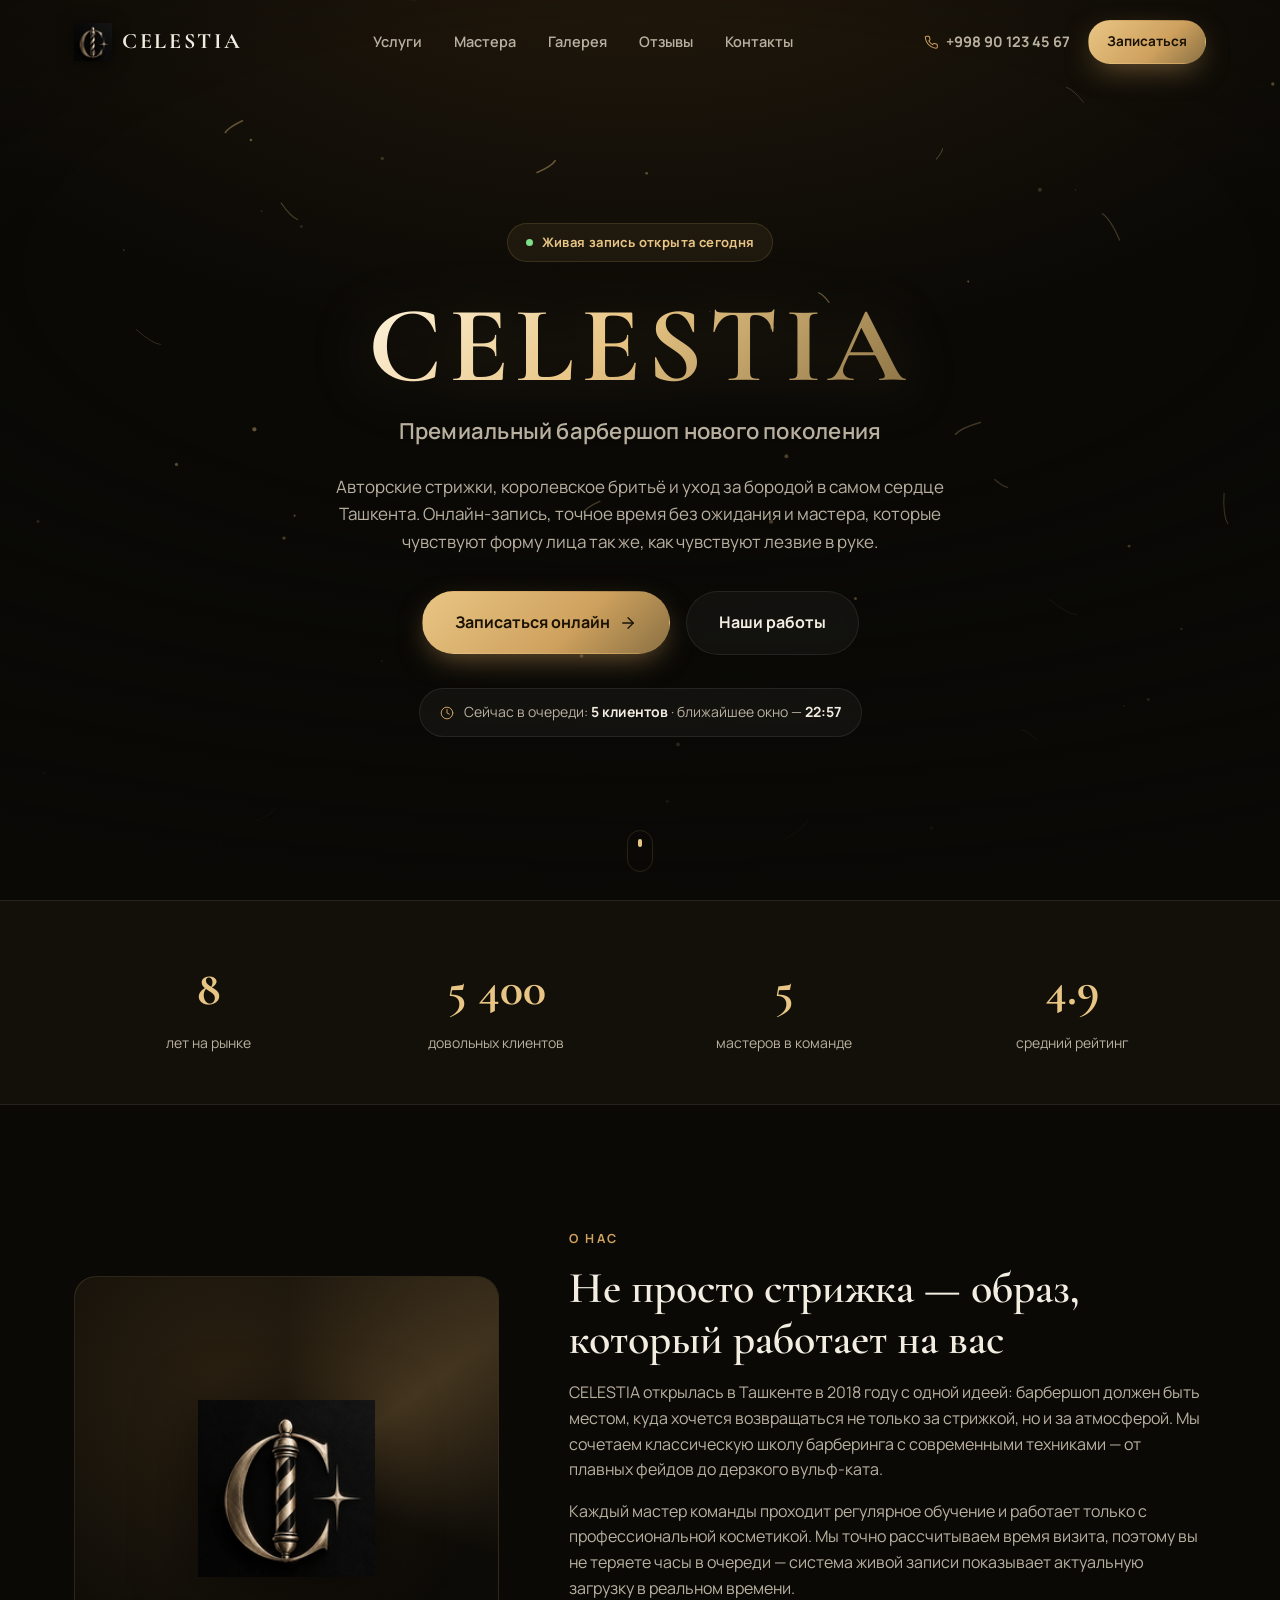
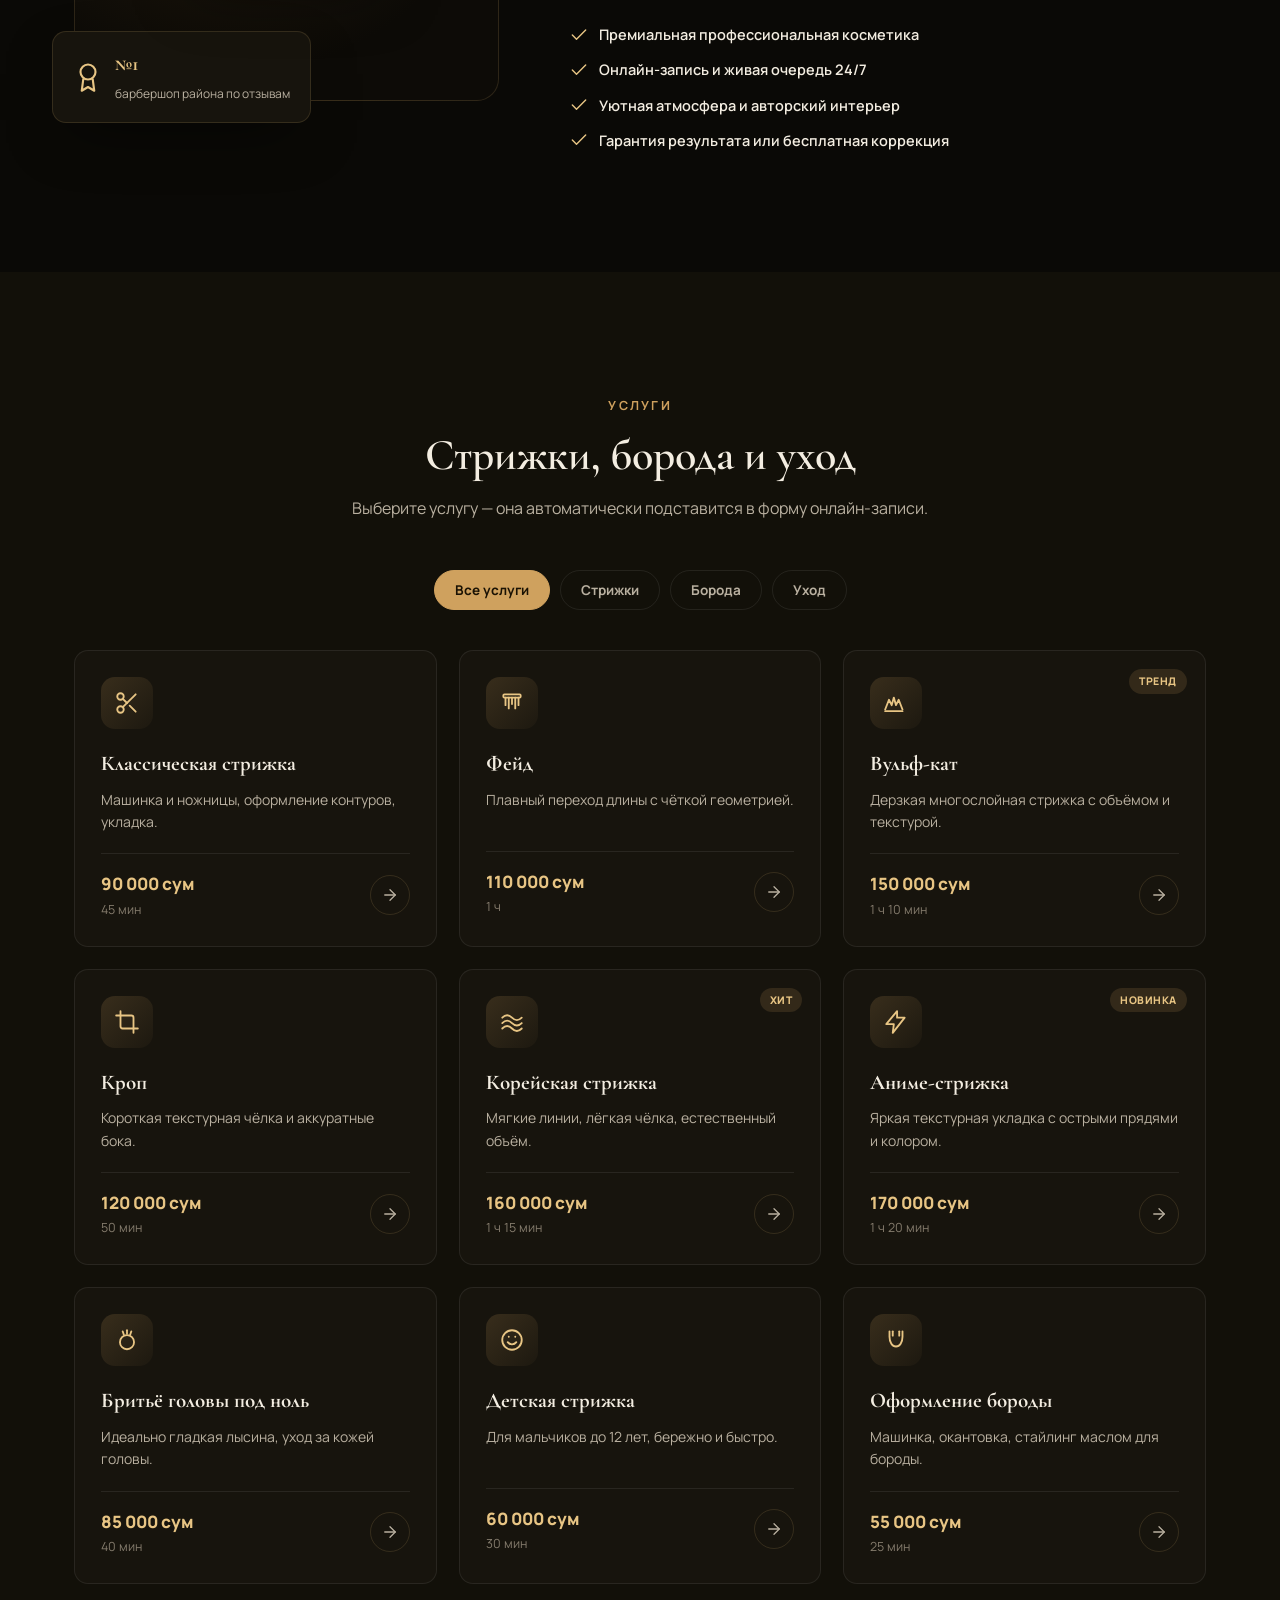
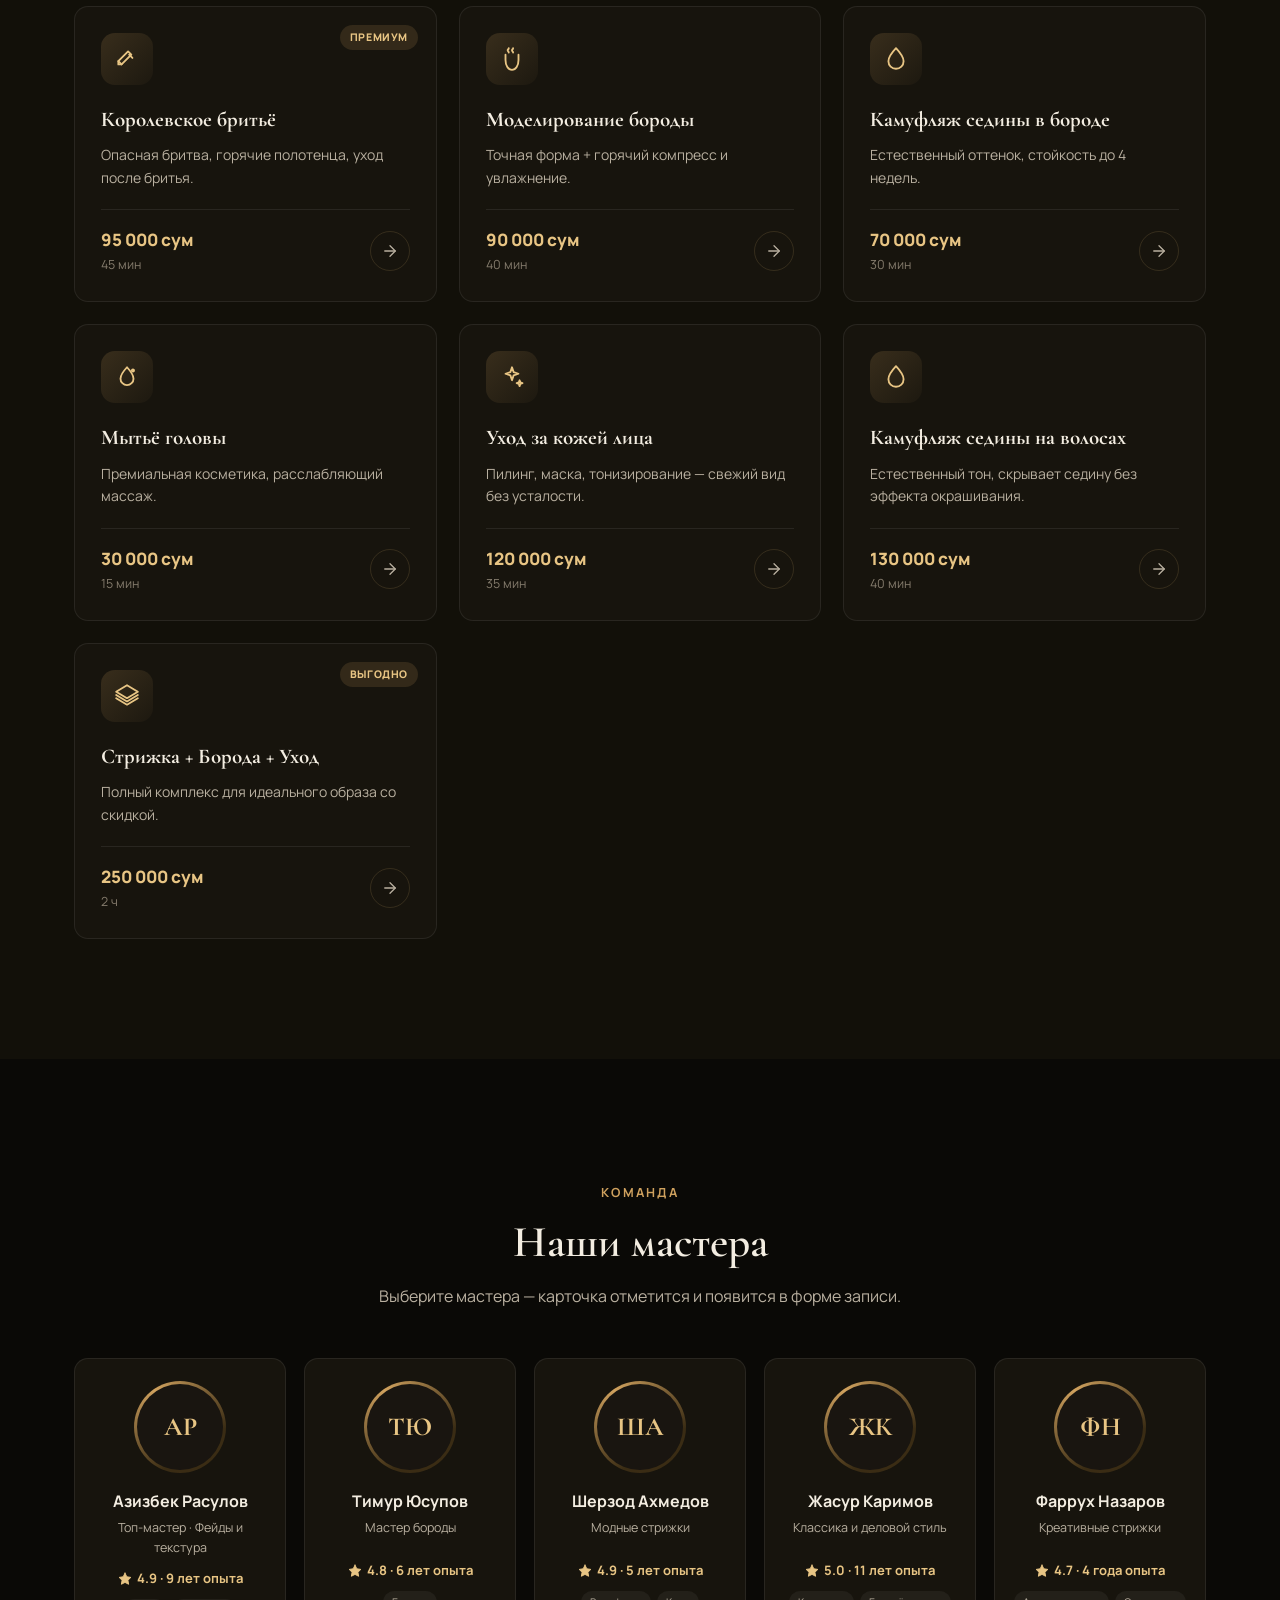
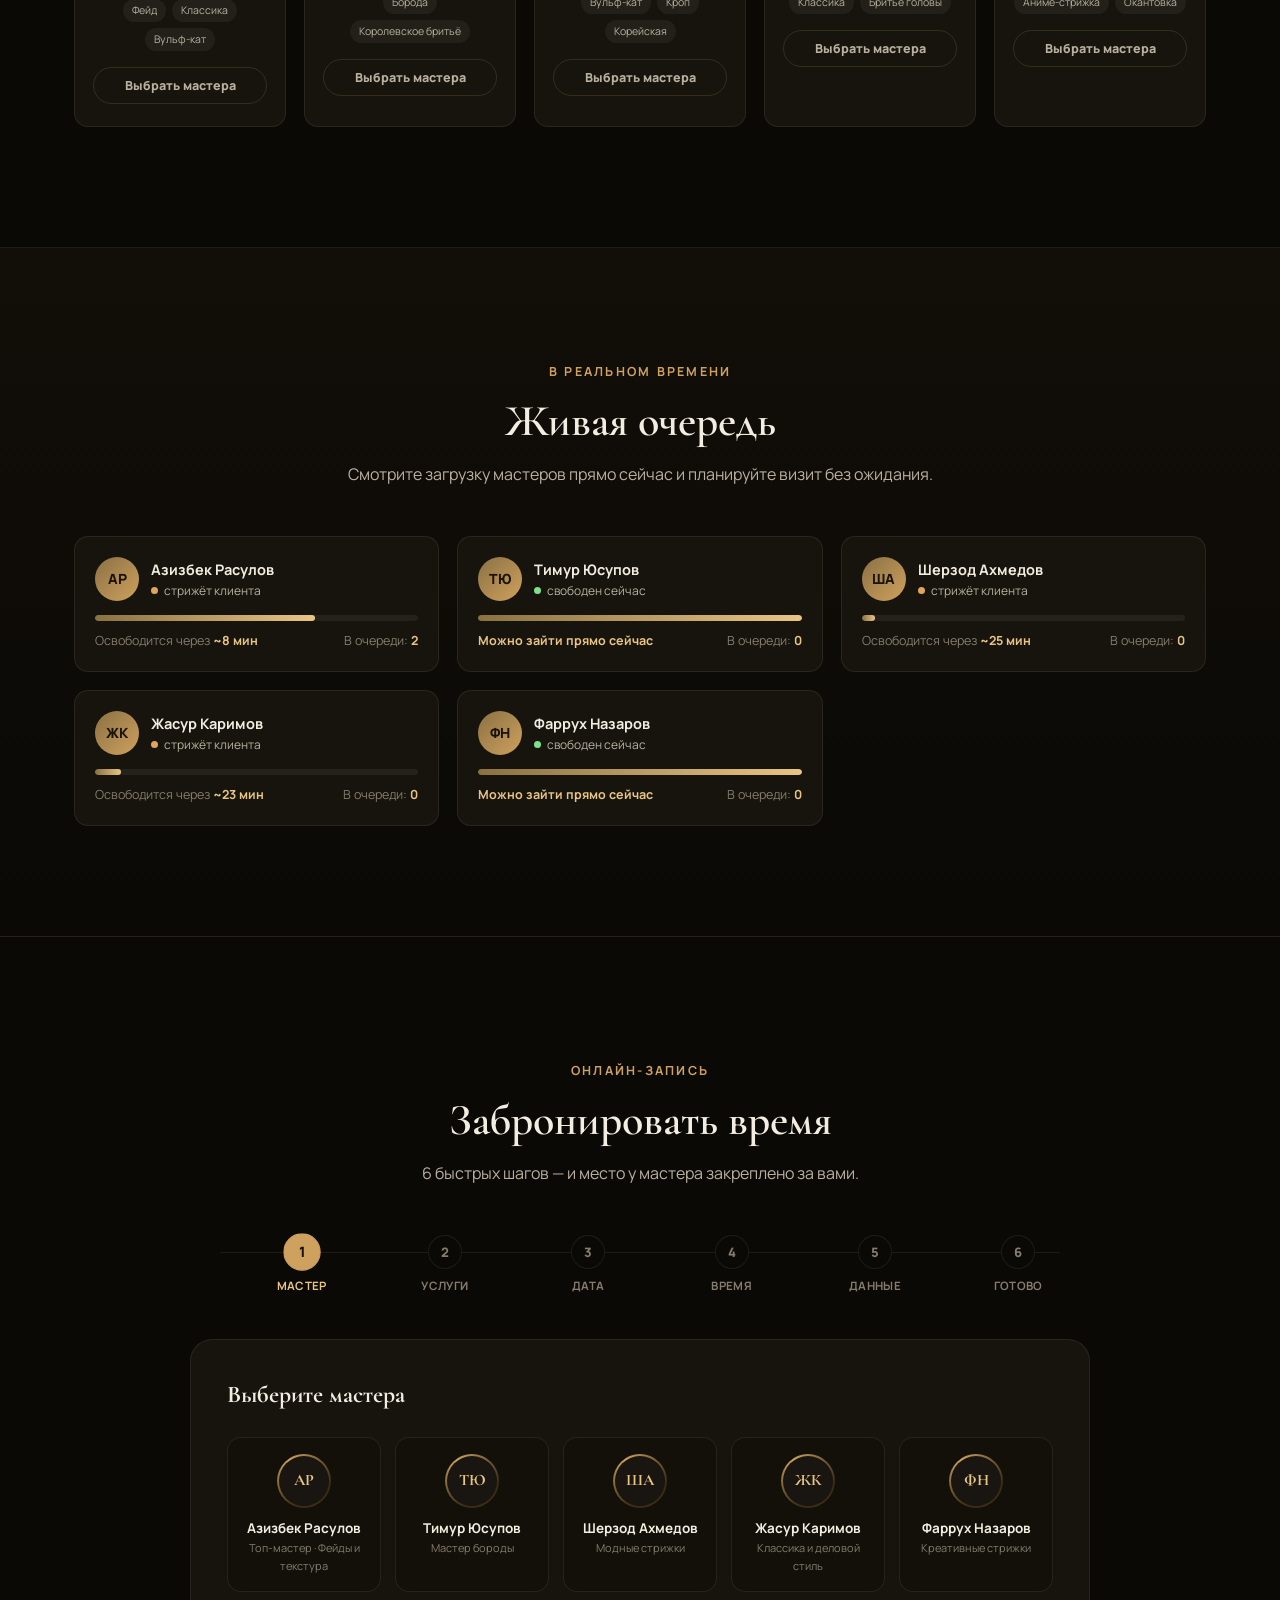
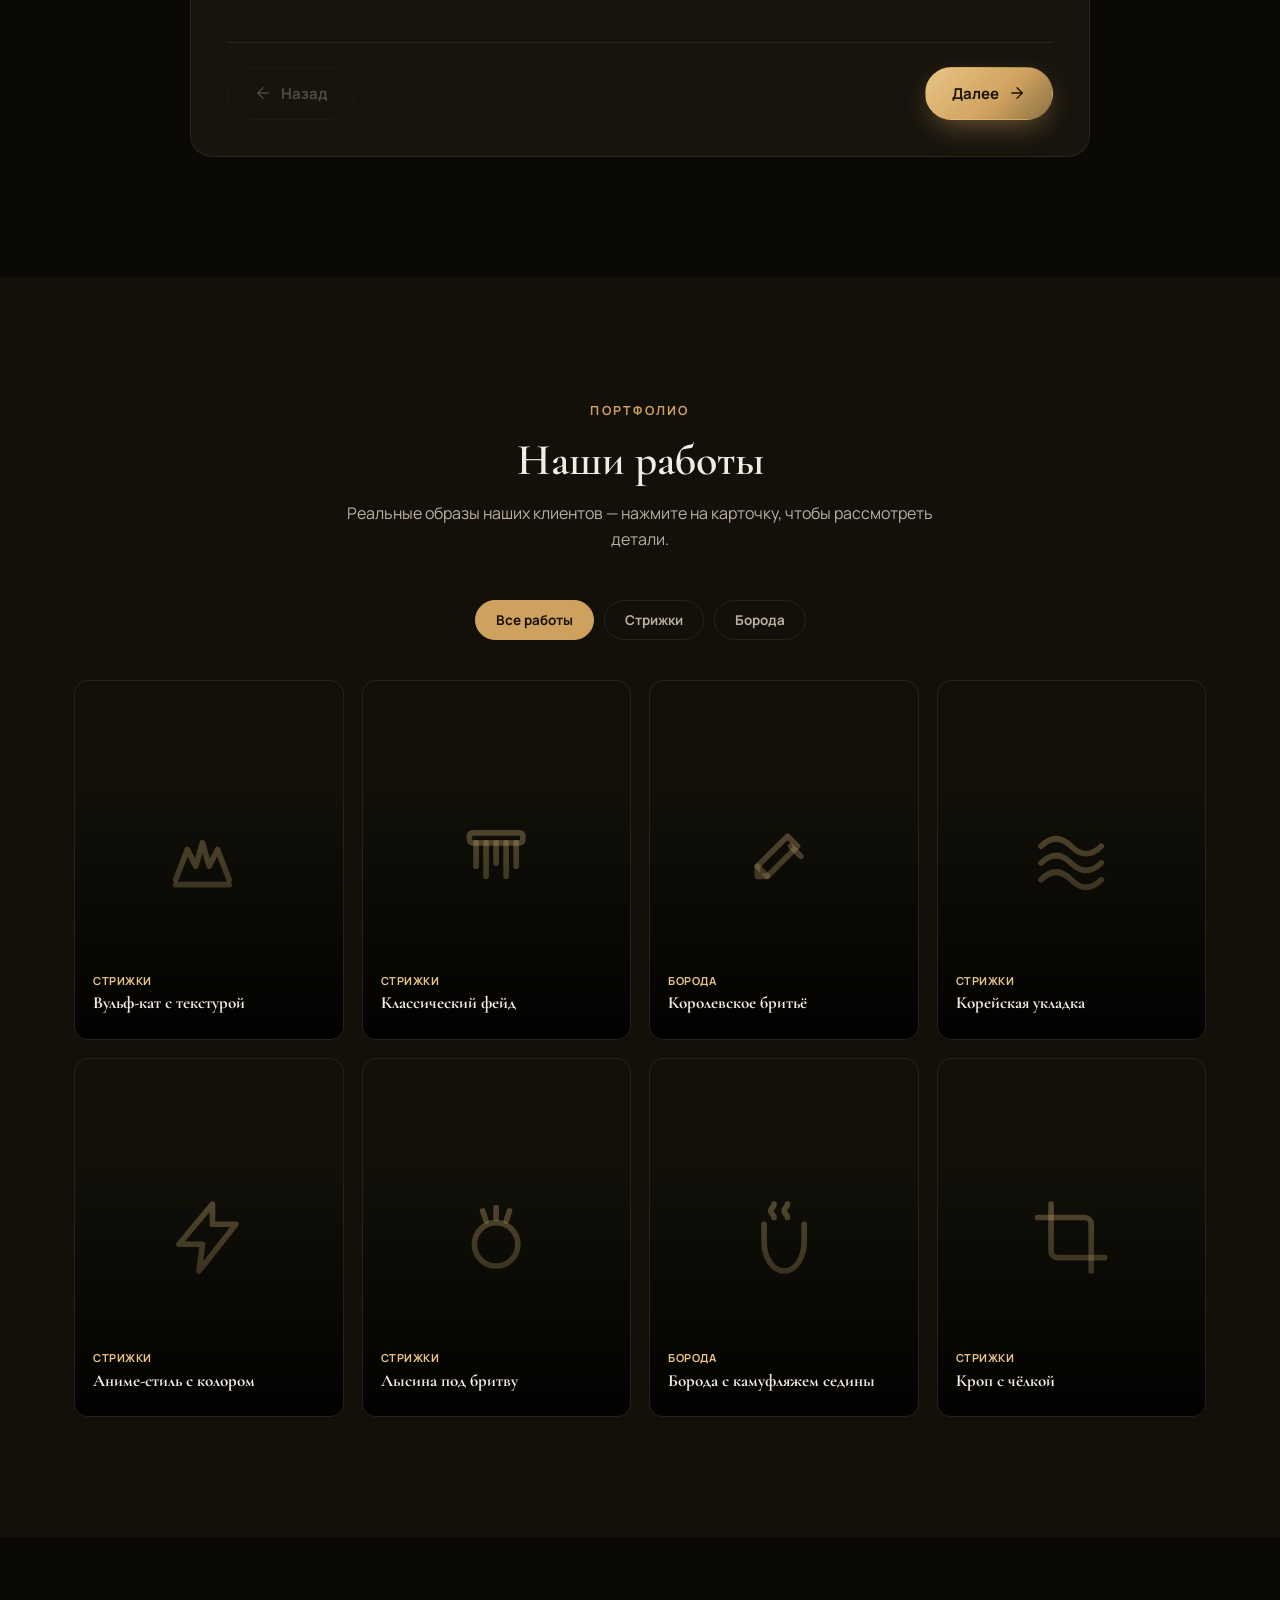
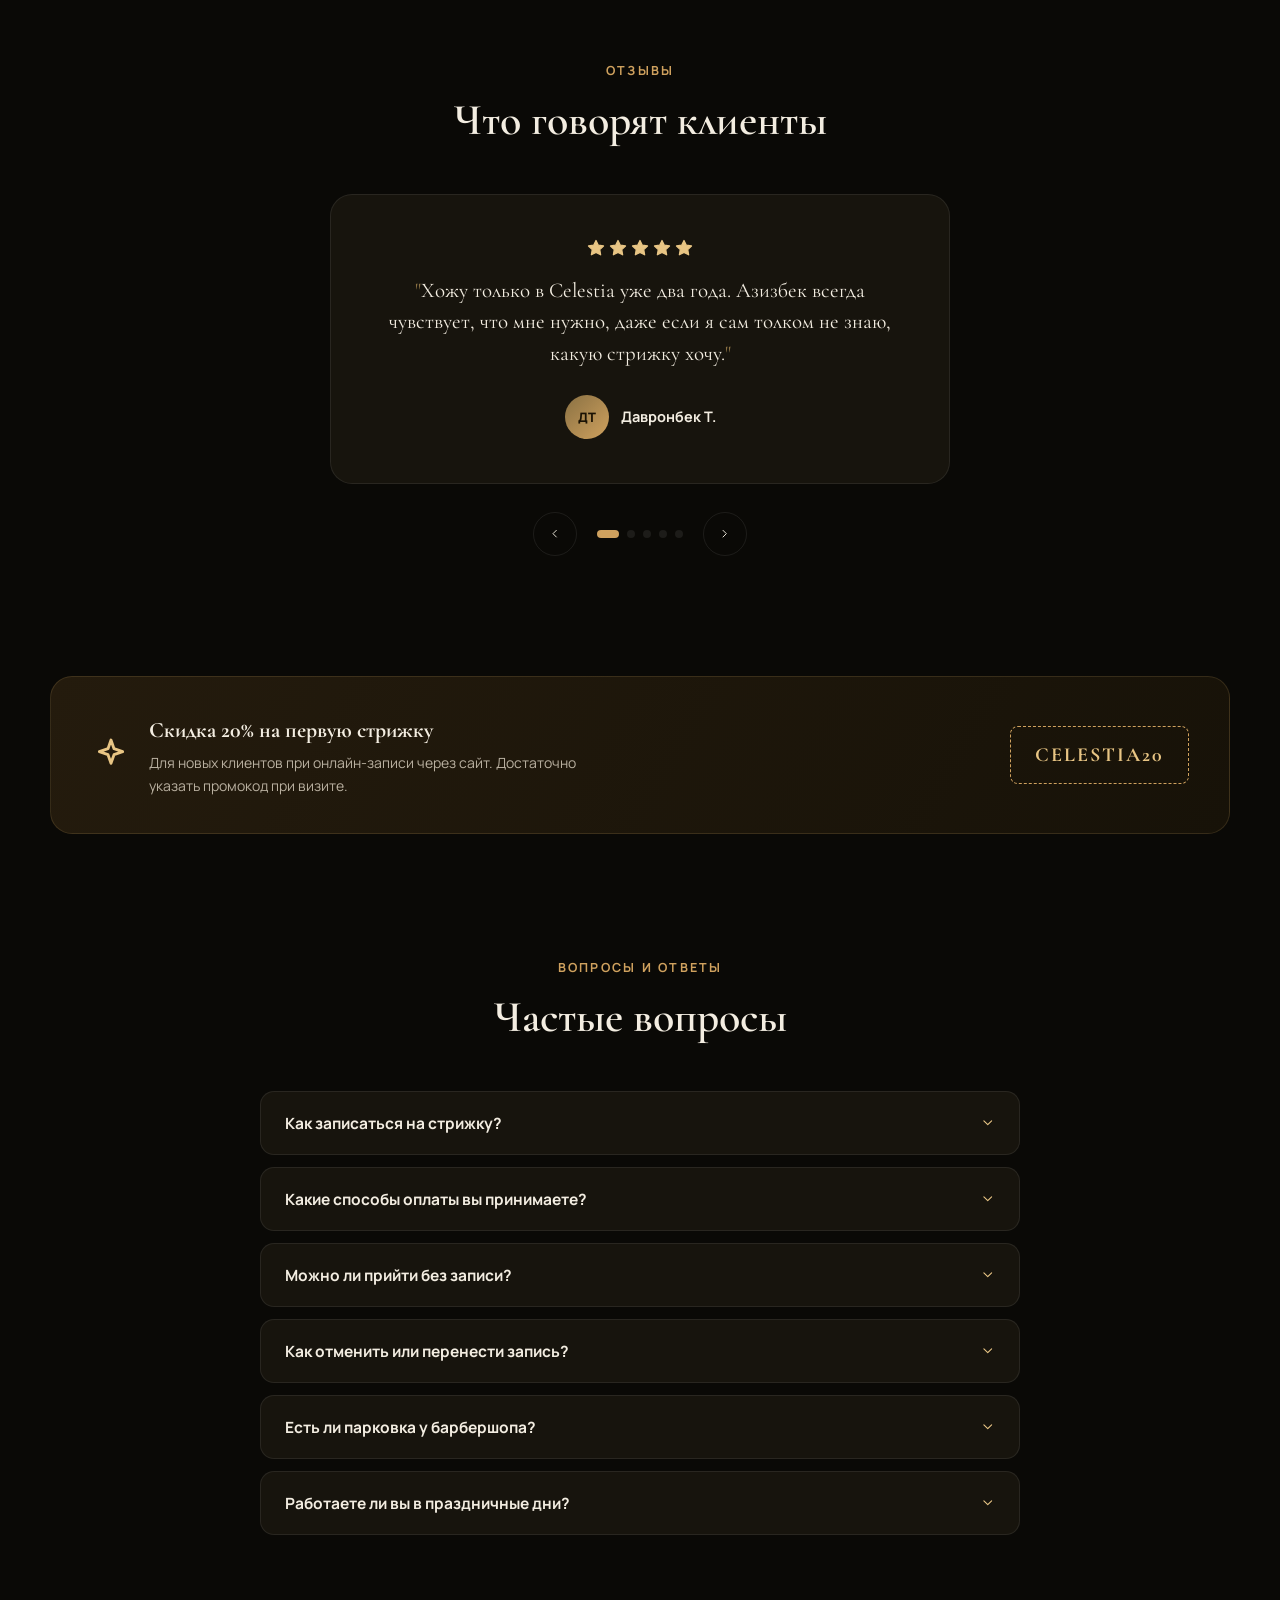
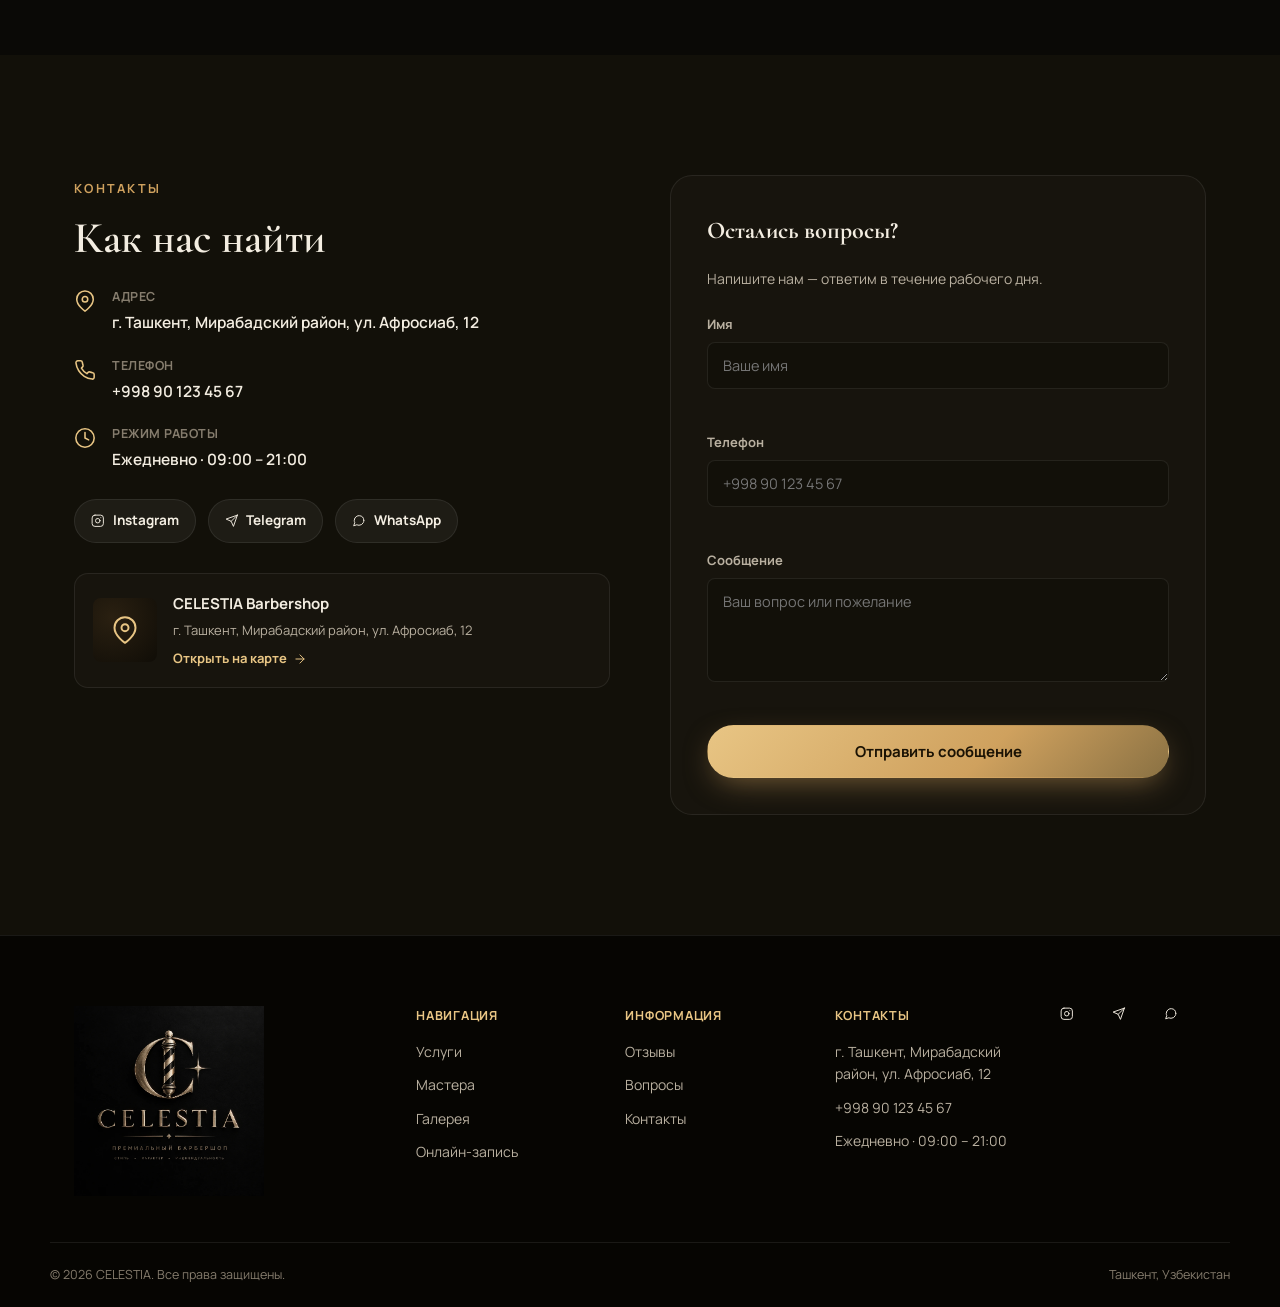
==== index.html @ fc6bacd2 "Build full CELESTIA barbershop site from scratch Complete dark, cinematic single-page site in Russia" ====
<!DOCTYPE html>
<html lang="ru">
<head>
<meta charset="UTF-8">
<meta name="viewport" content="width=device-width, initial-scale=1.0, viewport-fit=cover">
<title>CELESTIA — Премиальный барбершоп в Ташкенте</title>
<meta name="description" content="CELESTIA — премиальный барбершоп в Ташкенте. Стрижки, борода, уход. Онлайн-запись, живая очередь, опытные мастера.">
<meta name="theme-color" content="#0a0906">
<link rel="icon" type="image/png" sizes="256x256" href="assets/favicon-256.png">
<link rel="icon" type="image/png" sizes="32x32" href="assets/favicon-32.png">
<link rel="apple-touch-icon" href="assets/apple-touch-icon.png">
<link rel="preconnect" href="https://fonts.googleapis.com">
<link rel="preconnect" href="https://fonts.gstatic.com" crossorigin>
<link href="https://fonts.googleapis.com/css2?family=Cormorant+Garamond:wght@500;600;700&family=Manrope:wght@400;500;600;700;800&display=swap" rel="stylesheet">
<link rel="stylesheet" href="css/style.css">
</head>
<body>

<!-- ============================= SVG ICON SPRITE ============================= -->
<svg style="display:none" aria-hidden="true">
  <defs>
    <symbol id="i-menu" viewBox="0 0 24 24"><line x1="3" y1="6" x2="21" y2="6"/><line x1="3" y1="12" x2="21" y2="12"/><line x1="3" y1="18" x2="21" y2="18"/></symbol>
    <symbol id="i-close" viewBox="0 0 24 24"><line x1="18" y1="6" x2="6" y2="18"/><line x1="6" y1="6" x2="18" y2="18"/></symbol>
    <symbol id="i-phone" viewBox="0 0 24 24"><path d="M22 16.92v3a2 2 0 0 1-2.18 2 19.79 19.79 0 0 1-8.63-3.07 19.5 19.5 0 0 1-6-6 19.79 19.79 0 0 1-3.07-8.67A2 2 0 0 1 4.11 2h3a2 2 0 0 1 2 1.72c.13.96.36 1.9.7 2.81a2 2 0 0 1-.45 2.11L8.09 9.91a16 16 0 0 0 6 6l1.27-1.27a2 2 0 0 1 2.11-.45c.91.34 1.85.57 2.81.7A2 2 0 0 1 22 16.92z"/></symbol>
    <symbol id="i-clock" viewBox="0 0 24 24"><circle cx="12" cy="12" r="10"/><polyline points="12 6 12 12 16 14"/></symbol>
    <symbol id="i-check" viewBox="0 0 24 24"><polyline points="20 6 9 17 4 12"/></symbol>
    <symbol id="i-chevron-down" viewBox="0 0 24 24"><polyline points="6 9 12 15 18 9"/></symbol>
    <symbol id="i-chevron-left" viewBox="0 0 24 24"><polyline points="15 18 9 12 15 6"/></symbol>
    <symbol id="i-chevron-right" viewBox="0 0 24 24"><polyline points="9 18 15 12 9 6"/></symbol>
    <symbol id="i-map-pin" viewBox="0 0 24 24"><path d="M21 10c0 7-9 13-9 13s-9-6-9-13a9 9 0 0 1 18 0z"/><circle cx="12" cy="10" r="3"/></symbol>
    <symbol id="i-calendar" viewBox="0 0 24 24"><rect x="3" y="4" width="18" height="18" rx="2"/><line x1="16" y1="2" x2="16" y2="6"/><line x1="8" y1="2" x2="8" y2="6"/><line x1="3" y1="10" x2="21" y2="10"/></symbol>
    <symbol id="i-star" viewBox="0 0 24 24"><polygon points="12 2 15.09 8.26 22 9.27 17 14.14 18.18 21.02 12 17.77 5.82 21.02 7 14.14 2 9.27 8.91 8.26 12 2"/></symbol>
    <symbol id="i-send" viewBox="0 0 24 24"><line x1="22" y1="2" x2="11" y2="13"/><polygon points="22 2 15 22 11 13 2 9 22 2"/></symbol>
    <symbol id="i-instagram" viewBox="0 0 24 24"><rect x="2" y="2" width="20" height="20" rx="5"/><path d="M16 11.37A4 4 0 1 1 12.63 8 4 4 0 0 1 16 11.37z"/><line x1="17.5" y1="6.5" x2="17.51" y2="6.5"/></symbol>
    <symbol id="i-whatsapp" viewBox="0 0 24 24"><path d="M21 11.5a8.38 8.38 0 0 1-.9 3.8 8.5 8.5 0 0 1-7.6 4.7 8.38 8.38 0 0 1-3.8-.9L3 21l1.9-5.7a8.38 8.38 0 0 1-.9-3.8 8.5 8.5 0 0 1 4.7-7.6 8.38 8.38 0 0 1 3.8-.9h.5a8.48 8.48 0 0 1 8 8z"/></symbol>
    <symbol id="i-arrow-right" viewBox="0 0 24 24"><line x1="5" y1="12" x2="19" y2="12"/><polyline points="12 5 19 12 12 19"/></symbol>
    <symbol id="i-arrow-left" viewBox="0 0 24 24"><line x1="19" y1="12" x2="5" y2="12"/><polyline points="12 19 5 12 12 5"/></symbol>
    <symbol id="i-users" viewBox="0 0 24 24"><path d="M17 21v-2a4 4 0 0 0-4-4H5a4 4 0 0 0-4 4v2"/><circle cx="9" cy="7" r="4"/><path d="M23 21v-2a4 4 0 0 0-3-3.87"/><path d="M16 3.13a4 4 0 0 1 0 7.75"/></symbol>
    <symbol id="i-award" viewBox="0 0 24 24"><circle cx="12" cy="8" r="6"/><polyline points="8.21 13.89 7 23 12 20 17 23 15.79 13.88"/></symbol>
    <symbol id="i-heart" viewBox="0 0 24 24"><path d="M20.8 4.6a5.5 5.5 0 0 0-7.8 0L12 5.6l-1-1a5.5 5.5 0 0 0-7.8 7.8l1 1L12 21l7.8-7.6 1-1a5.5 5.5 0 0 0 0-7.8z"/></symbol>
    <symbol id="i-sparkle" viewBox="0 0 24 24"><path d="M12 3l1.8 5.2L19 10l-5.2 1.8L12 17l-1.8-5.2L5 10l5.2-1.8L12 3z"/></symbol>
    <symbol id="i-scissors" viewBox="0 0 24 24"><circle cx="6" cy="6" r="3"/><circle cx="6" cy="18" r="3"/><line x1="20" y1="4" x2="8.12" y2="15.88"/><line x1="14.47" y1="14.48" x2="20" y2="20"/><line x1="8.12" y1="8.12" x2="12" y2="12"/></symbol>
    <symbol id="i-comb" viewBox="0 0 24 24"><rect x="4" y="4" width="16" height="3" rx="1"/><line x1="6" y1="7" x2="6" y2="14"/><line x1="9" y1="7" x2="9" y2="17"/><line x1="12" y1="7" x2="12" y2="13"/><line x1="15" y1="7" x2="15" y2="17"/><line x1="18" y1="7" x2="18" y2="14"/></symbol>
    <symbol id="i-wolf" viewBox="0 0 24 24"><path d="M2 18l3.5-9 2.5 5 2-7 2 7 2.5-5L18 18"/><path d="M2 19.5h16"/></symbol>
    <symbol id="i-crop" viewBox="0 0 24 24"><path d="M6 2v14a2 2 0 0 0 2 2h14"/><path d="M18 22V8a2 2 0 0 0-2-2H2"/></symbol>
    <symbol id="i-korean" viewBox="0 0 24 24"><path d="M3 8c3-3 6-3 9 0s6 3 9 0"/><path d="M3 13c3-3 6-3 9 0s6 3 9 0"/><path d="M3 18c3-3 6-3 9 0s6 3 9 0"/></symbol>
    <symbol id="i-anime" viewBox="0 0 24 24"><path d="M13 2 3 14h7l-1 8 11-14h-7z"/></symbol>
    <symbol id="i-bald" viewBox="0 0 24 24"><circle cx="12" cy="14" r="6.5"/><path d="M8 4l1 3"/><path d="M12 3v3.2"/><path d="M16 4l-1 3"/></symbol>
    <symbol id="i-kids" viewBox="0 0 24 24"><circle cx="12" cy="12" r="9"/><path d="M8 14s1.5 2 4 2 4-2 4-2"/><line x1="9" y1="9" x2="9.01" y2="9"/><line x1="15" y1="9" x2="15.01" y2="9"/></symbol>
    <symbol id="i-beard" viewBox="0 0 24 24"><path d="M6 4v5c0 5 2.5 9 6 9s6-4 6-9V4"/><path d="M9 4v4"/><path d="M15 4v4"/></symbol>
    <symbol id="i-razor" viewBox="0 0 24 24"><path d="M4 14l9-9 3 3-9 9H4z"/><path d="M14 8l3 3"/><path d="M4 14l3 3"/></symbol>
    <symbol id="i-beard-hot" viewBox="0 0 24 24"><path d="M9 2c0 1-1 1-1 2s1 1 1 2"/><path d="M13 2c0 1-1 1-1 2s1 1 1 2"/><path d="M6 8v5c0 5 2.5 9 6 9s6-4 6-9V8"/></symbol>
    <symbol id="i-color" viewBox="0 0 24 24"><path d="M12 2s7 7.5 7 12a7 7 0 0 1-14 0c0-4.5 7-12 7-12z"/></symbol>
    <symbol id="i-wash" viewBox="0 0 24 24"><path d="M12 3s6 6.5 6 10.5a6 6 0 0 1-12 0C6 9.5 12 3 12 3z"/><circle cx="17.5" cy="6" r="1"/></symbol>
    <symbol id="i-facial" viewBox="0 0 24 24"><path d="M12 3l1.5 4.5L18 9l-4.5 1.5L12 15l-1.5-4.5L6 9l4.5-1.5L12 3z"/><path d="M19 15l.7 2 2 .7-2 .7-.7 2-.7-2-2-.7 2-.7.7-2z"/></symbol>
    <symbol id="i-combo" viewBox="0 0 24 24"><polygon points="12 2 22 8 12 14 2 8 12 2"/><polyline points="2 14 12 20 22 14"/><polyline points="2 11 12 17 22 11"/></symbol>
  </defs>
</svg>

<!-- ============================= PRELOADER ============================= -->
<div class="preloader" id="preloader" aria-hidden="true">
  <div class="preloader__mark">
    <img src="assets/logo-icon-160.png" alt="" width="72" height="72">
  </div>
  <div class="preloader__word">CELESTIA</div>
  <div class="preloader__bar"><span></span></div>
</div>

<!-- ============================= HEADER ============================= -->
<header class="header" id="header">
  <div class="container header__inner">
    <a href="#top" class="brand" aria-label="CELESTIA — на главную">
      <img class="brand__icon" src="assets/logo-icon-160.png" alt="" width="40" height="40">
      <span class="brand__text">CELESTIA</span>
    </a>

    <nav class="nav" id="nav" aria-label="Основная навигация">
      <a href="#services" class="nav__link">Услуги</a>
      <a href="#barbers" class="nav__link">Мастера</a>
      <a href="#gallery" class="nav__link">Галерея</a>
      <a href="#reviews" class="nav__link">Отзывы</a>
      <a href="#contacts" class="nav__link">Контакты</a>
    </nav>

    <div class="header__actions">
      <a href="#" class="header__phone" id="headerPhone">
        <svg class="icon"><use href="#i-phone"/></svg>
        <span></span>
      </a>
      <a href="#booking" class="btn btn--gold btn--sm header__cta">Записаться</a>
      <button class="burger" id="burgerBtn" aria-label="Открыть меню" aria-expanded="false" aria-controls="mobileNav">
        <svg class="icon"><use href="#i-menu"/></svg>
      </button>
    </div>
  </div>
</header>

<!-- ============================= MOBILE NAV ============================= -->
<div class="mobile-nav" id="mobileNav" aria-hidden="true">
  <div class="mobile-nav__top">
    <a href="#top" class="brand brand--mobile">
      <img class="brand__icon" src="assets/logo-icon-160.png" alt="" width="34" height="34">
      <span class="brand__text">CELESTIA</span>
    </a>
    <button class="burger burger--close" id="mobileNavClose" aria-label="Закрыть меню">
      <svg class="icon"><use href="#i-close"/></svg>
    </button>
  </div>
  <nav class="mobile-nav__links" aria-label="Мобильная навигация">
    <a href="#services" class="mobile-nav__link">Услуги</a>
    <a href="#barbers" class="mobile-nav__link">Мастера</a>
    <a href="#queue" class="mobile-nav__link">Очередь</a>
    <a href="#gallery" class="mobile-nav__link">Галерея</a>
    <a href="#reviews" class="mobile-nav__link">Отзывы</a>
    <a href="#faq" class="mobile-nav__link">Вопросы</a>
    <a href="#contacts" class="mobile-nav__link">Контакты</a>
  </nav>
  <a href="#booking" class="btn btn--gold btn--block mobile-nav__cta">Записаться онлайн</a>
  <div class="mobile-nav__socials">
    <a href="" class="social-btn" data-social="instagram" target="_blank" rel="noopener"><svg class="icon"><use href="#i-instagram"/></svg></a>
    <a href="" class="social-btn" data-social="telegram" target="_blank" rel="noopener"><svg class="icon"><use href="#i-send"/></svg></a>
    <a href="" class="social-btn" data-social="whatsapp" target="_blank" rel="noopener"><svg class="icon"><use href="#i-whatsapp"/></svg></a>
  </div>
</div>
<div class="mobile-nav__backdrop" id="mobileNavBackdrop"></div>

<main id="top">
  <!-- ============================= HERO ============================= -->
  <section class="hero" id="hero">
    <canvas id="heroCanvas" class="hero__canvas" aria-hidden="true"></canvas>
    <div class="hero__vignette" aria-hidden="true"></div>
    <div class="container hero__inner">
      <div class="hero__badge reveal">
        <span class="dot"></span> Живая запись открыта сегодня
      </div>
      <h1 class="hero__title reveal">
        <span class="hero__title-line">CELESTIA</span>
        <span class="hero__title-sub">Премиальный барбершоп нового поколения</span>
      </h1>
      <p class="hero__text reveal">
        Авторские стрижки, королевское бритьё и уход за бородой в самом сердце Ташкента.
        Онлайн-запись, точное время без ожидания и мастера, которые чувствуют форму лица так же,
        как чувствуют лезвие в руке.
      </p>
      <div class="hero__actions reveal">
        <a href="#booking" class="btn btn--gold btn--lg">
          Записаться онлайн <svg class="icon"><use href="#i-arrow-right"/></svg>
        </a>
        <a href="#gallery" class="btn btn--ghost btn--lg">Наши работы</a>
      </div>
      <div class="hero__queue-chip reveal" id="heroQueueChip">
        <svg class="icon"><use href="#i-clock"/></svg>
        <span>Сейчас в очереди: <b id="heroQueueCount">3 клиента</b> · ближайшее окно — <b id="heroNextSlot">15:30</b></span>
      </div>
    </div>
    <a href="#stats" class="hero__scroll" aria-label="Пролистать вниз">
      <span></span>
    </a>
  </section>

  <!-- ============================= STATS ============================= -->
  <section class="stats" id="stats">
    <div class="container stats__grid">
      <div class="stat">
        <div class="stat__num" data-count="8">0</div>
        <div class="stat__label">лет на рынке</div>
      </div>
      <div class="stat">
        <div class="stat__num" data-count="5400">0</div>
        <div class="stat__label">довольных клиентов</div>
      </div>
      <div class="stat">
        <div class="stat__num" data-count="5">0</div>
        <div class="stat__label">мастеров в команде</div>
      </div>
      <div class="stat">
        <div class="stat__num" data-count="49" data-decimal="1">0</div>
        <div class="stat__label">средний рейтинг</div>
      </div>
    </div>
  </section>

  <!-- ============================= ABOUT ============================= -->
  <section class="about" id="about">
    <div class="container about__grid">
      <div class="about__media reveal">
        <div class="about__frame">
          <img src="assets/logo-icon-160.png" alt="Эмблема CELESTIA" class="about__mark">
        </div>
        <div class="about__badge">
          <svg class="icon"><use href="#i-award"/></svg>
          <div>
            <strong>№1</strong>
            <span>барбершоп района по отзывам</span>
          </div>
        </div>
      </div>
      <div class="about__content reveal">
        <span class="eyebrow">О нас</span>
        <h2 class="section-title">Не просто стрижка — образ, который работает на вас</h2>
        <p>
          CELESTIA открылась в Ташкенте в 2018 году с одной идеей: барбершоп должен быть местом,
          куда хочется возвращаться не только за стрижкой, но и за атмосферой. Мы сочетаем классическую
          школу барберинга с современными техниками — от плавных фейдов до дерзкого вульф-ката.
        </p>
        <p>
          Каждый мастер команды проходит регулярное обучение и работает только с профессиональной
          косметикой. Мы точно рассчитываем время визита, поэтому вы не теряете часы в очереди —
          система живой записи показывает актуальную загрузку в реальном времени.
        </p>
        <ul class="about__features">
          <li><svg class="icon"><use href="#i-check"/></svg>Премиальная профессиональная косметика</li>
          <li><svg class="icon"><use href="#i-check"/></svg>Онлайн-запись и живая очередь 24/7</li>
          <li><svg class="icon"><use href="#i-check"/></svg>Уютная атмосфера и авторский интерьер</li>
          <li><svg class="icon"><use href="#i-check"/></svg>Гарантия результата или бесплатная коррекция</li>
        </ul>
      </div>
    </div>
  </section>

  <!-- ============================= SERVICES ============================= -->
  <section class="services" id="services">
    <div class="container">
      <div class="section-head reveal">
        <span class="eyebrow">Услуги</span>
        <h2 class="section-title">Стрижки, борода и уход</h2>
        <p class="section-sub">Выберите услугу — она автоматически подставится в форму онлайн-записи.</p>
      </div>

      <div class="tabs" id="serviceTabs" role="tablist" aria-label="Категории услуг"></div>

      <div class="services__grid" id="servicesGrid"></div>
    </div>
  </section>

  <!-- ============================= BARBERS ============================= -->
  <section class="barbers" id="barbers">
    <div class="container">
      <div class="section-head reveal">
        <span class="eyebrow">Команда</span>
        <h2 class="section-title">Наши мастера</h2>
        <p class="section-sub">Выберите мастера — карточка отметится и появится в форме записи.</p>
      </div>
      <div class="barbers__grid" id="barbersGrid"></div>
    </div>
  </section>

  <!-- ============================= LIVE QUEUE ============================= -->
  <section class="queue" id="queue">
    <div class="container">
      <div class="section-head section-head--light reveal">
        <span class="eyebrow">В реальном времени</span>
        <h2 class="section-title">Живая очередь</h2>
        <p class="section-sub">Смотрите загрузку мастеров прямо сейчас и планируйте визит без ожидания.</p>
      </div>
      <div class="queue__grid" id="queueGrid"></div>
    </div>
  </section>

  <!-- ============================= BOOKING ============================= -->
  <section class="booking" id="booking">
    <div class="container">
      <div class="section-head reveal">
        <span class="eyebrow">Онлайн-запись</span>
        <h2 class="section-title">Забронировать время</h2>
        <p class="section-sub">6 быстрых шагов — и место у мастера закреплено за вами.</p>
      </div>

      <div class="booking__wrap reveal">
        <ol class="stepper" id="stepper">
          <li class="stepper__item is-active" data-step="1"><span class="stepper__num">1</span><span class="stepper__label">Мастер</span></li>
          <li class="stepper__item" data-step="2"><span class="stepper__num">2</span><span class="stepper__label">Услуги</span></li>
          <li class="stepper__item" data-step="3"><span class="stepper__num">3</span><span class="stepper__label">Дата</span></li>
          <li class="stepper__item" data-step="4"><span class="stepper__num">4</span><span class="stepper__label">Время</span></li>
          <li class="stepper__item" data-step="5"><span class="stepper__num">5</span><span class="stepper__label">Данные</span></li>
          <li class="stepper__item" data-step="6"><span class="stepper__num">6</span><span class="stepper__label">Готово</span></li>
        </ol>

        <form class="booking__panel" id="bookingForm" novalidate>

          <!-- Step 1: barber -->
          <div class="booking__step is-active" data-step="1">
            <h3 class="booking__step-title">Выберите мастера</h3>
            <div class="booking__barbers" id="bookingBarbers"></div>
            <p class="field-error" id="err-barber" role="alert"></p>
          </div>

          <!-- Step 2: services -->
          <div class="booking__step" data-step="2">
            <h3 class="booking__step-title">Выберите одну или несколько услуг</h3>
            <div class="booking__services" id="bookingServices"></div>
            <p class="field-error" id="err-services" role="alert"></p>
          </div>

          <!-- Step 3: date -->
          <div class="booking__step" data-step="3">
            <h3 class="booking__step-title">Выберите дату</h3>
            <div class="booking__dates" id="bookingDates"></div>
            <p class="field-error" id="err-date" role="alert"></p>
          </div>

          <!-- Step 4: time -->
          <div class="booking__step" data-step="4">
            <h3 class="booking__step-title">Выберите время</h3>
            <div class="booking__times" id="bookingTimes"></div>
            <p class="field-error" id="err-time" role="alert"></p>
          </div>

          <!-- Step 5: details -->
          <div class="booking__step" data-step="5">
            <h3 class="booking__step-title">Ваши данные</h3>
            <div class="booking__fields">
              <div class="field">
                <label for="clientName">Имя и фамилия</label>
                <input type="text" id="clientName" name="clientName" placeholder="Например, Азиз Каримов" autocomplete="name">
                <p class="field-error" id="err-name" role="alert"></p>
              </div>
              <div class="field">
                <label for="clientPhone">Номер телефона</label>
                <input type="tel" id="clientPhone" name="clientPhone" placeholder="+998 90 123 45 67" autocomplete="tel" inputmode="tel">
                <p class="field-error" id="err-phone" role="alert"></p>
              </div>
              <div class="field field--full">
                <label for="clientComment">Комментарий (необязательно)</label>
                <textarea id="clientComment" name="clientComment" rows="3" placeholder="Пожелания к стрижке, аллергии на косметику и т.д."></textarea>
              </div>
              <div class="field field--full field--checkbox">
                <label class="checkbox">
                  <input type="checkbox" id="clientConsent" name="clientConsent">
                  <span class="checkbox__box"><svg class="icon"><use href="#i-check"/></svg></span>
                  <span>Согласен(-на) с условиями обработки персональных данных</span>
                </label>
                <p class="field-error" id="err-consent" role="alert"></p>
              </div>
            </div>
          </div>

          <!-- Step 6: confirm -->
          <div class="booking__step" data-step="6">
            <div class="booking__confirm" id="bookingConfirmView">
              <h3 class="booking__step-title">Проверьте данные записи</h3>
              <dl class="summary" id="bookingSummary"></dl>
            </div>
            <div class="booking__success" id="bookingSuccessView" hidden>
              <div class="success-check"><svg class="icon"><use href="#i-check"/></svg></div>
              <h3>Запись подтверждена!</h3>
              <p>Номер вашей записи: <b id="successBookingId">CEL-000000</b></p>
              <dl class="summary" id="successSummary"></dl>
              <div class="success-queue" id="successQueue"></div>
              <div class="success-actions">
                <button type="button" class="btn btn--ghost" id="downloadIcsBtn">
                  <svg class="icon"><use href="#i-calendar"/></svg> Добавить в календарь
                </button>
                <button type="button" class="btn btn--gold" id="newBookingBtn">Записаться ещё раз</button>
              </div>
            </div>
          </div>

          <div class="booking__nav" id="bookingNav">
            <button type="button" class="btn btn--outline" id="prevStepBtn" disabled>
              <svg class="icon"><use href="#i-arrow-left"/></svg> Назад
            </button>
            <div class="booking__total" id="bookingTotal"></div>
            <button type="button" class="btn btn--gold" id="nextStepBtn">
              Далее <svg class="icon"><use href="#i-arrow-right"/></svg>
            </button>
            <button type="submit" class="btn btn--gold" id="confirmBookingBtn" hidden>
              Подтвердить запись <svg class="icon"><use href="#i-check"/></svg>
            </button>
          </div>
        </form>
      </div>
    </div>
  </section>

  <!-- ============================= GALLERY ============================= -->
  <section class="gallery" id="gallery">
    <div class="container">
      <div class="section-head reveal">
        <span class="eyebrow">Портфолио</span>
        <h2 class="section-title">Наши работы</h2>
        <p class="section-sub">Реальные образы наших клиентов — нажмите на карточку, чтобы рассмотреть детали.</p>
      </div>
      <div class="tabs" id="galleryTabs" role="tablist" aria-label="Категории галереи"></div>
      <div class="gallery__grid" id="galleryGrid"></div>
    </div>
  </section>

  <!-- ============================= TESTIMONIALS ============================= -->
  <section class="reviews" id="reviews">
    <div class="container">
      <div class="section-head reveal">
        <span class="eyebrow">Отзывы</span>
        <h2 class="section-title">Что говорят клиенты</h2>
      </div>
      <div class="reviews__slider">
        <div class="reviews__track" id="reviewsTrack"></div>
      </div>
      <div class="reviews__controls">
        <button class="slider-btn" id="reviewPrev" aria-label="Предыдущий отзыв"><svg class="icon"><use href="#i-chevron-left"/></svg></button>
        <div class="reviews__dots" id="reviewDots"></div>
        <button class="slider-btn" id="reviewNext" aria-label="Следующий отзыв"><svg class="icon"><use href="#i-chevron-right"/></svg></button>
      </div>
    </div>
  </section>

  <!-- ============================= PROMO BANNER ============================= -->
  <section class="promo">
    <div class="container promo__inner reveal">
      <div class="promo__text">
        <svg class="icon"><use href="#i-sparkle"/></svg>
        <div>
          <h3>Скидка 20% на первую стрижку</h3>
          <p>Для новых клиентов при онлайн-записи через сайт. Достаточно указать промокод при визите.</p>
        </div>
      </div>
      <div class="promo__code">CELESTIA20</div>
    </div>
  </section>

  <!-- ============================= FAQ ============================= -->
  <section class="faq" id="faq">
    <div class="container">
      <div class="section-head reveal">
        <span class="eyebrow">Вопросы и ответы</span>
        <h2 class="section-title">Частые вопросы</h2>
      </div>
      <div class="faq__list" id="faqList"></div>
    </div>
  </section>

  <!-- ============================= CONTACTS ============================= -->
  <section class="contacts" id="contacts">
    <div class="container contacts__grid">
      <div class="contacts__info reveal">
        <span class="eyebrow">Контакты</span>
        <h2 class="section-title">Как нас найти</h2>
        <ul class="contacts__list">
          <li>
            <svg class="icon"><use href="#i-map-pin"/></svg>
            <div><strong>Адрес</strong><span id="contactAddress"></span></div>
          </li>
          <li>
            <svg class="icon"><use href="#i-phone"/></svg>
            <div><strong>Телефон</strong><a href="#" id="contactPhoneLink"></a></div>
          </li>
          <li>
            <svg class="icon"><use href="#i-clock"/></svg>
            <div><strong>Режим работы</strong><span id="contactHours"></span></div>
          </li>
        </ul>
        <div class="contacts__socials">
          <a href="" data-social="instagram" target="_blank" rel="noopener" class="social-btn"><svg class="icon"><use href="#i-instagram"/></svg> Instagram</a>
          <a href="" data-social="telegram" target="_blank" rel="noopener" class="social-btn"><svg class="icon"><use href="#i-send"/></svg> Telegram</a>
          <a href="" data-social="whatsapp" target="_blank" rel="noopener" class="social-btn"><svg class="icon"><use href="#i-whatsapp"/></svg> WhatsApp</a>
        </div>

        <div class="map-card">
          <div class="map-card__visual" aria-hidden="true">
            <svg class="icon map-card__pin"><use href="#i-map-pin"/></svg>
          </div>
          <div class="map-card__body">
            <strong>CELESTIA Barbershop</strong>
            <span id="mapAddress"></span>
            <a href="#" id="mapOpenLink" target="_blank" rel="noopener" class="map-card__link">
              Открыть на карте <svg class="icon"><use href="#i-arrow-right"/></svg>
            </a>
          </div>
        </div>
      </div>

      <form class="contacts__form reveal" id="contactForm" novalidate>
        <h3>Остались вопросы?</h3>
        <p>Напишите нам — ответим в течение рабочего дня.</p>
        <div class="field">
          <label for="cName">Имя</label>
          <input type="text" id="cName" name="cName" placeholder="Ваше имя" autocomplete="name">
          <p class="field-error" id="err-cName" role="alert"></p>
        </div>
        <div class="field">
          <label for="cPhone">Телефон</label>
          <input type="tel" id="cPhone" name="cPhone" placeholder="+998 90 123 45 67" autocomplete="tel">
          <p class="field-error" id="err-cPhone" role="alert"></p>
        </div>
        <div class="field">
          <label for="cMessage">Сообщение</label>
          <textarea id="cMessage" name="cMessage" rows="4" placeholder="Ваш вопрос или пожелание"></textarea>
          <p class="field-error" id="err-cMessage" role="alert"></p>
        </div>
        <button type="submit" class="btn btn--gold btn--block">Отправить сообщение</button>
      </form>
    </div>
  </section>
</main>

<!-- ============================= FOOTER ============================= -->
<footer class="footer">
  <div class="container footer__top">
    <div class="footer__brand">
      <img src="assets/logo.webp" alt="CELESTIA — премиальный барбершоп" class="footer__logo">
    </div>
    <div class="footer__cols">
      <div class="footer__col">
        <h4>Навигация</h4>
        <a href="#services">Услуги</a>
        <a href="#barbers">Мастера</a>
        <a href="#gallery">Галерея</a>
        <a href="#booking">Онлайн-запись</a>
      </div>
      <div class="footer__col">
        <h4>Информация</h4>
        <a href="#reviews">Отзывы</a>
        <a href="#faq">Вопросы</a>
        <a href="#contacts">Контакты</a>
      </div>
      <div class="footer__col">
        <h4>Контакты</h4>
        <span id="footerAddress"></span>
        <a href="#" id="footerPhone"></a>
        <span id="footerHours"></span>
      </div>
    </div>
    <div class="footer__socials">
      <a href="" data-social="instagram" target="_blank" rel="noopener" aria-label="Instagram"><svg class="icon"><use href="#i-instagram"/></svg></a>
      <a href="" data-social="telegram" target="_blank" rel="noopener" aria-label="Telegram"><svg class="icon"><use href="#i-send"/></svg></a>
      <a href="" data-social="whatsapp" target="_blank" rel="noopener" aria-label="WhatsApp"><svg class="icon"><use href="#i-whatsapp"/></svg></a>
    </div>
  </div>
  <div class="container footer__bottom">
    <span>© <span id="footerYear"></span> CELESTIA. Все права защищены.</span>
    <span>Ташкент, Узбекистан</span>
  </div>
</footer>

<!-- ============================= FLOATING UI ============================= -->
<button class="fab-top" id="fabTop" aria-label="Наверх">
  <svg class="icon"><use href="#i-chevron-down" style="transform:rotate(180deg)"/></svg>
</button>

<div class="toast-stack" id="toastStack" aria-live="polite"></div>

<!-- Gallery Lightbox -->
<div class="lightbox" id="lightbox" aria-hidden="true">
  <div class="lightbox__backdrop" id="lightboxBackdrop"></div>
  <div class="lightbox__panel">
    <button class="lightbox__close" id="lightboxClose" aria-label="Закрыть"><svg class="icon"><use href="#i-close"/></svg></button>
    <button class="lightbox__nav lightbox__nav--prev" id="lightboxPrev" aria-label="Предыдущая"><svg class="icon"><use href="#i-chevron-left"/></svg></button>
    <div class="lightbox__visual" id="lightboxVisual"></div>
    <div class="lightbox__info">
      <h3 id="lightboxTitle"></h3>
      <p id="lightboxDesc"></p>
      <a href="#booking" id="lightboxBookBtn" class="btn btn--gold">Записаться на эту стрижку</a>
    </div>
    <button class="lightbox__nav lightbox__nav--next" id="lightboxNext" aria-label="Следующая"><svg class="icon"><use href="#i-chevron-right"/></svg></button>
  </div>
</div>

<script src="js/data.js"></script>
<script src="js/app.js"></script>
</body>
</html>
---- css/style.css ----
/* ==========================================================================
   CELESTIA — премиальный барбершоп. Основные стили.
   ========================================================================== */

:root{
  --bg: #0a0906;
  --bg-soft: #121009;
  --bg-card: #17140d;
  --bg-card-hover: #1d1911;
  --line: rgba(212,175,109,0.16);
  --line-soft: rgba(255,255,255,0.08);
  --gold: #cfa15e;
  --gold-bright: #e8c584;
  --gold-dim: #8a7143;
  --text: #f3ede1;
  --text-dim: #b9b0a0;
  --text-faint: #857c6d;
  --danger: #e2725b;
  --success: #7fbf8f;
  --radius-sm: 8px;
  --radius: 14px;
  --radius-lg: 22px;
  --shadow: 0 20px 60px -20px rgba(0,0,0,0.6);
  --ease: cubic-bezier(.22,.9,.32,1);
  --serif: 'Cormorant Garamond', Georgia, 'Times New Roman', serif;
  --sans: 'Manrope', -apple-system, BlinkMacSystemFont, 'Segoe UI', sans-serif;
  --container: 1180px;
}

*, *::before, *::after{ box-sizing: border-box; }
[hidden]{ display: none !important; }
html{ scroll-behavior: smooth; }
@media (prefers-reduced-motion: reduce){
  html{ scroll-behavior: auto; }
  *, *::before, *::after{ animation-duration: 0.01ms !important; animation-iteration-count: 1 !important; transition-duration: 0.01ms !important; scroll-behavior: auto !important; }
}

body{
  margin: 0;
  background: var(--bg);
  color: var(--text);
  font-family: var(--sans);
  font-size: 16px;
  line-height: 1.6;
  overflow-x: hidden;
  -webkit-font-smoothing: antialiased;
}
body.no-scroll{ overflow: hidden; }

img{ max-width: 100%; display: block; }
a{ color: inherit; text-decoration: none; }
ul{ list-style: none; margin: 0; padding: 0; }
button{ font-family: inherit; cursor: pointer; }
input, textarea{ font-family: inherit; }

.container{
  width: 100%;
  max-width: var(--container);
  margin: 0 auto;
  padding: 0 24px;
}

.icon{ width: 1em; height: 1em; fill: none; stroke: currentColor; stroke-width: 1.7; stroke-linecap: round; stroke-linejoin: round; flex-shrink: 0; }
.icon--fill{ fill: currentColor; }

.eyebrow{
  display: inline-block;
  font-family: var(--sans);
  font-size: 12.5px;
  font-weight: 700;
  letter-spacing: .18em;
  text-transform: uppercase;
  color: var(--gold);
  margin-bottom: 14px;
}
.section-title{
  font-family: var(--serif);
  font-weight: 600;
  font-size: clamp(28px, 4vw, 44px);
  line-height: 1.15;
  margin: 0 0 16px;
  color: var(--text);
}
.section-sub{ color: var(--text-dim); max-width: 640px; margin: 0 auto; font-size: 16px; }
.section-head{ text-align: center; max-width: 720px; margin: 0 auto 48px; }
.section-head--light .section-sub{ margin-left: auto; margin-right: auto; }

/* ---------- Buttons ---------- */
.btn{
  display: inline-flex;
  align-items: center;
  justify-content: center;
  gap: 9px;
  padding: 15px 26px;
  border-radius: 999px;
  font-weight: 700;
  font-size: 15px;
  border: 1px solid transparent;
  transition: transform .35s var(--ease), box-shadow .35s var(--ease), background .3s, color .3s, border-color .3s;
  white-space: nowrap;
  position: relative;
}
.btn .icon{ width: 18px; height: 18px; transition: transform .3s var(--ease); }
.btn:active{ transform: scale(.97); }
.btn--gold{
  background: linear-gradient(135deg, var(--gold-bright), var(--gold) 60%, var(--gold-dim));
  color: #1a1204;
  box-shadow: 0 10px 30px -8px rgba(207,161,94,.55);
}
.btn--gold:hover{ transform: translateY(-2px); box-shadow: 0 16px 36px -10px rgba(207,161,94,.7); }
.btn--gold:hover .icon{ transform: translateX(3px); }
.btn--ghost{
  background: rgba(255,255,255,.04);
  color: var(--text);
  border-color: var(--line-soft);
  backdrop-filter: blur(6px);
}
.btn--ghost:hover{ background: rgba(255,255,255,.09); border-color: var(--line); transform: translateY(-2px); }
.btn--outline{
  background: transparent;
  border-color: var(--line);
  color: var(--text-dim);
}
.btn--outline:hover:not(:disabled){ border-color: var(--gold); color: var(--gold-bright); }
.btn--outline:disabled{ opacity: .35; cursor: not-allowed; }
.btn--sm{ padding: 10px 18px; font-size: 13.5px; }
.btn--lg{ padding: 18px 32px; font-size: 16px; }
.btn--block{ width: 100%; }

/* ---------- Preloader ---------- */
.preloader{
  position: fixed; inset: 0; z-index: 9999;
  background: var(--bg);
  display: flex; flex-direction: column; align-items: center; justify-content: center;
  gap: 18px;
  transition: opacity .6s var(--ease), visibility .6s var(--ease);
}
.preloader.is-hidden{ opacity: 0; visibility: hidden; pointer-events: none; }
.preloader__mark{ animation: pulseGlow 1.8s ease-in-out infinite; border-radius: 50%; }
.preloader__mark img{ width: 64px; height: 64px; }
.preloader__word{ font-family: var(--serif); letter-spacing: .35em; font-size: 18px; color: var(--gold-bright); padding-left: .35em; }
.preloader__bar{ width: 160px; height: 2px; background: rgba(255,255,255,.08); border-radius: 2px; overflow: hidden; }
.preloader__bar span{ display: block; height: 100%; width: 40%; background: linear-gradient(90deg, transparent, var(--gold-bright), transparent); animation: loadBar 1.1s ease-in-out infinite; }
@keyframes loadBar{ 0%{ transform: translateX(-100%);} 100%{ transform: translateX(350%);} }
@keyframes pulseGlow{ 0%,100%{ filter: drop-shadow(0 0 4px rgba(232,197,132,.4)); } 50%{ filter: drop-shadow(0 0 16px rgba(232,197,132,.85)); } }

/* ---------- Header ---------- */
.header{
  position: fixed; top: 0; left: 0; right: 0; z-index: 500;
  padding: 20px 0;
  transition: padding .35s var(--ease), background .35s var(--ease), box-shadow .35s var(--ease), border-color .35s var(--ease);
  border-bottom: 1px solid transparent;
}
.header.is-scrolled{
  padding: 12px 0;
  background: rgba(10,9,6,.82);
  backdrop-filter: blur(14px) saturate(140%);
  border-color: var(--line-soft);
  box-shadow: 0 10px 30px -18px rgba(0,0,0,.7);
}
.header__inner{ display: flex; align-items: center; justify-content: space-between; gap: 20px; }

.brand{ display: flex; align-items: center; gap: 10px; }
.brand__icon{ width: 38px; height: 38px; object-fit: contain; filter: drop-shadow(0 2px 8px rgba(0,0,0,.5)); transition: transform .4s var(--ease); }
.brand:hover .brand__icon{ transform: rotate(-8deg) scale(1.06); }
.brand__text{ font-family: var(--serif); font-weight: 700; font-size: 22px; letter-spacing: .12em; color: var(--text); }

.nav{ display: flex; align-items: center; gap: 32px; }
.nav__link{ position: relative; font-size: 14.5px; font-weight: 600; color: var(--text-dim); padding: 6px 0; transition: color .25s; }
.nav__link::after{
  content: ''; position: absolute; left: 0; bottom: 0; height: 1px; width: 0;
  background: var(--gold-bright); transition: width .3s var(--ease);
}
.nav__link:hover{ color: var(--text); }
.nav__link:hover::after{ width: 100%; }

.header__actions{ display: flex; align-items: center; gap: 18px; }
.header__phone{ display: flex; align-items: center; gap: 8px; font-weight: 700; font-size: 14.5px; color: var(--text-dim); transition: color .25s; }
.header__phone .icon{ color: var(--gold); }
.header__phone:hover{ color: var(--gold-bright); }
.burger{
  display: none; align-items: center; justify-content: center;
  width: 42px; height: 42px; border-radius: 50%; border: 1px solid var(--line-soft);
  background: transparent; color: var(--text);
  transition: background .25s, border-color .25s, transform .25s;
}
.burger:hover{ background: rgba(255,255,255,.06); border-color: var(--line); }
.burger .icon{ width: 20px; height: 20px; }

/* ---------- Mobile nav ---------- */
.mobile-nav{
  position: fixed; top: 0; right: 0; height: 100%; width: min(360px, 88vw);
  background: linear-gradient(180deg, #14110a, #0a0906);
  border-left: 1px solid var(--line);
  z-index: 700;
  display: flex; flex-direction: column;
  padding: 22px 26px 30px;
  transform: translateX(100%);
  transition: transform .45s var(--ease);
}
.mobile-nav.is-open{ transform: translateX(0); }
.mobile-nav__backdrop{
  position: fixed; inset: 0; background: rgba(0,0,0,.6); backdrop-filter: blur(3px);
  z-index: 650; opacity: 0; pointer-events: none; transition: opacity .4s var(--ease);
}
.mobile-nav__backdrop.is-open{ opacity: 1; pointer-events: auto; }
.mobile-nav__top{ display: flex; align-items: center; justify-content: space-between; margin-bottom: 34px; }
.brand--mobile .brand__text{ font-size: 18px; }
.mobile-nav__links{ display: flex; flex-direction: column; gap: 4px; margin-bottom: 26px; }
.mobile-nav__link{ padding: 13px 6px; font-size: 17px; font-weight: 600; border-bottom: 1px solid var(--line-soft); color: var(--text-dim); transition: color .2s, padding-left .2s; }
.mobile-nav__link:hover{ color: var(--gold-bright); padding-left: 12px; }
.mobile-nav__cta{ margin-bottom: 22px; }
.mobile-nav__socials{ display: flex; gap: 12px; margin-top: auto; justify-content: center; }

.social-btn{
  display: inline-flex; align-items: center; justify-content: center; gap: 8px;
  width: 42px; height: 42px; border-radius: 50%;
  background: rgba(255,255,255,.05); border: 1px solid var(--line-soft); color: var(--text);
  transition: all .3s var(--ease);
}
.social-btn:hover{ background: var(--gold); color: #1a1204; border-color: var(--gold); transform: translateY(-3px); }
.contacts__socials .social-btn, .footer__socials a{ width: auto; height: auto; padding: 10px 16px; border-radius: 999px; font-size: 13.5px; font-weight: 700; }
.footer__socials a{ width: 42px; height: 42px; padding: 0; border-radius: 50%; }

/* ---------- Hero ---------- */
.hero{
  position: relative; min-height: 100vh; display: flex; align-items: center;
  padding: 150px 0 90px;
  overflow: hidden;
  background: radial-gradient(120% 90% at 50% -10%, #241a0c 0%, #0a0906 55%);
}
.hero__canvas{ position: absolute; inset: 0; width: 100%; height: 100%; z-index: 0; opacity: .8; }
.hero__vignette{
  position: absolute; inset: 0; z-index: 1; pointer-events: none;
  background: radial-gradient(120% 70% at 50% 30%, transparent 40%, var(--bg) 100%);
}
.hero__inner{ position: relative; z-index: 2; text-align: center; display: flex; flex-direction: column; align-items: center; }
.hero__badge{
  display: inline-flex; align-items: center; gap: 9px;
  padding: 8px 18px; border-radius: 999px; border: 1px solid var(--line);
  background: rgba(207,161,94,.08); color: var(--gold-bright);
  font-size: 13px; font-weight: 700; letter-spacing: .03em; margin-bottom: 30px;
}
.hero__badge .dot{ width: 7px; height: 7px; border-radius: 50%; background: #7fe08a; box-shadow: 0 0 0 0 rgba(127,224,138,.6); animation: dotPulse 1.8s infinite; }
@keyframes dotPulse{ 0%{ box-shadow: 0 0 0 0 rgba(127,224,138,.55);} 70%{ box-shadow: 0 0 0 9px rgba(127,224,138,0);} 100%{ box-shadow: 0 0 0 0 rgba(127,224,138,0);} }

.hero__title{ margin: 0 0 24px; }
.hero__title-line{
  display: block; font-family: var(--serif); font-weight: 700;
  font-size: clamp(52px, 10vw, 108px); letter-spacing: .06em; line-height: 1;
  background: linear-gradient(135deg, #fff4de, var(--gold-bright) 45%, var(--gold-dim));
  -webkit-background-clip: text; background-clip: text; color: transparent;
  filter: drop-shadow(0 6px 30px rgba(207,161,94,.25));
}
.hero__title-sub{ display: block; margin-top: 14px; font-family: var(--sans); font-weight: 600; font-size: clamp(16px, 2.4vw, 22px); color: var(--text-dim); letter-spacing: .01em; }
.hero__text{ max-width: 640px; color: var(--text-dim); font-size: 17px; margin: 0 0 36px; }
.hero__actions{ display: flex; gap: 16px; flex-wrap: wrap; justify-content: center; margin-bottom: 34px; }
.hero__queue-chip{
  display: inline-flex; align-items: center; gap: 10px;
  padding: 12px 20px; border-radius: 999px;
  background: rgba(255,255,255,.04); border: 1px solid var(--line-soft);
  color: var(--text-dim); font-size: 14px;
}
.hero__queue-chip .icon{ color: var(--gold); }
.hero__queue-chip b{ color: var(--text); }

.hero__scroll{
  position: absolute; bottom: 28px; left: 50%; transform: translateX(-50%); z-index: 2;
  width: 26px; height: 42px; border: 1.5px solid var(--line); border-radius: 20px;
  display: flex; justify-content: center; padding-top: 8px;
}
.hero__scroll span{ width: 4px; height: 8px; background: var(--gold-bright); border-radius: 2px; animation: scrollDot 1.6s infinite; }
@keyframes scrollDot{ 0%{ opacity: 1; transform: translateY(0);} 70%{ opacity: 0; transform: translateY(14px);} 100%{ opacity: 0; transform: translateY(0);} }

/* ---------- Reveal on scroll ---------- */
.reveal{ opacity: 0; transform: translateY(28px); transition: opacity .8s var(--ease), transform .8s var(--ease); }
.reveal.is-visible{ opacity: 1; transform: translateY(0); }
.hero__badge.reveal, .hero__title.reveal, .hero__text.reveal, .hero__actions.reveal, .hero__queue-chip.reveal{ transition-delay: .05s; }

/* ---------- Stats ---------- */
.stats{ padding: 50px 0; border-top: 1px solid var(--line-soft); border-bottom: 1px solid var(--line-soft); background: var(--bg-soft); }
.stats__grid{ display: grid; grid-template-columns: repeat(4, 1fr); gap: 20px; text-align: center; }
.stat__num{ font-family: var(--serif); font-weight: 700; font-size: clamp(32px, 5vw, 48px); color: var(--gold-bright); }
.stat__label{ color: var(--text-dim); font-size: 14px; margin-top: 4px; }

/* ---------- About ---------- */
.about{ padding: 120px 0; }
.about__grid{ display: grid; grid-template-columns: .8fr 1.2fr; gap: 70px; align-items: center; }
.about__media{ position: relative; }
.about__frame{
  aspect-ratio: 1/1; border-radius: var(--radius-lg); border: 1px solid var(--line);
  background: radial-gradient(circle at 35% 25%, #2a2011, #0d0b07 70%);
  display: flex; align-items: center; justify-content: center; position: relative; overflow: hidden;
}
.about__frame::before{
  content:''; position: absolute; inset: -40%; background: conic-gradient(from 0deg, transparent, rgba(207,161,94,.25), transparent 30%);
  animation: rotateSlow 12s linear infinite;
}
.about__mark{ width: 42%; position: relative; z-index: 1; filter: drop-shadow(0 10px 30px rgba(0,0,0,.5)); }
@keyframes rotateSlow{ to{ transform: rotate(360deg); } }
.about__badge{
  position: absolute; bottom: -22px; left: -22px; background: var(--bg-card); border: 1px solid var(--line);
  border-radius: var(--radius); padding: 16px 20px; display: flex; align-items: center; gap: 12px; box-shadow: var(--shadow);
}
.about__badge .icon{ width: 30px; height: 30px; color: var(--gold-bright); }
.about__badge strong{ display: block; font-family: var(--serif); font-size: 20px; color: var(--gold-bright); }
.about__badge span{ font-size: 12px; color: var(--text-dim); }
.about__content p{ color: var(--text-dim); margin: 0 0 16px; }
.about__features{ margin-top: 22px; display: grid; gap: 12px; }
.about__features li{ display: flex; align-items: center; gap: 10px; color: var(--text); font-weight: 600; font-size: 14.5px; }
.about__features .icon{ color: var(--gold-bright); width: 20px; height: 20px; flex-shrink: 0; }

/* ---------- Tabs ---------- */
.tabs{ display: flex; gap: 10px; justify-content: center; flex-wrap: wrap; margin-bottom: 40px; }
.tab{
  padding: 10px 20px; border-radius: 999px; border: 1px solid var(--line-soft);
  background: transparent; color: var(--text-dim); font-weight: 700; font-size: 13.5px;
  transition: all .3s var(--ease);
}
.tab:hover{ border-color: var(--line); color: var(--text); }
.tab.is-active{ background: var(--gold); border-color: var(--gold); color: #1a1204; }

/* ---------- Services ---------- */
.services{ padding: 120px 0; background: var(--bg-soft); }
.services__grid{ display: grid; grid-template-columns: repeat(3, 1fr); gap: 22px; }
.service-card{
  background: var(--bg-card); border: 1px solid var(--line-soft); border-radius: var(--radius);
  padding: 26px; position: relative; overflow: hidden;
  transition: transform .4s var(--ease), border-color .4s, background .4s;
  animation: fadeUp .5s var(--ease) both;
}
.service-card:hover{ transform: translateY(-6px); border-color: var(--line); background: var(--bg-card-hover); }
.service-card__badge{
  position: absolute; top: 18px; right: 18px; font-size: 10.5px; font-weight: 800; letter-spacing: .05em;
  padding: 4px 10px; border-radius: 999px; background: rgba(207,161,94,.15); color: var(--gold-bright); text-transform: uppercase;
}
.service-card__icon{
  width: 52px; height: 52px; border-radius: 14px; display: flex; align-items: center; justify-content: center;
  background: linear-gradient(135deg, rgba(207,161,94,.18), rgba(207,161,94,.03)); color: var(--gold-bright); margin-bottom: 18px;
  transition: transform .4s var(--ease);
}
.service-card__icon .icon{ width: 26px; height: 26px; }
.service-card:hover .service-card__icon{ transform: rotate(-6deg) scale(1.08); }
.service-card h3{ font-family: var(--serif); font-size: 21px; margin: 0 0 8px; }
.service-card p{ color: var(--text-dim); font-size: 14px; margin: 0 0 20px; min-height: 42px; }
.service-card__foot{ display: flex; align-items: center; justify-content: space-between; padding-top: 16px; border-top: 1px solid var(--line-soft); }
.service-card__meta{ display: flex; flex-direction: column; gap: 2px; }
.service-card__price{ font-weight: 800; color: var(--gold-bright); font-size: 17px; }
.service-card__duration{ font-size: 12.5px; color: var(--text-faint); }
.service-card__pick{
  width: 40px; height: 40px; border-radius: 50%; border: 1px solid var(--line);
  background: transparent; color: var(--text-dim); display: flex; align-items: center; justify-content: center;
  transition: all .3s var(--ease);
}
.service-card__pick:hover, .service-card__pick.is-picked{ background: var(--gold); border-color: var(--gold); color: #1a1204; }
.service-card__pick .icon{ width: 18px; height: 18px; }

/* ---------- Barbers ---------- */
.barbers{ padding: 120px 0; }
.barbers__grid{ display: grid; grid-template-columns: repeat(5, 1fr); gap: 18px; }
.barber-card{
  background: var(--bg-card); border: 1px solid var(--line-soft); border-radius: var(--radius);
  padding: 22px 18px; text-align: center; transition: transform .4s var(--ease), border-color .4s;
  cursor: pointer;
}
.barber-card:hover{ transform: translateY(-6px); border-color: var(--line); }
.barber-card.is-selected{ border-color: var(--gold); box-shadow: 0 0 0 1px var(--gold), 0 16px 32px -16px rgba(207,161,94,.5); }
.barber-card__avatar{
  width: 92px; height: 92px; border-radius: 50%; margin: 0 auto 16px; position: relative;
  background: conic-gradient(from 200deg, #3a2c14, #cfa15e, #3a2c14 70%);
  padding: 3px;
}
.barber-card__avatar-inner{
  width: 100%; height: 100%; border-radius: 50%; background: #191510;
  display: flex; align-items: center; justify-content: center;
  font-family: var(--serif); font-size: 26px; font-weight: 700; color: var(--gold-bright);
}
.barber-card h3{ font-size: 16px; margin: 0 0 4px; }
.barber-card__role{ font-size: 12.5px; color: var(--text-dim); min-height: 32px; display: block; margin-bottom: 10px; }
.barber-card__rating{ display: flex; align-items: center; justify-content: center; gap: 5px; font-size: 13px; font-weight: 700; color: var(--gold-bright); margin-bottom: 10px; }
.barber-card__rating .icon{ width: 14px; height: 14px; fill: currentColor; }
.barber-card__tags{ display: flex; flex-wrap: wrap; gap: 6px; justify-content: center; margin-bottom: 16px; }
.barber-card__tags span{ font-size: 10.5px; padding: 3px 9px; border-radius: 999px; background: rgba(255,255,255,.05); color: var(--text-dim); }
.barber-card__pick{ font-size: 12.5px; font-weight: 800; padding: 9px 16px; border-radius: 999px; border: 1px solid var(--line); color: var(--text-dim); background: transparent; width: 100%; transition: all .3s; }
.barber-card.is-selected .barber-card__pick, .barber-card__pick:hover{ background: var(--gold); border-color: var(--gold); color: #1a1204; }

/* ---------- Queue ---------- */
.queue{ padding: 110px 0; background: linear-gradient(180deg, #120e08, #0a0906); border-top: 1px solid var(--line-soft); border-bottom: 1px solid var(--line-soft); }
.queue__grid{ display: grid; grid-template-columns: repeat(3, 1fr); gap: 18px; }
.queue-card{ background: var(--bg-card); border: 1px solid var(--line-soft); border-radius: var(--radius); padding: 20px; }
.queue-card__head{ display: flex; align-items: center; gap: 12px; margin-bottom: 14px; }
.queue-card__avatar{ width: 44px; height: 44px; border-radius: 50%; background: linear-gradient(135deg, var(--gold-dim), var(--gold)); display: flex; align-items: center; justify-content: center; font-weight: 800; color: #1a1204; font-size: 14px; flex-shrink: 0; }
.queue-card__name{ font-weight: 700; font-size: 14.5px; }
.queue-card__status{ font-size: 12px; color: var(--text-dim); display: flex; align-items: center; gap: 6px; }
.queue-card__status .pulse{ width: 7px; height: 7px; border-radius: 50%; background: #7fe08a; }
.queue-card__status .pulse.is-busy{ background: #e2a35b; }
.queue-card__bar{ height: 6px; border-radius: 6px; background: rgba(255,255,255,.06); overflow: hidden; margin-bottom: 10px; }
.queue-card__bar span{ display: block; height: 100%; background: linear-gradient(90deg, var(--gold-dim), var(--gold-bright)); border-radius: 6px; transition: width 1s var(--ease); }
.queue-card__foot{ display: flex; justify-content: space-between; font-size: 12.5px; color: var(--text-faint); }
.queue-card__foot b{ color: var(--gold-bright); }

/* ---------- Booking ---------- */
.booking{ padding: 120px 0; }
.booking__wrap{ max-width: 900px; margin: 0 auto; }
.stepper{ display: flex; justify-content: space-between; margin-bottom: 44px; position: relative; }
.stepper::before{ content: ''; position: absolute; top: 17px; left: 30px; right: 30px; height: 1px; background: var(--line-soft); z-index: 0; }
.stepper__item{ display: flex; flex-direction: column; align-items: center; gap: 8px; position: relative; z-index: 1; flex: 1; }
.stepper__num{
  width: 34px; height: 34px; border-radius: 50%; border: 1px solid var(--line-soft); background: var(--bg);
  display: flex; align-items: center; justify-content: center; font-weight: 800; font-size: 13px; color: var(--text-faint);
  transition: all .35s var(--ease);
}
.stepper__label{ font-size: 11.5px; font-weight: 700; color: var(--text-faint); text-transform: uppercase; letter-spacing: .03em; display: none; }
.stepper__item.is-active .stepper__num{ background: var(--gold); border-color: var(--gold); color: #1a1204; transform: scale(1.1); }
.stepper__item.is-active .stepper__label{ color: var(--gold-bright); }
.stepper__item.is-done .stepper__num{ background: rgba(207,161,94,.18); border-color: var(--gold); color: var(--gold-bright); }
@media (min-width: 640px){ .stepper__label{ display: block; } }

.booking__panel{ background: var(--bg-card); border: 1px solid var(--line-soft); border-radius: var(--radius-lg); padding: 36px; }
.booking__step{ display: none; animation: fadeUp .4s var(--ease) both; }
.booking__step.is-active{ display: block; }
.booking__step-title{ font-family: var(--serif); font-size: 24px; margin: 0 0 22px; }

.booking__barbers{ display: grid; grid-template-columns: repeat(auto-fill, minmax(150px, 1fr)); gap: 14px; }
.mini-barber{
  border: 1px solid var(--line-soft); border-radius: var(--radius); padding: 16px; text-align: center; background: var(--bg-soft);
  transition: all .3s var(--ease); position: relative;
}
.mini-barber:hover{ border-color: var(--line); }
.mini-barber.is-selected{ border-color: var(--gold); background: rgba(207,161,94,.08); }
.mini-barber__avatar{ width: 54px; height: 54px; border-radius: 50%; margin: 0 auto 10px; background: conic-gradient(from 200deg, #3a2c14, #cfa15e, #3a2c14 70%); padding: 2px; }
.mini-barber__avatar-inner{ width: 100%; height: 100%; border-radius: 50%; background: #191510; display: flex; align-items: center; justify-content: center; font-family: var(--serif); font-weight: 700; color: var(--gold-bright); }
.mini-barber__name{ font-size: 13.5px; font-weight: 700; }
.mini-barber__role{ font-size: 11px; color: var(--text-faint); }
.mini-barber .check-badge{ position: absolute; top: 8px; right: 8px; width: 20px; height: 20px; border-radius: 50%; background: var(--gold); color: #1a1204; display: none; align-items: center; justify-content: center; }
.mini-barber .check-badge .icon{ width: 12px; height: 12px; }
.mini-barber.is-selected .check-badge{ display: flex; }

.booking__services{ display: grid; grid-template-columns: repeat(auto-fill, minmax(220px, 1fr)); gap: 12px; }
.mini-service{
  display: flex; align-items: flex-start; gap: 12px; border: 1px solid var(--line-soft); border-radius: var(--radius); padding: 14px;
  background: var(--bg-soft); transition: all .3s var(--ease); cursor: pointer;
}
.mini-service:hover{ border-color: var(--line); }
.mini-service.is-selected{ border-color: var(--gold); background: rgba(207,161,94,.08); }
.mini-service__check{ width: 20px; height: 20px; border-radius: 6px; border: 1.5px solid var(--line); flex-shrink: 0; margin-top: 2px; display: flex; align-items: center; justify-content: center; color: transparent; transition: all .2s; }
.mini-service.is-selected .mini-service__check{ background: var(--gold); border-color: var(--gold); color: #1a1204; }
.mini-service__check .icon{ width: 13px; height: 13px; }
.mini-service__name{ font-weight: 700; font-size: 14px; }
.mini-service__price{ font-size: 12.5px; color: var(--gold-bright); font-weight: 700; }

.booking__dates{ display: flex; gap: 10px; overflow-x: auto; padding-bottom: 8px; scrollbar-width: thin; }
.date-chip{
  flex: 0 0 auto; width: 78px; padding: 14px 8px; border-radius: var(--radius); border: 1px solid var(--line-soft);
  background: var(--bg-soft); text-align: center; transition: all .25s var(--ease);
}
.date-chip:hover{ border-color: var(--line); }
.date-chip.is-selected{ border-color: var(--gold); background: rgba(207,161,94,.1); }
.date-chip__dow{ font-size: 11px; color: var(--text-faint); text-transform: uppercase; margin-bottom: 4px; }
.date-chip__num{ font-family: var(--serif); font-size: 22px; font-weight: 700; }
.date-chip__mon{ font-size: 10.5px; color: var(--text-faint); }

.booking__times{ display: grid; grid-template-columns: repeat(auto-fill, minmax(84px, 1fr)); gap: 10px; }
.time-chip{
  padding: 11px 6px; text-align: center; border-radius: var(--radius-sm); border: 1px solid var(--line-soft);
  background: var(--bg-soft); font-weight: 700; font-size: 13.5px; transition: all .2s var(--ease);
}
.time-chip:hover:not(:disabled){ border-color: var(--line); }
.time-chip.is-selected{ background: var(--gold); border-color: var(--gold); color: #1a1204; }
.time-chip:disabled{ opacity: .3; text-decoration: line-through; cursor: not-allowed; }

.booking__fields{ display: grid; grid-template-columns: 1fr 1fr; gap: 18px; }
.field{ display: flex; flex-direction: column; gap: 7px; }
.field--full{ grid-column: 1 / -1; }
.field label{ font-size: 13px; font-weight: 700; color: var(--text-dim); }
.field input, .field textarea{
  background: var(--bg-soft); border: 1px solid var(--line-soft); border-radius: var(--radius-sm);
  padding: 13px 15px; color: var(--text); font-size: 14.5px; transition: border-color .25s, background .25s;
}
.field input:focus, .field textarea:focus{ outline: none; border-color: var(--gold); background: #1c1810; }
.field input.is-invalid, .field textarea.is-invalid{ border-color: var(--danger); }
.field-error{ color: var(--danger); font-size: 12.5px; min-height: 16px; margin: 4px 0 0; }
.checkbox{ display: flex; align-items: flex-start; gap: 10px; font-size: 13.5px; color: var(--text-dim); cursor: pointer; }
.checkbox input{ display: none; }
.checkbox__box{ width: 20px; height: 20px; border-radius: 6px; border: 1.5px solid var(--line); flex-shrink: 0; display: flex; align-items: center; justify-content: center; color: transparent; transition: all .2s; margin-top: 1px; }
.checkbox__box .icon{ width: 13px; height: 13px; }
.checkbox input:checked + .checkbox__box{ background: var(--gold); border-color: var(--gold); color: #1a1204; }

.summary{ display: grid; grid-template-columns: 1fr 1fr; gap: 14px 20px; margin: 0 0 8px; }
.summary div{ display: flex; flex-direction: column; gap: 3px; padding: 14px 16px; background: var(--bg-soft); border-radius: var(--radius-sm); border: 1px solid var(--line-soft); }
.summary dt{ font-size: 11.5px; text-transform: uppercase; letter-spacing: .04em; color: var(--text-faint); font-weight: 700; }
.summary dd{ margin: 0; font-weight: 700; font-size: 14.5px; }
.summary .summary--total dd{ color: var(--gold-bright); font-size: 18px; }

.booking__nav{ display: flex; align-items: center; justify-content: space-between; gap: 16px; margin-top: 30px; padding-top: 24px; border-top: 1px solid var(--line-soft); flex-wrap: wrap; }
.booking__total{ font-weight: 800; color: var(--gold-bright); font-size: 16px; }

.booking__confirm .summary{ margin-top: 6px; }
.booking__success{ text-align: center; }
.success-check{ width: 76px; height: 76px; border-radius: 50%; background: rgba(127,191,143,.15); color: var(--success); display: flex; align-items: center; justify-content: center; margin: 0 auto 20px; animation: popIn .5s var(--ease); }
.success-check .icon{ width: 36px; height: 36px; }
.booking__success h3{ font-family: var(--serif); font-size: 26px; margin: 0 0 8px; }
.booking__success > p{ color: var(--text-dim); margin: 0 0 20px; }
.success-queue{ background: rgba(207,161,94,.08); border: 1px solid var(--line); border-radius: var(--radius); padding: 14px 18px; margin: 18px 0; font-size: 14px; color: var(--text-dim); }
.success-queue b{ color: var(--gold-bright); }
.success-actions{ display: flex; gap: 14px; justify-content: center; flex-wrap: wrap; margin-top: 10px; }
@keyframes popIn{ 0%{ transform: scale(.4); opacity: 0;} 70%{ transform: scale(1.08);} 100%{ transform: scale(1); opacity: 1;} }

/* ---------- Gallery ---------- */
.gallery{ padding: 120px 0; background: var(--bg-soft); }
.gallery__grid{ display: grid; grid-template-columns: repeat(4, 1fr); gap: 18px; }
.gallery-card{
  position: relative; border-radius: var(--radius); overflow: hidden; aspect-ratio: 3/4; cursor: pointer;
  border: 1px solid var(--line-soft); transition: transform .4s var(--ease);
}
.gallery-card:hover{ transform: translateY(-6px); }
.gallery-card__visual{
  position: absolute; inset: 0; display: flex; align-items: center; justify-content: center;
  transition: transform .6s var(--ease);
}
.gallery-card:hover .gallery-card__visual{ transform: scale(1.1); }
.gallery-card__visual .icon{ width: 30%; height: 30%; color: rgba(232,197,132,.35); }
.gallery-card__overlay{
  position: absolute; inset: 0; display: flex; flex-direction: column; justify-content: flex-end; padding: 18px;
  background: linear-gradient(180deg, transparent 30%, rgba(0,0,0,.85));
}
.gallery-card__title{ font-family: var(--serif); font-weight: 700; font-size: 17px; margin-bottom: 4px; }
.gallery-card__cat{ font-size: 11px; color: var(--gold-bright); text-transform: uppercase; letter-spacing: .05em; font-weight: 700; }
.gallery-card__zoom{
  position: absolute; top: 12px; right: 12px; width: 34px; height: 34px; border-radius: 50%;
  background: rgba(0,0,0,.4); backdrop-filter: blur(4px); display: flex; align-items: center; justify-content: center; color: #fff;
  opacity: 0; transform: scale(.7); transition: all .3s var(--ease);
}
.gallery-card:hover .gallery-card__zoom{ opacity: 1; transform: scale(1); }
.gallery-card__zoom .icon{ width: 16px; height: 16px; }

/* ---------- Reviews ---------- */
.reviews{ padding: 120px 0; }
.reviews__slider{ overflow: hidden; }
.reviews__track{ display: flex; transition: transform .55s var(--ease); }
.review-card{
  flex: 0 0 100%; max-width: 100%; display: flex; justify-content: center;
}
.review-card__inner{
  max-width: 620px; text-align: center; background: var(--bg-card); border: 1px solid var(--line-soft);
  border-radius: var(--radius-lg); padding: 44px 40px;
}
.review-card__stars{ display: flex; justify-content: center; gap: 4px; color: var(--gold-bright); margin-bottom: 18px; }
.review-card__stars .icon{ width: 18px; height: 18px; fill: currentColor; }
.review-card__text{ font-family: var(--serif); font-size: 21px; line-height: 1.5; color: var(--text); margin: 0 0 26px; position: relative; }
.review-card__text::before{ content: '"'; color: var(--gold-dim); }
.review-card__text::after{ content: '"'; color: var(--gold-dim); }
.review-card__person{ display: flex; align-items: center; justify-content: center; gap: 12px; }
.review-card__avatar{ width: 44px; height: 44px; border-radius: 50%; background: linear-gradient(135deg, var(--gold-dim), var(--gold)); display: flex; align-items: center; justify-content: center; font-weight: 800; color: #1a1204; font-size: 13px; }
.review-card__name{ font-weight: 700; font-size: 14.5px; }
.reviews__controls{ display: flex; align-items: center; justify-content: center; gap: 20px; margin-top: 28px; }
.slider-btn{
  width: 44px; height: 44px; border-radius: 50%; border: 1px solid var(--line-soft); background: transparent; color: var(--text);
  display: flex; align-items: center; justify-content: center; transition: all .3s var(--ease);
}
.slider-btn:hover{ border-color: var(--gold); color: var(--gold-bright); }
.reviews__dots{ display: flex; gap: 8px; }
.reviews__dots button{ width: 8px; height: 8px; border-radius: 50%; border: none; background: var(--line-soft); padding: 0; transition: all .3s; }
.reviews__dots button.is-active{ background: var(--gold); width: 22px; border-radius: 5px; }

/* ---------- Promo ---------- */
.promo{ padding: 0 24px; }
.promo__inner{
  max-width: var(--container); margin: 0 auto 0; background: linear-gradient(120deg, #241b0d, #171208);
  border: 1px solid var(--line); border-radius: var(--radius-lg); padding: 36px 40px;
  display: flex; align-items: center; justify-content: space-between; gap: 24px; flex-wrap: wrap;
}
.promo__text{ display: flex; align-items: center; gap: 18px; }
.promo__text .icon{ width: 40px; height: 40px; color: var(--gold-bright); flex-shrink: 0; }
.promo__text h3{ font-family: var(--serif); font-size: 22px; margin: 0 0 4px; }
.promo__text p{ margin: 0; color: var(--text-dim); font-size: 14px; max-width: 460px; }
.promo__code{
  font-family: var(--serif); font-weight: 700; letter-spacing: .1em; font-size: 20px; color: var(--gold-bright);
  border: 1.5px dashed var(--gold); border-radius: var(--radius-sm); padding: 12px 24px;
}

/* ---------- FAQ ---------- */
.faq{ padding: 120px 0; }
.faq__list{ max-width: 760px; margin: 0 auto; display: flex; flex-direction: column; gap: 12px; }
.faq-item{ border: 1px solid var(--line-soft); border-radius: var(--radius); background: var(--bg-card); overflow: hidden; }
.faq-item__q{
  width: 100%; display: flex; align-items: center; justify-content: space-between; gap: 16px;
  padding: 20px 24px; background: transparent; border: none; color: var(--text); font-weight: 700; font-size: 15.5px; text-align: left;
}
.faq-item__q .icon{ color: var(--gold-bright); transition: transform .35s var(--ease); flex-shrink: 0; }
.faq-item.is-open .faq-item__q .icon{ transform: rotate(180deg); }
.faq-item__a{ max-height: 0; overflow: hidden; transition: max-height .4s var(--ease); }
.faq-item__a p{ margin: 0; padding: 0 24px 22px; color: var(--text-dim); font-size: 14.5px; line-height: 1.7; }

/* ---------- Contacts ---------- */
.contacts{ padding: 120px 0; background: var(--bg-soft); }
.contacts__grid{ display: grid; grid-template-columns: 1fr 1fr; gap: 60px; }
.contacts__list{ display: flex; flex-direction: column; gap: 20px; margin: 24px 0 26px; }
.contacts__list li{ display: flex; align-items: flex-start; gap: 16px; }
.contacts__list .icon{ width: 22px; height: 22px; color: var(--gold-bright); margin-top: 3px; flex-shrink: 0; }
.contacts__list strong{ display: block; font-size: 12.5px; text-transform: uppercase; letter-spacing: .04em; color: var(--text-faint); margin-bottom: 3px; }
.contacts__list span, .contacts__list a{ font-size: 15.5px; font-weight: 600; }
.contacts__socials{ display: flex; gap: 12px; margin-bottom: 30px; flex-wrap: wrap; }

.map-card{ display: flex; gap: 16px; border: 1px solid var(--line-soft); border-radius: var(--radius); padding: 18px; background: var(--bg-card); align-items: center; }
.map-card__visual{ width: 64px; height: 64px; border-radius: var(--radius-sm); background: radial-gradient(circle at 30% 30%, #2a2011, #100d07); display: flex; align-items: center; justify-content: center; flex-shrink: 0; }
.map-card__pin{ width: 28px; height: 28px; color: var(--gold-bright); }
.map-card__body{ display: flex; flex-direction: column; gap: 4px; }
.map-card__body strong{ font-size: 15px; }
.map-card__body span{ font-size: 13px; color: var(--text-dim); }
.map-card__link{ display: inline-flex; align-items: center; gap: 6px; color: var(--gold-bright); font-weight: 700; font-size: 13px; margin-top: 4px; }
.map-card__link .icon{ width: 14px; height: 14px; transition: transform .3s; }
.map-card__link:hover .icon{ transform: translateX(3px); }

.contacts__form{ background: var(--bg-card); border: 1px solid var(--line-soft); border-radius: var(--radius-lg); padding: 36px; display: flex; flex-direction: column; gap: 16px; }
.contacts__form h3{ font-family: var(--serif); font-size: 24px; margin: 0 0 2px; }
.contacts__form > p{ margin: 0 0 8px; color: var(--text-dim); font-size: 14px; }

/* ---------- Footer ---------- */
.footer{ background: #060502; border-top: 1px solid var(--line-soft); padding: 70px 0 0; }
.footer__top{ display: grid; grid-template-columns: 1fr 2fr auto; gap: 40px; padding-bottom: 46px; border-bottom: 1px solid var(--line-soft); align-items: start; }
.footer__logo{ width: 100%; max-width: 190px; }
.footer__cols{ display: grid; grid-template-columns: repeat(3, 1fr); gap: 24px; }
.footer__col{ display: flex; flex-direction: column; gap: 11px; }
.footer__col h4{ font-size: 12.5px; text-transform: uppercase; letter-spacing: .06em; color: var(--gold-bright); margin: 0 0 4px; }
.footer__col a, .footer__col span{ font-size: 14px; color: var(--text-dim); transition: color .2s; }
.footer__col a:hover{ color: var(--text); }
.footer__socials{ display: flex; gap: 10px; align-self: start; }
.footer__bottom{ display: flex; justify-content: space-between; padding: 22px 0; font-size: 12.5px; color: var(--text-faint); flex-wrap: wrap; gap: 8px; }

/* ---------- Floating buttons / toasts ---------- */
.fab-top{
  position: fixed; bottom: 26px; right: 26px; z-index: 400; width: 48px; height: 48px; border-radius: 50%;
  background: var(--gold); color: #1a1204; border: none; display: flex; align-items: center; justify-content: center;
  box-shadow: 0 10px 26px -6px rgba(207,161,94,.6); opacity: 0; visibility: hidden; transform: translateY(10px);
  transition: all .35s var(--ease);
}
.fab-top.is-visible{ opacity: 1; visibility: visible; transform: translateY(0); }
.fab-top .icon{ width: 20px; height: 20px; }
.fab-top:hover{ transform: translateY(-4px); }

.toast-stack{ position: fixed; top: 24px; right: 24px; z-index: 9000; display: flex; flex-direction: column; gap: 10px; max-width: 340px; }
.toast{
  background: var(--bg-card); border: 1px solid var(--line); border-radius: var(--radius-sm); padding: 14px 18px;
  box-shadow: var(--shadow); font-size: 13.5px; font-weight: 600; display: flex; align-items: center; gap: 10px;
  animation: toastIn .35s var(--ease);
}
.toast.is-error{ border-color: rgba(226,114,91,.6); }
.toast.is-success::before{ content: ''; width: 8px; height: 8px; border-radius: 50%; background: var(--success); flex-shrink: 0; }
.toast.is-error::before{ content: ''; width: 8px; height: 8px; border-radius: 50%; background: var(--danger); flex-shrink: 0; }
.toast.is-leaving{ animation: toastOut .3s var(--ease) forwards; }
@keyframes toastIn{ from{ opacity: 0; transform: translateX(30px);} to{ opacity: 1; transform: translateX(0);} }
@keyframes toastOut{ to{ opacity: 0; transform: translateX(30px); } }

/* ---------- Lightbox ---------- */
.lightbox{ position: fixed; inset: 0; z-index: 8000; display: flex; align-items: center; justify-content: center; opacity: 0; visibility: hidden; transition: opacity .35s var(--ease), visibility .35s; padding: 24px; }
.lightbox.is-open{ opacity: 1; visibility: visible; }
.lightbox__backdrop{ position: absolute; inset: 0; background: rgba(4,3,2,.9); backdrop-filter: blur(6px); }
.lightbox__panel{
  position: relative; z-index: 1; background: var(--bg-card); border: 1px solid var(--line); border-radius: var(--radius-lg);
  max-width: 780px; width: 100%; display: grid; grid-template-columns: 1fr 1fr; overflow: hidden;
  transform: scale(.92); transition: transform .35s var(--ease);
}
.lightbox.is-open .lightbox__panel{ transform: scale(1); }
.lightbox__visual{ background: radial-gradient(circle at 35% 30%, #2a2011, #0d0b07 75%); display: flex; align-items: center; justify-content: center; padding: 40px; }
.lightbox__visual .icon{ width: 45%; height: 45%; color: rgba(232,197,132,.4); }
.lightbox__info{ padding: 36px; display: flex; flex-direction: column; justify-content: center; gap: 12px; }
.lightbox__info h3{ font-family: var(--serif); font-size: 26px; margin: 0; }
.lightbox__info p{ color: var(--text-dim); margin: 0 0 12px; font-size: 14.5px; }
.lightbox__close{ position: absolute; top: 14px; right: 14px; z-index: 2; width: 38px; height: 38px; border-radius: 50%; background: rgba(0,0,0,.4); border: none; color: #fff; display: flex; align-items: center; justify-content: center; }
.lightbox__nav{ position: absolute; top: 50%; transform: translateY(-50%); z-index: 2; width: 40px; height: 40px; border-radius: 50%; background: rgba(0,0,0,.4); border: none; color: #fff; display: flex; align-items: center; justify-content: center; }
.lightbox__nav--prev{ left: 14px; }
.lightbox__nav--next{ right: 14px; }
.lightbox__nav:hover, .lightbox__close:hover{ background: var(--gold); color: #1a1204; }

/* ---------- Animations ---------- */
@keyframes fadeUp{ from{ opacity: 0; transform: translateY(16px);} to{ opacity: 1; transform: translateY(0);} }

/* ==========================================================================
   Responsive
   ========================================================================== */
@media (max-width: 1100px){
  .services__grid{ grid-template-columns: repeat(2, 1fr); }
  .barbers__grid{ grid-template-columns: repeat(3, 1fr); }
  .gallery__grid{ grid-template-columns: repeat(3, 1fr); }
  .queue__grid{ grid-template-columns: repeat(2, 1fr); }
  .about__grid{ gap: 40px; }
  .footer__top{ grid-template-columns: 1fr; }
  .footer__socials{ align-self: auto; }
}

@media (max-width: 900px){
  .nav, .header__phone{ display: none; }
  .burger{ display: flex; }
  .about__grid{ grid-template-columns: 1fr; }
  .about__media{ max-width: 340px; margin: 0 auto 60px; }
  .contacts__grid{ grid-template-columns: 1fr; }
  .stats__grid{ grid-template-columns: repeat(2, 1fr); gap: 34px; }
}

@media (max-width: 720px){
  .services__grid{ grid-template-columns: 1fr; }
  .barbers__grid{ grid-template-columns: repeat(2, 1fr); }
  .gallery__grid{ grid-template-columns: repeat(2, 1fr); }
  .queue__grid{ grid-template-columns: 1fr; }
  .booking__fields{ grid-template-columns: 1fr; }
  .booking__panel{ padding: 24px 18px; }
  .lightbox__panel{ grid-template-columns: 1fr; }
  .lightbox__visual{ padding: 30px; min-height: 180px; }
  .header__cta{ display: none; }
  .promo__inner{ flex-direction: column; text-align: center; }
  .promo__text{ flex-direction: column; }
  .footer__cols{ grid-template-columns: 1fr 1fr; }
  .footer__bottom{ justify-content: center; text-align: center; }
}

@media (max-width: 480px){
  .container{ padding: 0 18px; }
  .hero{ padding-top: 130px; }
  .barbers__grid{ grid-template-columns: 1fr 1fr; }
  .gallery__grid{ grid-template-columns: 1fr 1fr; }
  .stats__grid{ grid-template-columns: 1fr 1fr; }
  .footer__cols{ grid-template-columns: 1fr; }
  .booking__nav{ flex-direction: column; align-items: stretch; }
  .booking__nav .btn{ width: 100%; }
  .booking__total{ order: -1; text-align: center; }
}
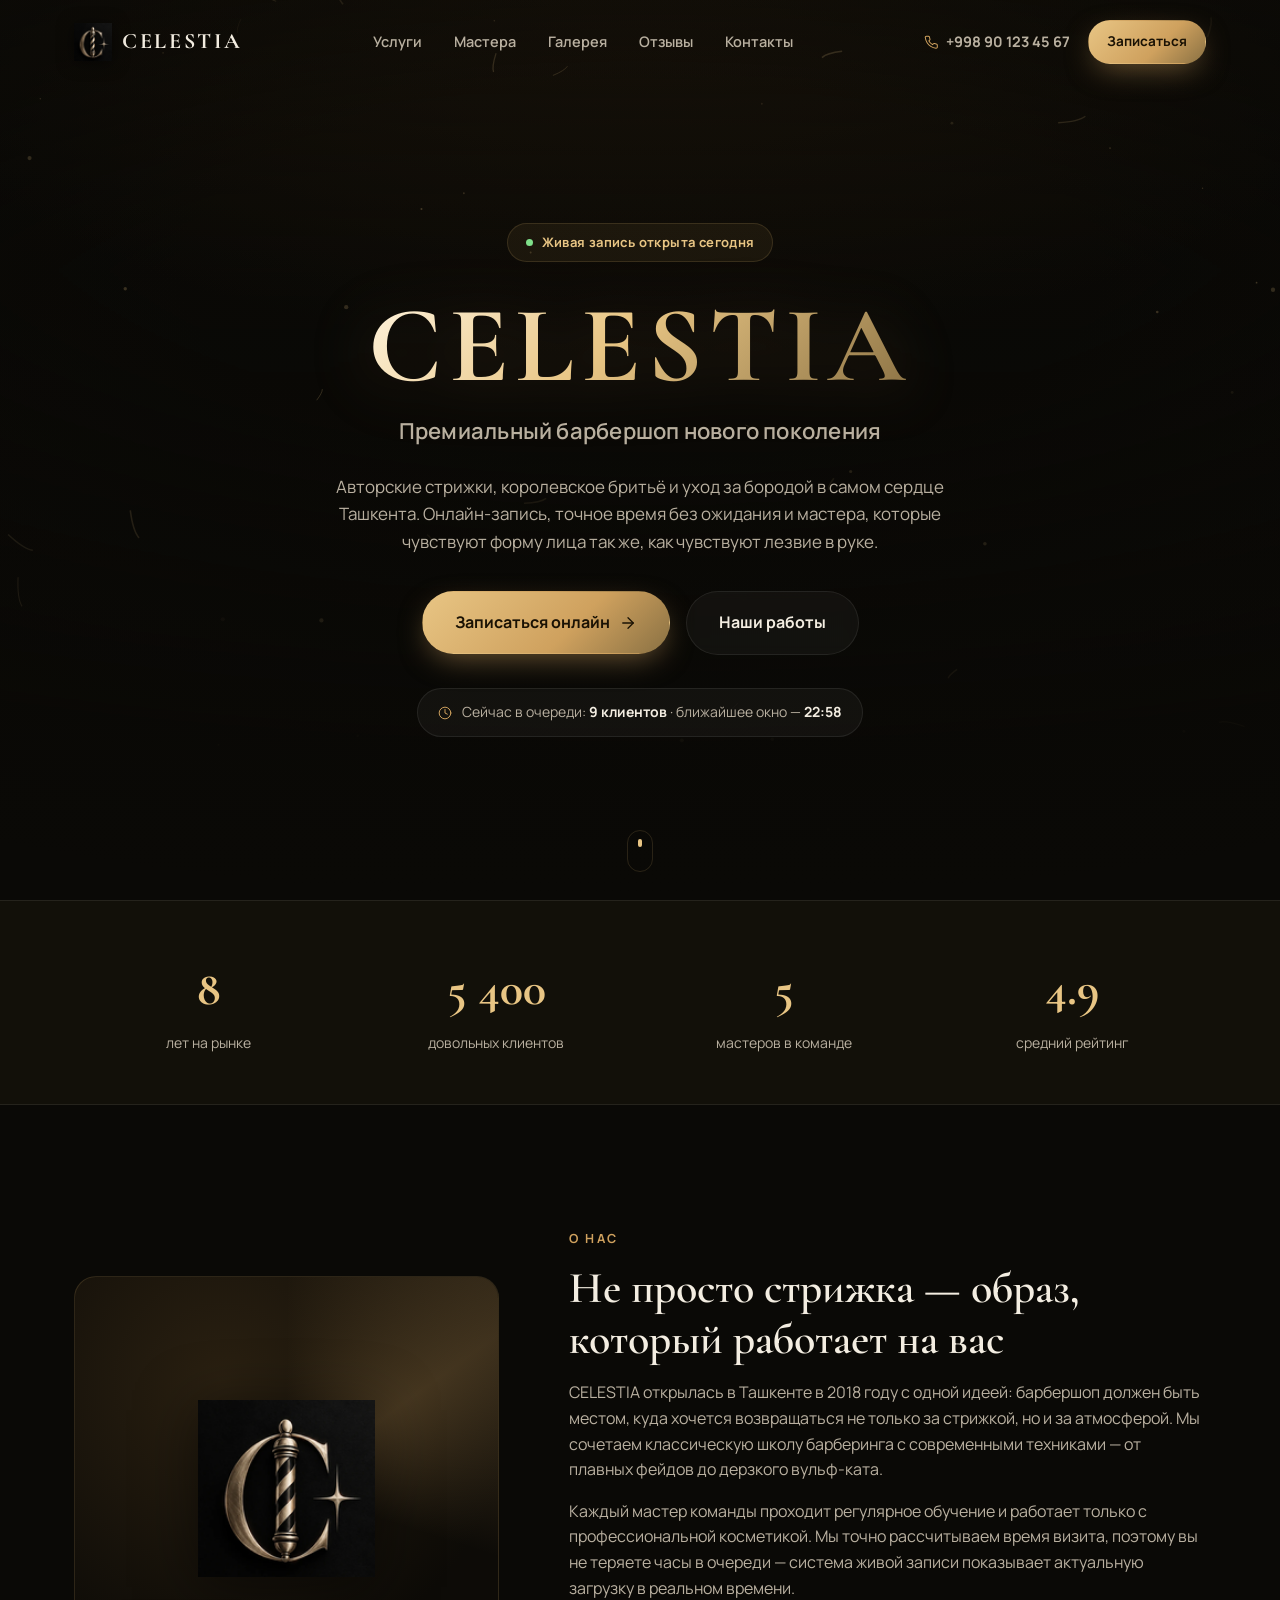
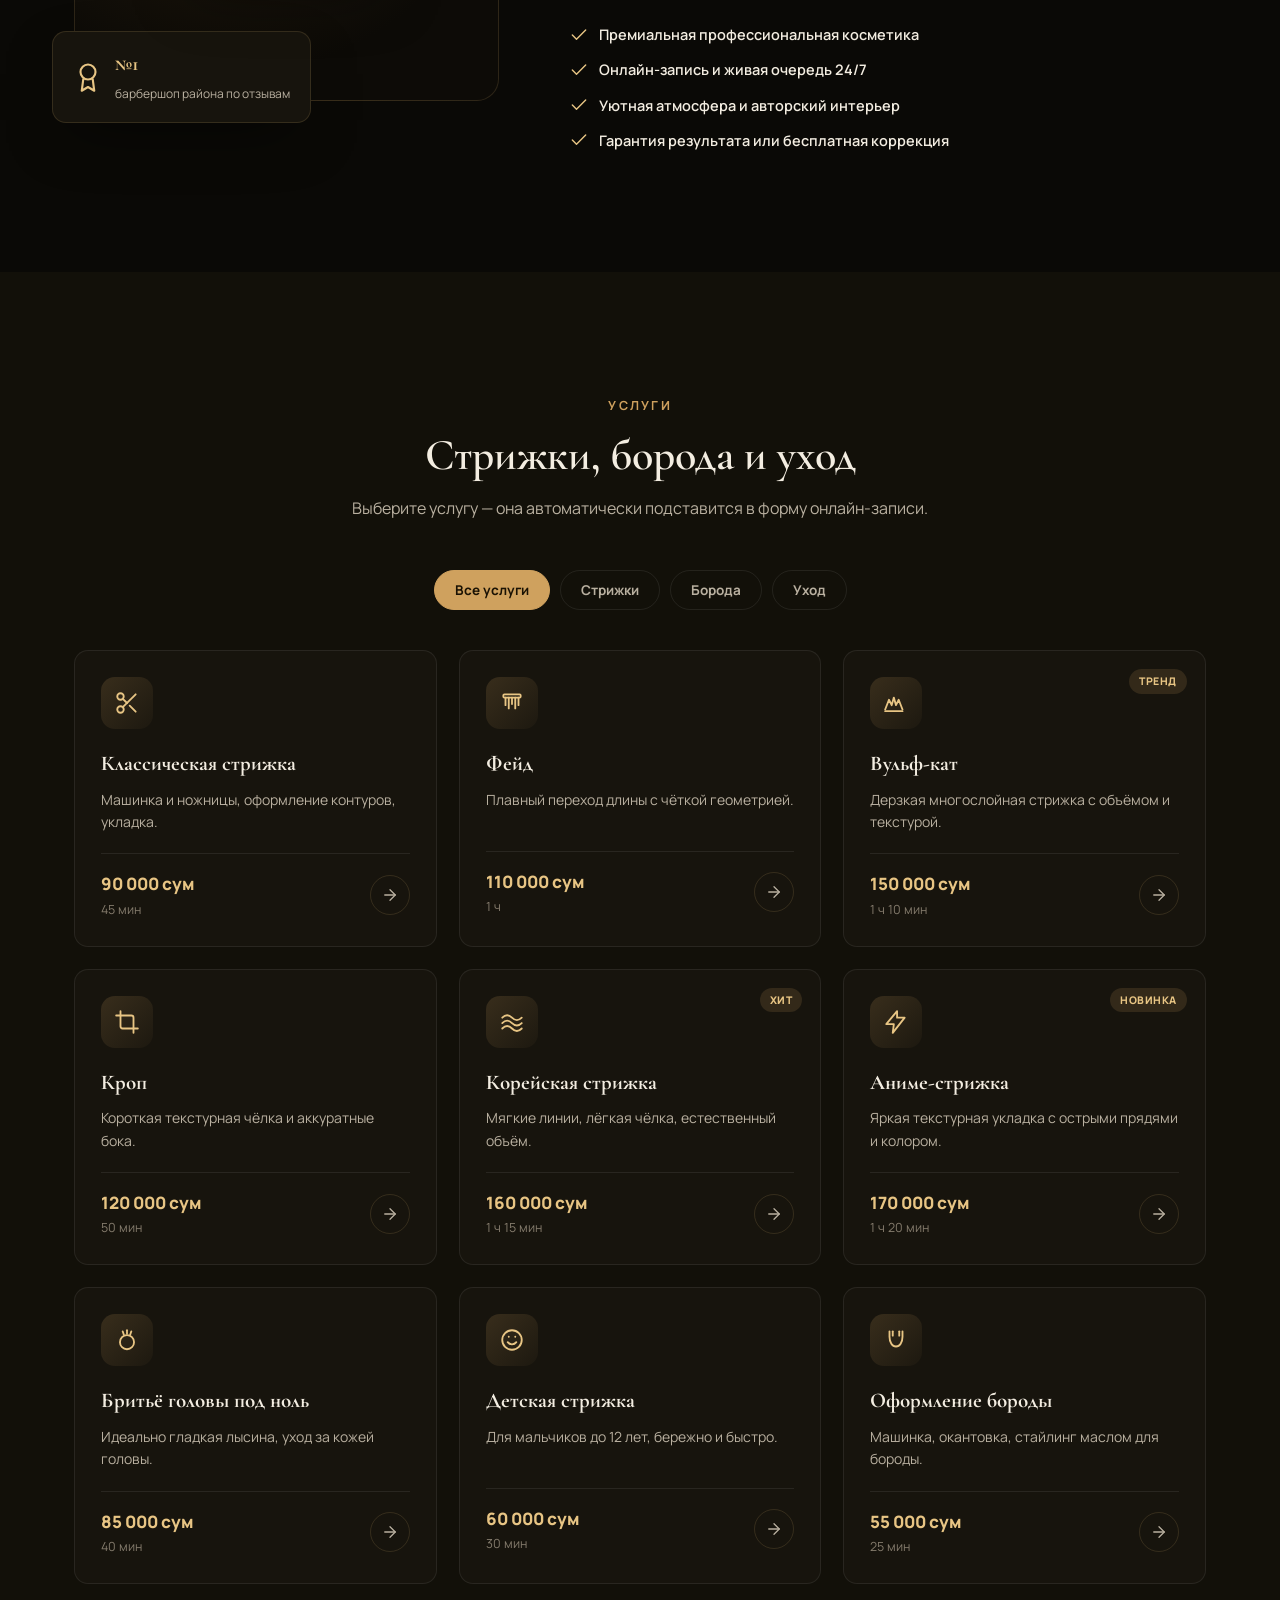
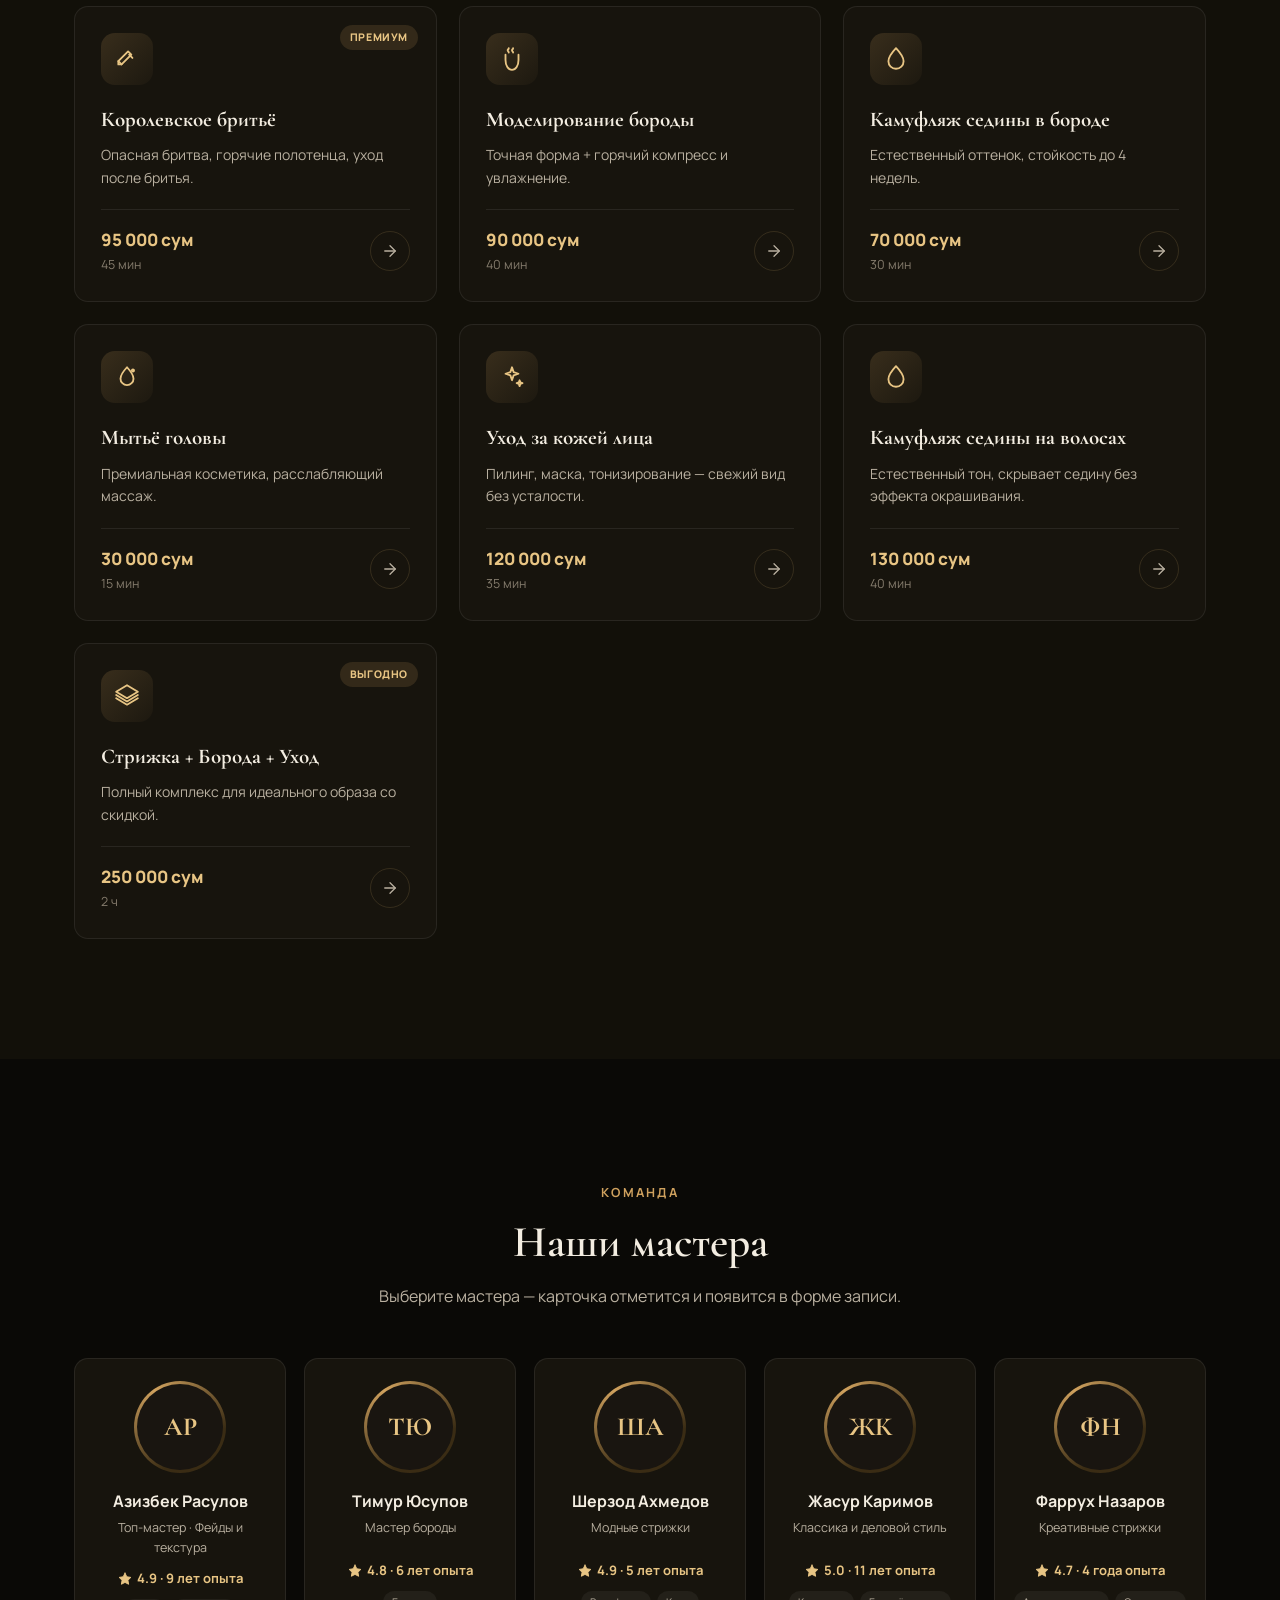
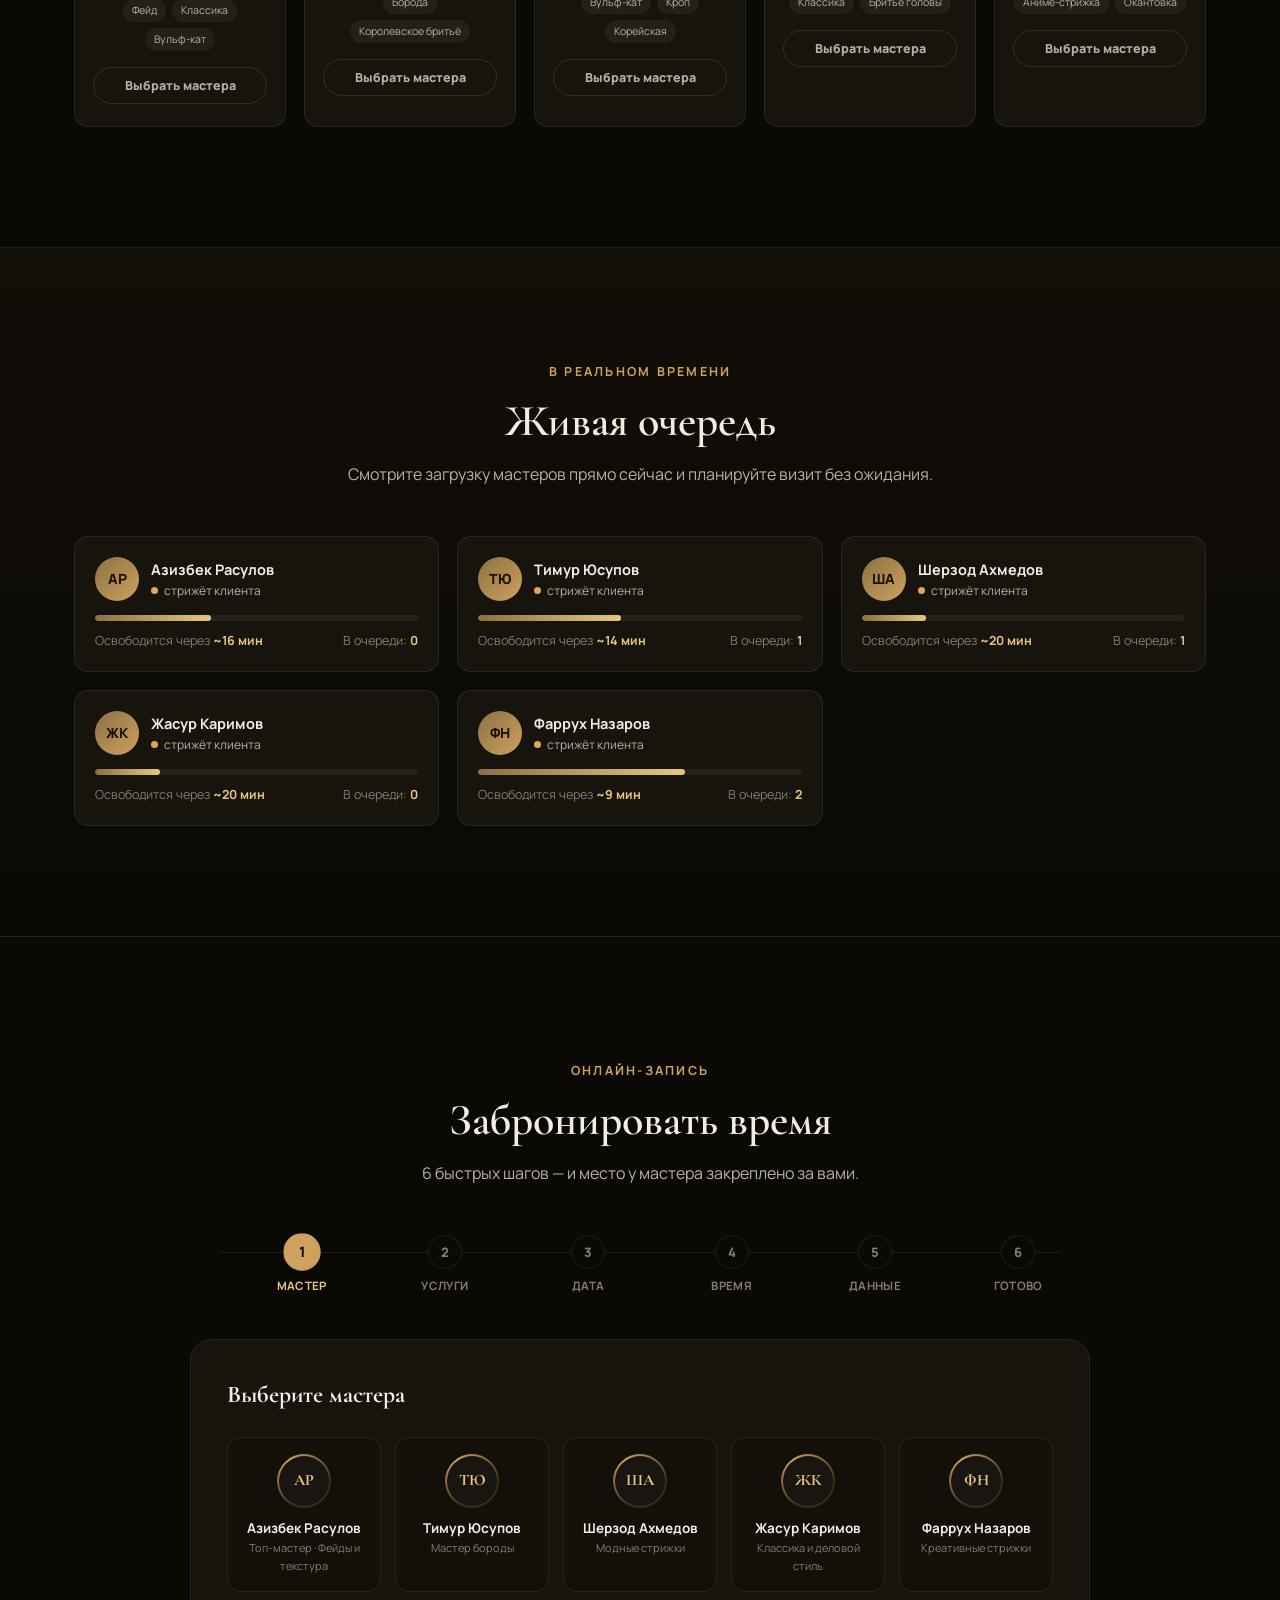
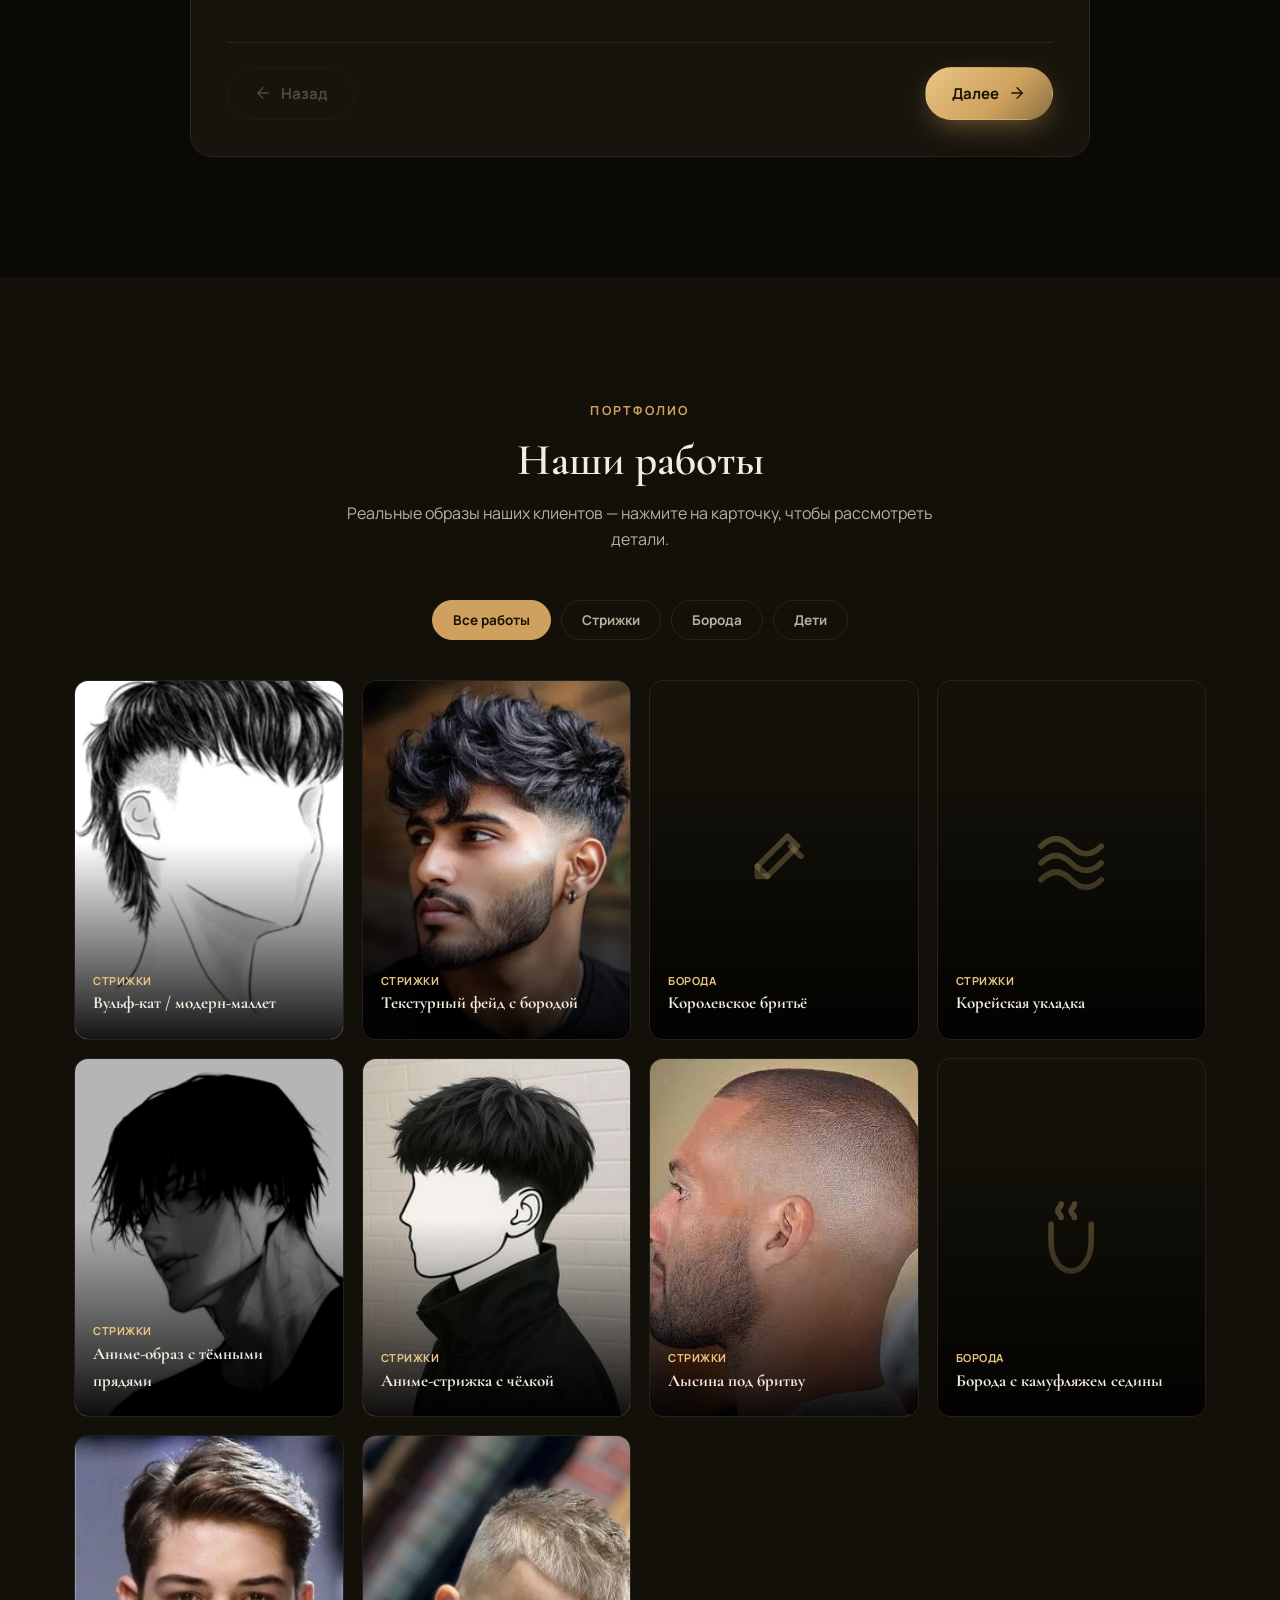
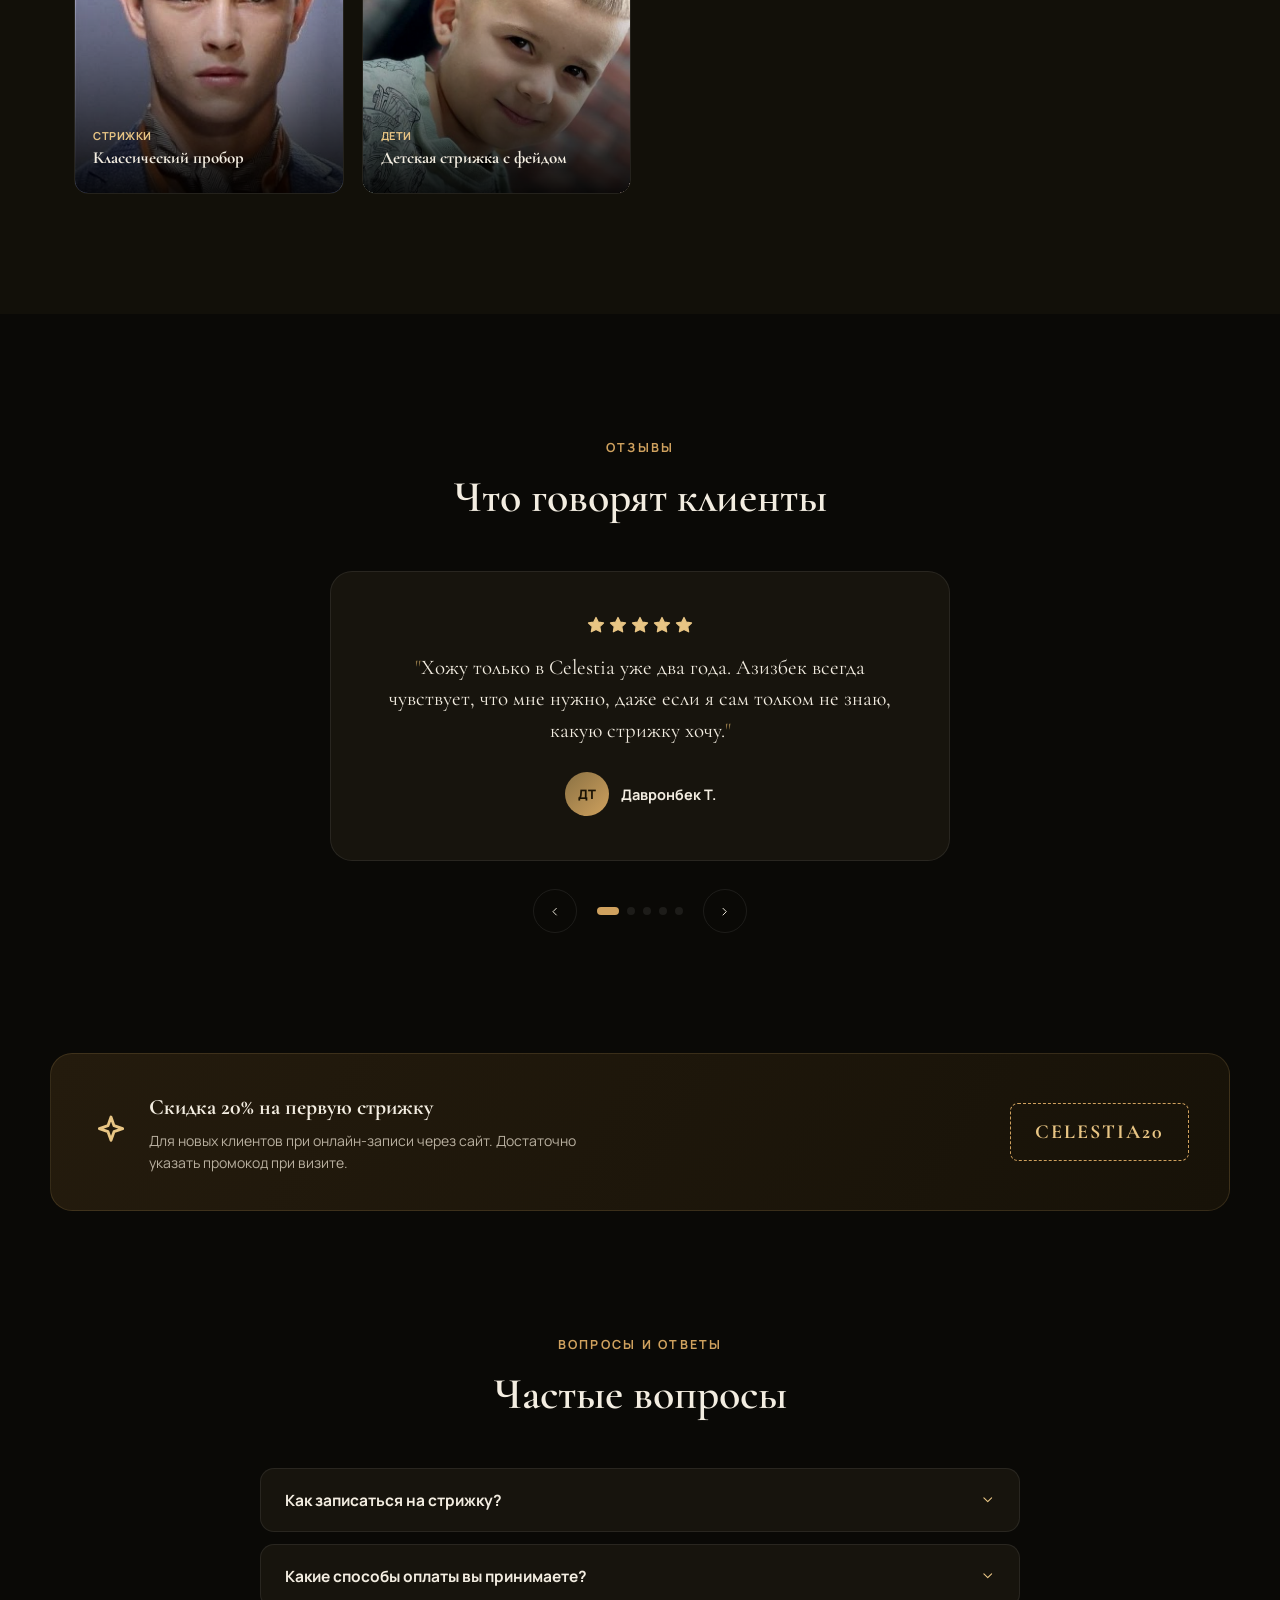
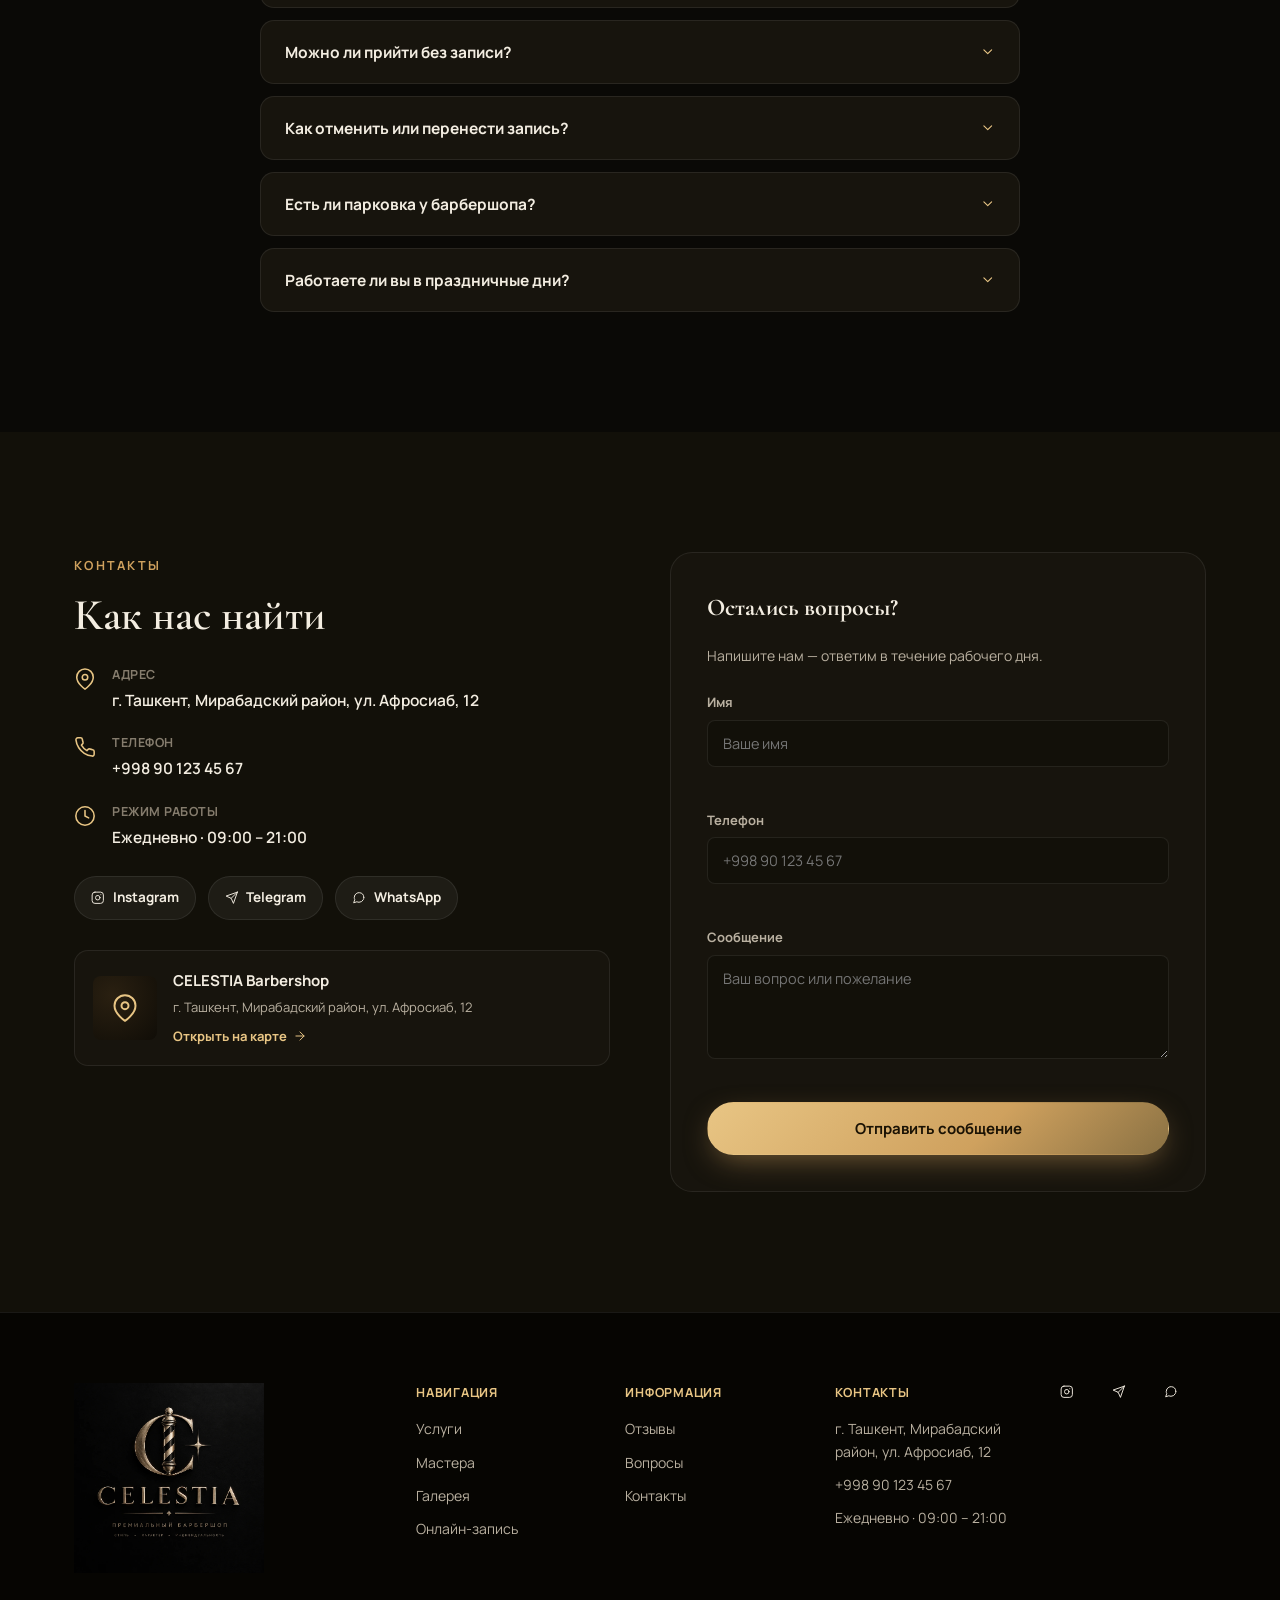
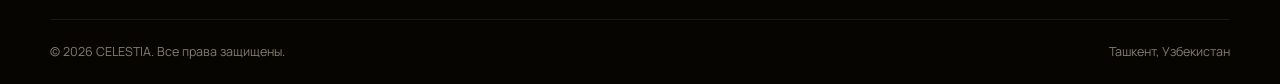
==== commit 5f0940bd: "Add real gallery photos and hero background video Replace icon-only gallery placeholders with the us" ====
--- a/index.html
+++ b/index.html
@@ -127,6 +127,9 @@
 <main id="top">
   <!-- ============================= HERO ============================= -->
   <section class="hero" id="hero">
+    <video class="hero__video" id="heroVideo" autoplay muted loop playsinline preload="auto" aria-hidden="true">
+      <source src="assets/video/hero-bg.mp4" type="video/mp4">
+    </video>
     <canvas id="heroCanvas" class="hero__canvas" aria-hidden="true"></canvas>
     <div class="hero__vignette" aria-hidden="true"></div>
     <div class="container hero__inner">
--- a/css/style.css
+++ b/css/style.css
@@ -229,10 +229,19 @@
   overflow: hidden;
   background: radial-gradient(120% 90% at 50% -10%, #241a0c 0%, #0a0906 55%);
 }
+.hero__video{
+  position: absolute; inset: 0; width: 100%; height: 100%; z-index: 0; object-fit: cover;
+  filter: brightness(.42) saturate(1.05) contrast(1.05);
+}
 .hero__canvas{ position: absolute; inset: 0; width: 100%; height: 100%; z-index: 0; opacity: .8; }
 .hero__vignette{
   position: absolute; inset: 0; z-index: 1; pointer-events: none;
-  background: radial-gradient(120% 70% at 50% 30%, transparent 40%, var(--bg) 100%);
+  background:
+    linear-gradient(180deg, rgba(10,9,6,.55) 0%, rgba(10,9,6,.25) 30%, rgba(10,9,6,.55) 70%, var(--bg) 100%),
+    radial-gradient(120% 70% at 50% 30%, transparent 30%, var(--bg) 100%);
+}
+@media (prefers-reduced-motion: reduce){
+  .hero__video{ display: none; }
 }
 .hero__inner{ position: relative; z-index: 2; text-align: center; display: flex; flex-direction: column; align-items: center; }
 .hero__badge{
@@ -520,6 +529,8 @@
 }
 .gallery-card:hover .gallery-card__visual{ transform: scale(1.1); }
 .gallery-card__visual .icon{ width: 30%; height: 30%; color: rgba(232,197,132,.35); }
+.gallery-card__visual img{ width: 100%; height: 100%; object-fit: cover; filter: saturate(0.92) contrast(1.03); }
+.gallery-card.has-photo .gallery-card__overlay{ background: linear-gradient(180deg, transparent 45%, rgba(0,0,0,.92)); }
 .gallery-card__overlay{
   position: absolute; inset: 0; display: flex; flex-direction: column; justify-content: flex-end; padding: 18px;
   background: linear-gradient(180deg, transparent 30%, rgba(0,0,0,.85));
@@ -662,8 +673,10 @@
   transform: scale(.92); transition: transform .35s var(--ease);
 }
 .lightbox.is-open .lightbox__panel{ transform: scale(1); }
-.lightbox__visual{ background: radial-gradient(circle at 35% 30%, #2a2011, #0d0b07 75%); display: flex; align-items: center; justify-content: center; padding: 40px; }
+.lightbox__visual{ background: radial-gradient(circle at 35% 30%, #2a2011, #0d0b07 75%); display: flex; align-items: center; justify-content: center; padding: 40px; overflow: hidden; }
 .lightbox__visual .icon{ width: 45%; height: 45%; color: rgba(232,197,132,.4); }
+.lightbox__visual.has-photo{ padding: 0; }
+.lightbox__visual.has-photo img{ width: 100%; height: 100%; object-fit: cover; }
 .lightbox__info{ padding: 36px; display: flex; flex-direction: column; justify-content: center; gap: 12px; }
 .lightbox__info h3{ font-family: var(--serif); font-size: 26px; margin: 0; }
 .lightbox__info p{ color: var(--text-dim); margin: 0 0 12px; font-size: 14.5px; }
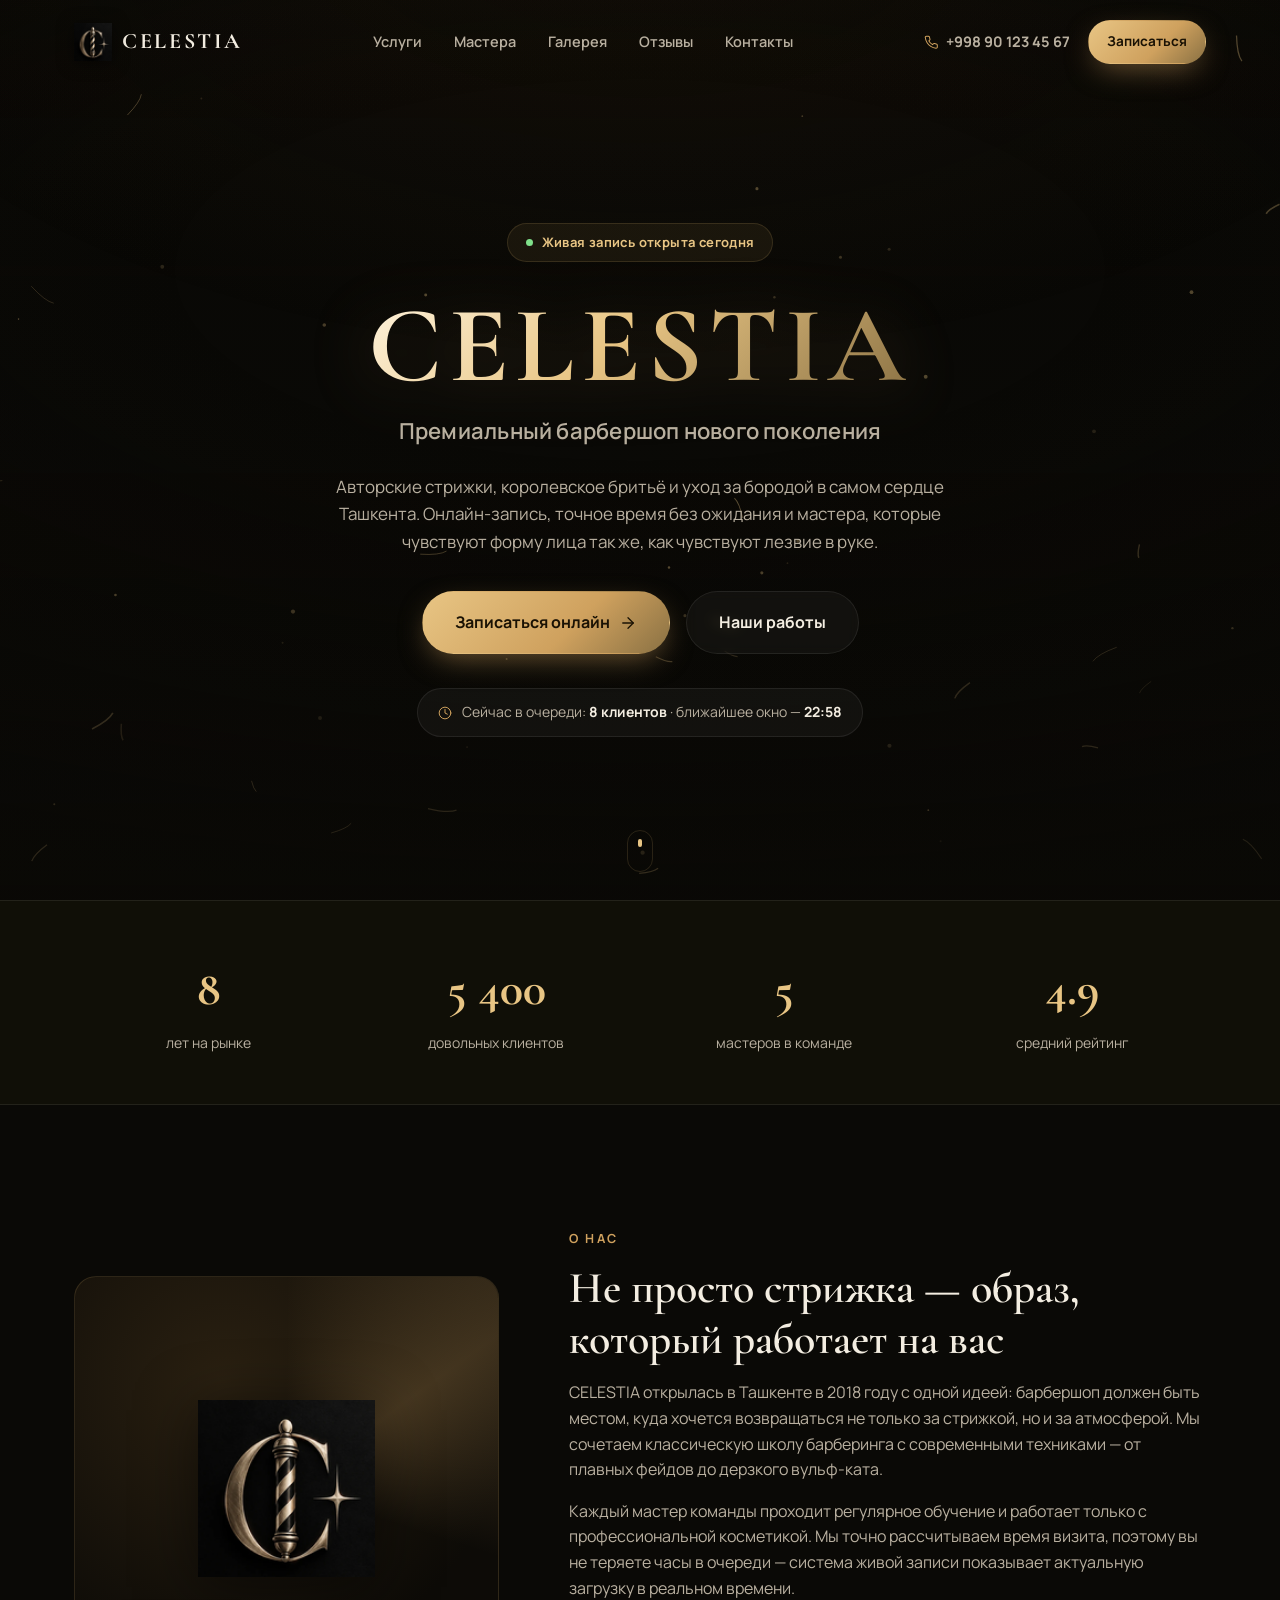
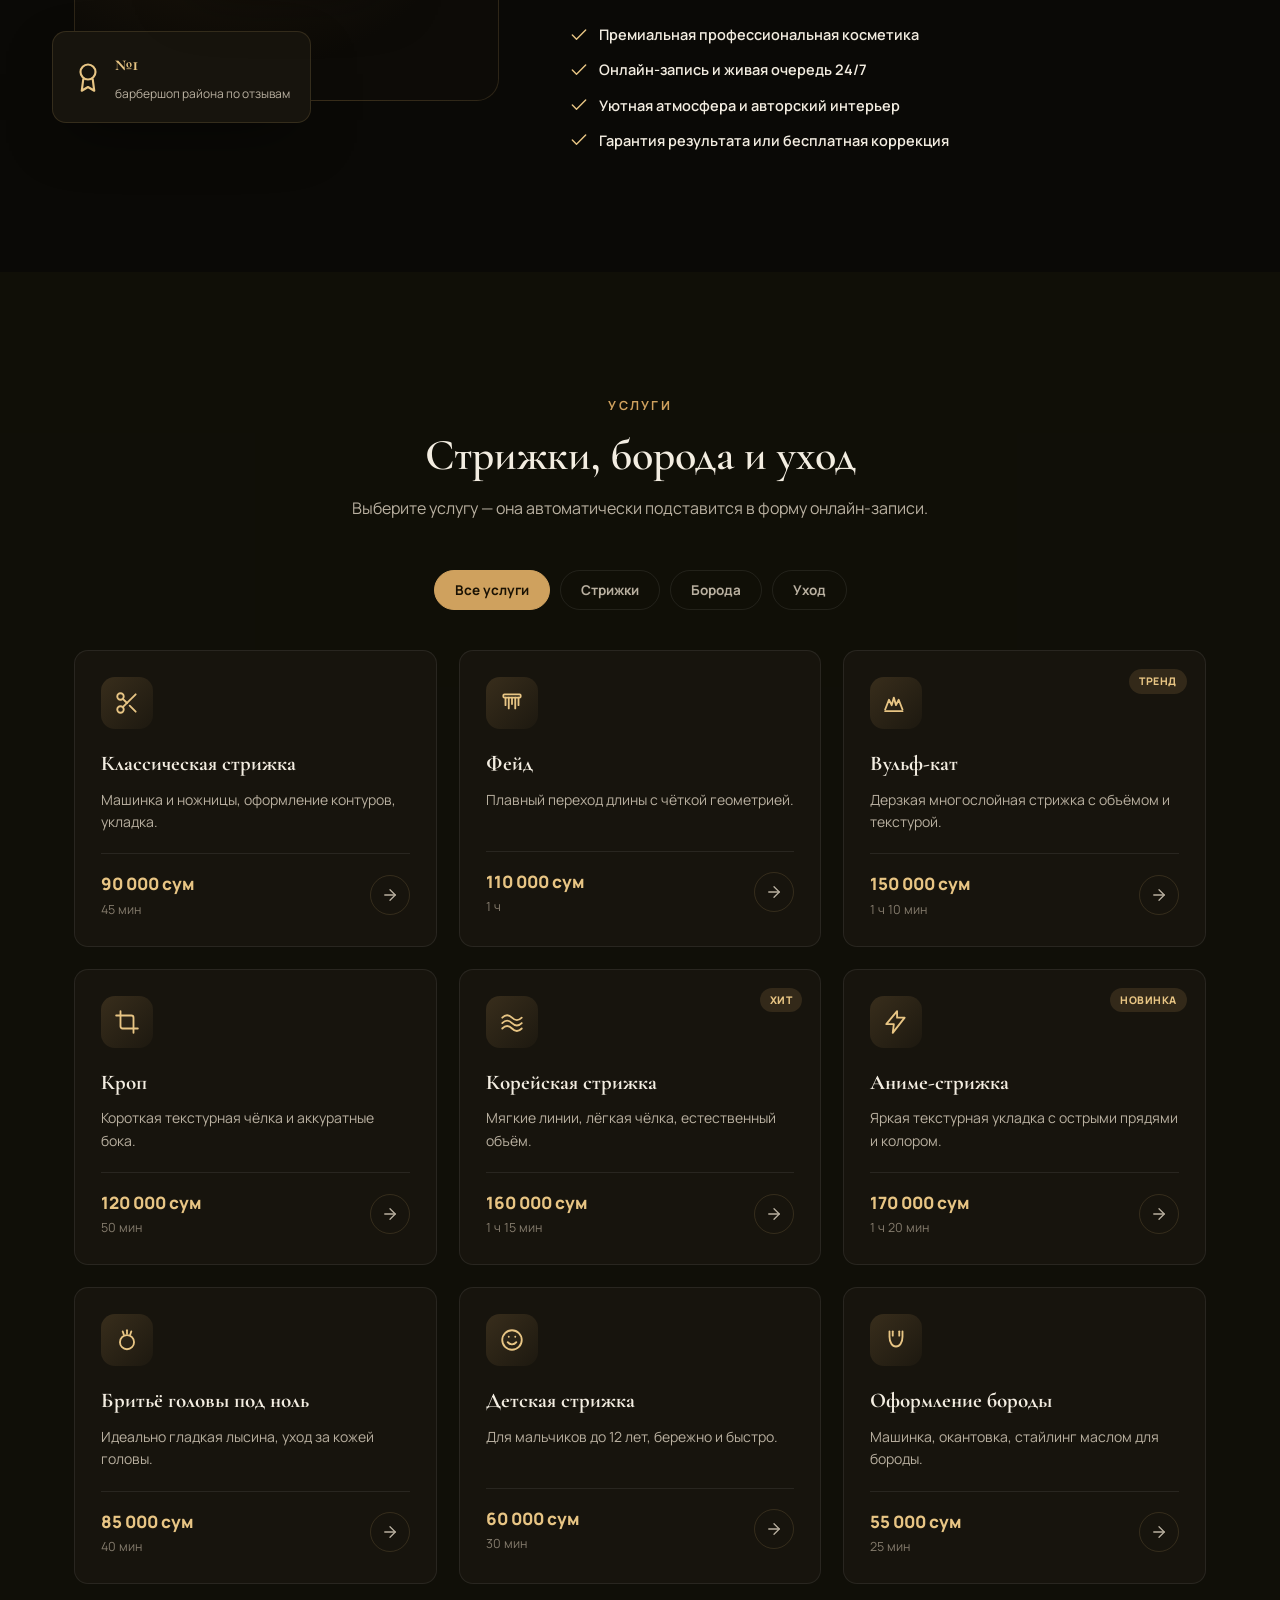
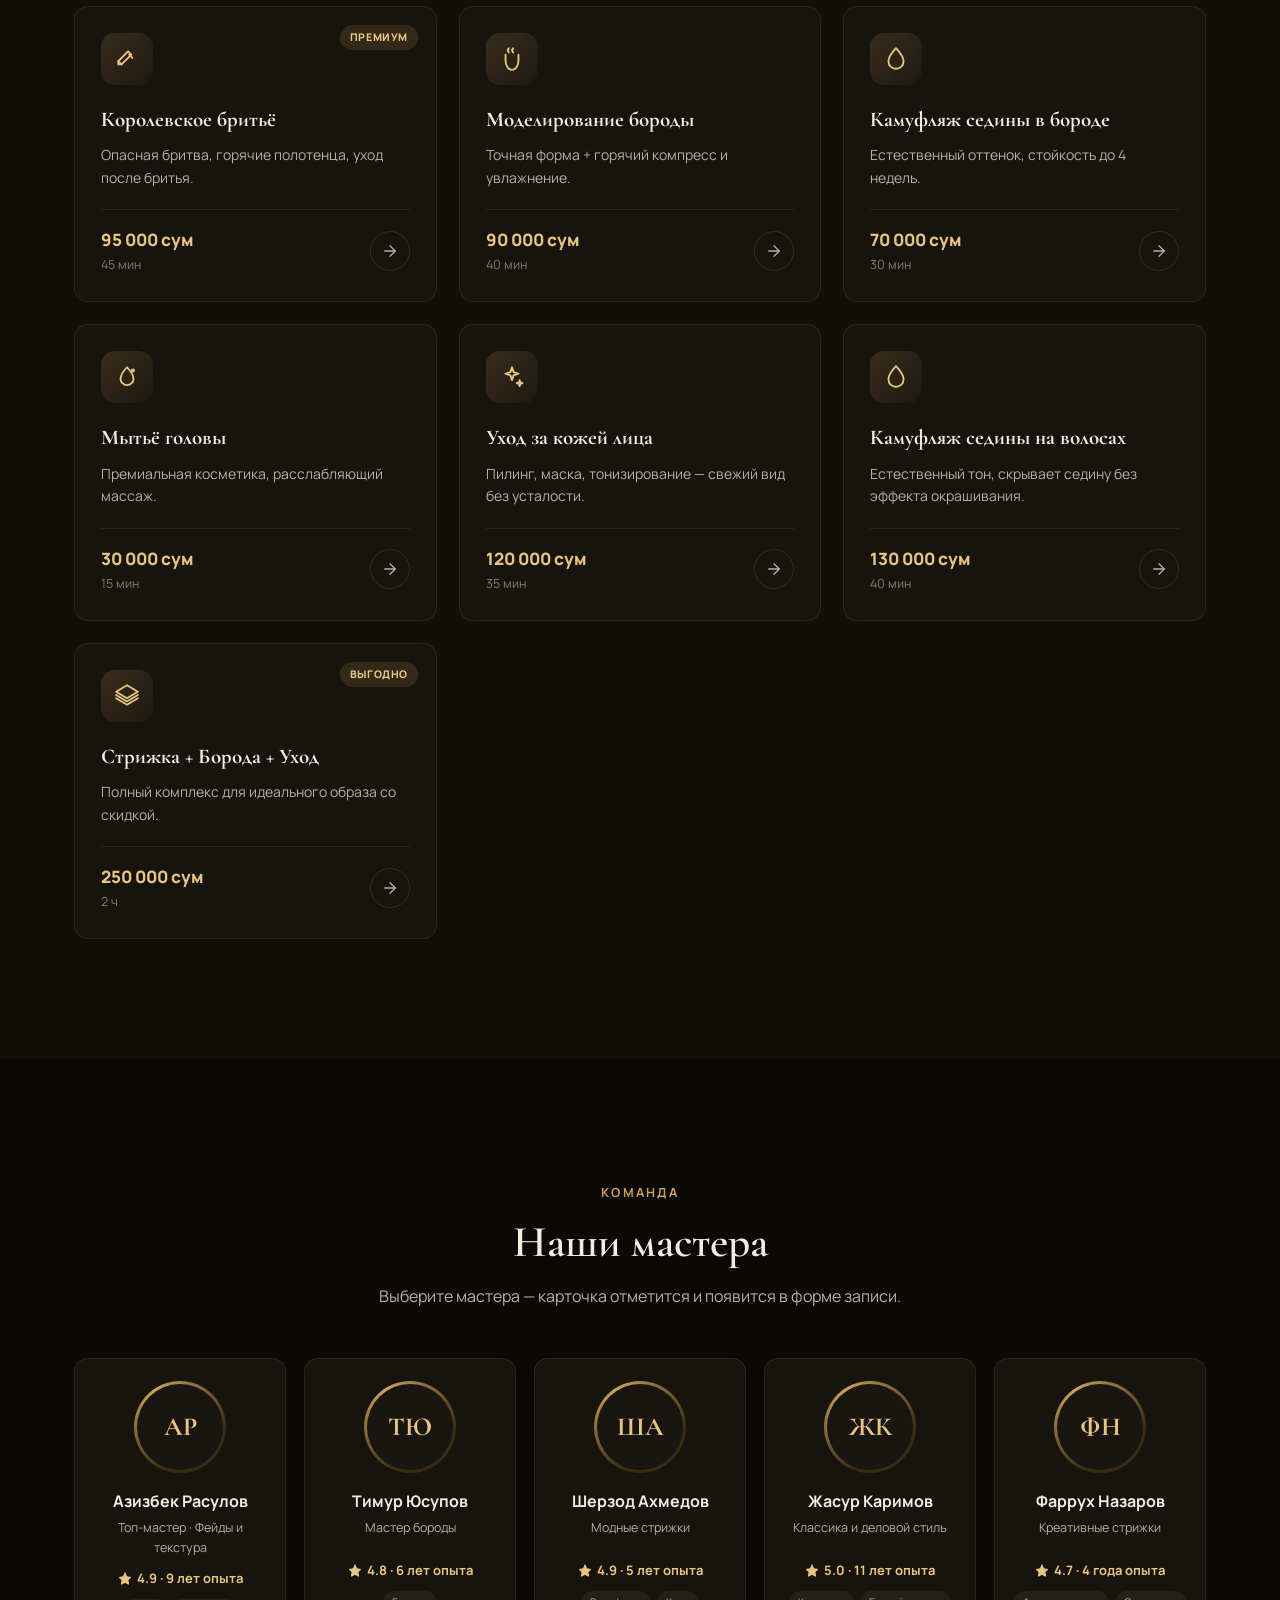
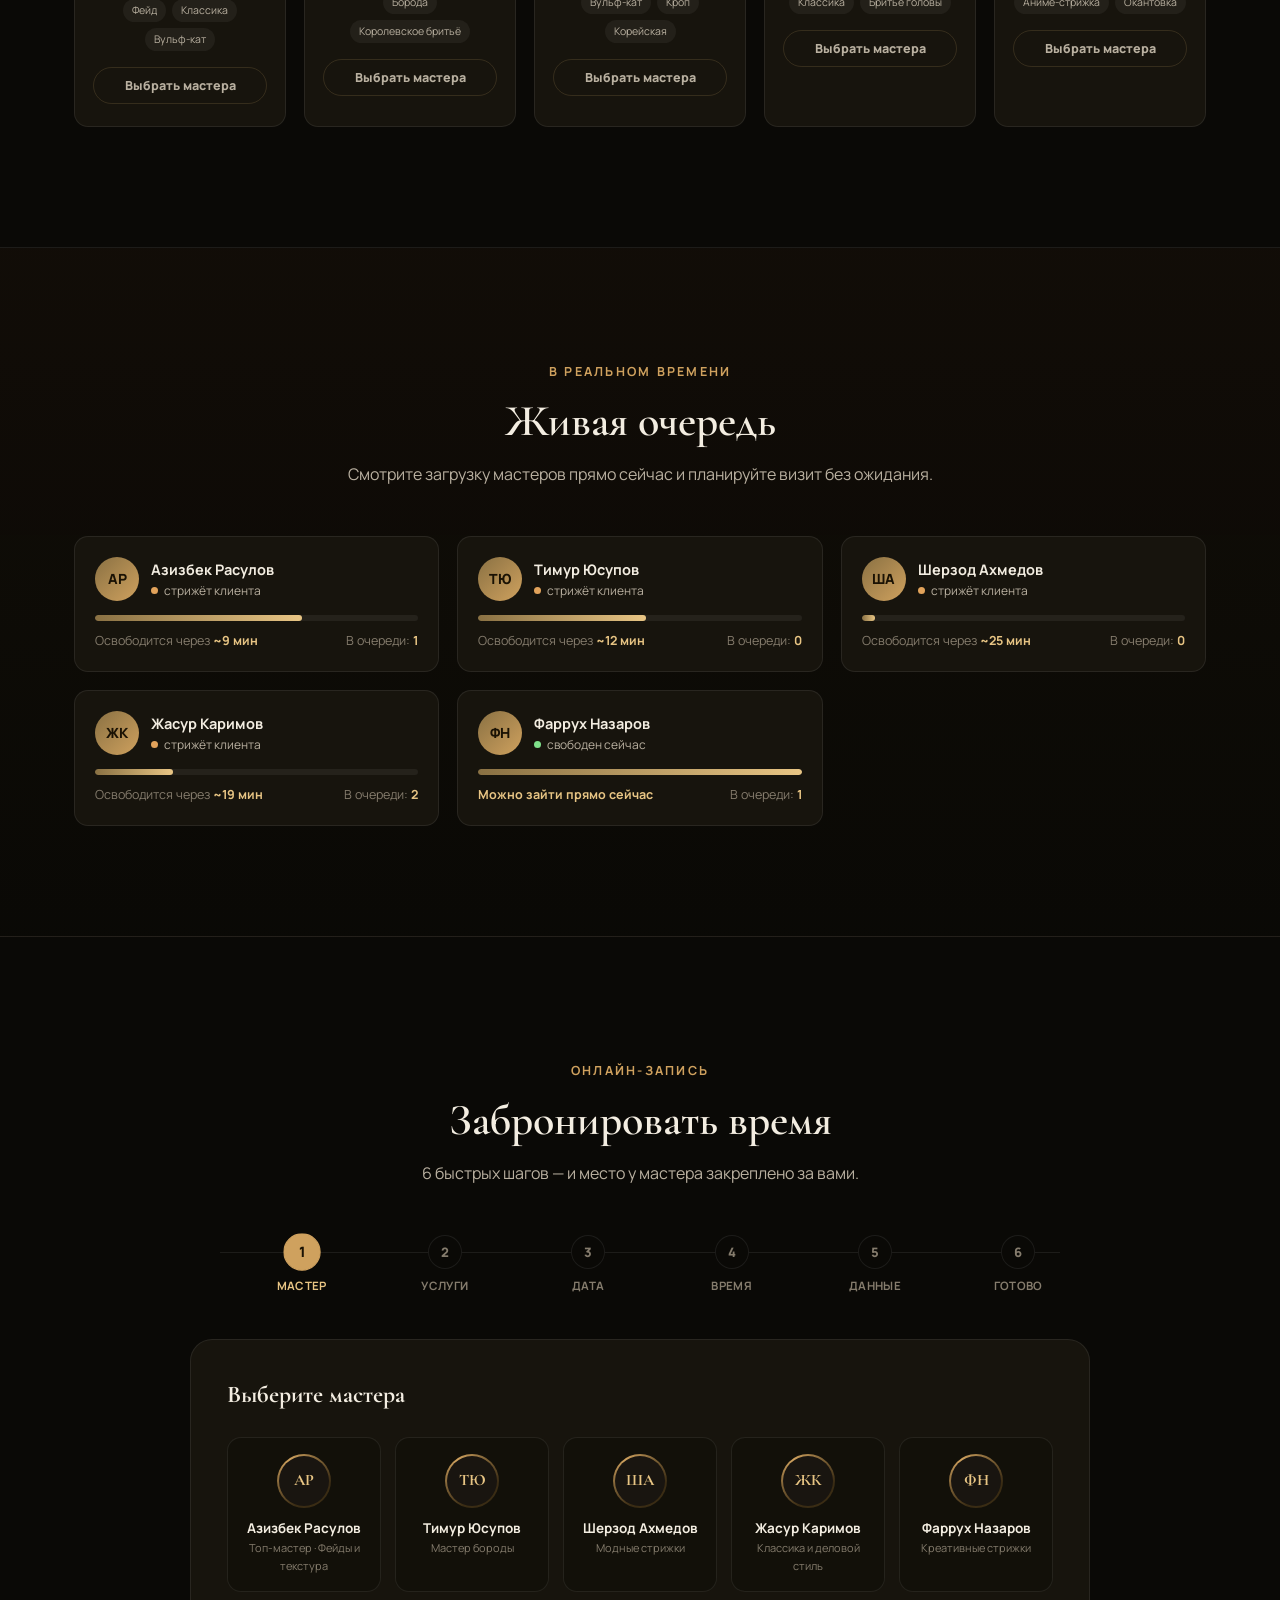
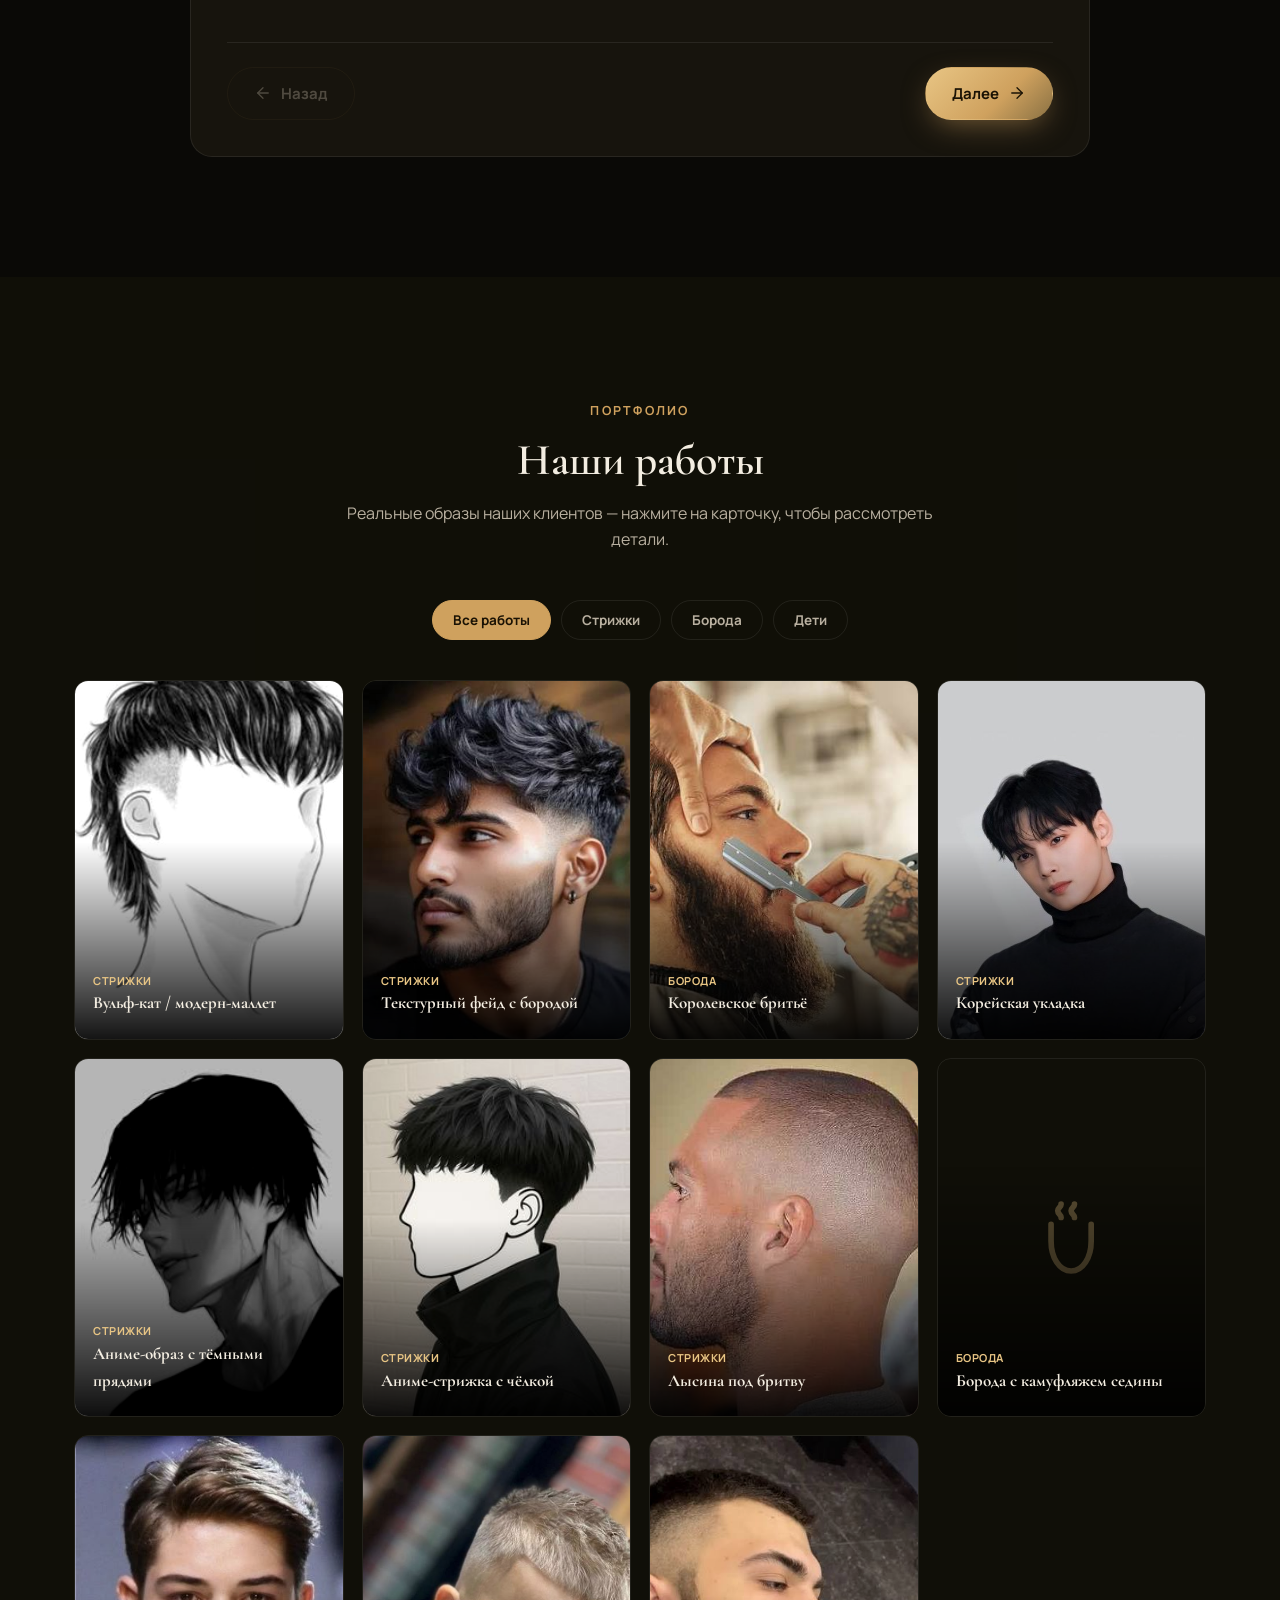
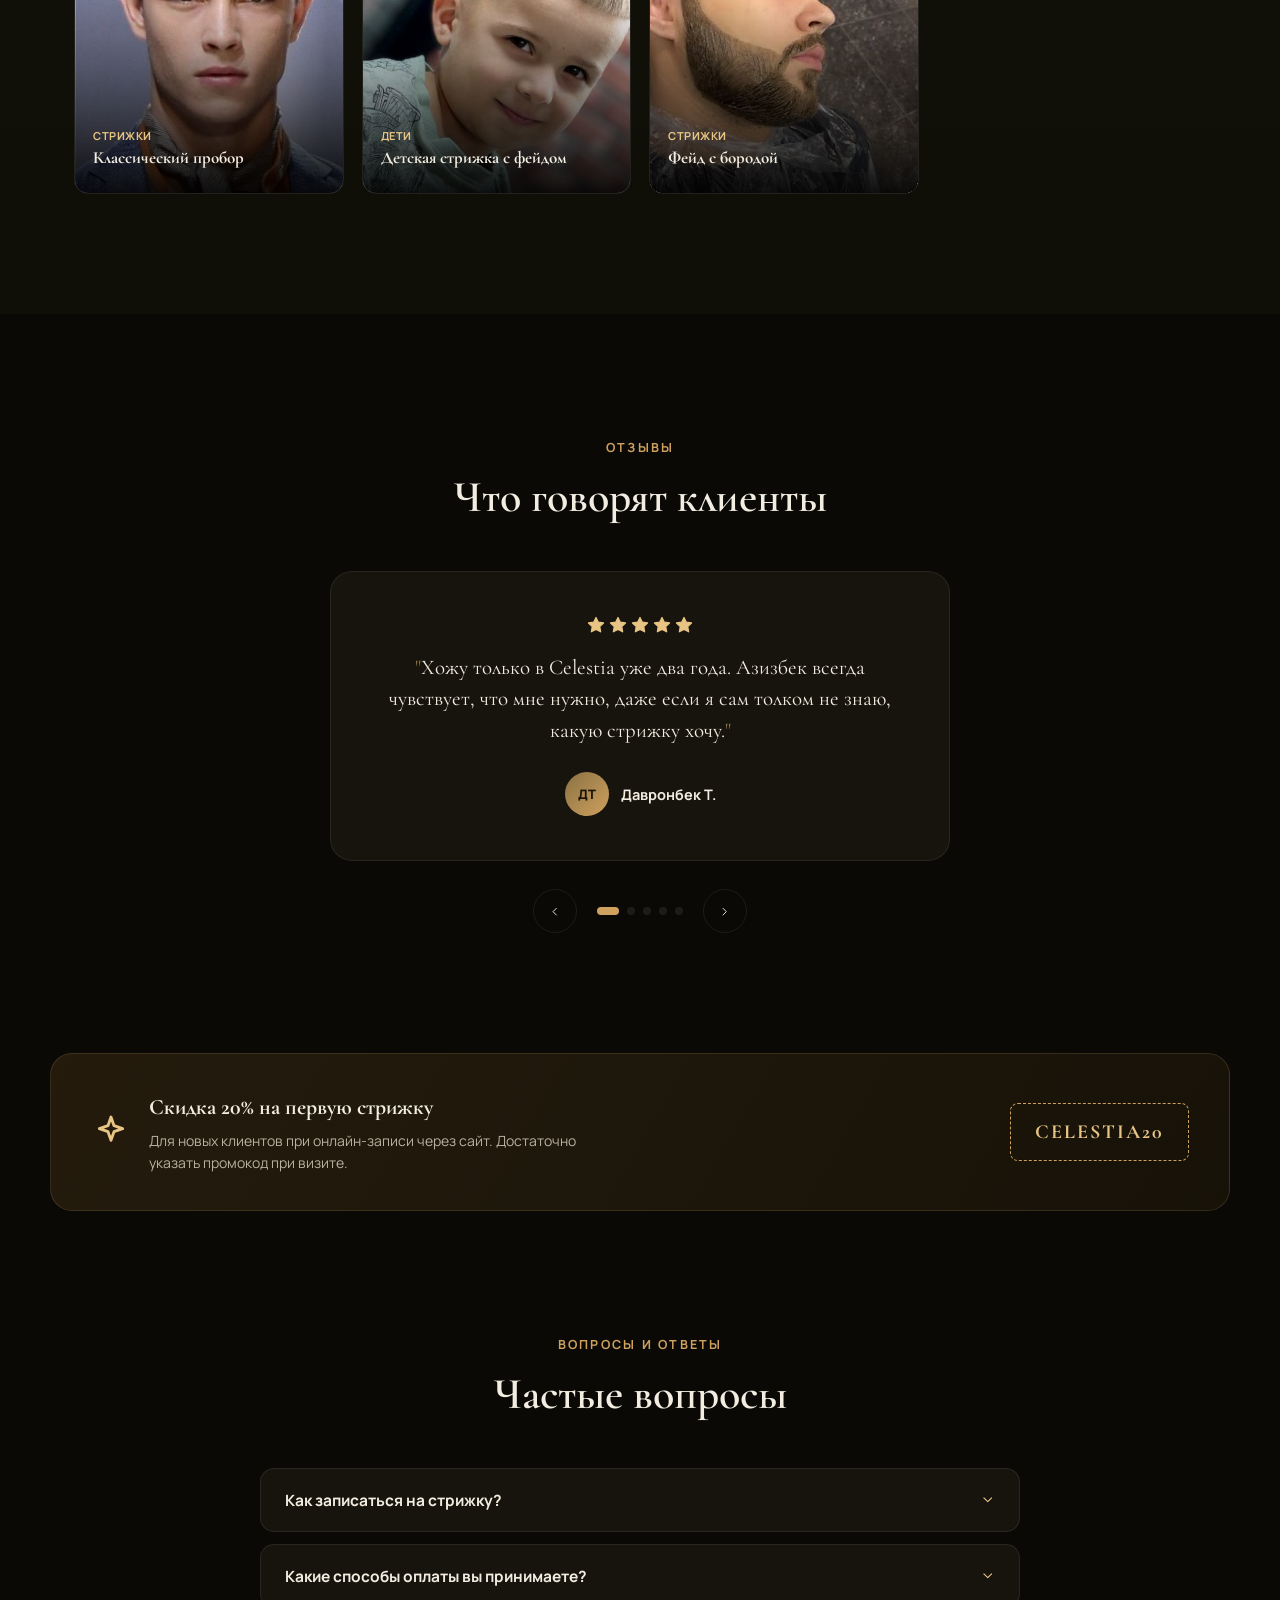
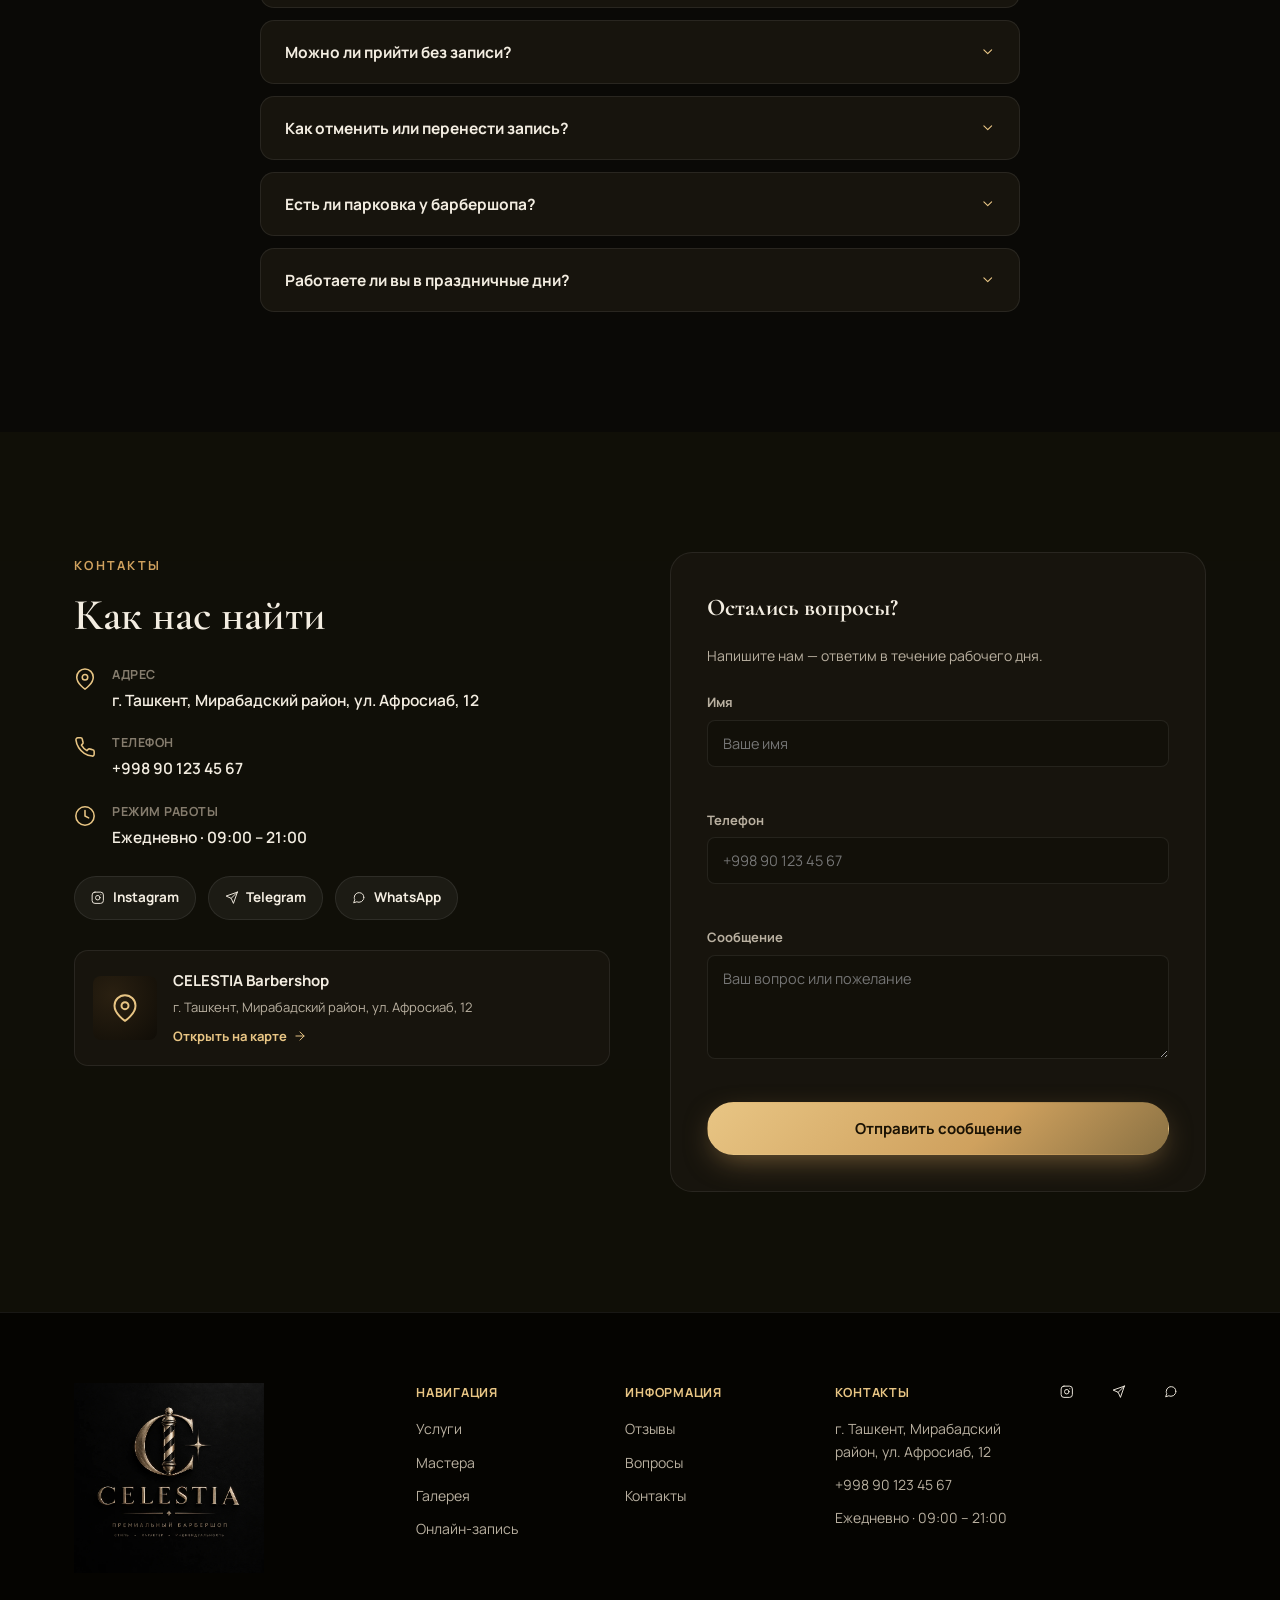
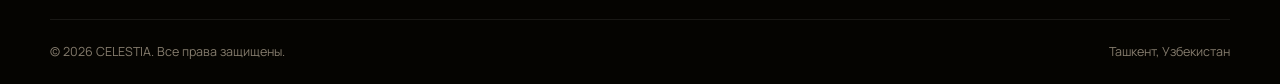
==== commit fd0bf700: "Make the video a full-page background; add razor/Korean/fade+beard photos Move the barbershop-tools " ====
--- a/index.html
+++ b/index.html
@@ -15,6 +15,12 @@
 <link rel="stylesheet" href="css/style.css">
 </head>
 <body>
+
+<!-- ============================= SITE BACKGROUND VIDEO ============================= -->
+<video class="site-bg__video" id="siteBgVideo" autoplay muted loop playsinline preload="auto" aria-hidden="true">
+  <source src="assets/video/hero-bg.mp4" type="video/mp4">
+</video>
+<div class="site-bg__scrim" aria-hidden="true"></div>
 
 <!-- ============================= SVG ICON SPRITE ============================= -->
 <svg style="display:none" aria-hidden="true">
@@ -127,9 +133,6 @@
 <main id="top">
   <!-- ============================= HERO ============================= -->
   <section class="hero" id="hero">
-    <video class="hero__video" id="heroVideo" autoplay muted loop playsinline preload="auto" aria-hidden="true">
-      <source src="assets/video/hero-bg.mp4" type="video/mp4">
-    </video>
     <canvas id="heroCanvas" class="hero__canvas" aria-hidden="true"></canvas>
     <div class="hero__vignette" aria-hidden="true"></div>
     <div class="container hero__inner">
--- a/css/style.css
+++ b/css/style.css
@@ -35,17 +35,32 @@
   *, *::before, *::after{ animation-duration: 0.01ms !important; animation-iteration-count: 1 !important; transition-duration: 0.01ms !important; scroll-behavior: auto !important; }
 }
 
+html{ background: var(--bg); }
 body{
   margin: 0;
-  background: var(--bg);
+  background: transparent;
   color: var(--text);
   font-family: var(--sans);
   font-size: 16px;
   line-height: 1.6;
   overflow-x: hidden;
   -webkit-font-smoothing: antialiased;
+  position: relative;
 }
 body.no-scroll{ overflow: hidden; }
+
+/* ---------- Full-page background video ---------- */
+.site-bg__video{
+  position: fixed; inset: 0; width: 100%; height: 100%; z-index: -2; object-fit: cover;
+  filter: brightness(.32) saturate(1.05) contrast(1.05);
+}
+.site-bg__scrim{
+  position: fixed; inset: 0; z-index: -1; pointer-events: none;
+  background: linear-gradient(180deg, rgba(10,9,6,.72), rgba(10,9,6,.6) 30%, rgba(10,9,6,.72) 70%, rgba(10,9,6,.9));
+}
+@media (prefers-reduced-motion: reduce){
+  .site-bg__video{ display: none; }
+}
 
 img{ max-width: 100%; display: block; }
 a{ color: inherit; text-decoration: none; }
@@ -227,21 +242,12 @@
   position: relative; min-height: 100vh; display: flex; align-items: center;
   padding: 150px 0 90px;
   overflow: hidden;
-  background: radial-gradient(120% 90% at 50% -10%, #241a0c 0%, #0a0906 55%);
-}
-.hero__video{
-  position: absolute; inset: 0; width: 100%; height: 100%; z-index: 0; object-fit: cover;
-  filter: brightness(.42) saturate(1.05) contrast(1.05);
+  background: radial-gradient(120% 90% at 50% -10%, rgba(36,26,12,.35) 0%, transparent 55%);
 }
 .hero__canvas{ position: absolute; inset: 0; width: 100%; height: 100%; z-index: 0; opacity: .8; }
 .hero__vignette{
   position: absolute; inset: 0; z-index: 1; pointer-events: none;
-  background:
-    linear-gradient(180deg, rgba(10,9,6,.55) 0%, rgba(10,9,6,.25) 30%, rgba(10,9,6,.55) 70%, var(--bg) 100%),
-    radial-gradient(120% 70% at 50% 30%, transparent 30%, var(--bg) 100%);
-}
-@media (prefers-reduced-motion: reduce){
-  .hero__video{ display: none; }
+  background: radial-gradient(120% 70% at 50% 30%, transparent 30%, rgba(10,9,6,.55) 100%);
 }
 .hero__inner{ position: relative; z-index: 2; text-align: center; display: flex; flex-direction: column; align-items: center; }
 .hero__badge{
@@ -287,7 +293,7 @@
 .hero__badge.reveal, .hero__title.reveal, .hero__text.reveal, .hero__actions.reveal, .hero__queue-chip.reveal{ transition-delay: .05s; }
 
 /* ---------- Stats ---------- */
-.stats{ padding: 50px 0; border-top: 1px solid var(--line-soft); border-bottom: 1px solid var(--line-soft); background: var(--bg-soft); }
+.stats{ padding: 50px 0; border-top: 1px solid var(--line-soft); border-bottom: 1px solid var(--line-soft); background: rgba(18,16,9,.88); }
 .stats__grid{ display: grid; grid-template-columns: repeat(4, 1fr); gap: 20px; text-align: center; }
 .stat__num{ font-family: var(--serif); font-weight: 700; font-size: clamp(32px, 5vw, 48px); color: var(--gold-bright); }
 .stat__label{ color: var(--text-dim); font-size: 14px; margin-top: 4px; }
@@ -330,7 +336,7 @@
 .tab.is-active{ background: var(--gold); border-color: var(--gold); color: #1a1204; }
 
 /* ---------- Services ---------- */
-.services{ padding: 120px 0; background: var(--bg-soft); }
+.services{ padding: 120px 0; background: rgba(18,16,9,.88); }
 .services__grid{ display: grid; grid-template-columns: repeat(3, 1fr); gap: 22px; }
 .service-card{
   background: var(--bg-card); border: 1px solid var(--line-soft); border-radius: var(--radius);
@@ -394,7 +400,7 @@
 .barber-card.is-selected .barber-card__pick, .barber-card__pick:hover{ background: var(--gold); border-color: var(--gold); color: #1a1204; }
 
 /* ---------- Queue ---------- */
-.queue{ padding: 110px 0; background: linear-gradient(180deg, #120e08, #0a0906); border-top: 1px solid var(--line-soft); border-bottom: 1px solid var(--line-soft); }
+.queue{ padding: 110px 0; background: linear-gradient(180deg, rgba(18,14,8,.9), rgba(10,9,6,.88)); border-top: 1px solid var(--line-soft); border-bottom: 1px solid var(--line-soft); }
 .queue__grid{ display: grid; grid-template-columns: repeat(3, 1fr); gap: 18px; }
 .queue-card{ background: var(--bg-card); border: 1px solid var(--line-soft); border-radius: var(--radius); padding: 20px; }
 .queue-card__head{ display: flex; align-items: center; gap: 12px; margin-bottom: 14px; }
@@ -516,7 +522,7 @@
 @keyframes popIn{ 0%{ transform: scale(.4); opacity: 0;} 70%{ transform: scale(1.08);} 100%{ transform: scale(1); opacity: 1;} }
 
 /* ---------- Gallery ---------- */
-.gallery{ padding: 120px 0; background: var(--bg-soft); }
+.gallery{ padding: 120px 0; background: rgba(18,16,9,.88); }
 .gallery__grid{ display: grid; grid-template-columns: repeat(4, 1fr); gap: 18px; }
 .gallery-card{
   position: relative; border-radius: var(--radius); overflow: hidden; aspect-ratio: 3/4; cursor: pointer;
@@ -604,7 +610,7 @@
 .faq-item__a p{ margin: 0; padding: 0 24px 22px; color: var(--text-dim); font-size: 14.5px; line-height: 1.7; }
 
 /* ---------- Contacts ---------- */
-.contacts{ padding: 120px 0; background: var(--bg-soft); }
+.contacts{ padding: 120px 0; background: rgba(18,16,9,.88); }
 .contacts__grid{ display: grid; grid-template-columns: 1fr 1fr; gap: 60px; }
 .contacts__list{ display: flex; flex-direction: column; gap: 20px; margin: 24px 0 26px; }
 .contacts__list li{ display: flex; align-items: flex-start; gap: 16px; }
@@ -628,7 +634,7 @@
 .contacts__form > p{ margin: 0 0 8px; color: var(--text-dim); font-size: 14px; }
 
 /* ---------- Footer ---------- */
-.footer{ background: #060502; border-top: 1px solid var(--line-soft); padding: 70px 0 0; }
+.footer{ background: rgba(6,5,2,.92); border-top: 1px solid var(--line-soft); padding: 70px 0 0; }
 .footer__top{ display: grid; grid-template-columns: 1fr 2fr auto; gap: 40px; padding-bottom: 46px; border-bottom: 1px solid var(--line-soft); align-items: start; }
 .footer__logo{ width: 100%; max-width: 190px; }
 .footer__cols{ display: grid; grid-template-columns: repeat(3, 1fr); gap: 24px; }
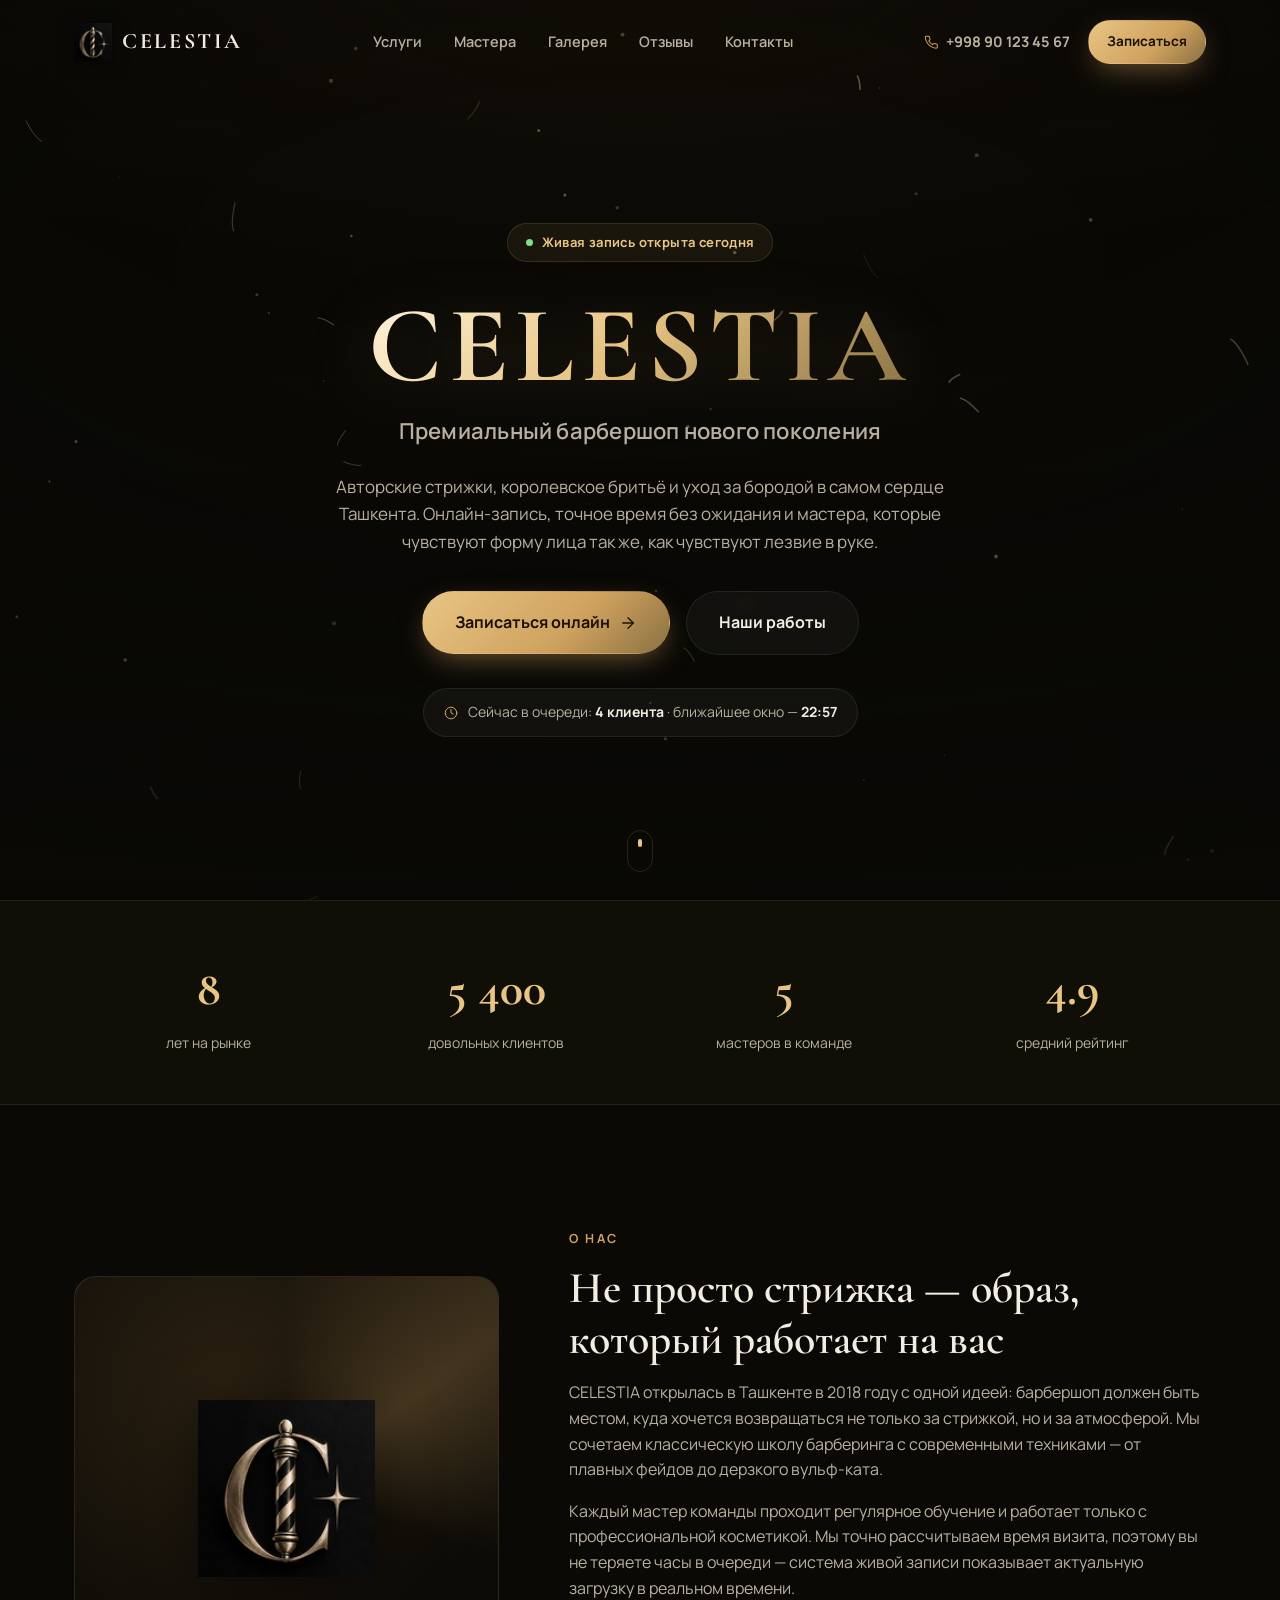
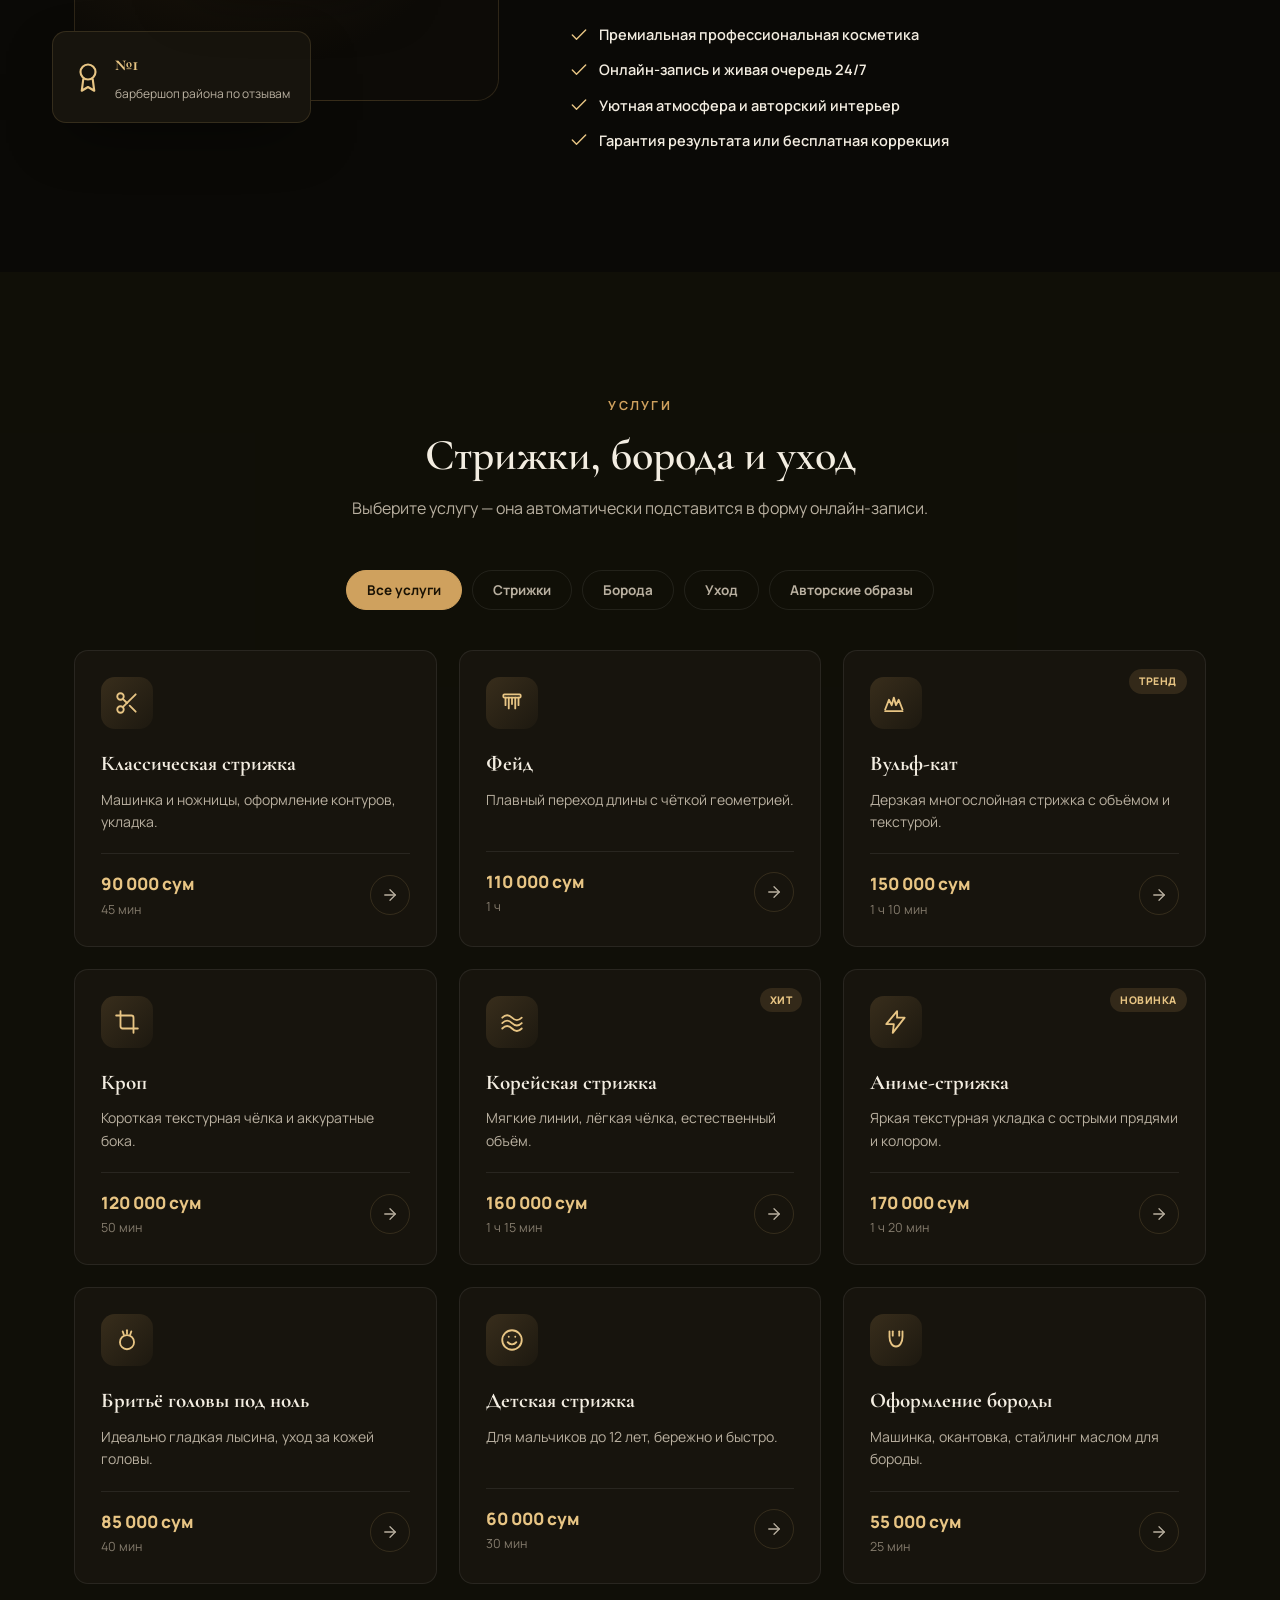
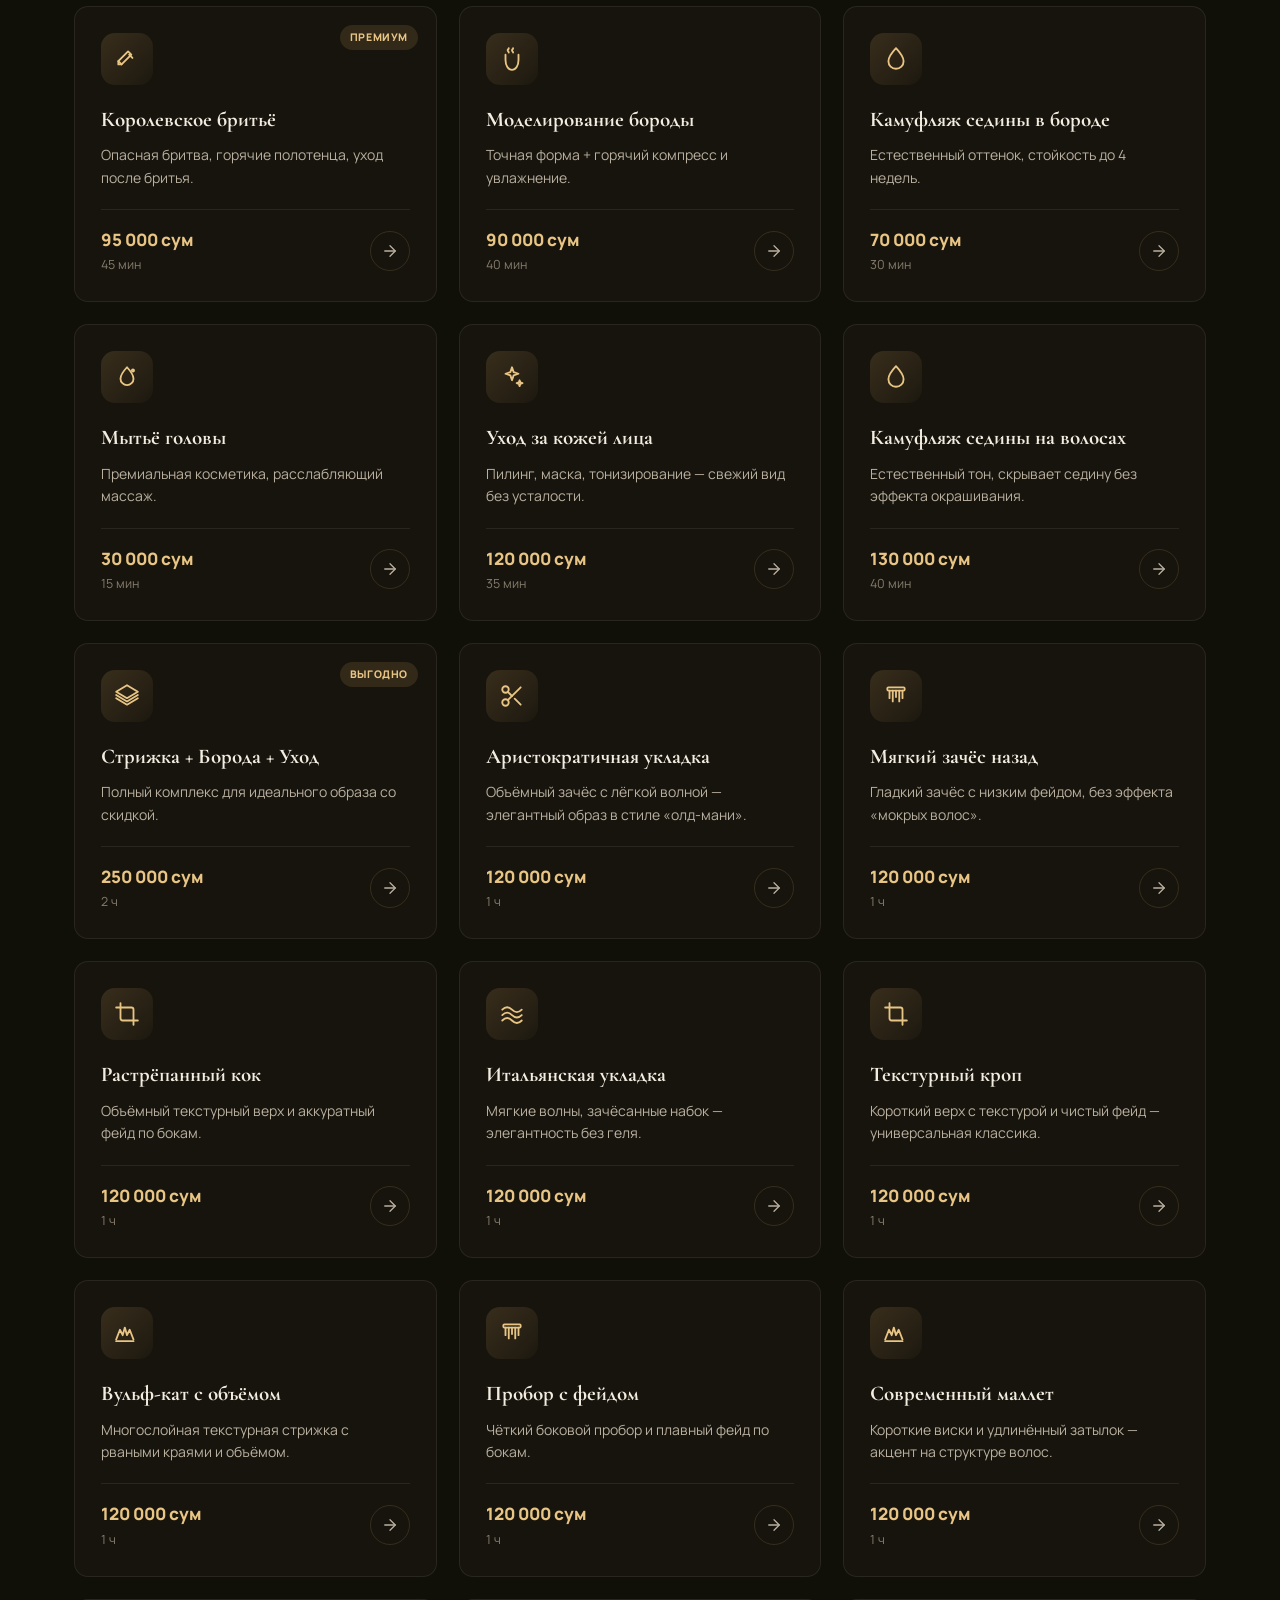
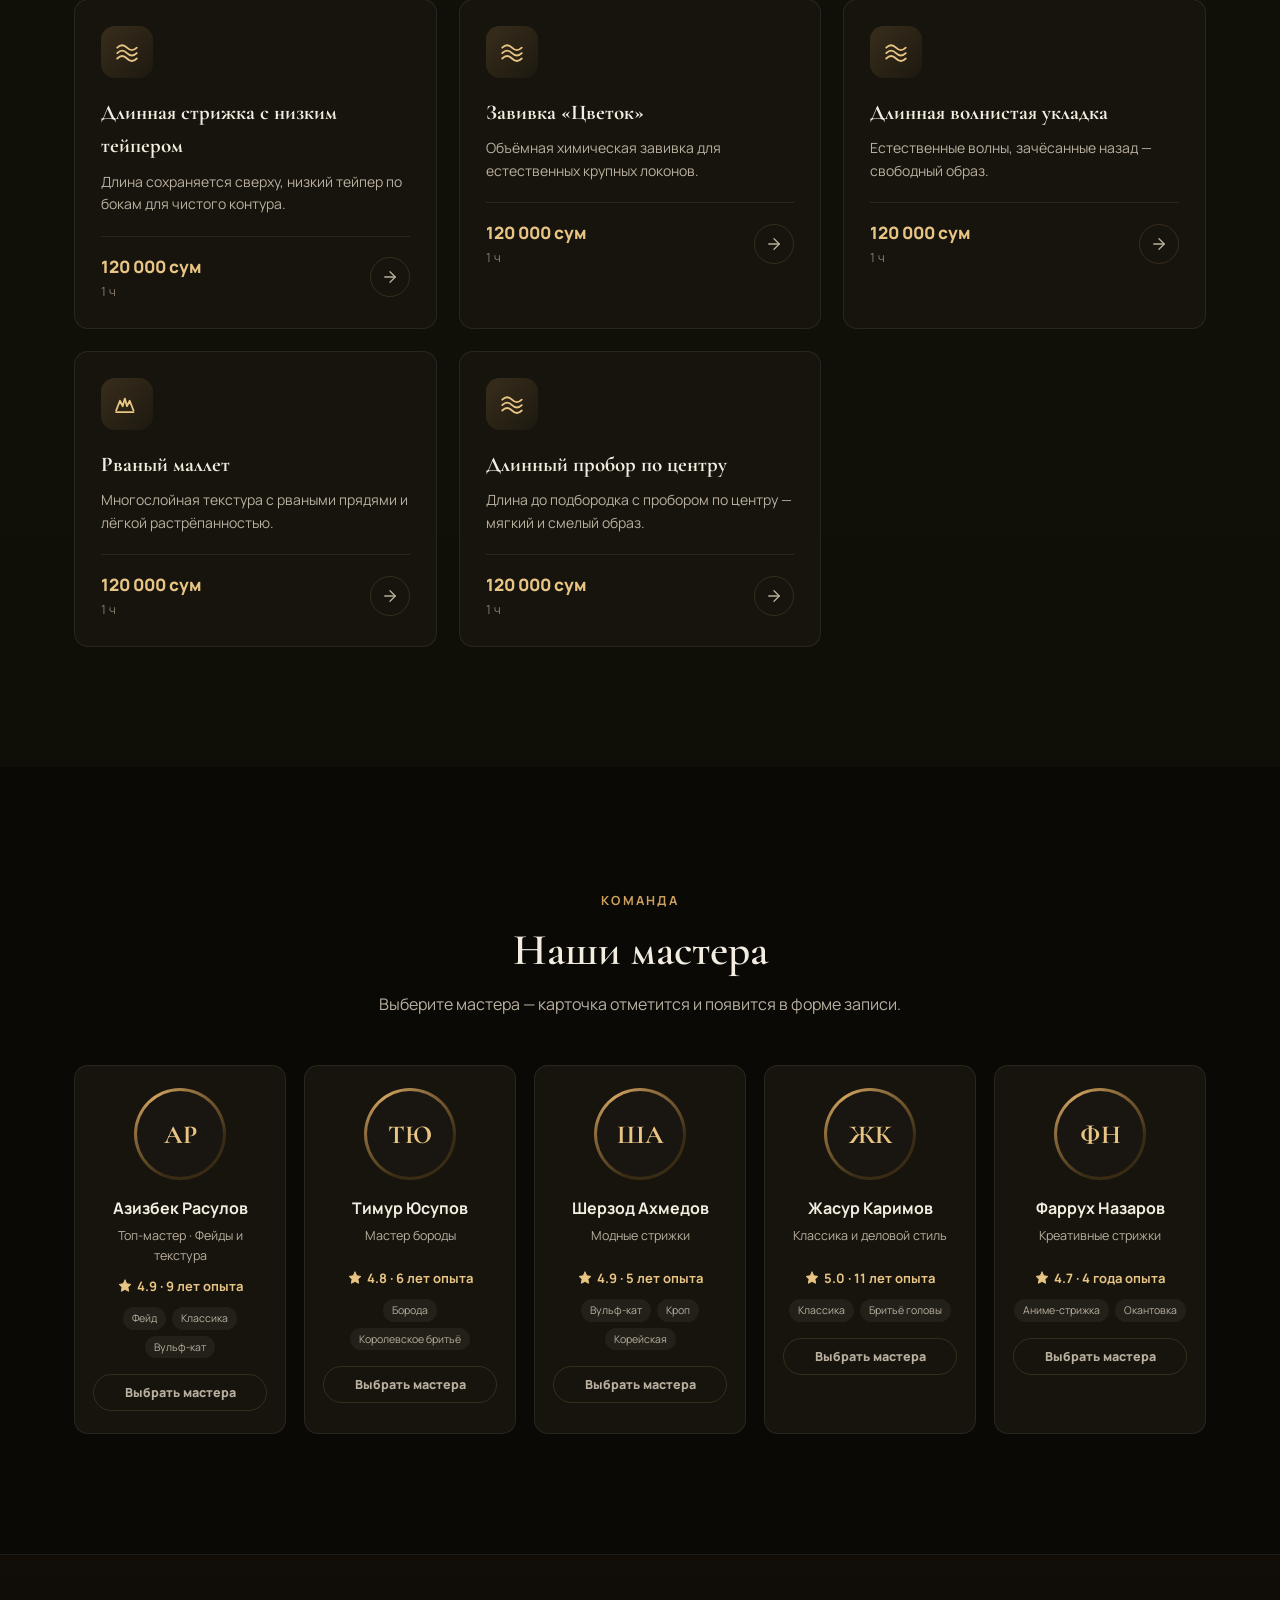
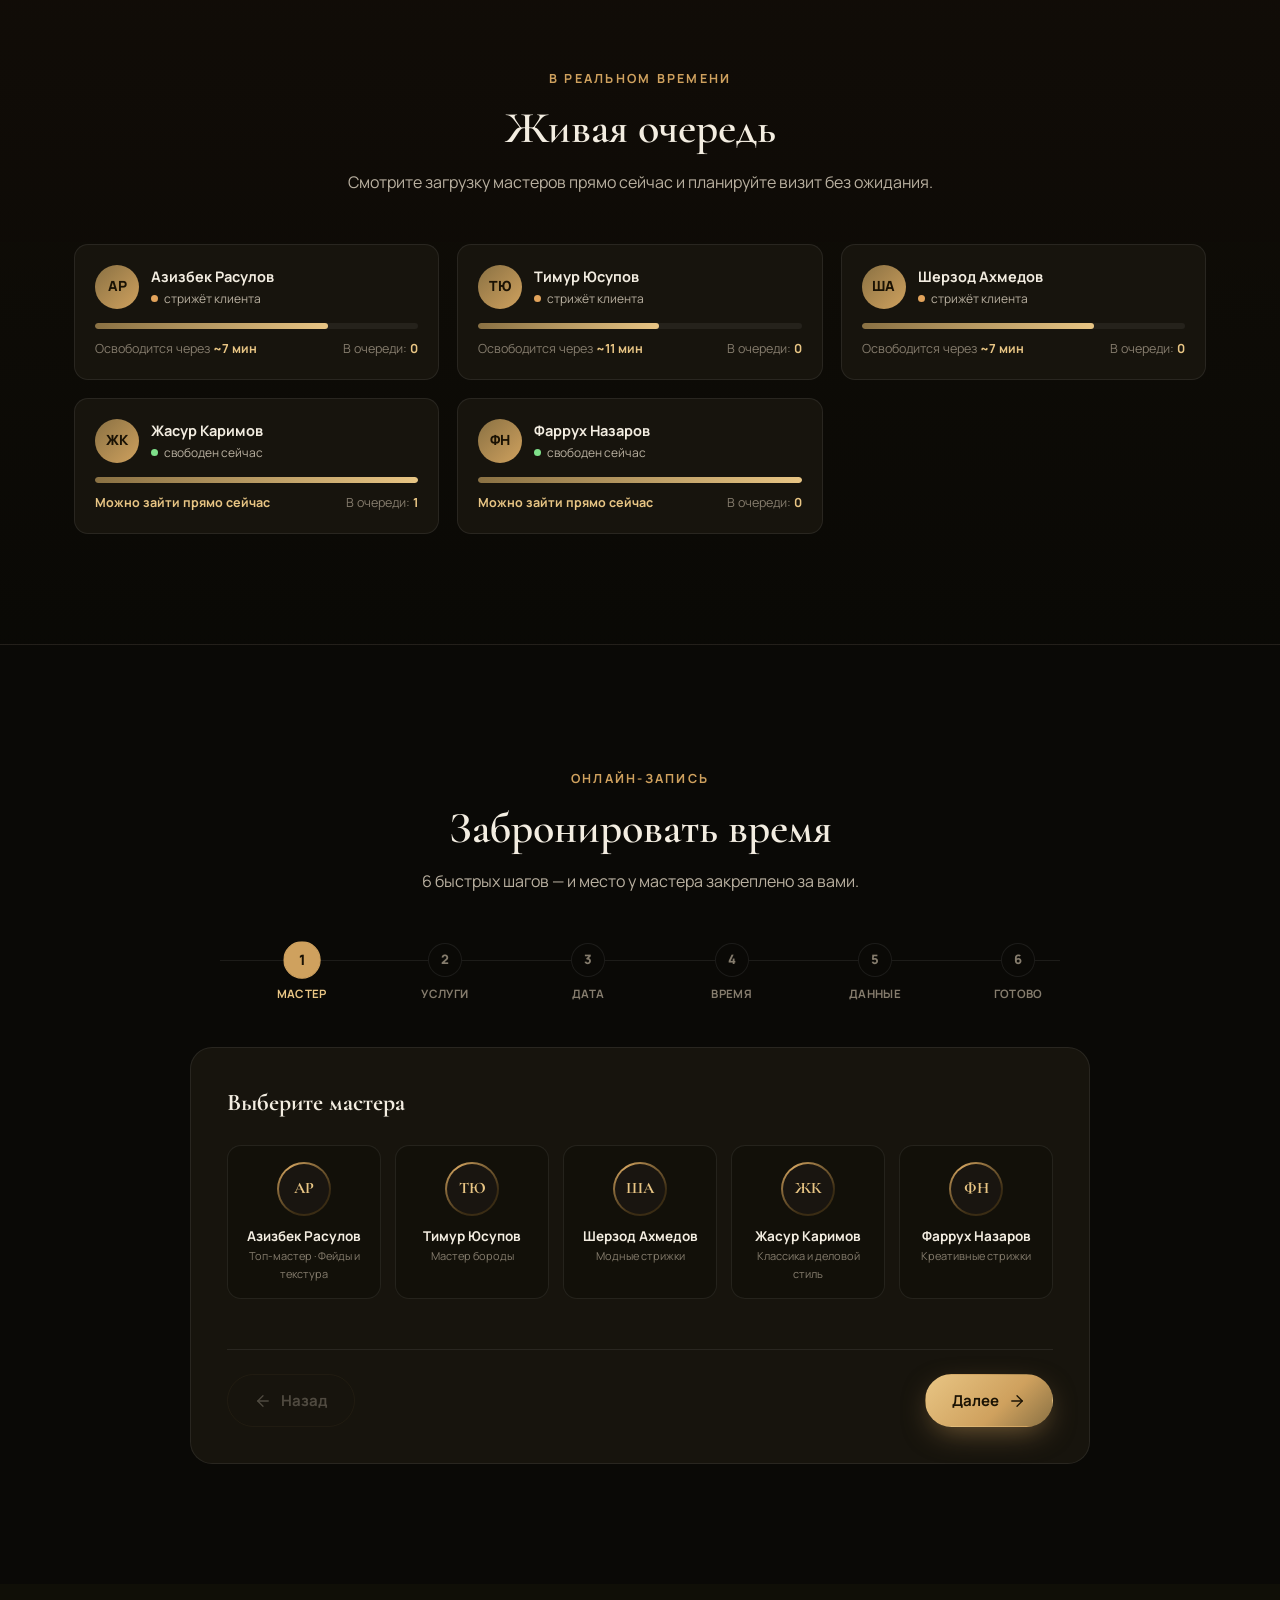
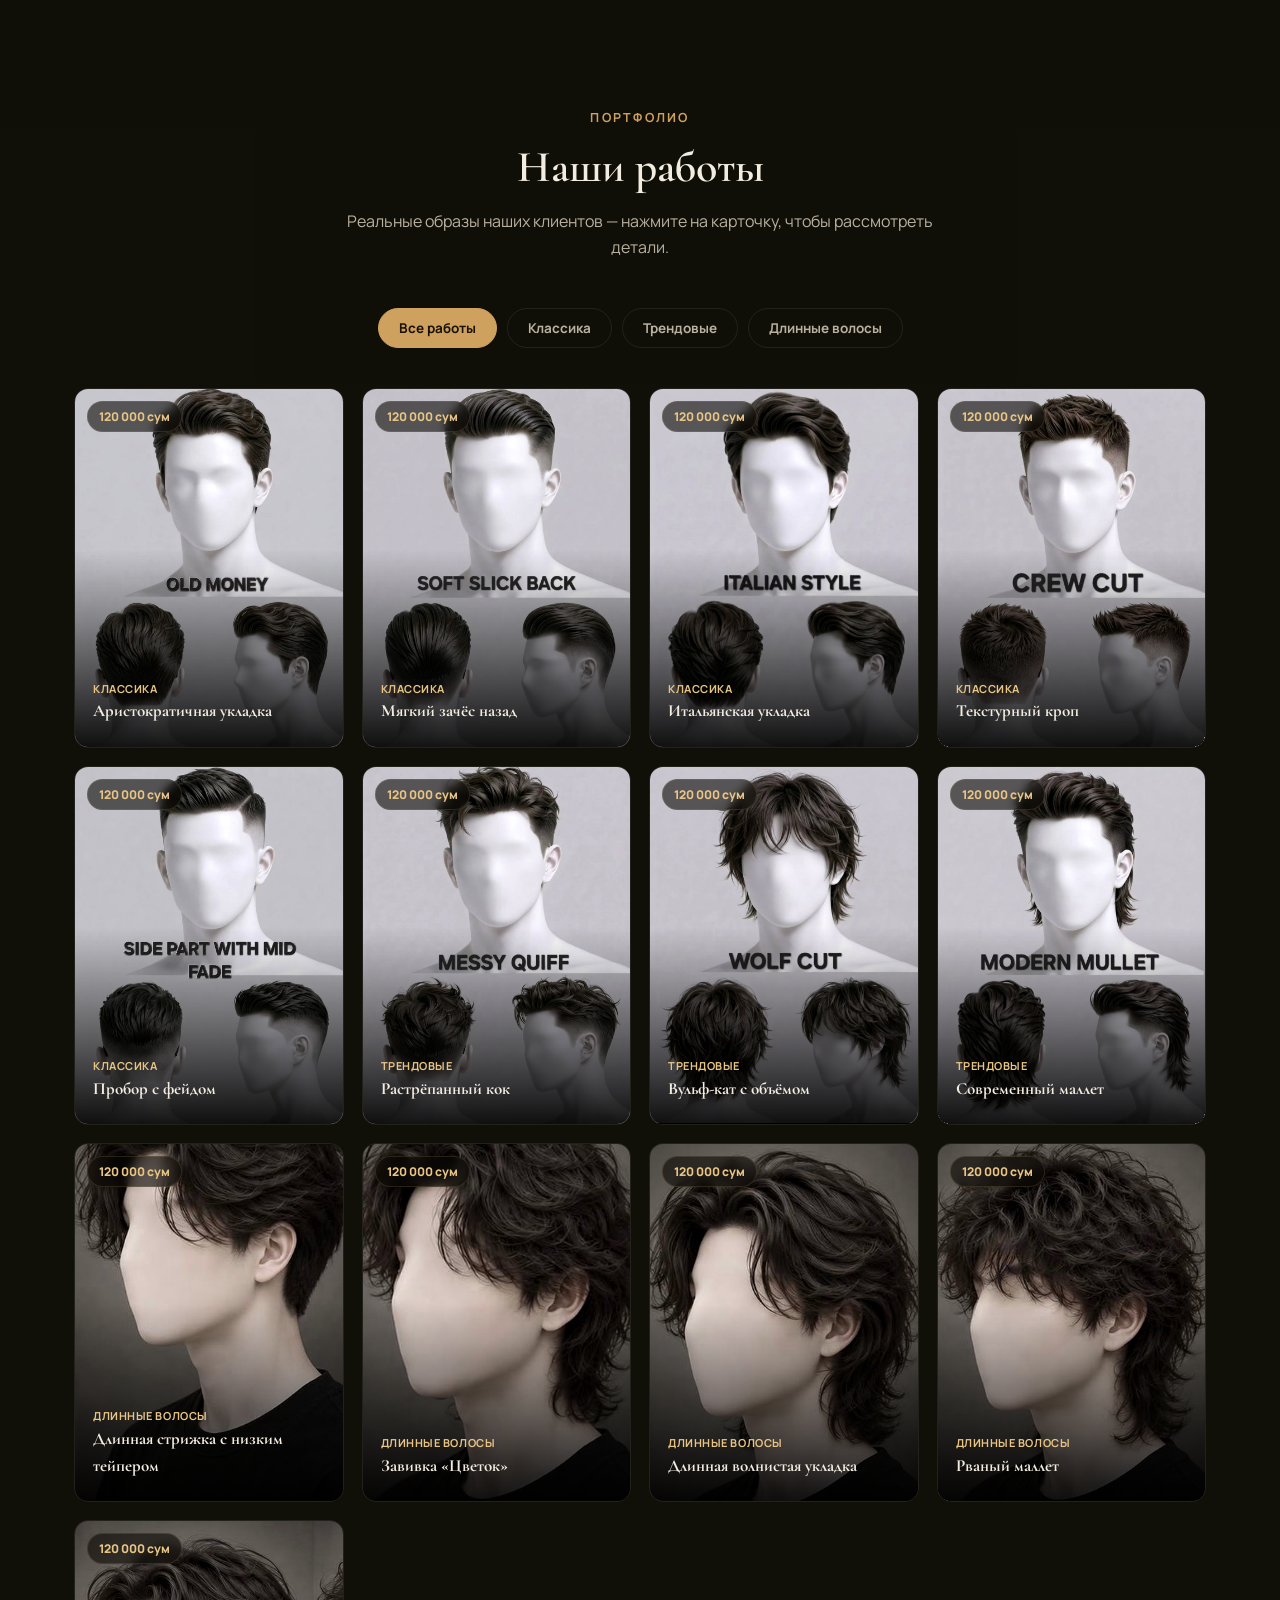
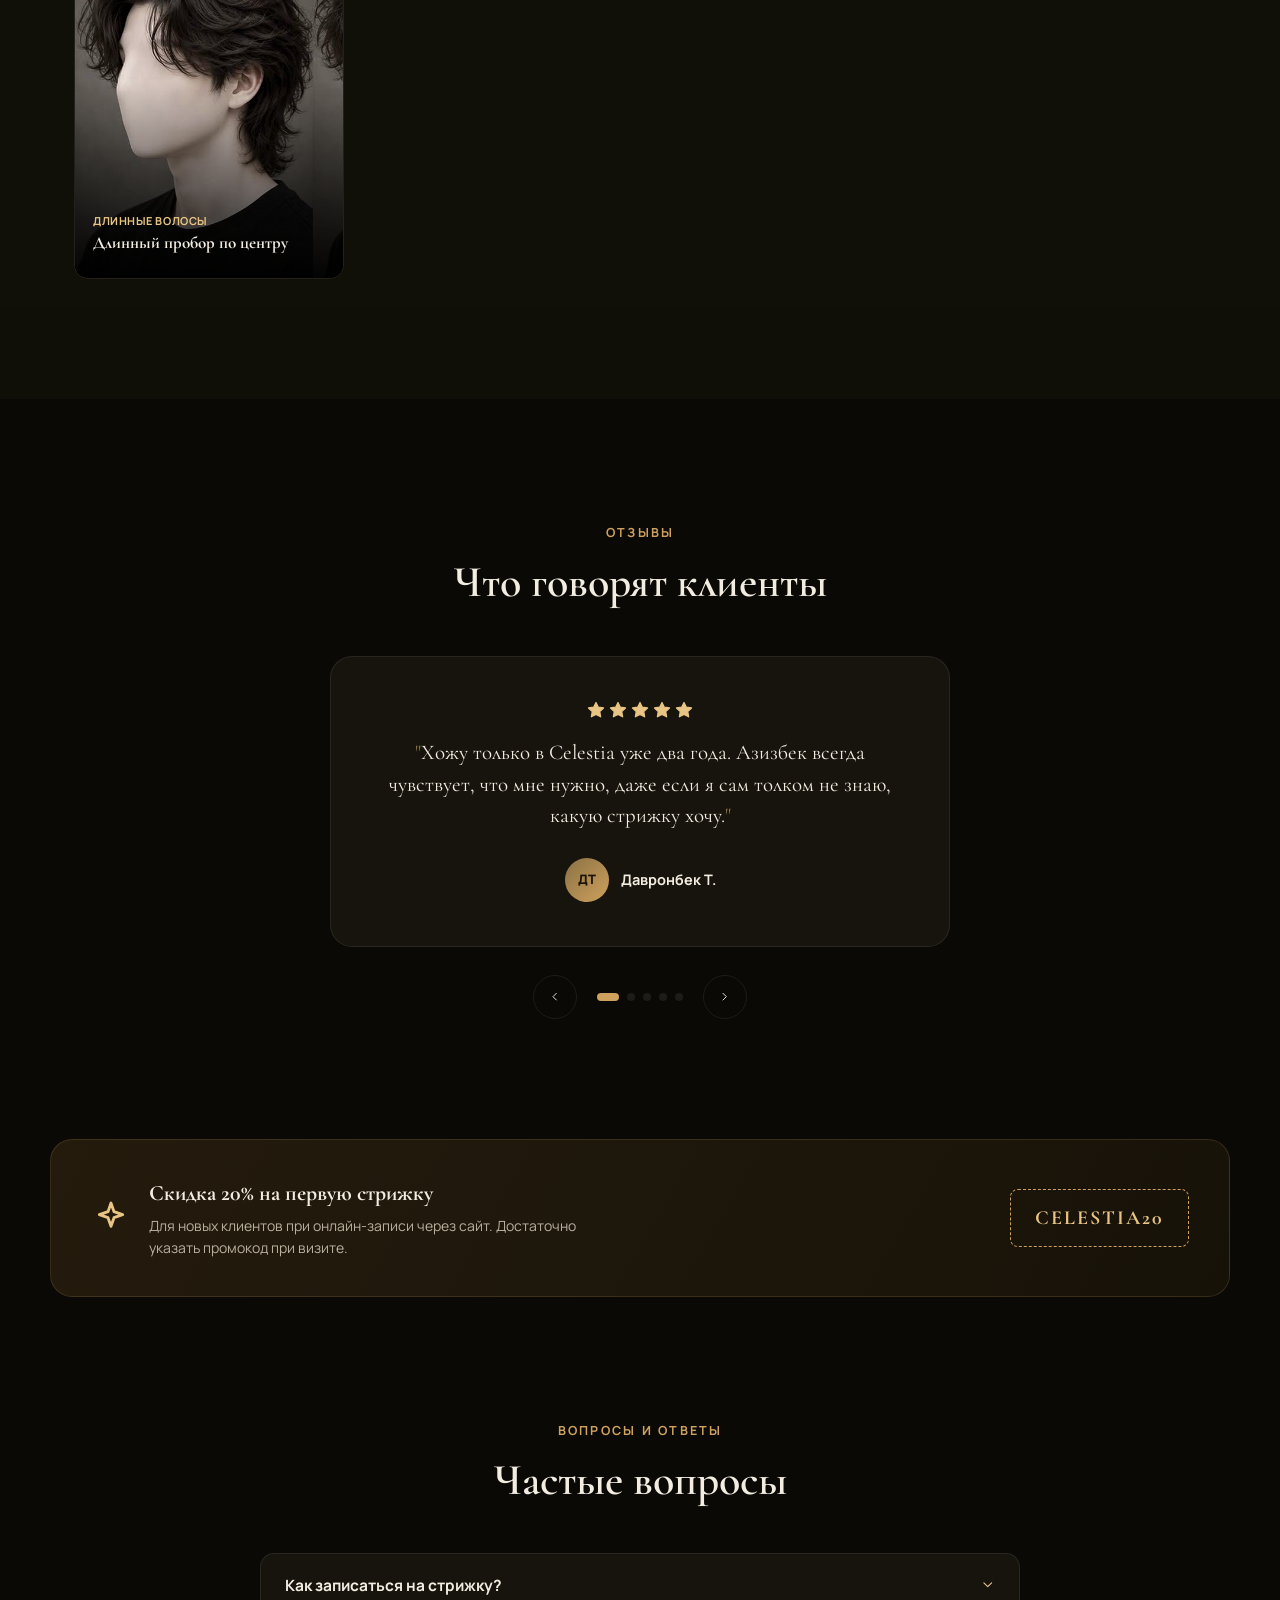
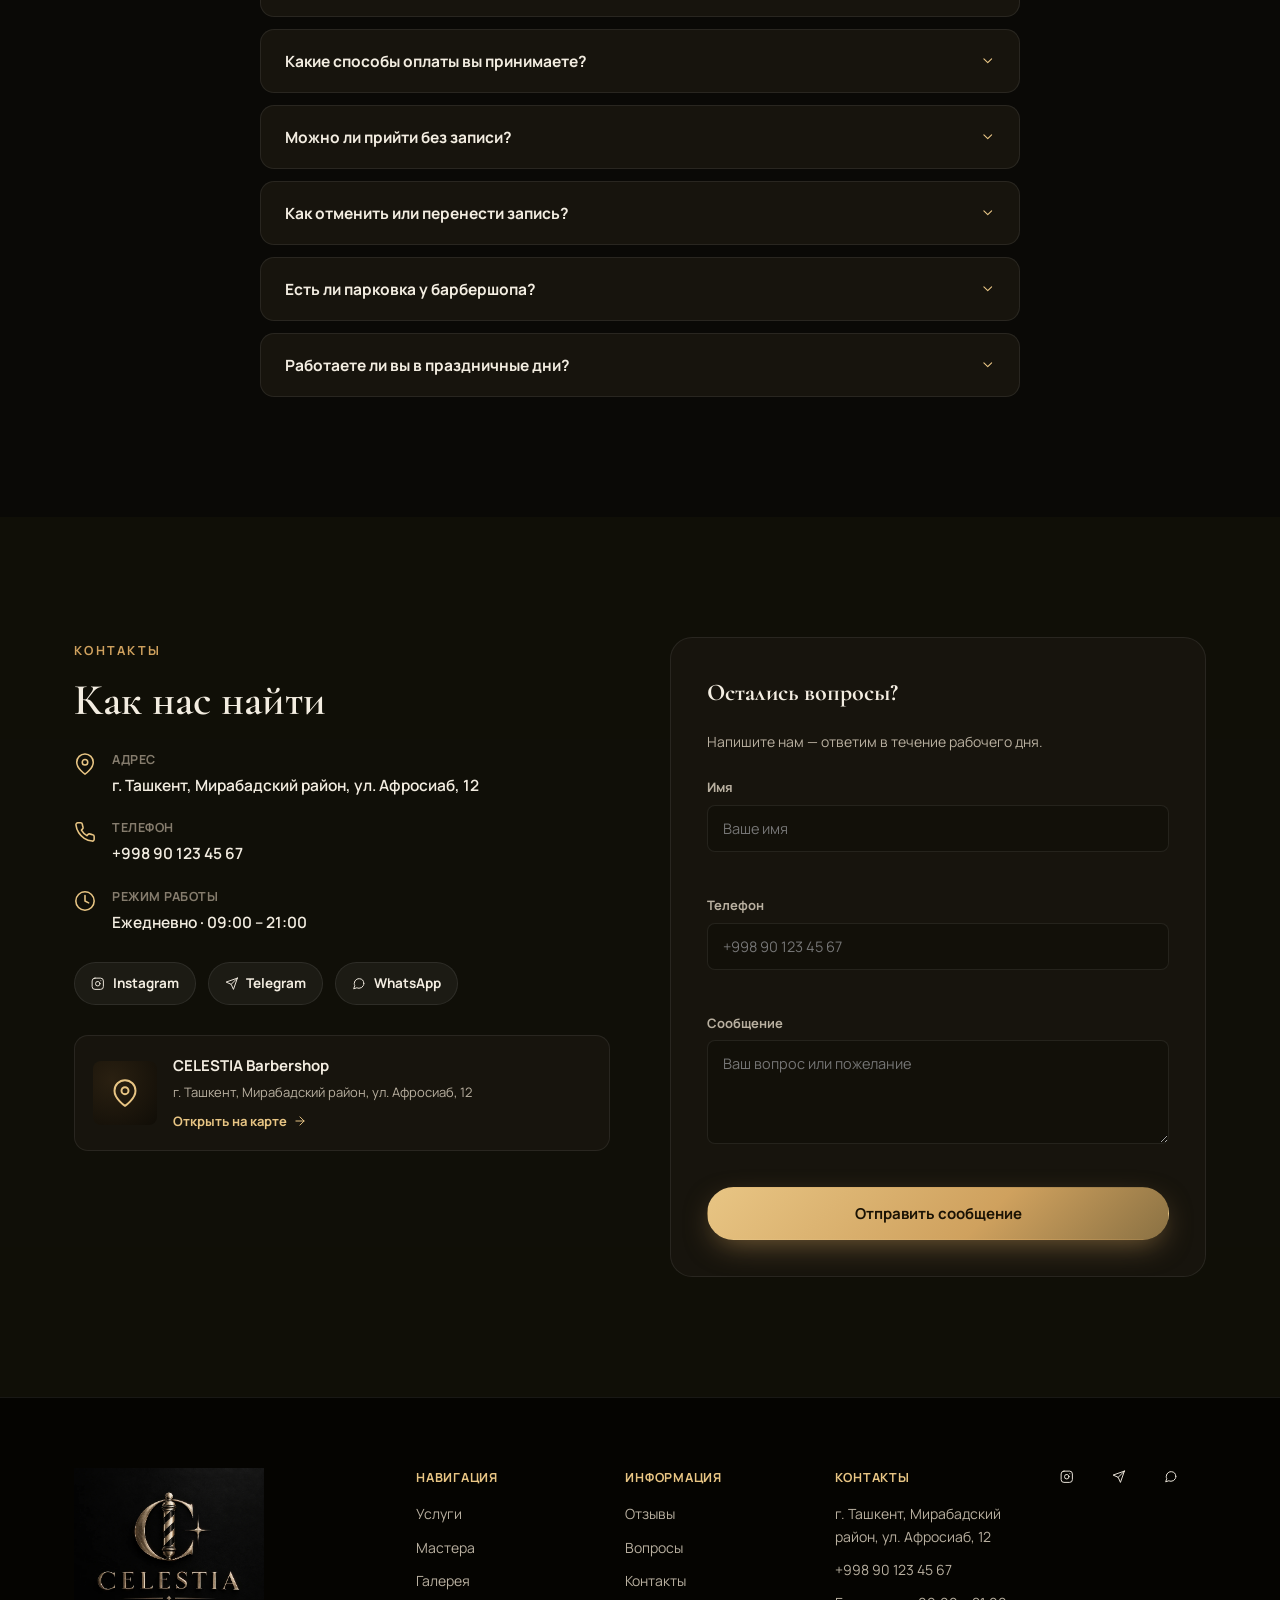
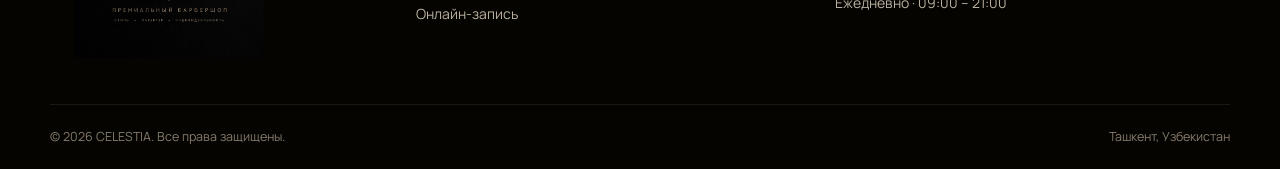
==== commit 5d4d8b7a: "Replace gallery with 13 new signature looks, add matching services Swap the entire portfolio gallery" ====
--- a/index.html
+++ b/index.html
@@ -555,6 +555,7 @@
     <div class="lightbox__info">
       <h3 id="lightboxTitle"></h3>
       <p id="lightboxDesc"></p>
+      <strong id="lightboxPrice" class="lightbox__price" hidden></strong>
       <a href="#booking" id="lightboxBookBtn" class="btn btn--gold">Записаться на эту стрижку</a>
     </div>
     <button class="lightbox__nav lightbox__nav--next" id="lightboxNext" aria-label="Следующая"><svg class="icon"><use href="#i-chevron-right"/></svg></button>
--- a/css/style.css
+++ b/css/style.css
@@ -550,6 +550,11 @@
 }
 .gallery-card:hover .gallery-card__zoom{ opacity: 1; transform: scale(1); }
 .gallery-card__zoom .icon{ width: 16px; height: 16px; }
+.gallery-card__price{
+  position: absolute; top: 12px; left: 12px; z-index: 1;
+  font-size: 12px; font-weight: 800; padding: 5px 11px; border-radius: 999px;
+  background: rgba(10,9,6,.6); backdrop-filter: blur(4px); color: var(--gold-bright); border: 1px solid var(--line);
+}
 
 /* ---------- Reviews ---------- */
 .reviews{ padding: 120px 0; }
@@ -685,6 +690,7 @@
 .lightbox__visual.has-photo img{ width: 100%; height: 100%; object-fit: cover; }
 .lightbox__info{ padding: 36px; display: flex; flex-direction: column; justify-content: center; gap: 12px; }
 .lightbox__info h3{ font-family: var(--serif); font-size: 26px; margin: 0; }
+.lightbox__price{ color: var(--gold-bright); font-size: 20px; font-weight: 800; margin: -4px 0 4px; }
 .lightbox__info p{ color: var(--text-dim); margin: 0 0 12px; font-size: 14.5px; }
 .lightbox__close{ position: absolute; top: 14px; right: 14px; z-index: 2; width: 38px; height: 38px; border-radius: 50%; background: rgba(0,0,0,.4); border: none; color: #fff; display: flex; align-items: center; justify-content: center; }
 .lightbox__nav{ position: absolute; top: 50%; transform: translateY(-50%); z-index: 2; width: 40px; height: 40px; border-radius: 50%; background: rgba(0,0,0,.4); border: none; color: #fff; display: flex; align-items: center; justify-content: center; }
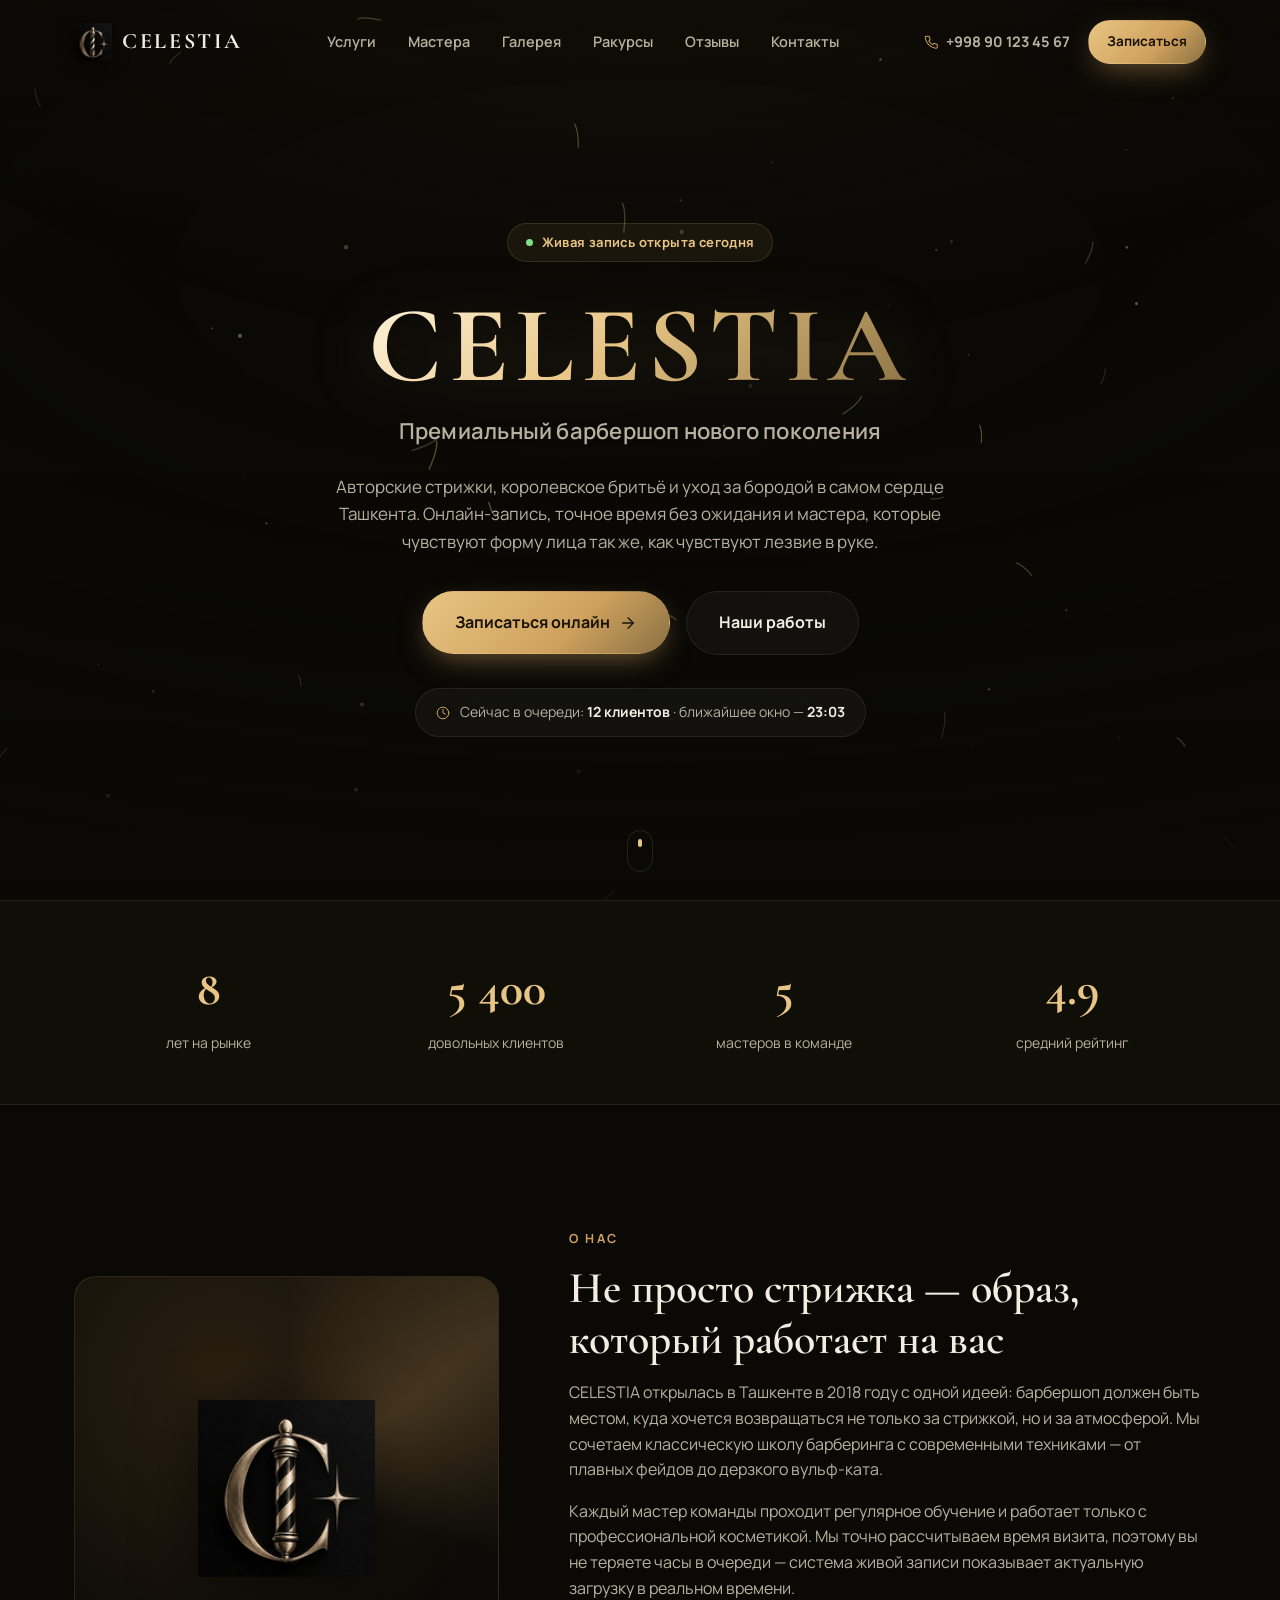
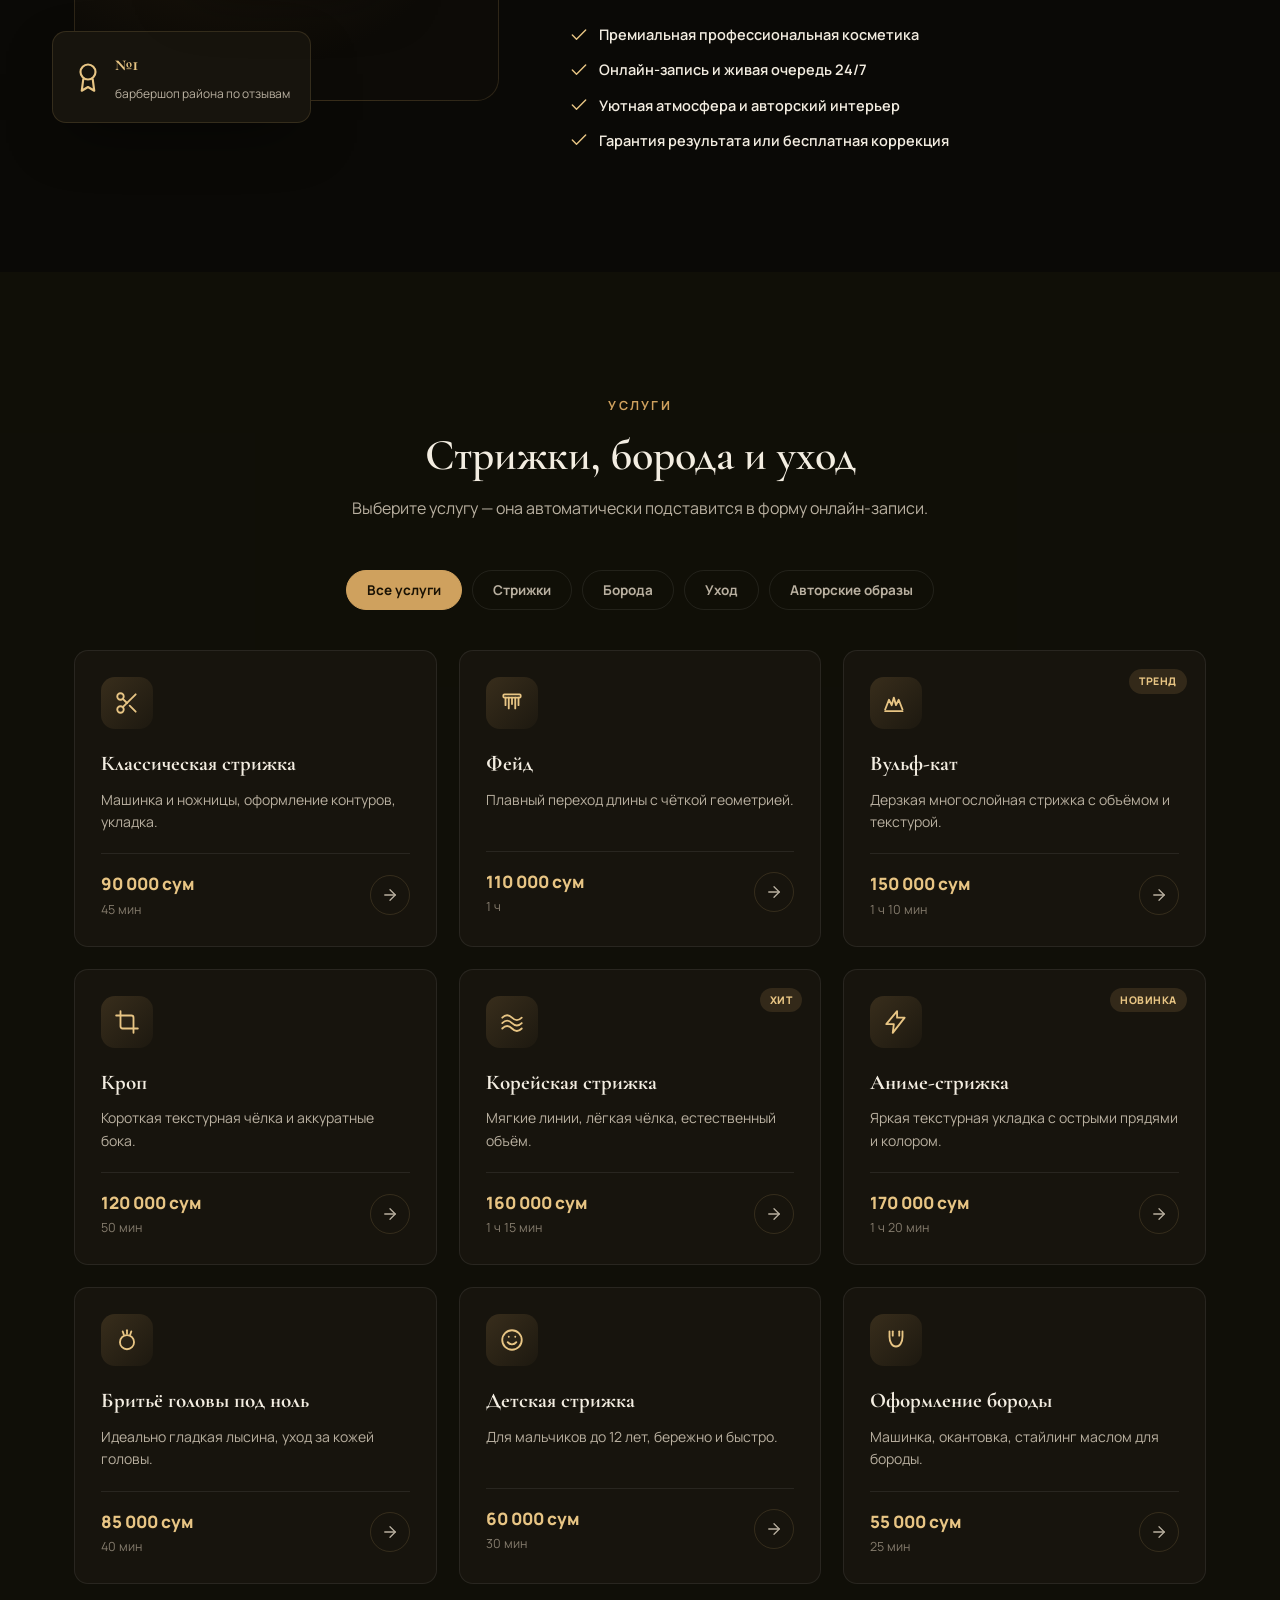
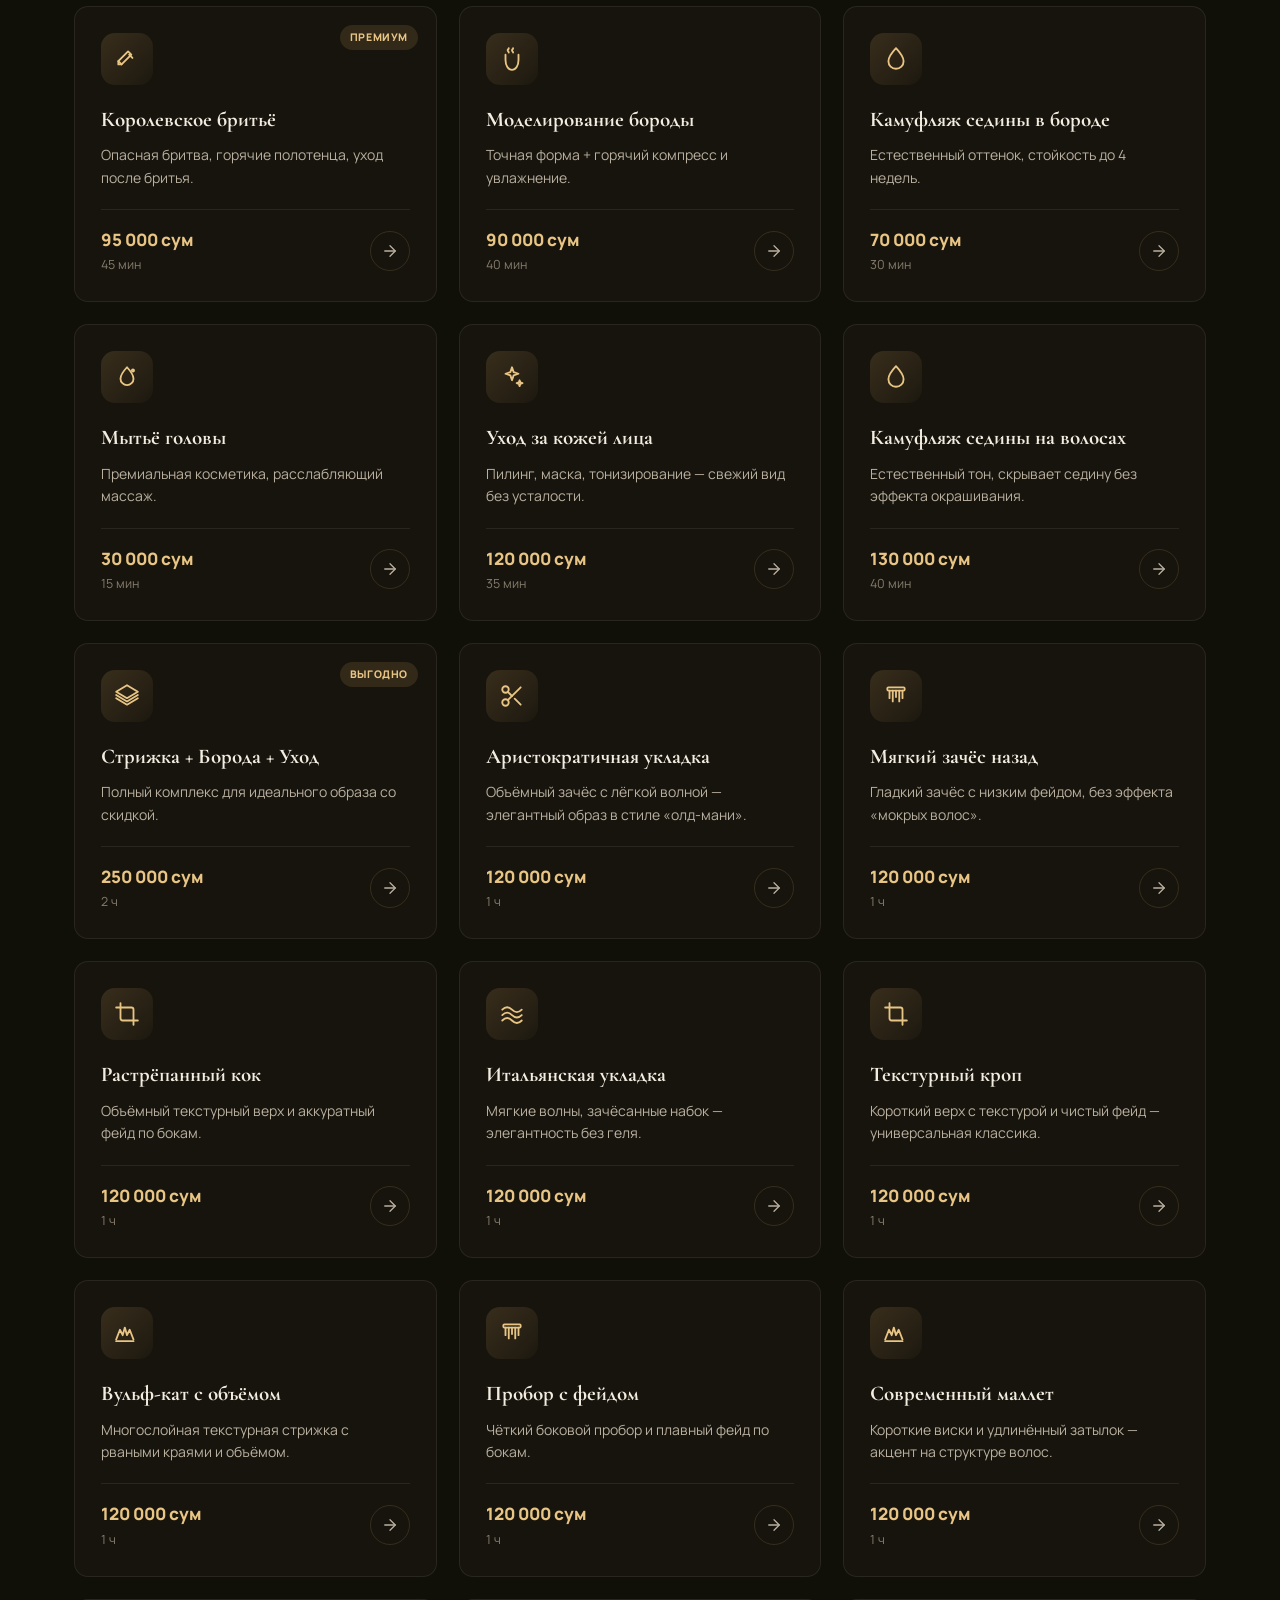
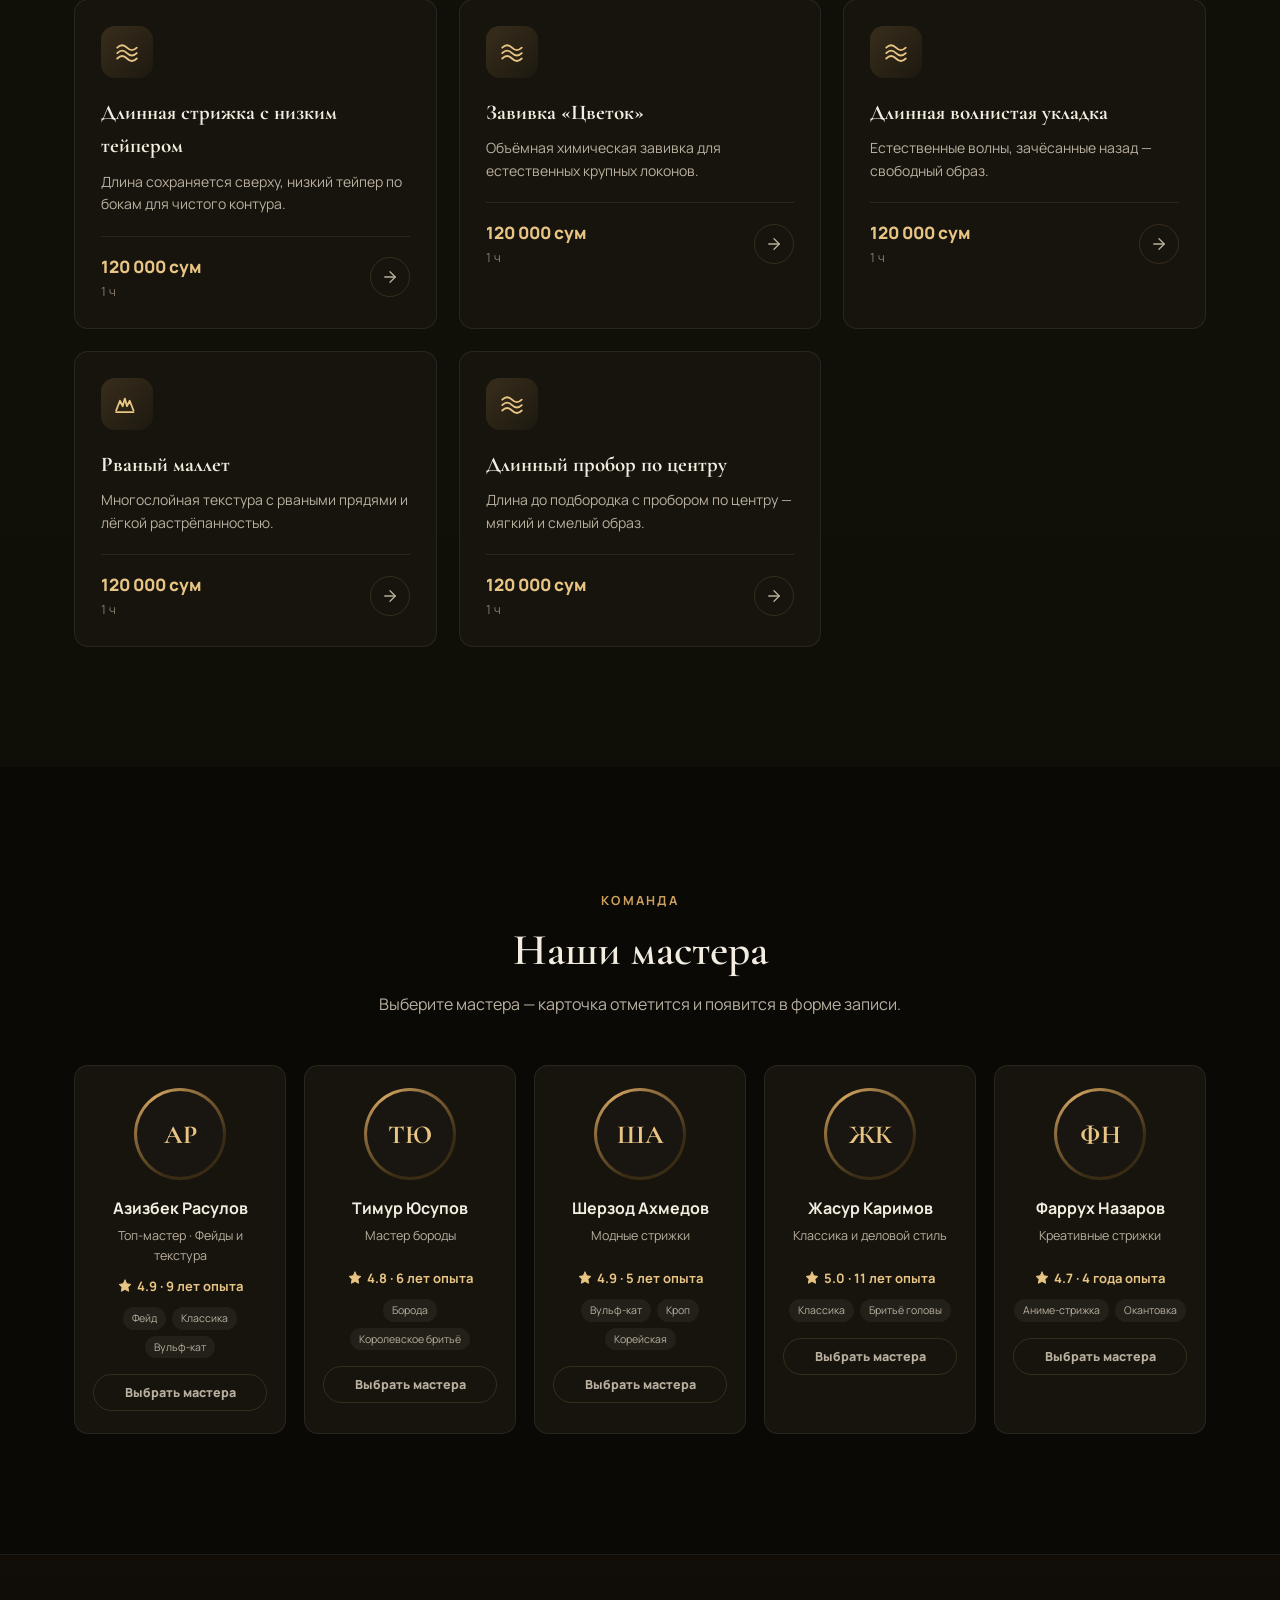
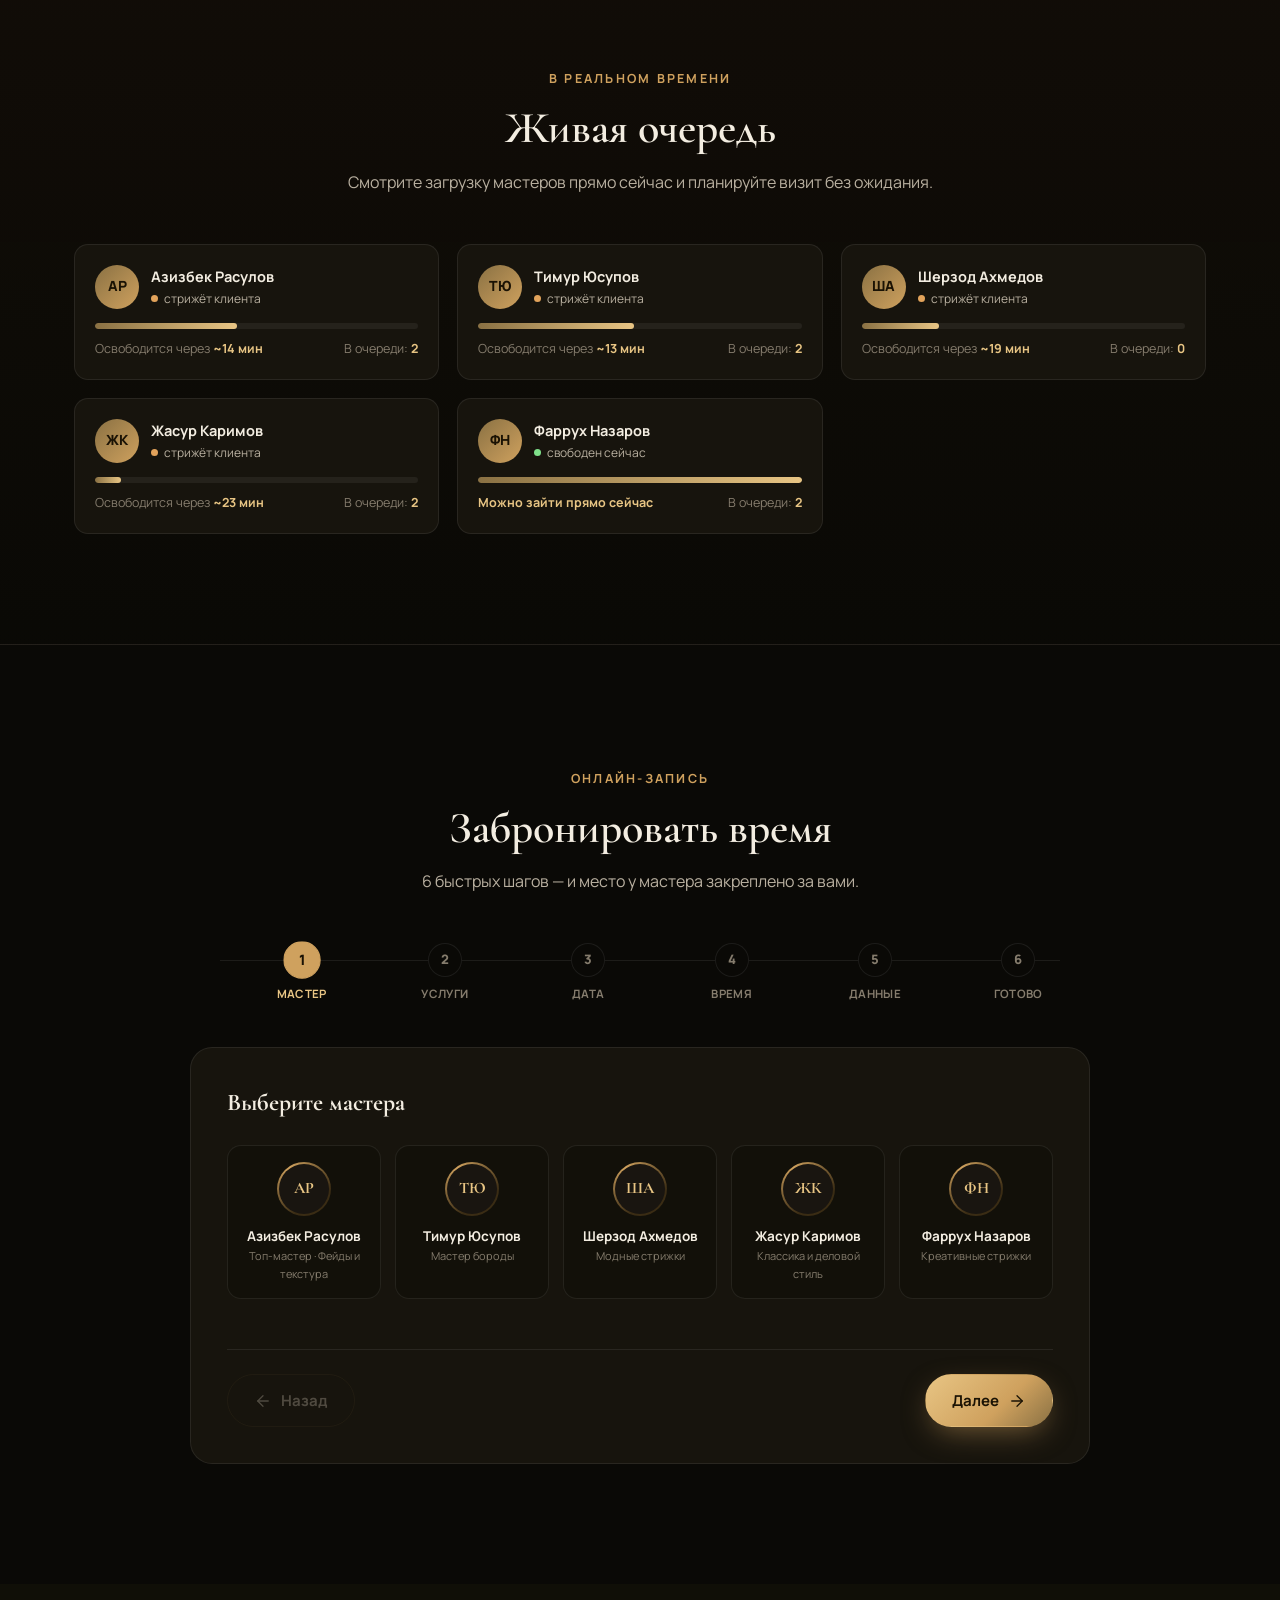
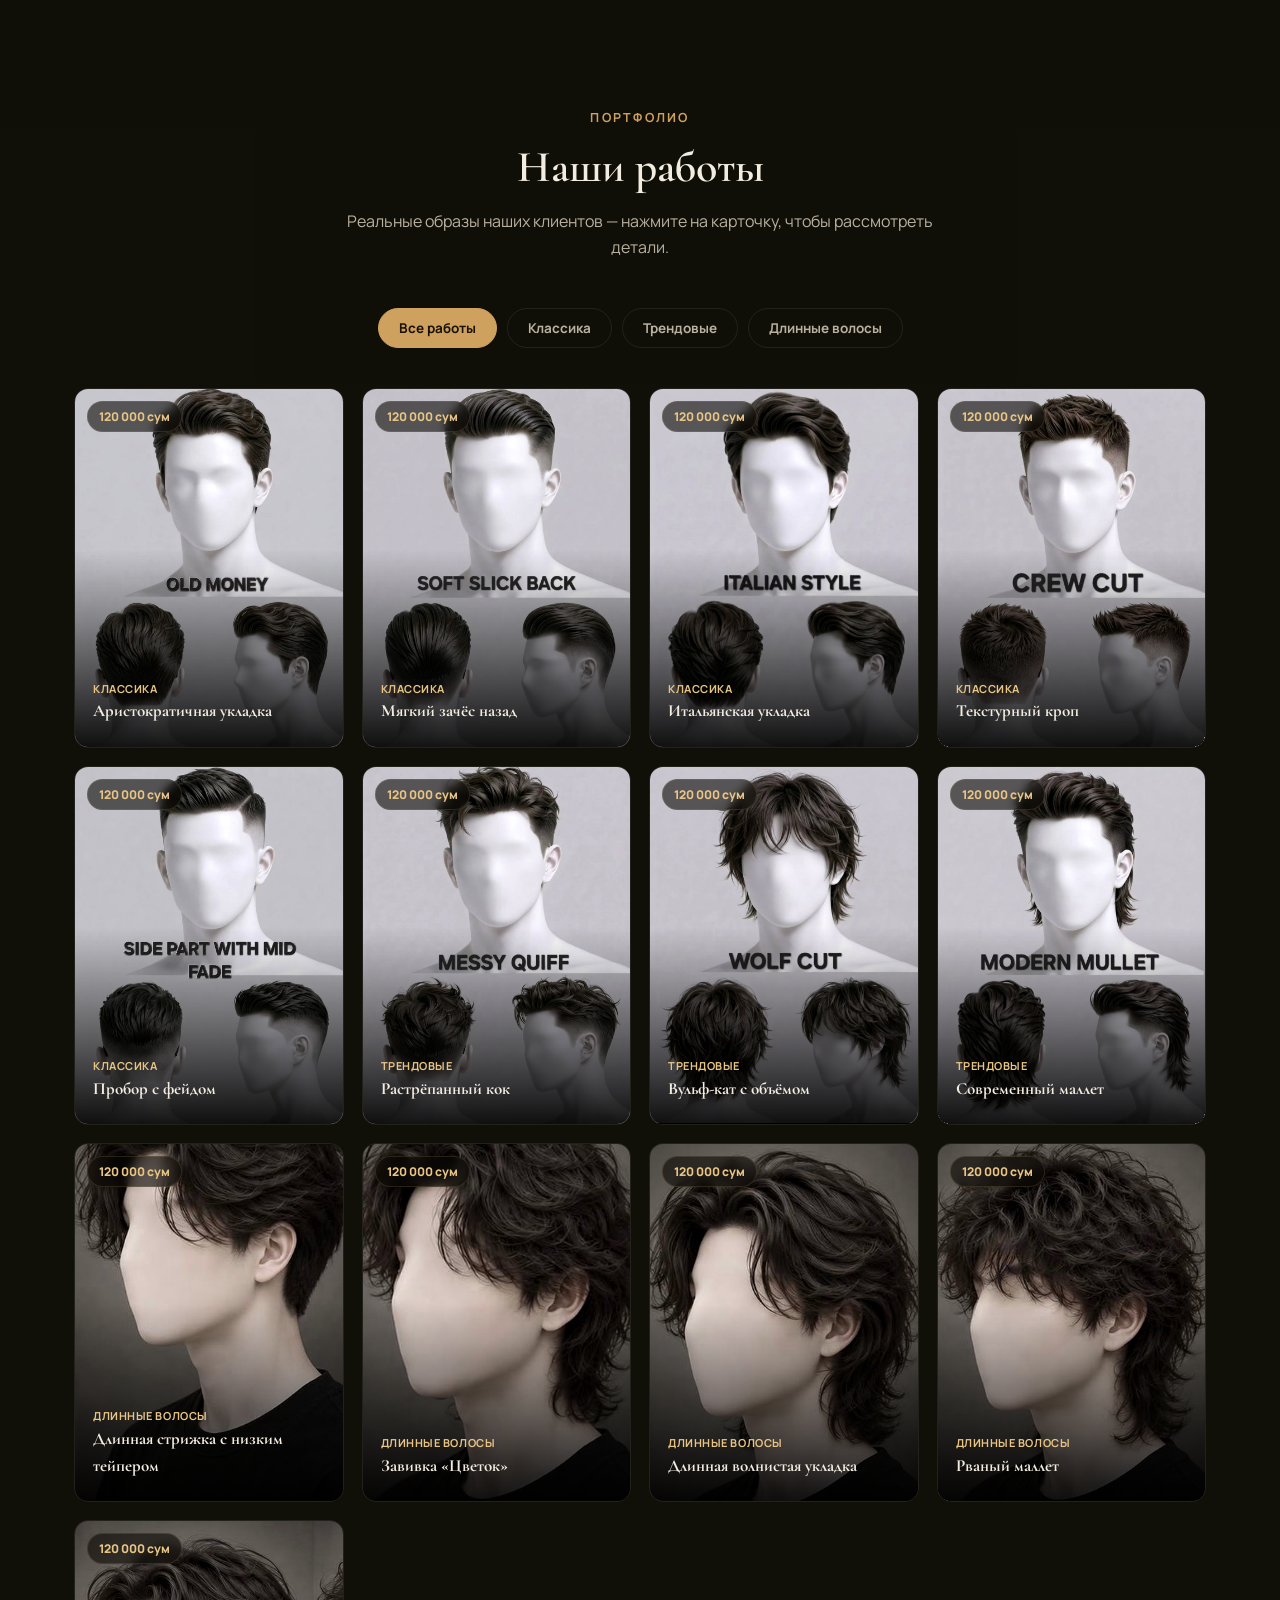
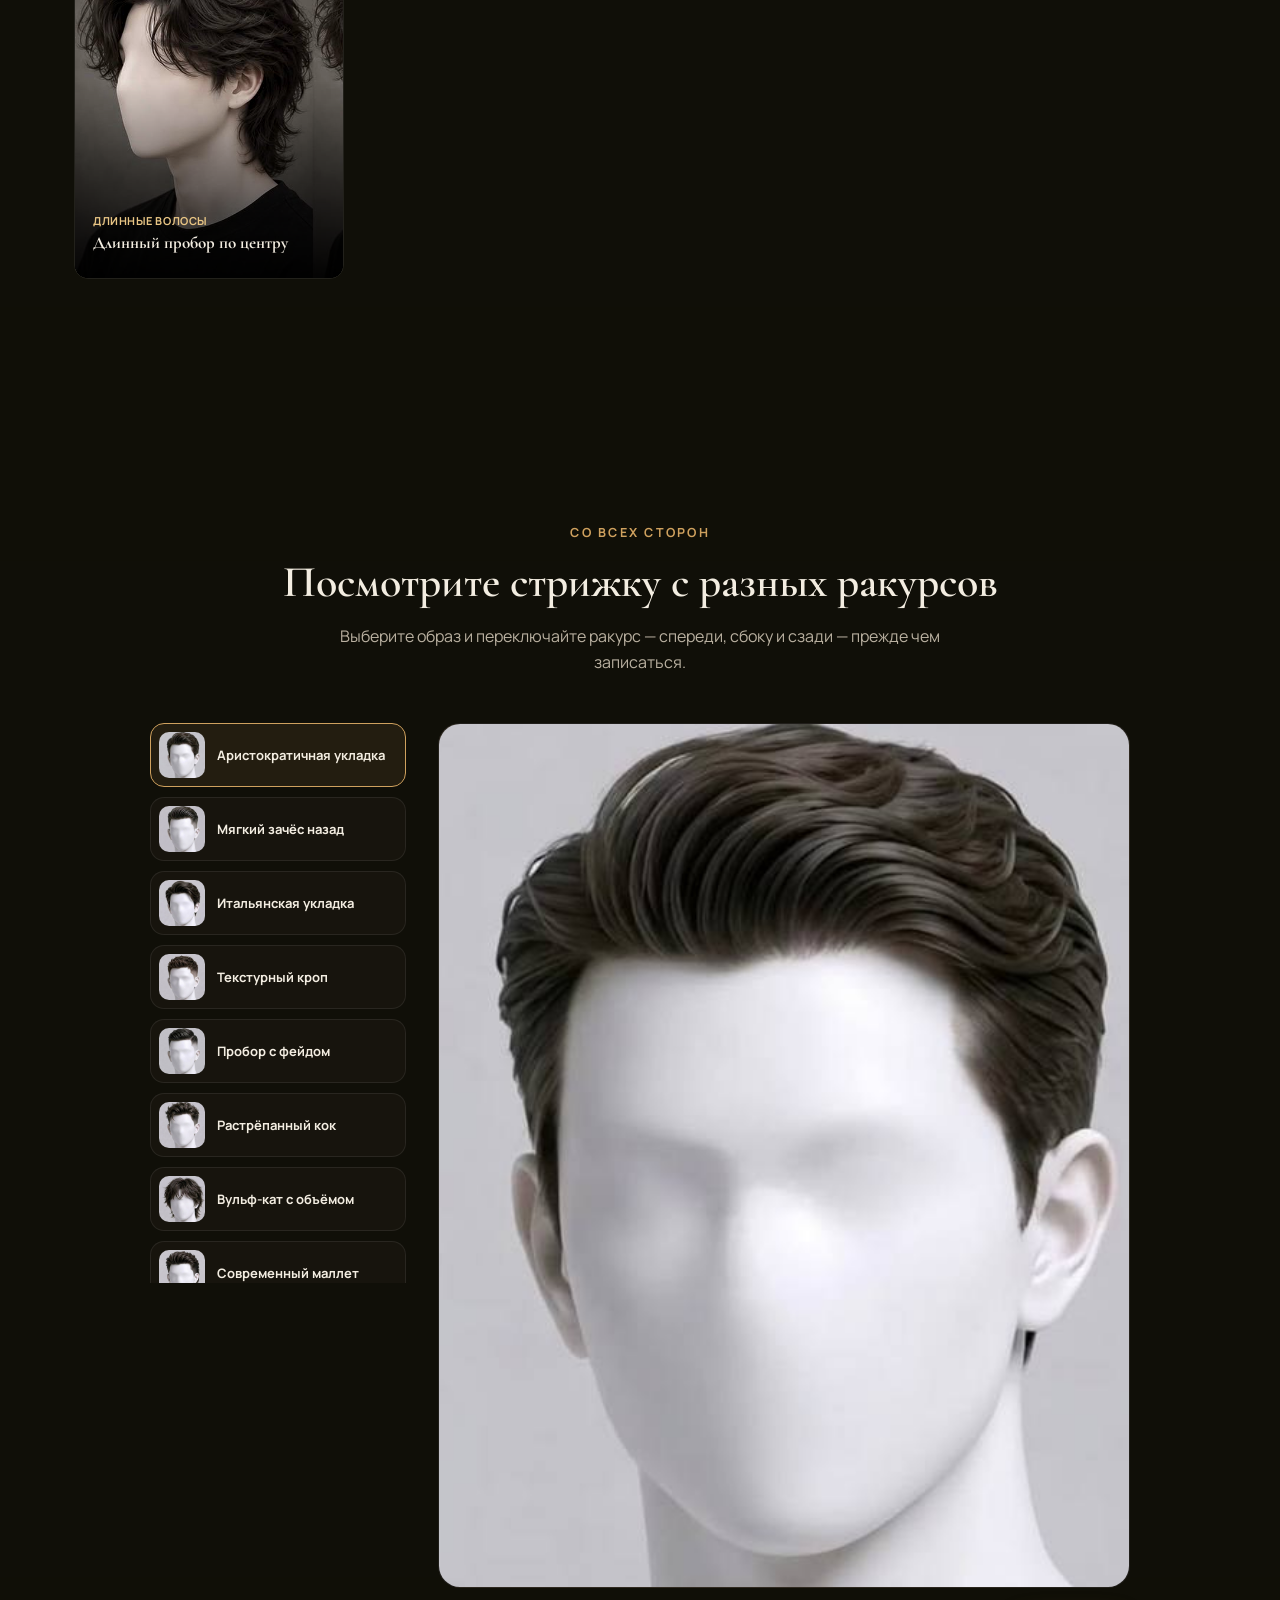
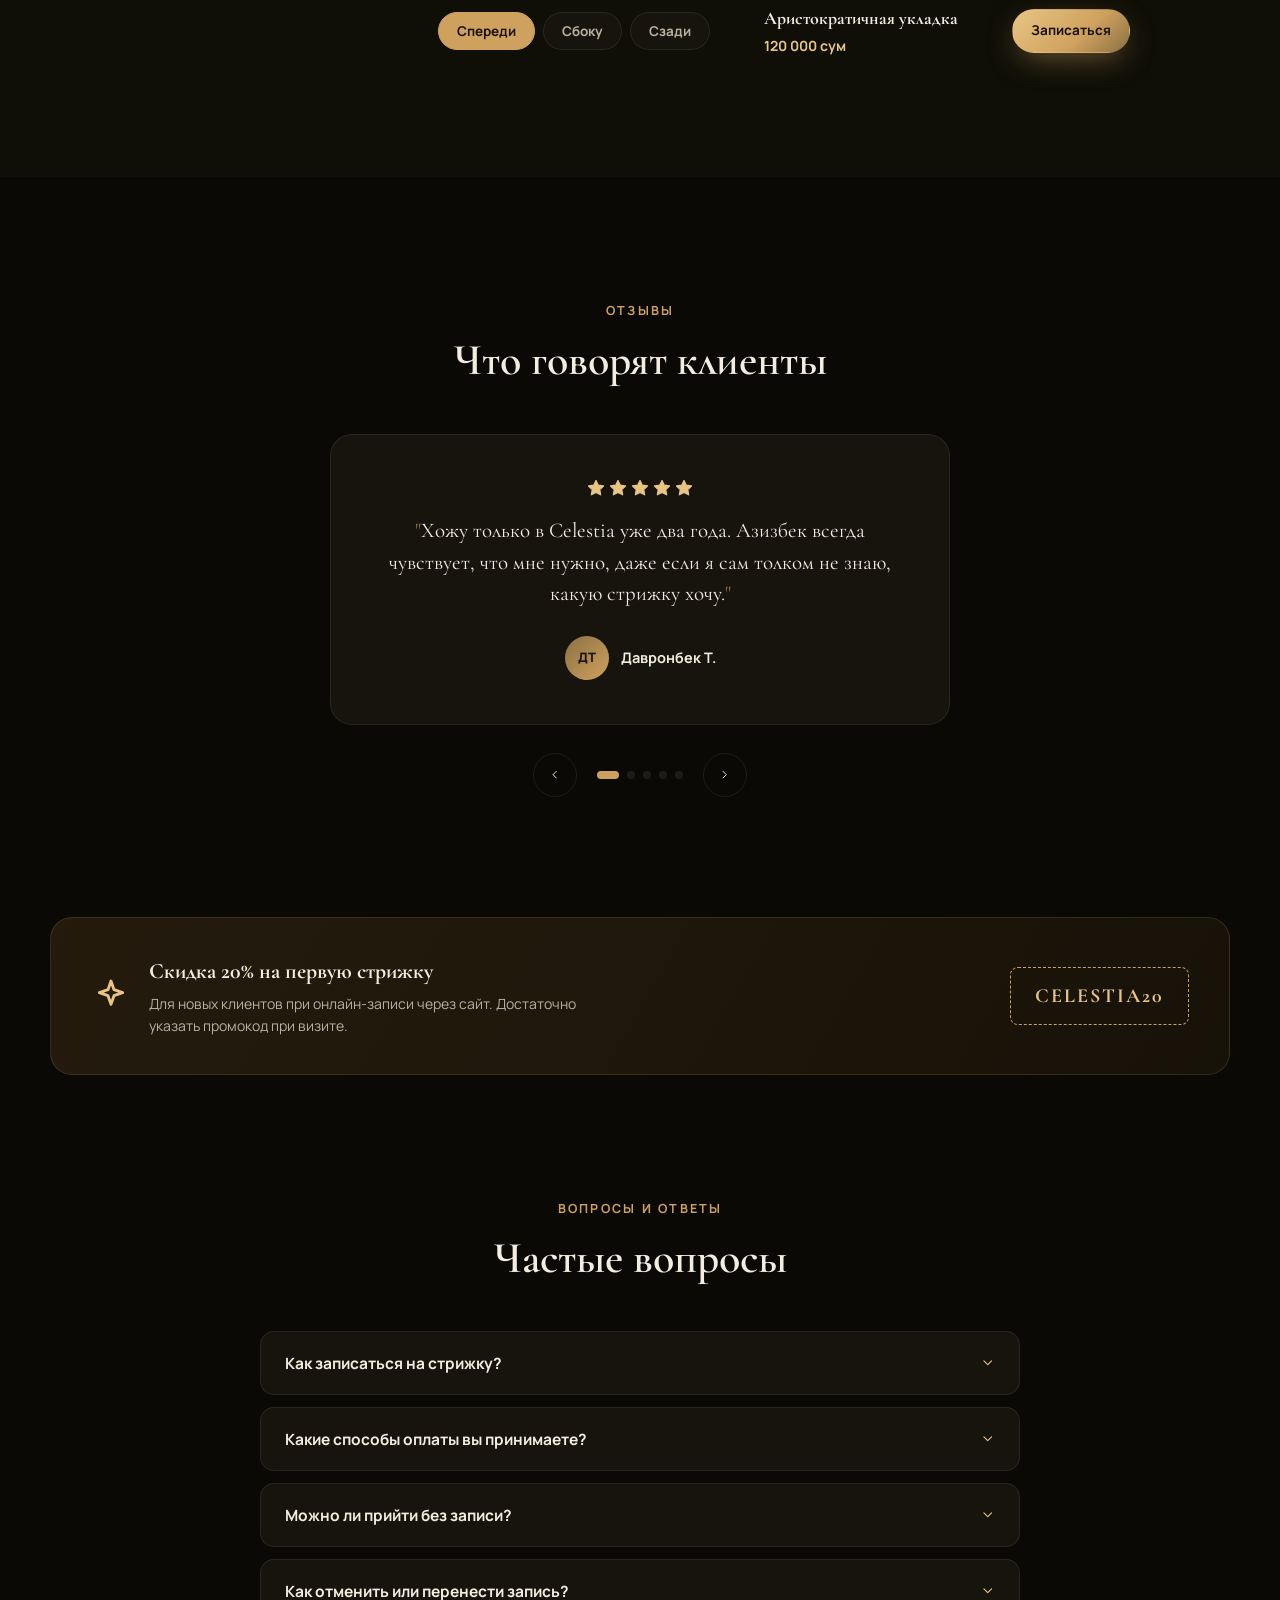
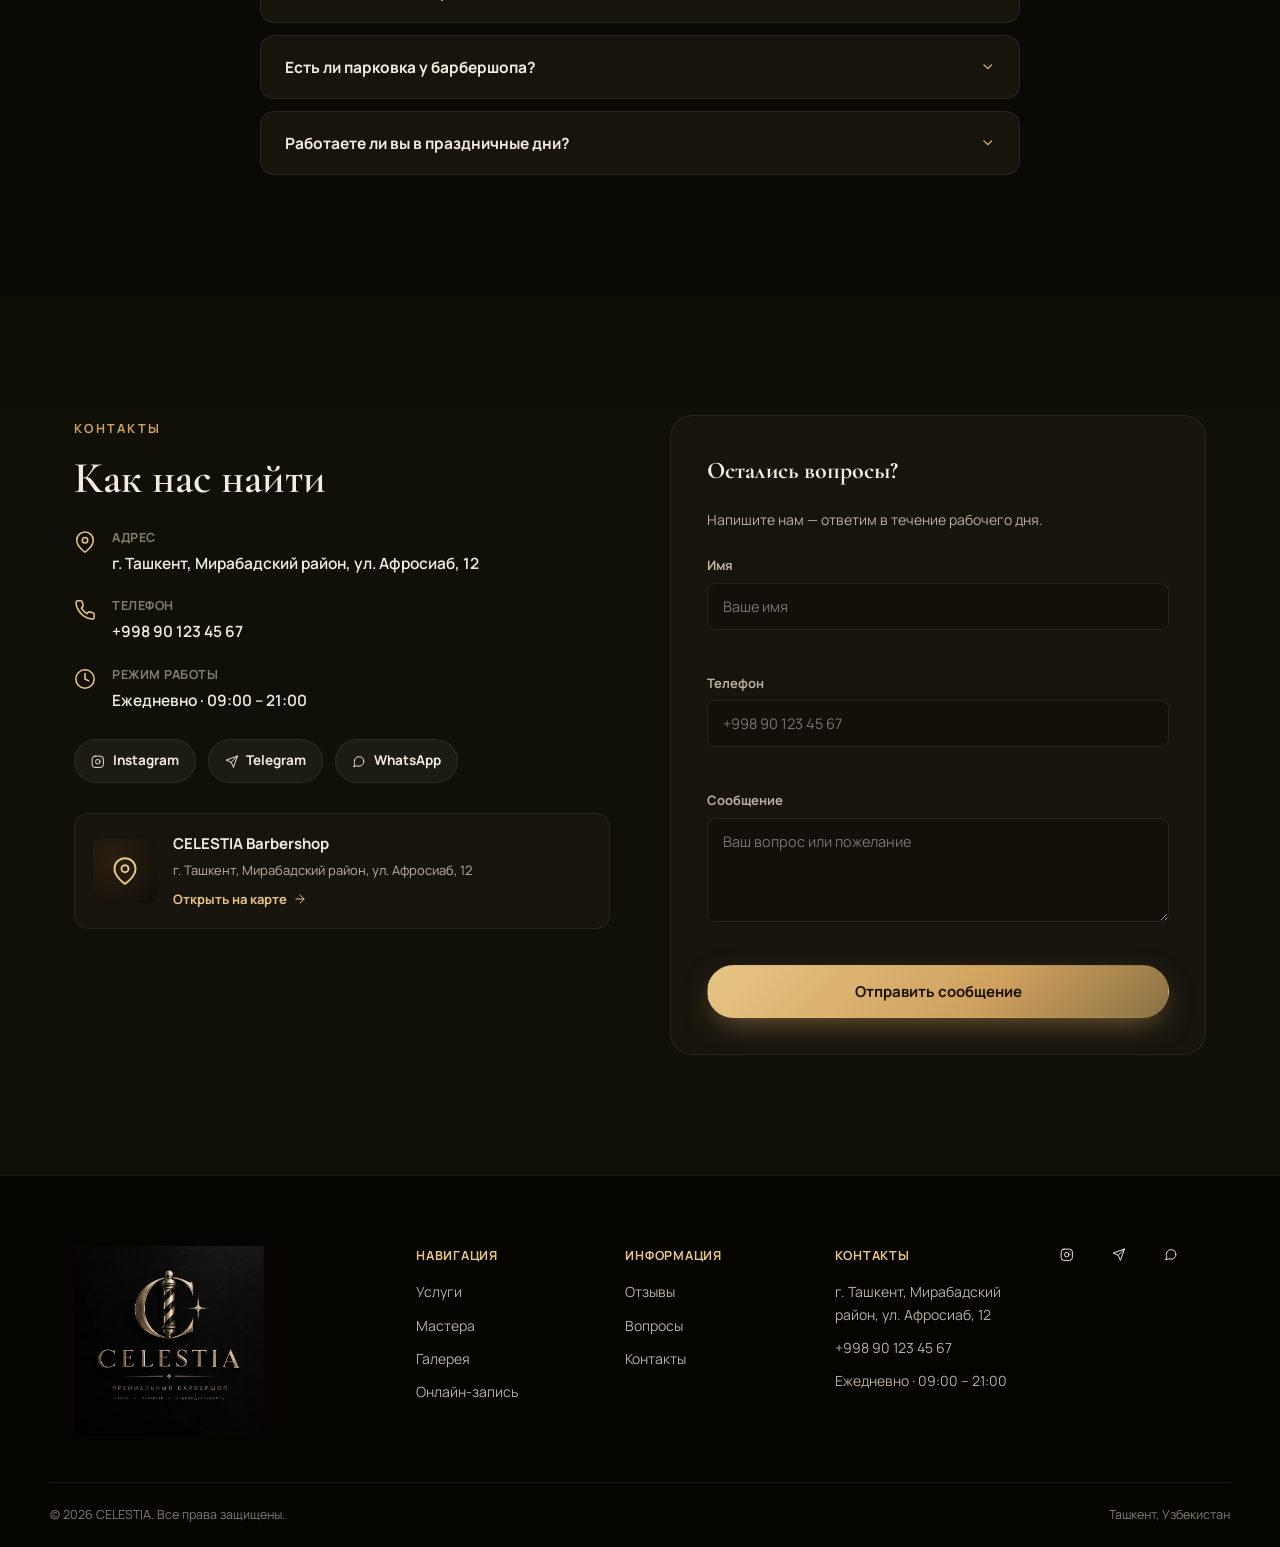
==== commit 213ed23e: "Add multi-angle viewer section for 8 looks with front/side/back photos New "Посмотрите стрижку с раз" ====
--- a/index.html
+++ b/index.html
@@ -84,6 +84,7 @@
       <a href="#services" class="nav__link">Услуги</a>
       <a href="#barbers" class="nav__link">Мастера</a>
       <a href="#gallery" class="nav__link">Галерея</a>
+      <a href="#angles" class="nav__link">Ракурсы</a>
       <a href="#reviews" class="nav__link">Отзывы</a>
       <a href="#contacts" class="nav__link">Контакты</a>
     </nav>
@@ -117,6 +118,7 @@
     <a href="#barbers" class="mobile-nav__link">Мастера</a>
     <a href="#queue" class="mobile-nav__link">Очередь</a>
     <a href="#gallery" class="mobile-nav__link">Галерея</a>
+    <a href="#angles" class="mobile-nav__link">Ракурсы</a>
     <a href="#reviews" class="mobile-nav__link">Отзывы</a>
     <a href="#faq" class="mobile-nav__link">Вопросы</a>
     <a href="#contacts" class="mobile-nav__link">Контакты</a>
@@ -392,6 +394,33 @@
     </div>
   </section>
 
+  <!-- ============================= ANGLE VIEWER ============================= -->
+  <section class="angles" id="angles">
+    <div class="container">
+      <div class="section-head reveal">
+        <span class="eyebrow">Со всех сторон</span>
+        <h2 class="section-title">Посмотрите стрижку с разных ракурсов</h2>
+        <p class="section-sub">Выберите образ и переключайте ракурс — спереди, сбоку и сзади — прежде чем записаться.</p>
+      </div>
+      <div class="angles__wrap reveal">
+        <div class="angles__picker" id="anglesPicker"></div>
+        <div class="angles__stage">
+          <div class="angles__frame">
+            <img id="anglesImage" src="" alt="">
+          </div>
+          <div class="angles__controls">
+            <div class="angles__views" id="anglesViews"></div>
+            <div class="angles__info">
+              <strong id="anglesTitle"></strong>
+              <span id="anglesPrice"></span>
+            </div>
+            <a href="#booking" class="btn btn--gold btn--sm" id="anglesBookBtn">Записаться</a>
+          </div>
+        </div>
+      </div>
+    </div>
+  </section>
+
   <!-- ============================= TESTIMONIALS ============================= -->
   <section class="reviews" id="reviews">
     <div class="container">
--- a/css/style.css
+++ b/css/style.css
@@ -556,6 +556,44 @@
   background: rgba(10,9,6,.6); backdrop-filter: blur(4px); color: var(--gold-bright); border: 1px solid var(--line);
 }
 
+/* ---------- Angle viewer ---------- */
+.angles{ padding: 120px 0; background: rgba(18,16,9,.88); }
+.angles__wrap{ display: grid; grid-template-columns: 260px 1fr; gap: 28px; max-width: 980px; margin: 0 auto; }
+.angles__picker{
+  display: flex; flex-direction: column; gap: 10px; max-height: 560px; overflow-y: auto; padding-right: 4px;
+}
+.angle-thumb{
+  display: flex; align-items: center; gap: 12px; padding: 8px; border-radius: var(--radius); border: 1px solid var(--line-soft);
+  background: var(--bg-card); text-align: left; transition: all .25s var(--ease);
+}
+.angle-thumb:hover{ border-color: var(--line); }
+.angle-thumb.is-active{ border-color: var(--gold); background: rgba(207,161,94,.1); }
+.angle-thumb img{ width: 46px; height: 46px; border-radius: 10px; object-fit: cover; flex-shrink: 0; }
+.angle-thumb span{ font-size: 13px; font-weight: 700; color: var(--text); line-height: 1.3; }
+.angles__stage{ display: flex; flex-direction: column; gap: 16px; }
+.angles__frame{
+  border-radius: var(--radius-lg); overflow: hidden; border: 1px solid var(--line-soft);
+  background: radial-gradient(circle at 35% 25%, #2a2011, #0d0b07 75%); aspect-ratio: 4/5;
+}
+.angles__frame img{ width: 100%; height: 100%; object-fit: cover; transition: opacity .25s var(--ease); }
+.angles__controls{ display: flex; align-items: center; justify-content: space-between; gap: 16px; flex-wrap: wrap; }
+.angles__views{ display: flex; gap: 8px; }
+.angle-view{
+  padding: 9px 18px; border-radius: 999px; border: 1px solid var(--line-soft); background: var(--bg-card);
+  color: var(--text-dim); font-weight: 700; font-size: 13.5px; transition: all .25s var(--ease);
+}
+.angle-view:hover{ border-color: var(--line); color: var(--text); }
+.angle-view.is-active{ background: var(--gold); border-color: var(--gold); color: #1a1204; }
+.angles__info{ display: flex; flex-direction: column; gap: 2px; }
+.angles__info strong{ font-family: var(--serif); font-size: 18px; }
+.angles__info span{ color: var(--gold-bright); font-weight: 700; font-size: 14px; }
+@media (max-width: 720px){
+  .angles__wrap{ grid-template-columns: 1fr; }
+  .angles__picker{ flex-direction: row; max-height: none; overflow-x: auto; overflow-y: visible; }
+  .angle-thumb{ flex-direction: column; min-width: 96px; text-align: center; }
+  .angle-thumb span{ font-size: 11.5px; }
+}
+
 /* ---------- Reviews ---------- */
 .reviews{ padding: 120px 0; }
 .reviews__slider{ overflow: hidden; }
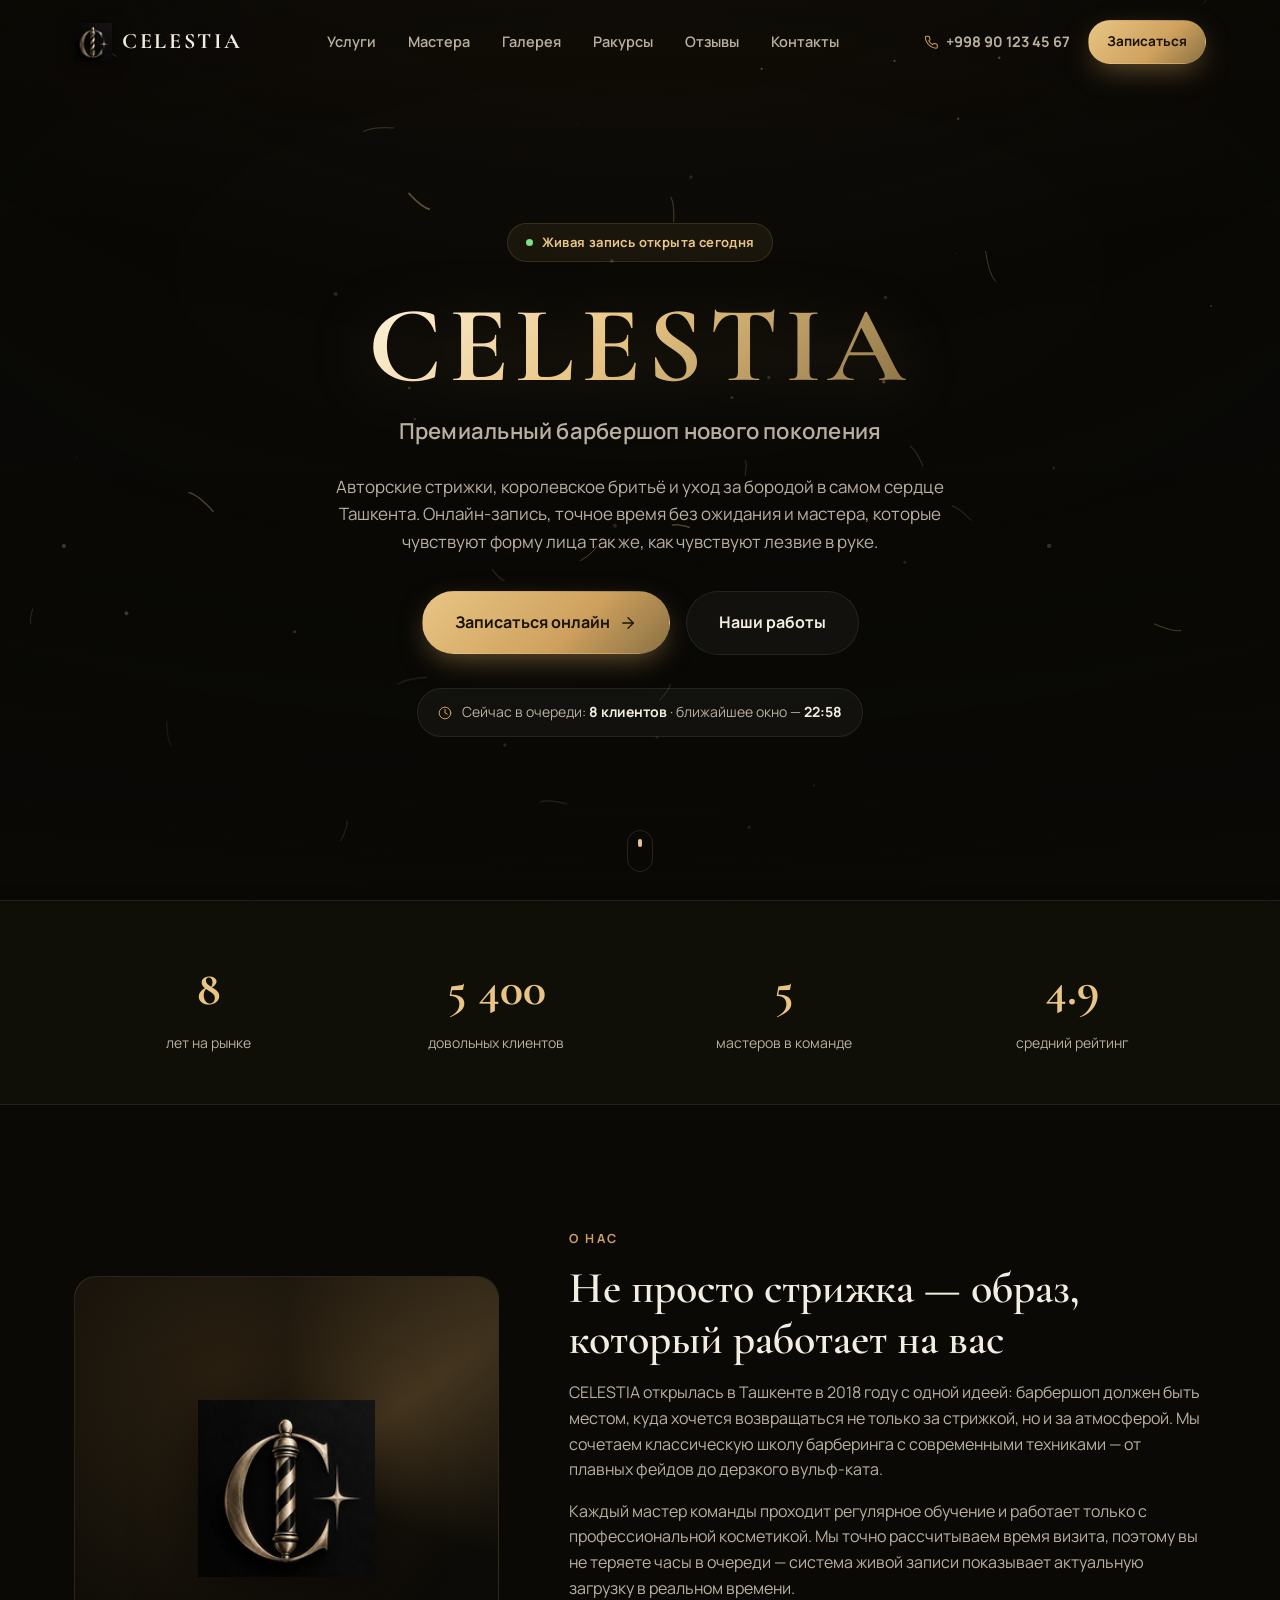
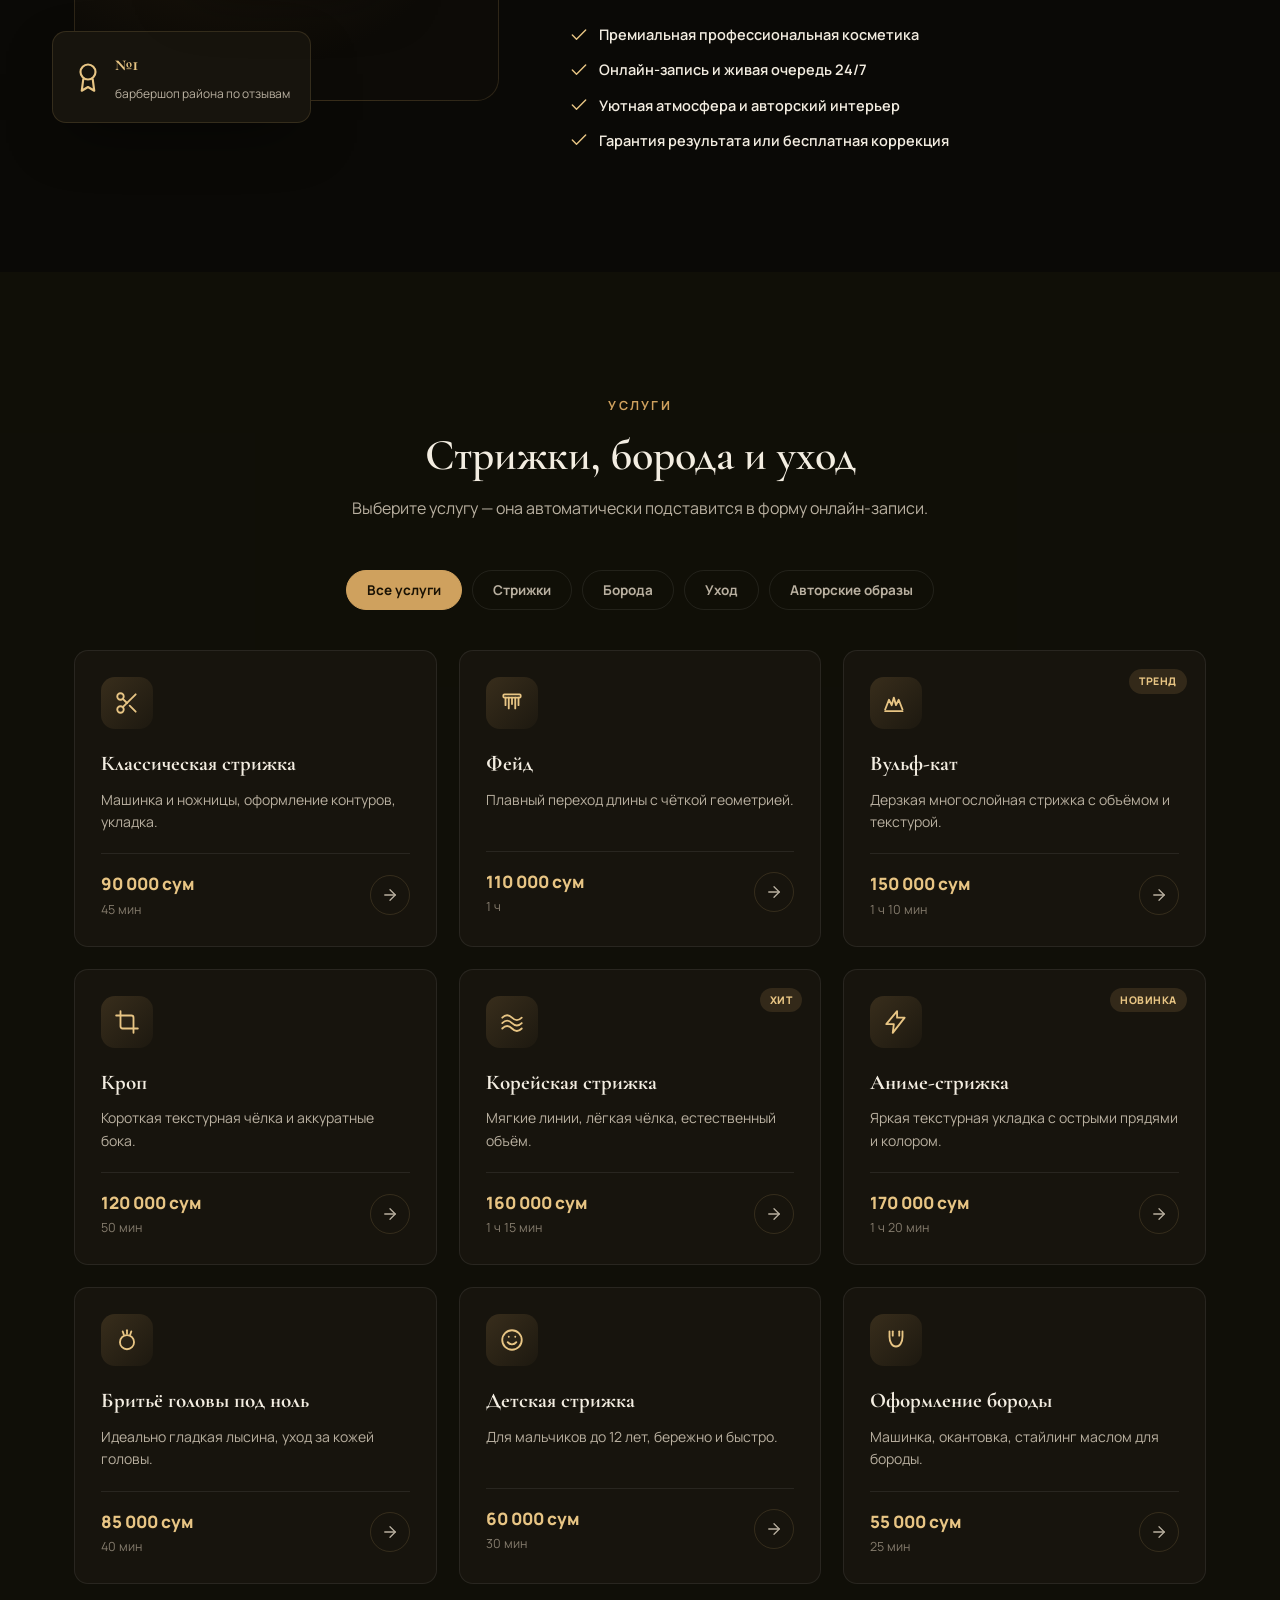
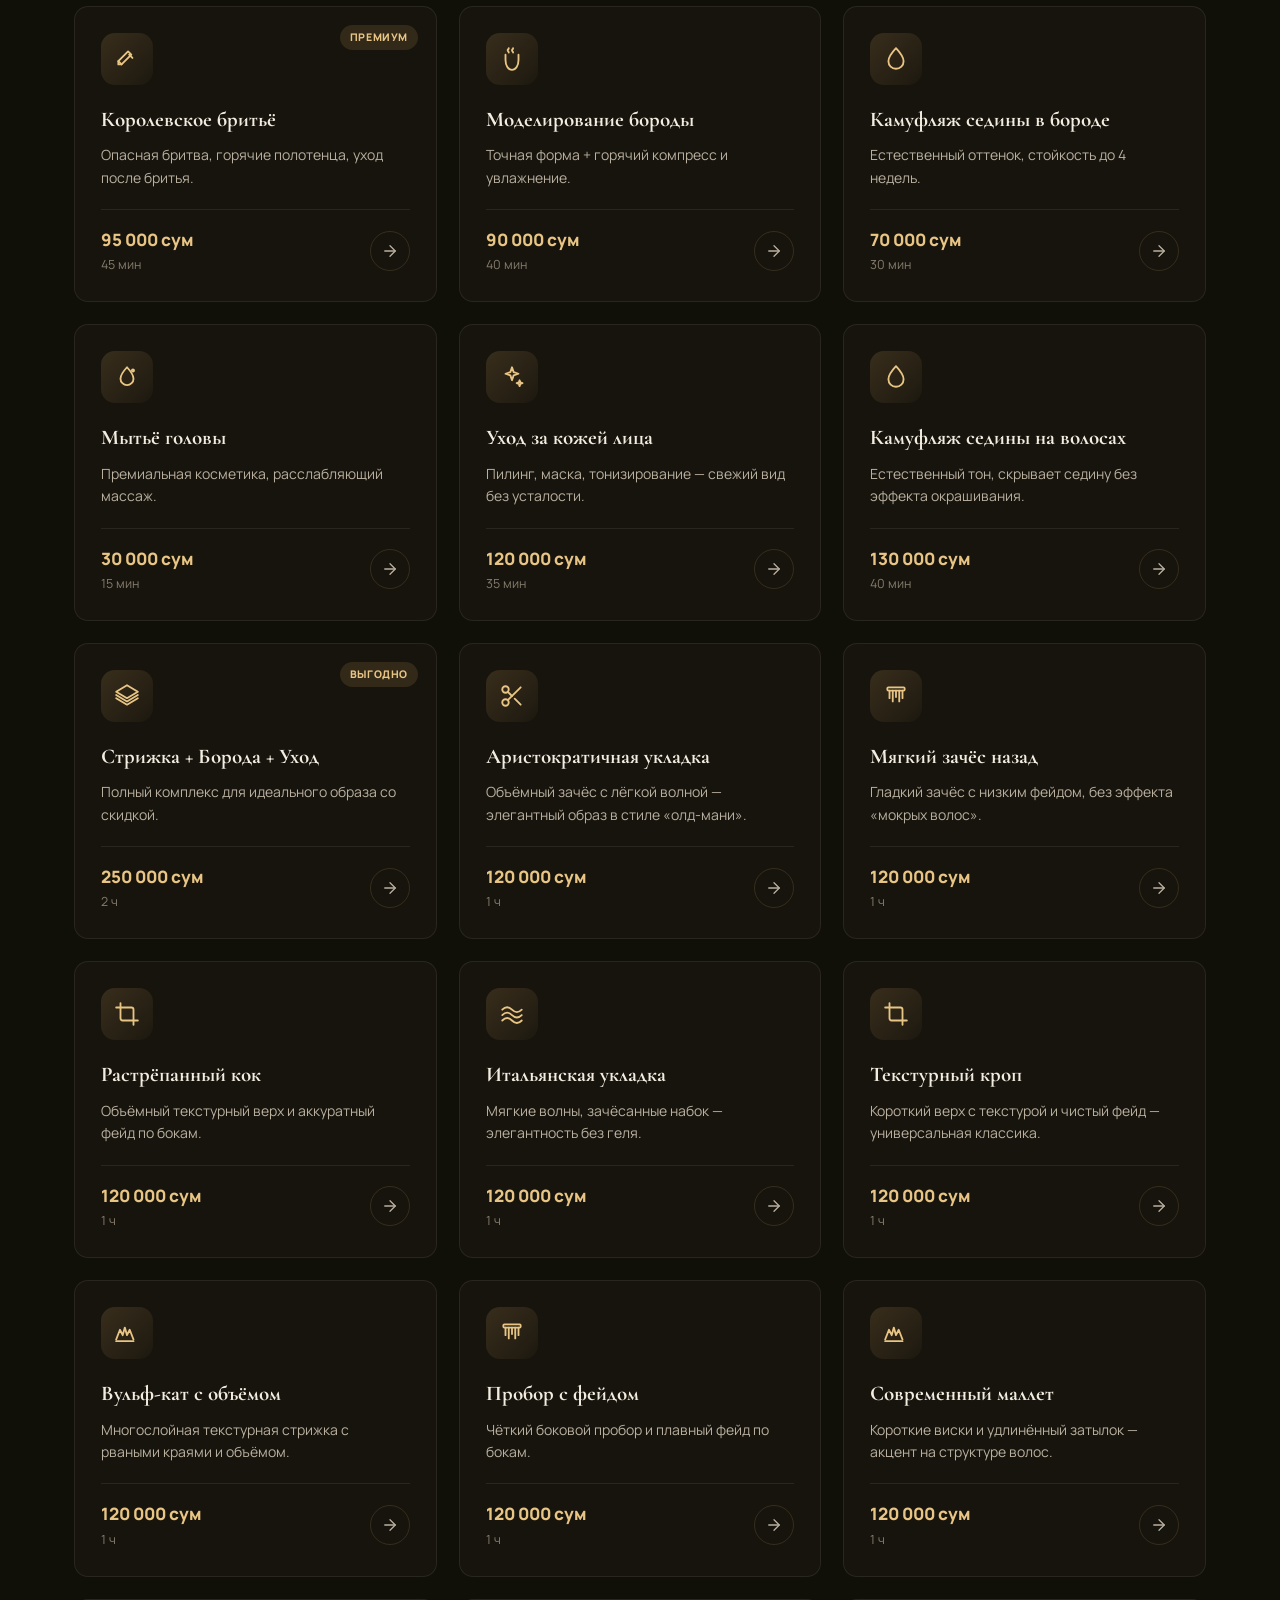
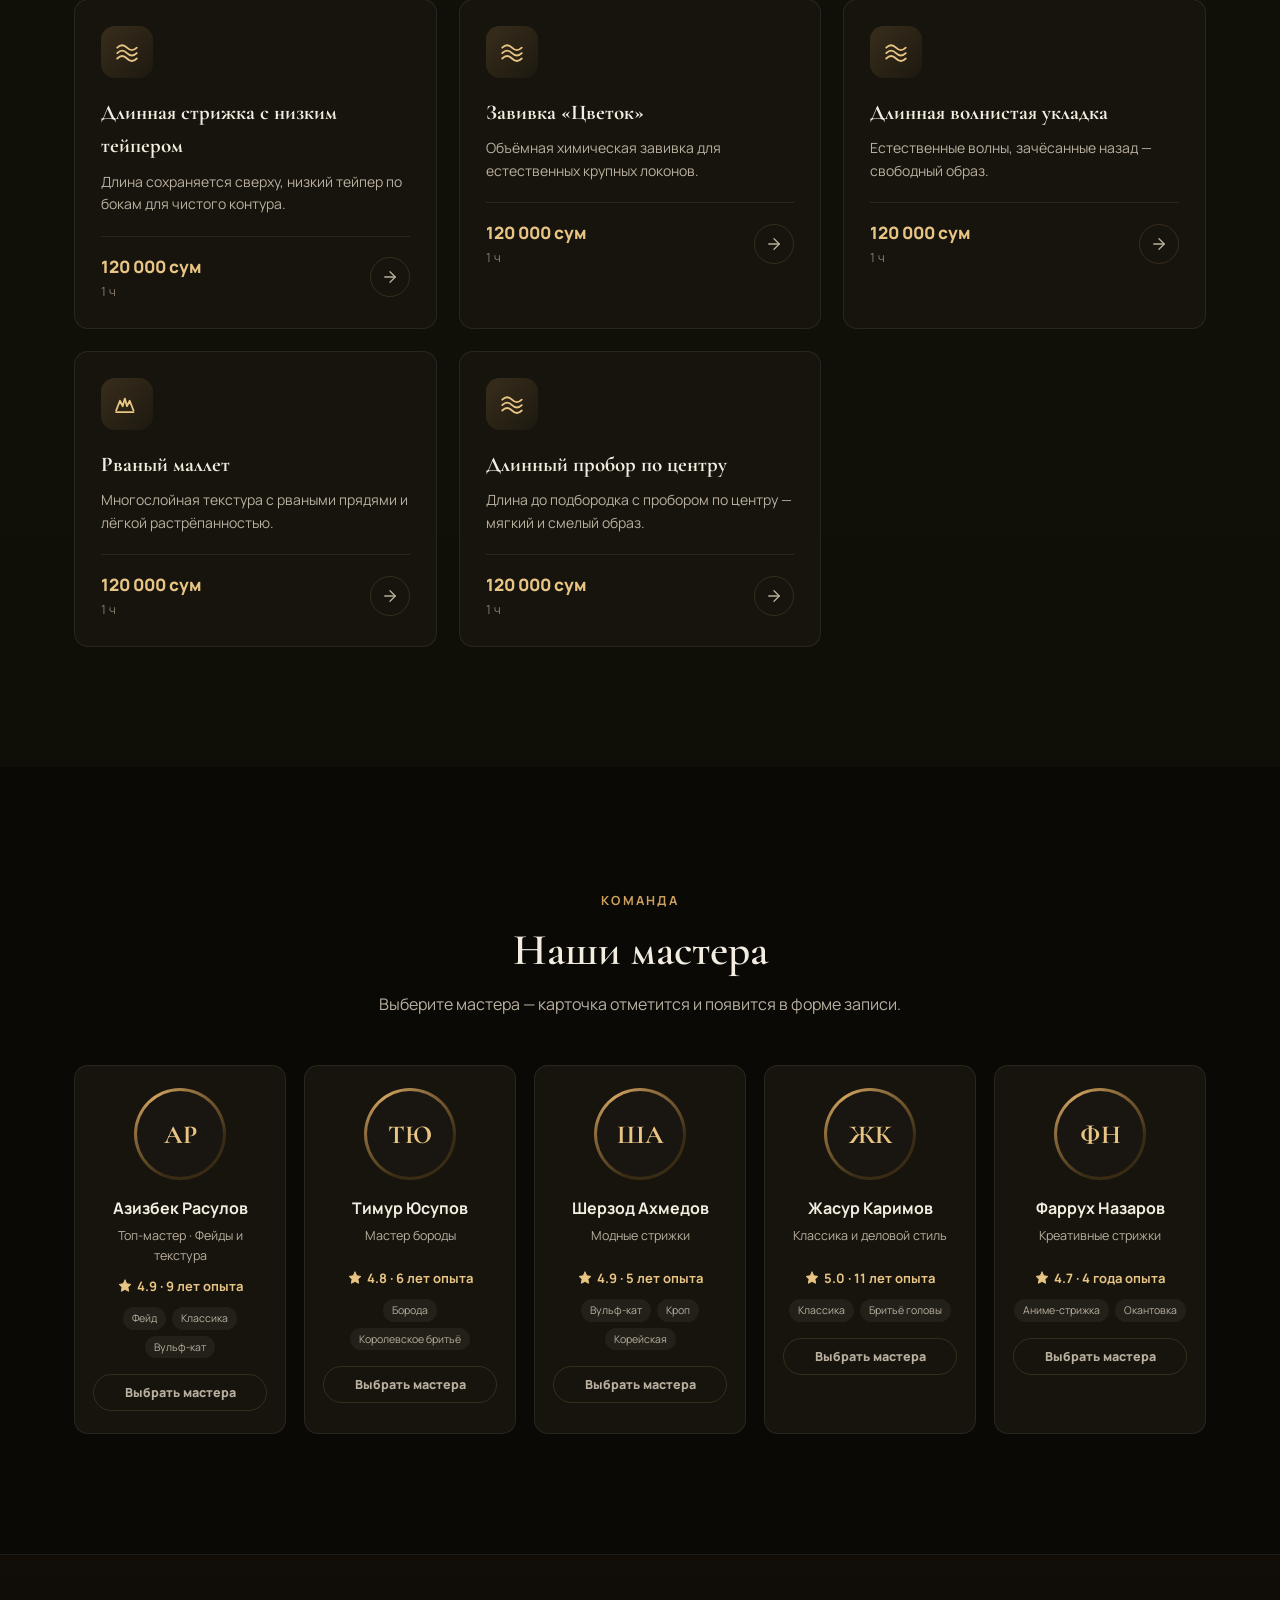
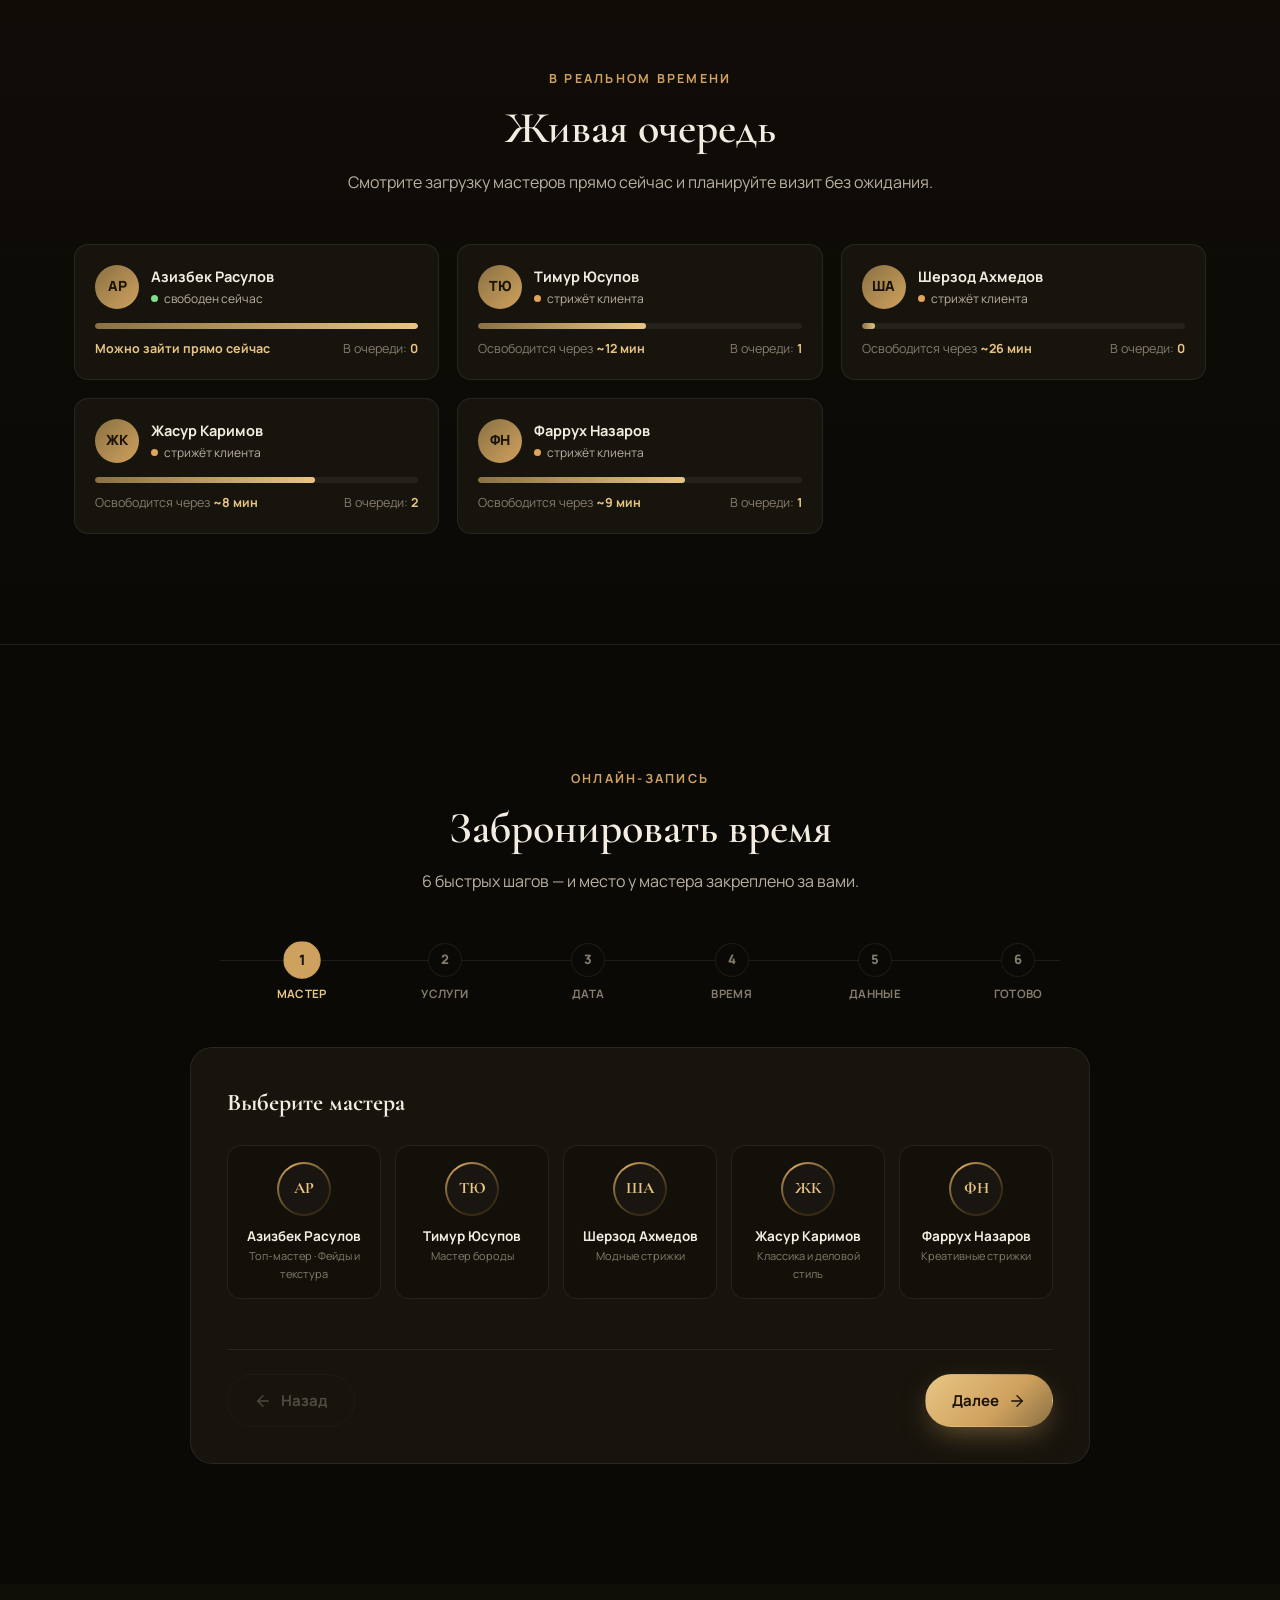
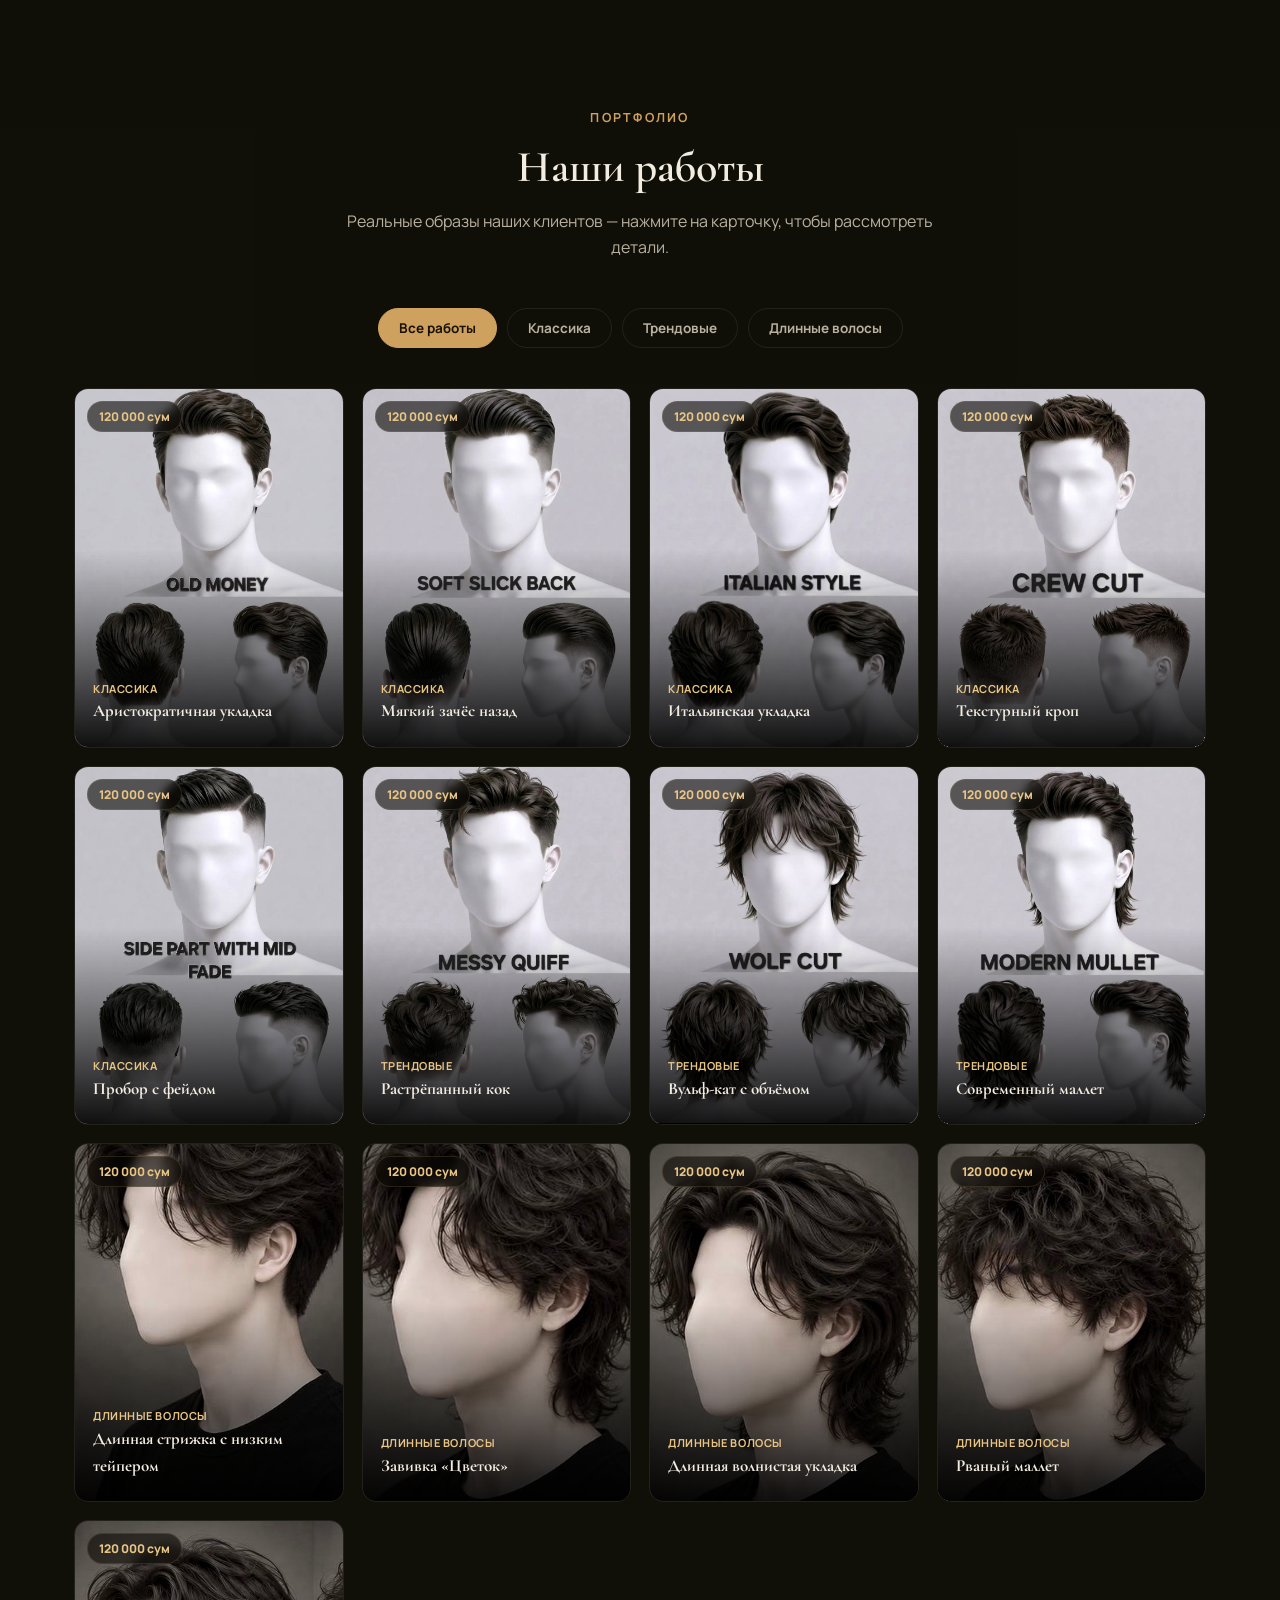
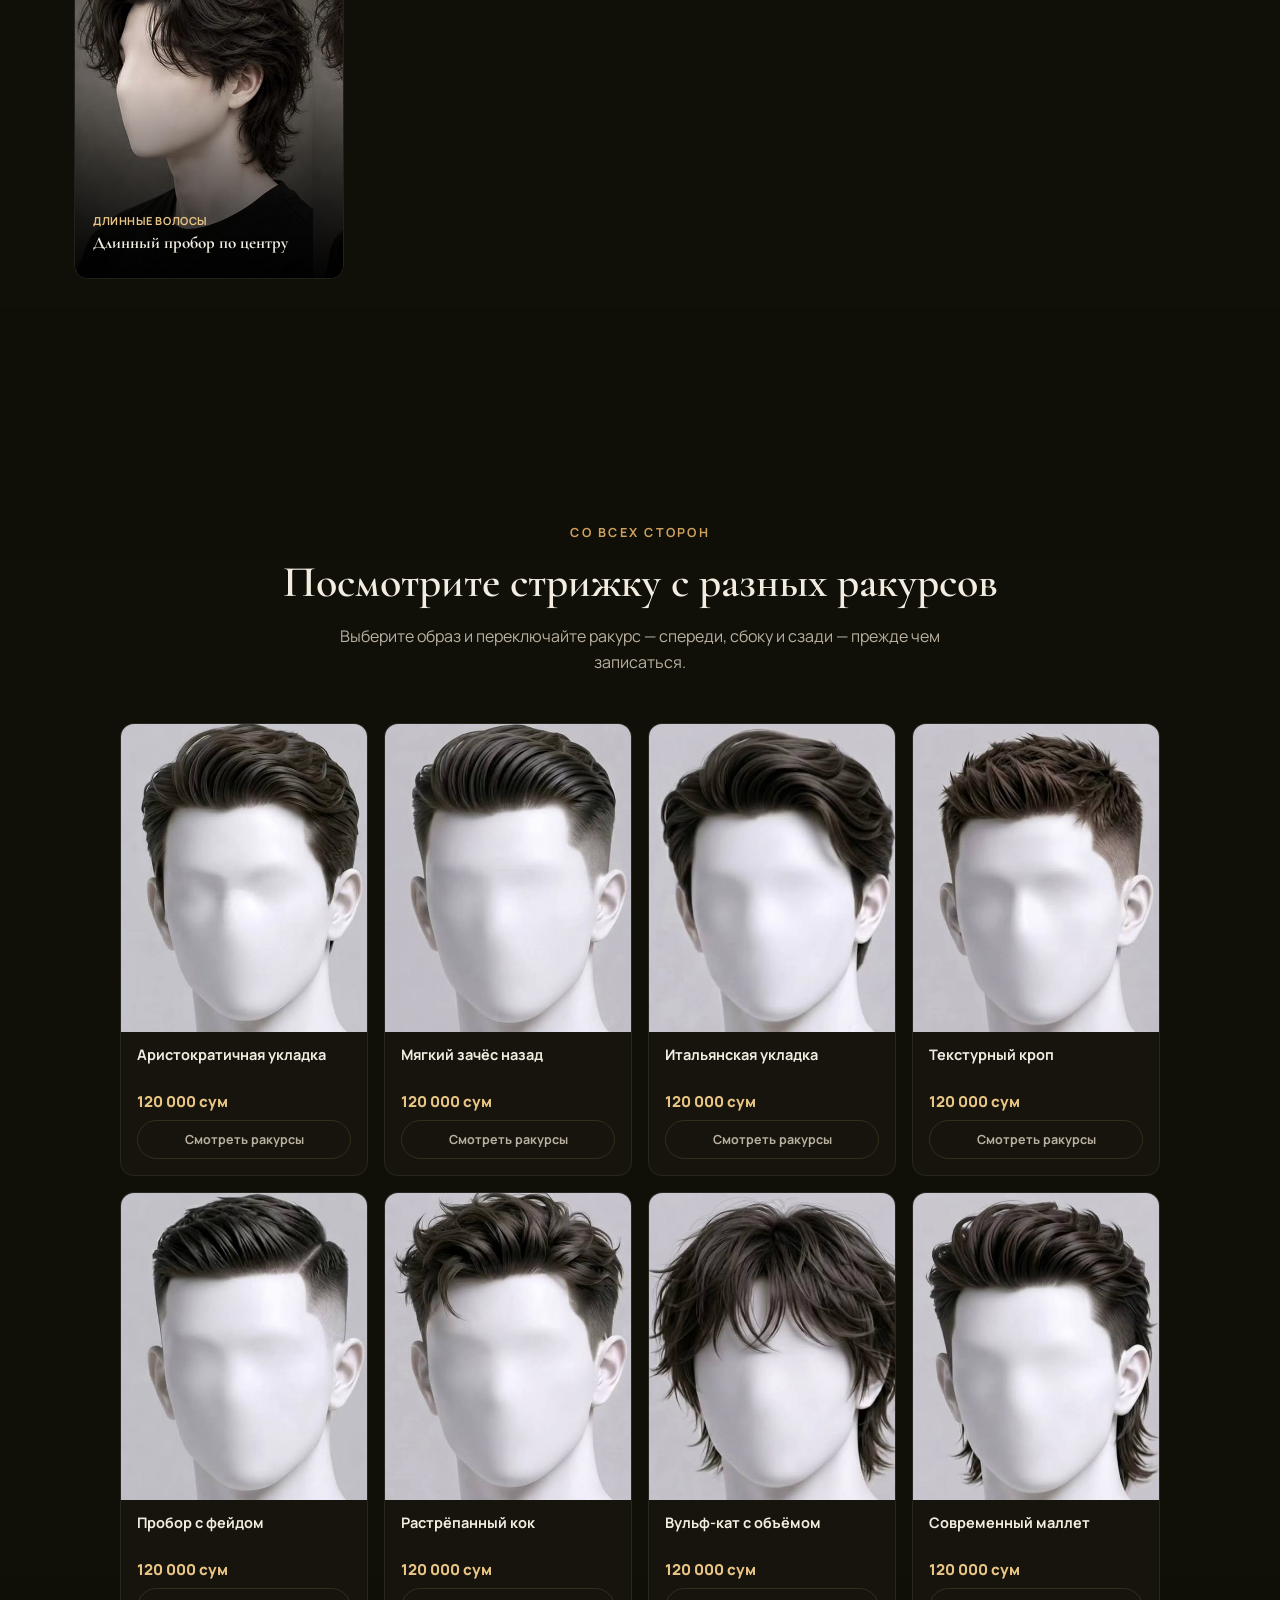
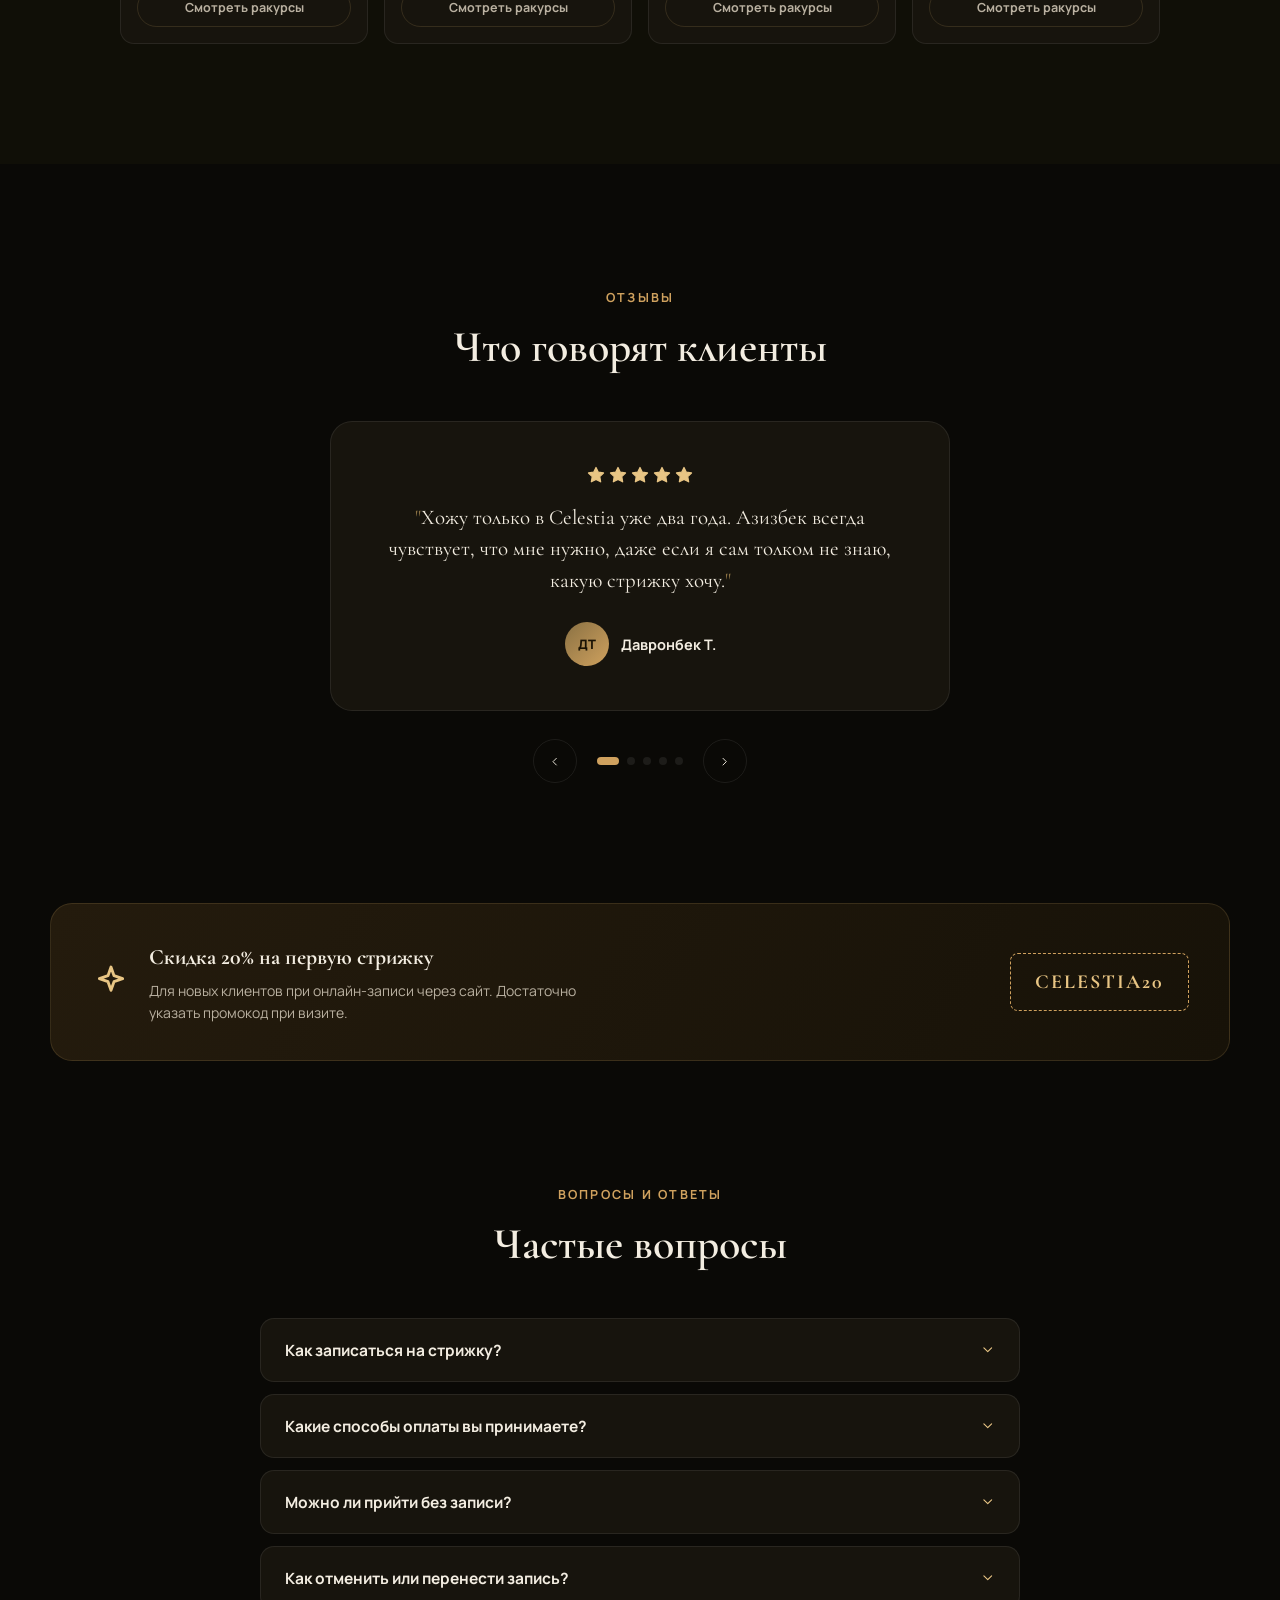
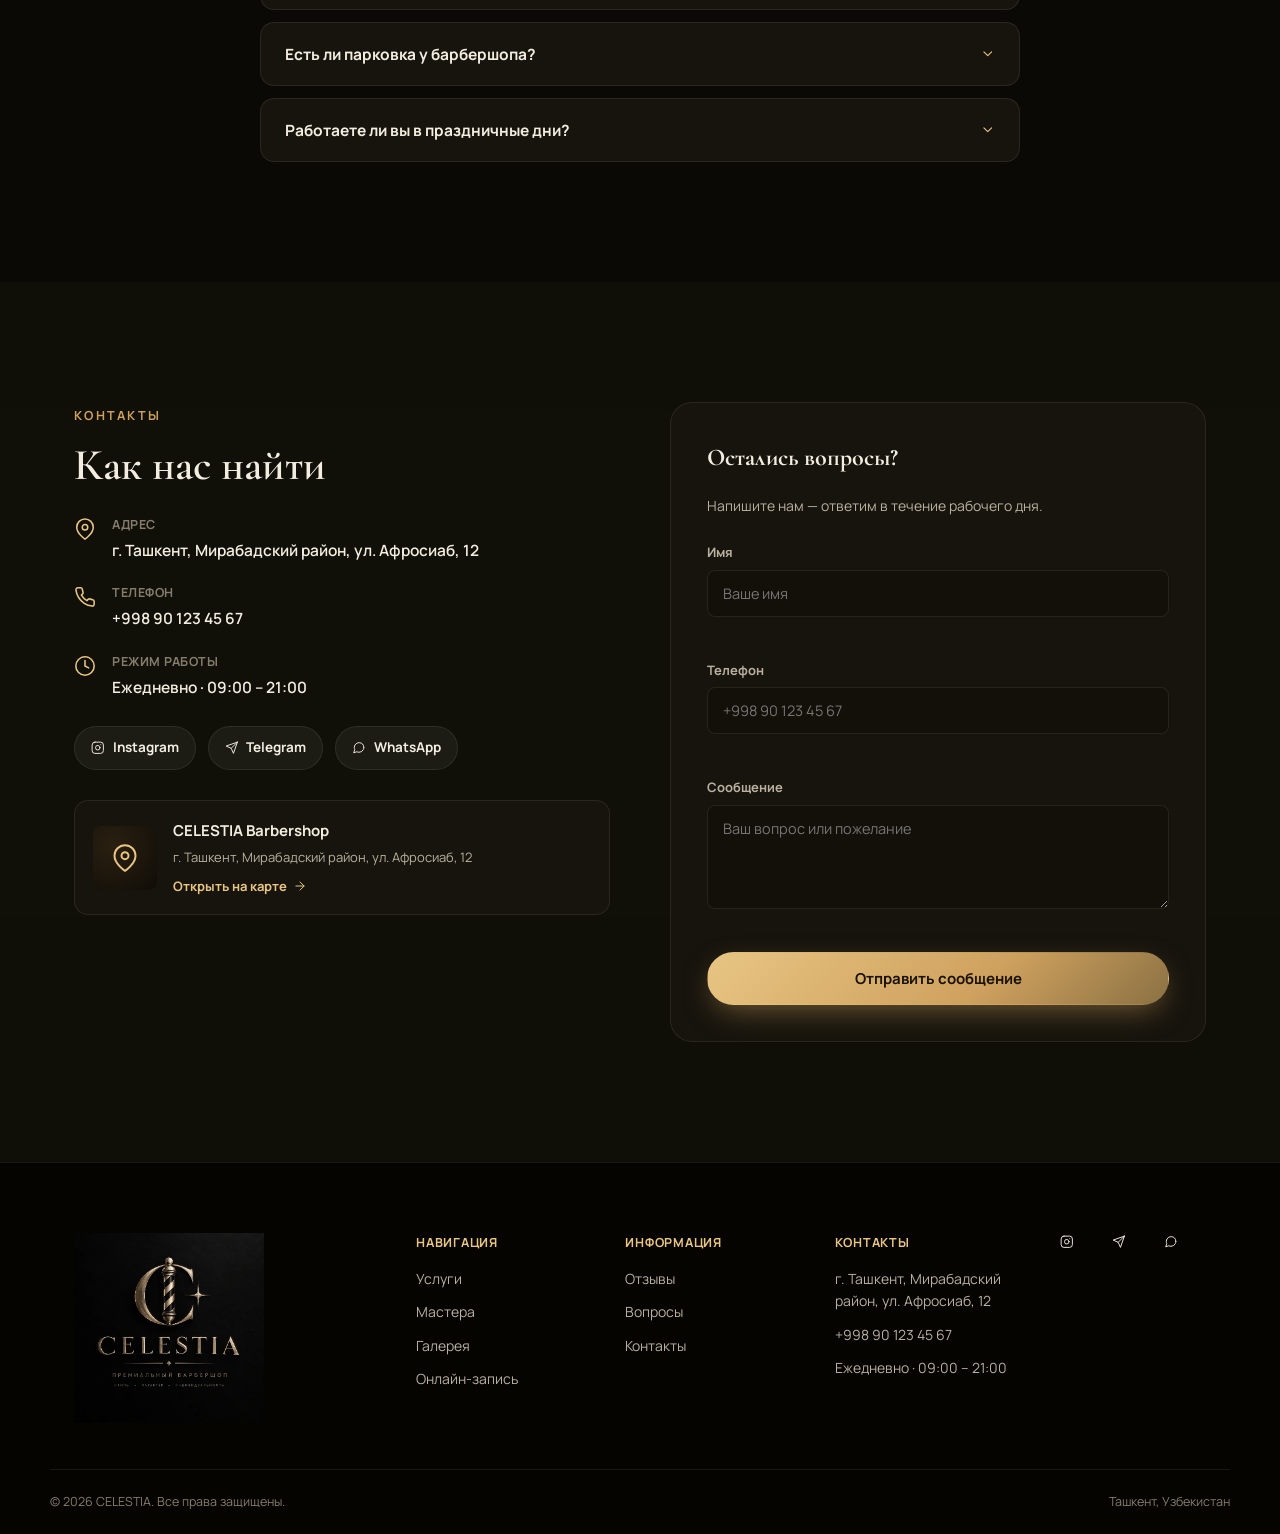
==== commit d9360275: "Rebuild angle viewer as a responsive e-commerce-style card grid Replace the sidebar-picker + single-" ====
--- a/index.html
+++ b/index.html
@@ -402,24 +402,29 @@
         <h2 class="section-title">Посмотрите стрижку с разных ракурсов</h2>
         <p class="section-sub">Выберите образ и переключайте ракурс — спереди, сбоку и сзади — прежде чем записаться.</p>
       </div>
-      <div class="angles__wrap reveal">
-        <div class="angles__picker" id="anglesPicker"></div>
-        <div class="angles__stage">
-          <div class="angles__frame">
-            <img id="anglesImage" src="" alt="">
-          </div>
-          <div class="angles__controls">
-            <div class="angles__views" id="anglesViews"></div>
-            <div class="angles__info">
-              <strong id="anglesTitle"></strong>
-              <span id="anglesPrice"></span>
-            </div>
-            <a href="#booking" class="btn btn--gold btn--sm" id="anglesBookBtn">Записаться</a>
-          </div>
-        </div>
-      </div>
-    </div>
-  </section>
+      <div class="angles__grid reveal" id="anglesGrid"></div>
+    </div>
+  </section>
+
+  <!-- Angle detail modal -->
+  <div class="angle-modal" id="angleModal" aria-hidden="true">
+    <div class="angle-modal__backdrop" id="angleModalBackdrop"></div>
+    <div class="angle-modal__panel">
+      <button class="angle-modal__close" id="angleModalClose" aria-label="Закрыть"><svg class="icon"><use href="#i-close"/></svg></button>
+      <div class="angle-modal__stage">
+        <div class="angle-modal__frame">
+          <img id="angleModalImage" src="" alt="">
+        </div>
+        <div class="angle-modal__views" id="angleModalViews"></div>
+      </div>
+      <div class="angle-modal__info">
+        <strong id="angleModalTitle"></strong>
+        <span id="angleModalPrice"></span>
+        <p id="angleModalDesc"></p>
+        <a href="#booking" class="btn btn--gold" id="angleModalBookBtn">Записаться на эту стрижку</a>
+      </div>
+    </div>
+  </div>
 
   <!-- ============================= TESTIMONIALS ============================= -->
   <section class="reviews" id="reviews">
--- a/css/style.css
+++ b/css/style.css
@@ -556,42 +556,67 @@
   background: rgba(10,9,6,.6); backdrop-filter: blur(4px); color: var(--gold-bright); border: 1px solid var(--line);
 }
 
-/* ---------- Angle viewer ---------- */
+/* ---------- Angle viewer: card feed ---------- */
 .angles{ padding: 120px 0; background: rgba(18,16,9,.88); }
-.angles__wrap{ display: grid; grid-template-columns: 260px 1fr; gap: 28px; max-width: 980px; margin: 0 auto; }
-.angles__picker{
-  display: flex; flex-direction: column; gap: 10px; max-height: 560px; overflow-y: auto; padding-right: 4px;
-}
-.angle-thumb{
-  display: flex; align-items: center; gap: 12px; padding: 8px; border-radius: var(--radius); border: 1px solid var(--line-soft);
-  background: var(--bg-card); text-align: left; transition: all .25s var(--ease);
-}
-.angle-thumb:hover{ border-color: var(--line); }
-.angle-thumb.is-active{ border-color: var(--gold); background: rgba(207,161,94,.1); }
-.angle-thumb img{ width: 46px; height: 46px; border-radius: 10px; object-fit: cover; flex-shrink: 0; }
-.angle-thumb span{ font-size: 13px; font-weight: 700; color: var(--text); line-height: 1.3; }
-.angles__stage{ display: flex; flex-direction: column; gap: 16px; }
-.angles__frame{
-  border-radius: var(--radius-lg); overflow: hidden; border: 1px solid var(--line-soft);
-  background: radial-gradient(circle at 35% 25%, #2a2011, #0d0b07 75%); aspect-ratio: 4/5;
-}
-.angles__frame img{ width: 100%; height: 100%; object-fit: cover; transition: opacity .25s var(--ease); }
-.angles__controls{ display: flex; align-items: center; justify-content: space-between; gap: 16px; flex-wrap: wrap; }
-.angles__views{ display: flex; gap: 8px; }
-.angle-view{
-  padding: 9px 18px; border-radius: 999px; border: 1px solid var(--line-soft); background: var(--bg-card);
-  color: var(--text-dim); font-weight: 700; font-size: 13.5px; transition: all .25s var(--ease);
-}
-.angle-view:hover{ border-color: var(--line); color: var(--text); }
-.angle-view.is-active{ background: var(--gold); border-color: var(--gold); color: #1a1204; }
-.angles__info{ display: flex; flex-direction: column; gap: 2px; }
-.angles__info strong{ font-family: var(--serif); font-size: 18px; }
-.angles__info span{ color: var(--gold-bright); font-weight: 700; font-size: 14px; }
-@media (max-width: 720px){
-  .angles__wrap{ grid-template-columns: 1fr; }
-  .angles__picker{ flex-direction: row; max-height: none; overflow-x: auto; overflow-y: visible; }
-  .angle-thumb{ flex-direction: column; min-width: 96px; text-align: center; }
-  .angle-thumb span{ font-size: 11.5px; }
+.angles__grid{
+  display: grid; grid-template-columns: repeat(2, 1fr); gap: 16px;
+  max-width: 1040px; margin: 0 auto;
+}
+.angle-card{
+  display: flex; flex-direction: column; background: var(--bg-card); border: 1px solid var(--line-soft);
+  border-radius: var(--radius); overflow: hidden; text-align: left; cursor: pointer;
+  transition: transform .3s var(--ease), border-color .3s var(--ease);
+}
+.angle-card:hover{ transform: translateY(-5px); border-color: var(--line); }
+.angle-card__image{ aspect-ratio: 4/5; overflow: hidden; background: radial-gradient(circle at 35% 25%, #2a2011, #0d0b07 75%); }
+.angle-card__image img{ width: 100%; height: 100%; object-fit: cover; transition: transform .5s var(--ease); }
+.angle-card:hover .angle-card__image img{ transform: scale(1.06); }
+.angle-card__body{ display: flex; flex-direction: column; gap: 6px; padding: 14px 16px 16px; flex: 1; }
+.angle-card__title{ font-size: 14.5px; font-weight: 700; color: var(--text); line-height: 1.3; min-height: 38px; }
+.angle-card__price{ color: var(--gold-bright); font-weight: 800; font-size: 15px; }
+.angle-card__btn{
+  margin-top: auto; padding: 10px; border-radius: 999px; border: 1px solid var(--line);
+  background: transparent; color: var(--text-dim); font-weight: 700; font-size: 12.5px;
+  transition: all .25s var(--ease);
+}
+.angle-card:hover .angle-card__btn{ background: var(--gold); border-color: var(--gold); color: #1a1204; }
+
+@media (min-width: 640px){ .angles__grid{ grid-template-columns: repeat(3, 1fr); } }
+@media (min-width: 980px){ .angles__grid{ grid-template-columns: repeat(4, 1fr); } }
+
+/* Angle detail modal */
+.angle-modal{
+  position: fixed; inset: 0; z-index: 8000; display: flex; align-items: center; justify-content: center;
+  opacity: 0; visibility: hidden; transition: opacity .35s var(--ease), visibility .35s; padding: 24px;
+}
+.angle-modal.is-open{ opacity: 1; visibility: visible; }
+.angle-modal__backdrop{ position: absolute; inset: 0; background: rgba(4,3,2,.9); backdrop-filter: blur(6px); }
+.angle-modal__panel{
+  position: relative; z-index: 1; background: var(--bg-card); border: 1px solid var(--line); border-radius: var(--radius-lg);
+  max-width: 780px; width: 100%; max-height: 90vh; overflow-y: auto;
+  display: grid; grid-template-columns: 1fr 1fr;
+  transform: scale(.92); transition: transform .35s var(--ease);
+}
+.angle-modal.is-open .angle-modal__panel{ transform: scale(1); }
+.angle-modal__close{
+  position: absolute; top: 14px; right: 14px; z-index: 2; width: 38px; height: 38px; border-radius: 50%;
+  background: rgba(0,0,0,.4); border: none; color: #fff; display: flex; align-items: center; justify-content: center;
+}
+.angle-modal__close:hover{ background: var(--gold); color: #1a1204; }
+.angle-modal__stage{ display: flex; flex-direction: column; gap: 14px; padding: 24px; background: rgba(0,0,0,.2); }
+.angle-modal__frame{ border-radius: var(--radius); overflow: hidden; aspect-ratio: 4/5; background: radial-gradient(circle at 35% 25%, #2a2011, #0d0b07 75%); }
+.angle-modal__frame img{ width: 100%; height: 100%; object-fit: cover; }
+.angle-modal__views{ display: flex; gap: 8px; justify-content: center; }
+.angle-modal__info{ padding: 36px 36px 36px 0; display: flex; flex-direction: column; gap: 10px; justify-content: center; }
+.angle-modal__info strong{ font-family: var(--serif); font-size: 24px; }
+.angle-modal__info span{ color: var(--gold-bright); font-weight: 800; font-size: 19px; }
+.angle-modal__info p{ color: var(--text-dim); font-size: 14px; margin: 0 0 8px; }
+@media (max-width: 640px){
+  .angles__grid{ gap: 12px; }
+  .angle-card__title{ font-size: 13px; min-height: 34px; }
+  .angle-modal__panel{ grid-template-columns: 1fr; }
+  .angle-modal__info{ padding: 20px 24px 28px; }
+  .angle-modal__stage{ padding: 20px; }
 }
 
 /* ---------- Reviews ---------- */
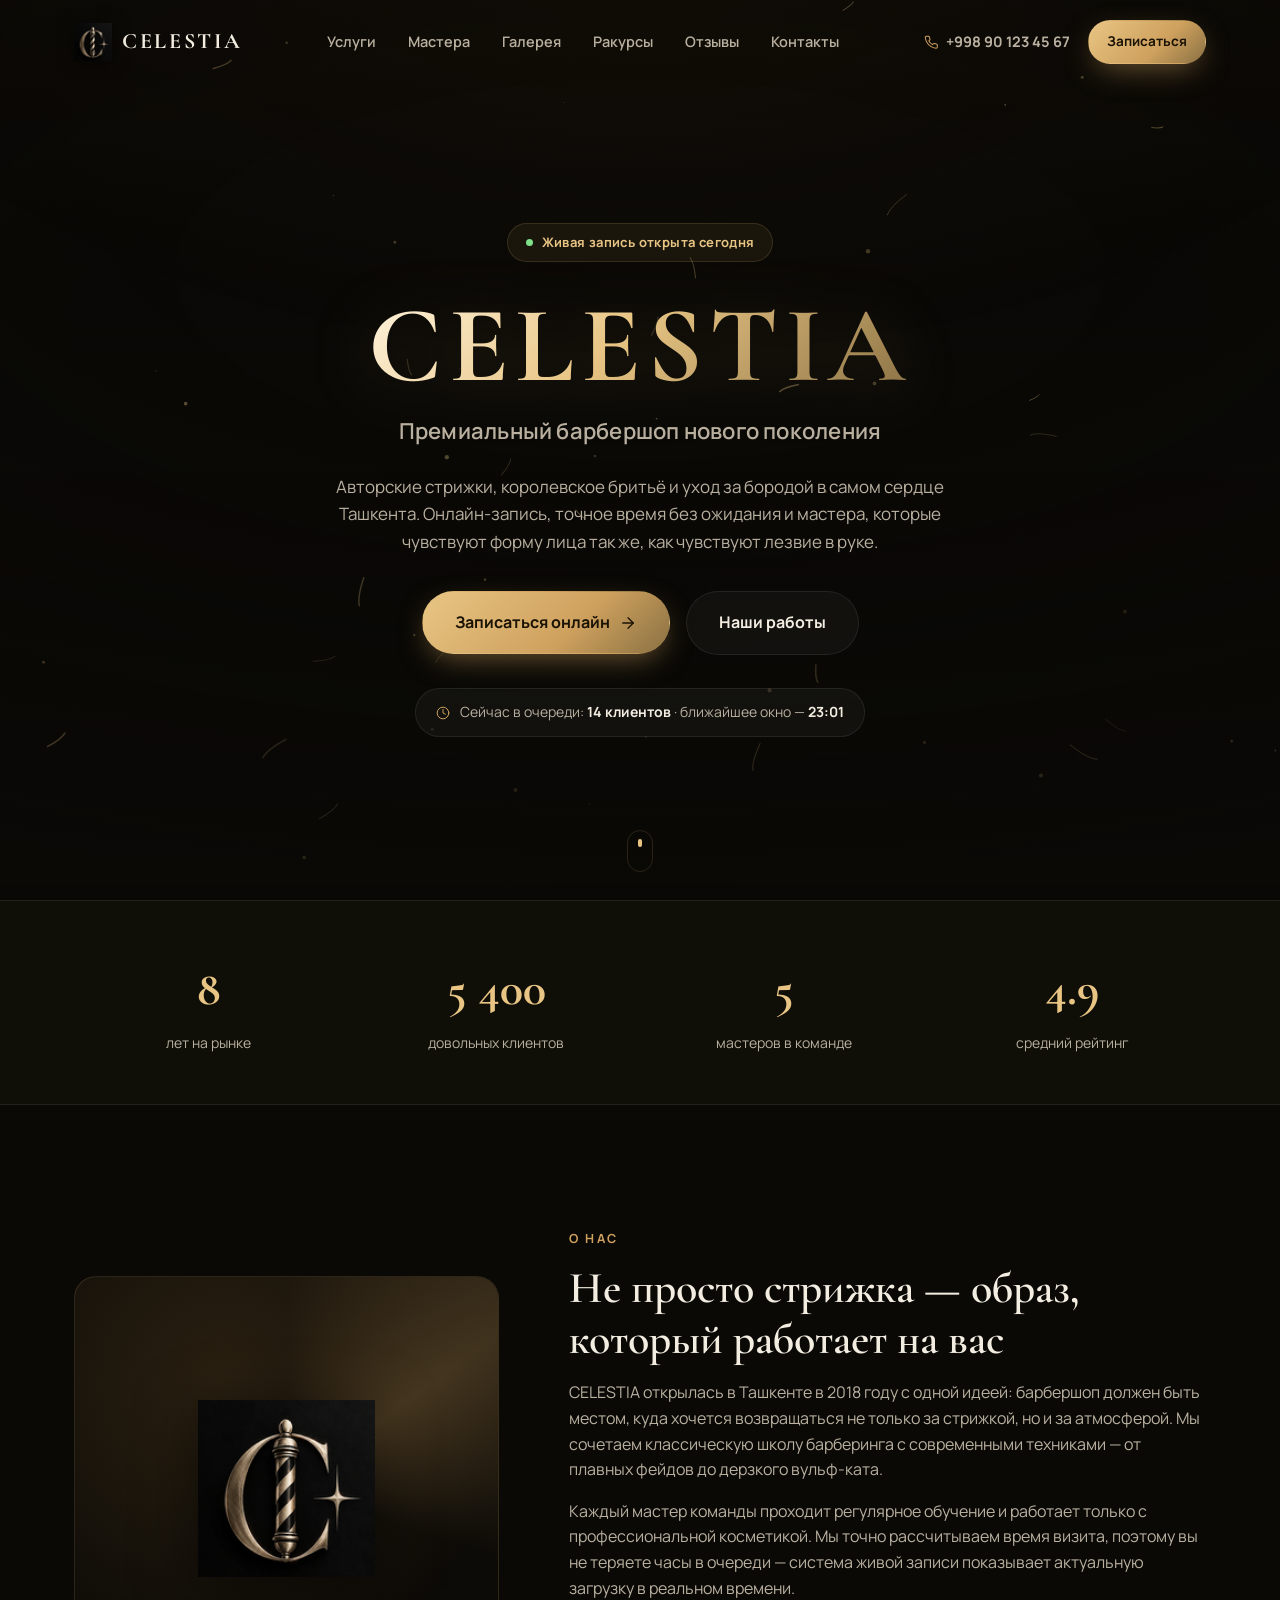
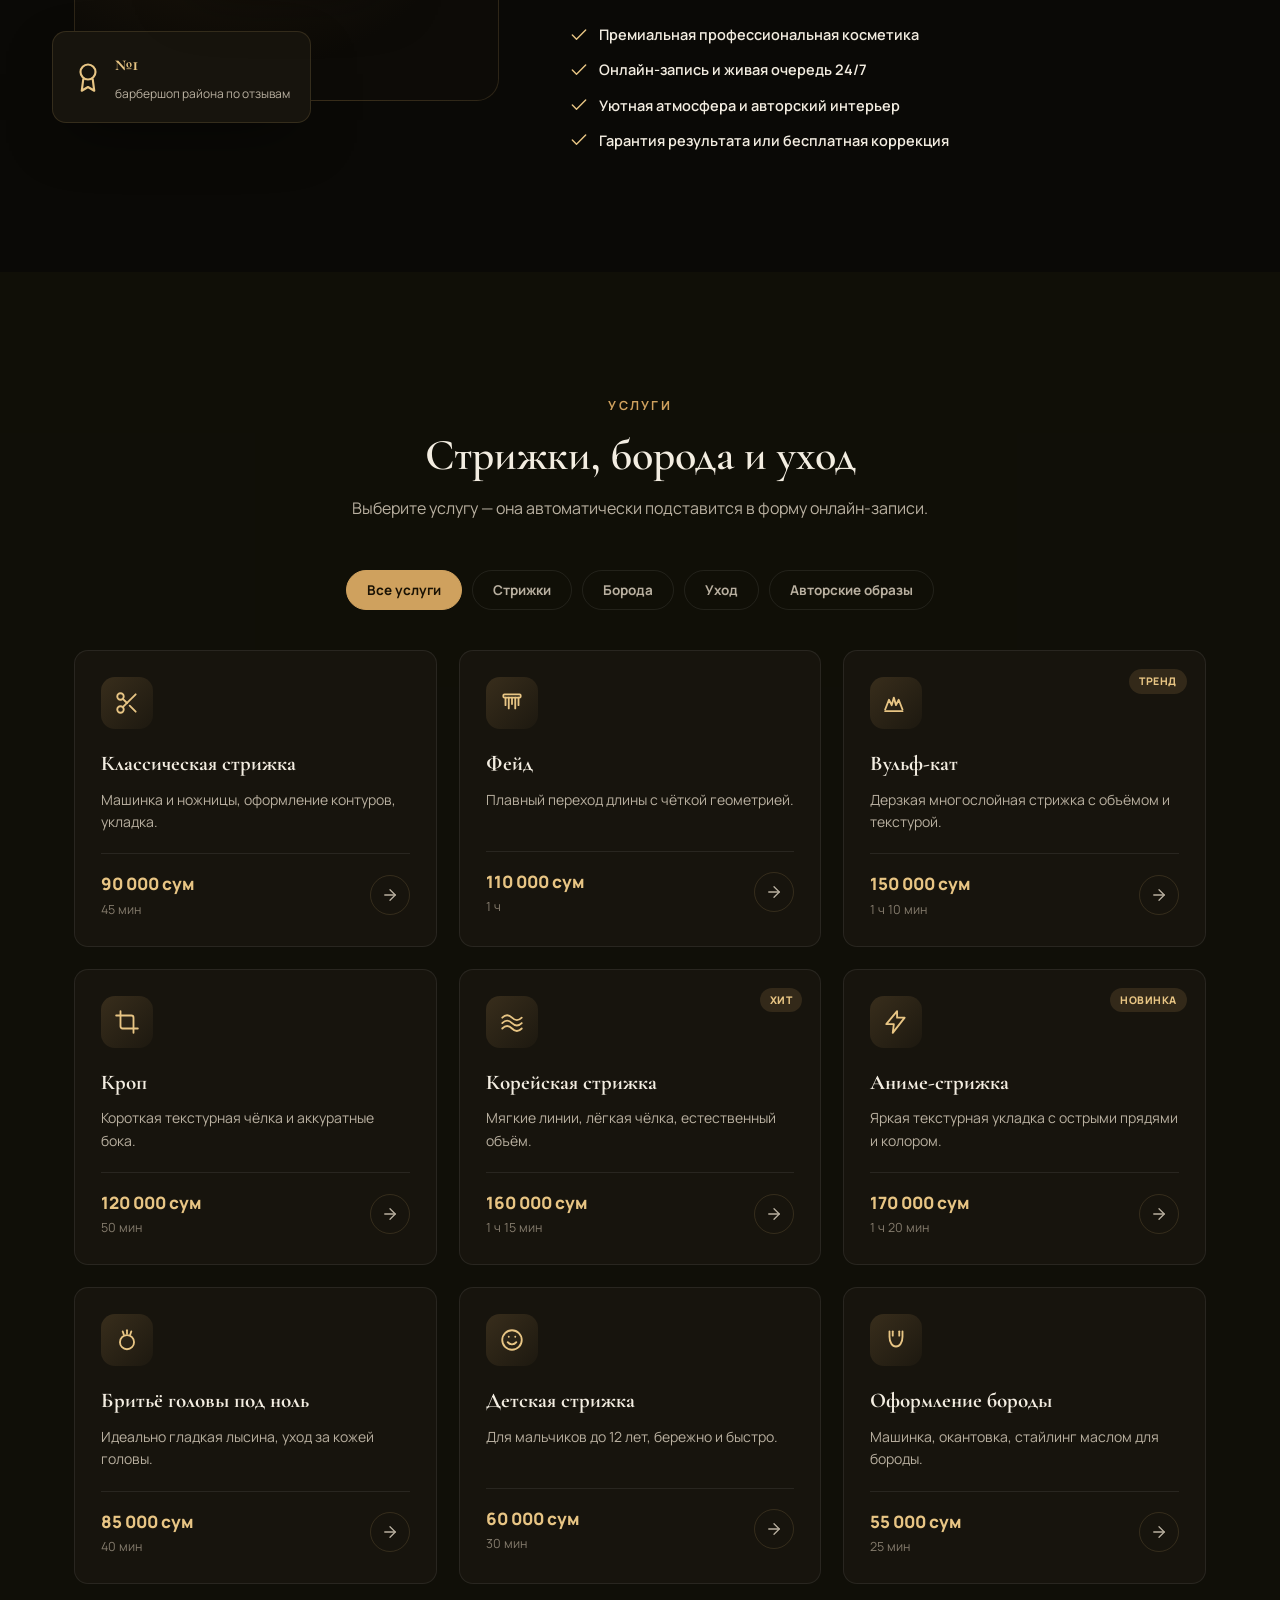
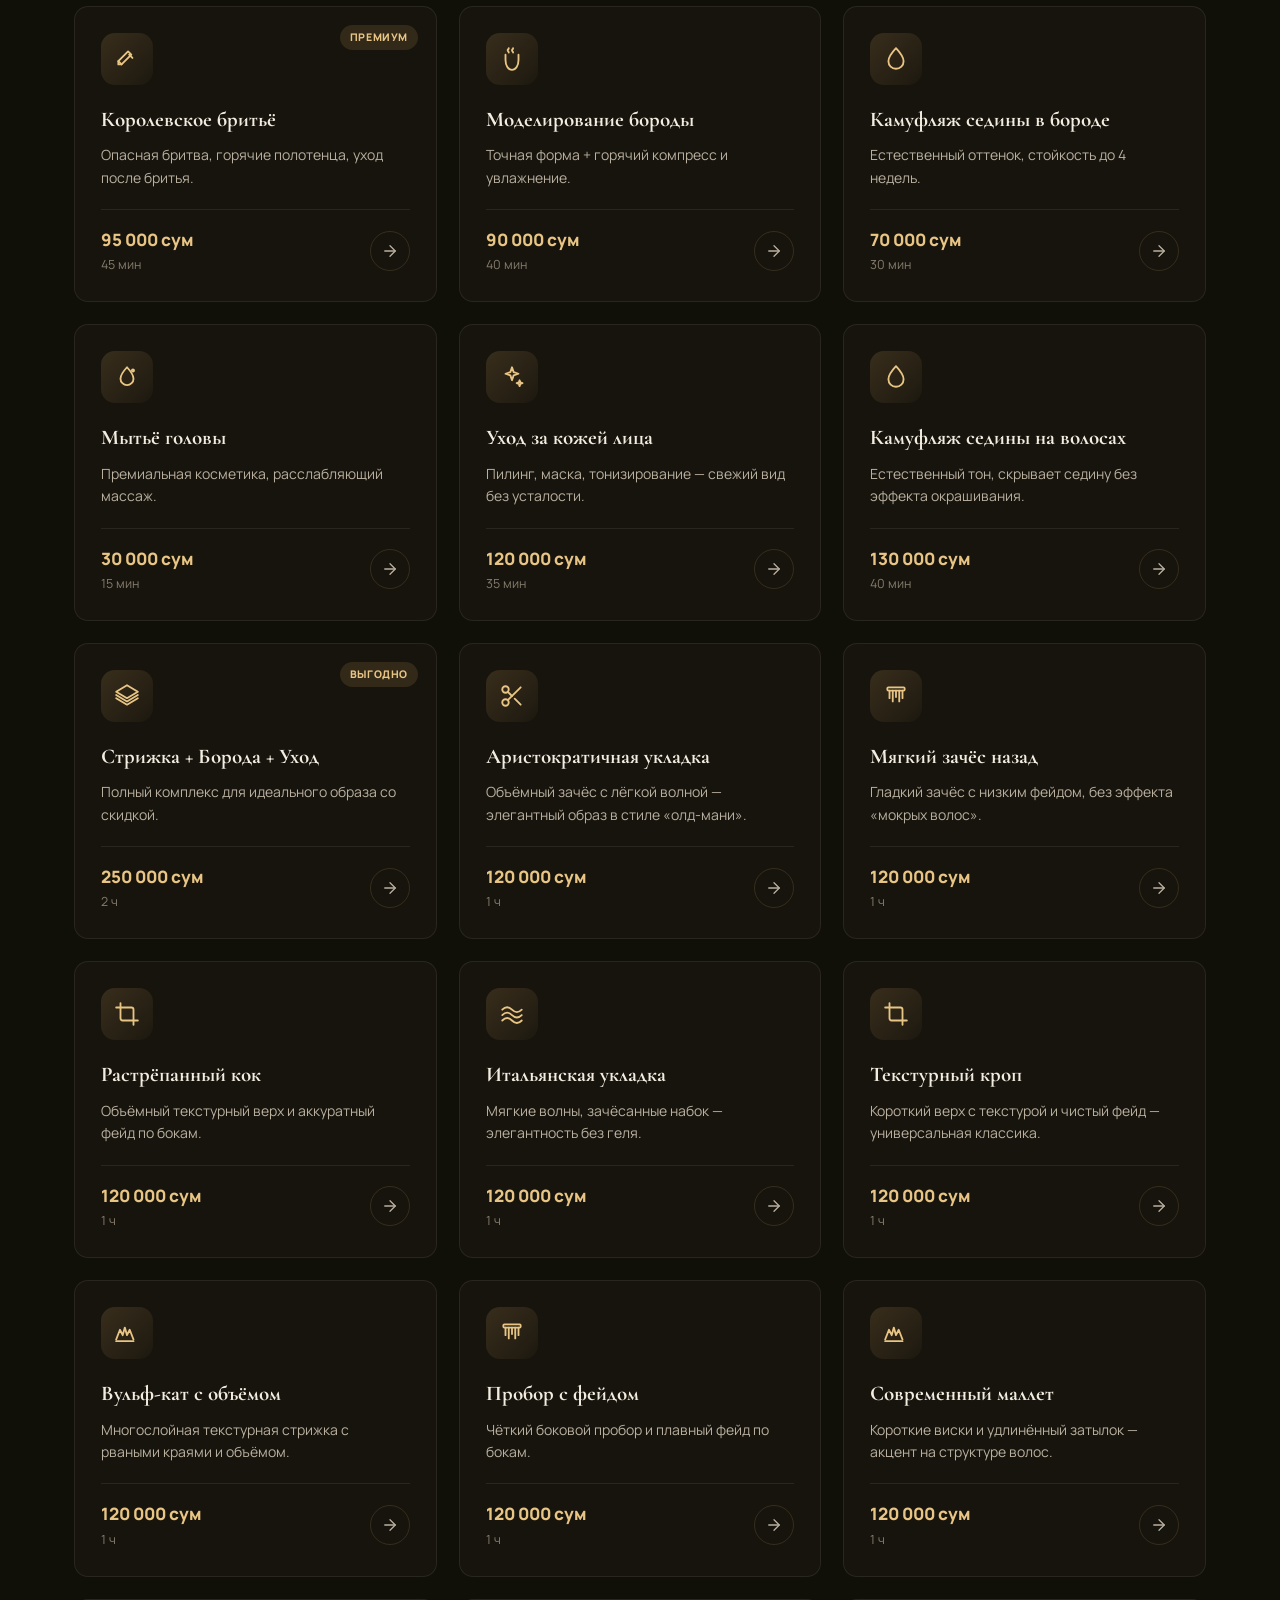
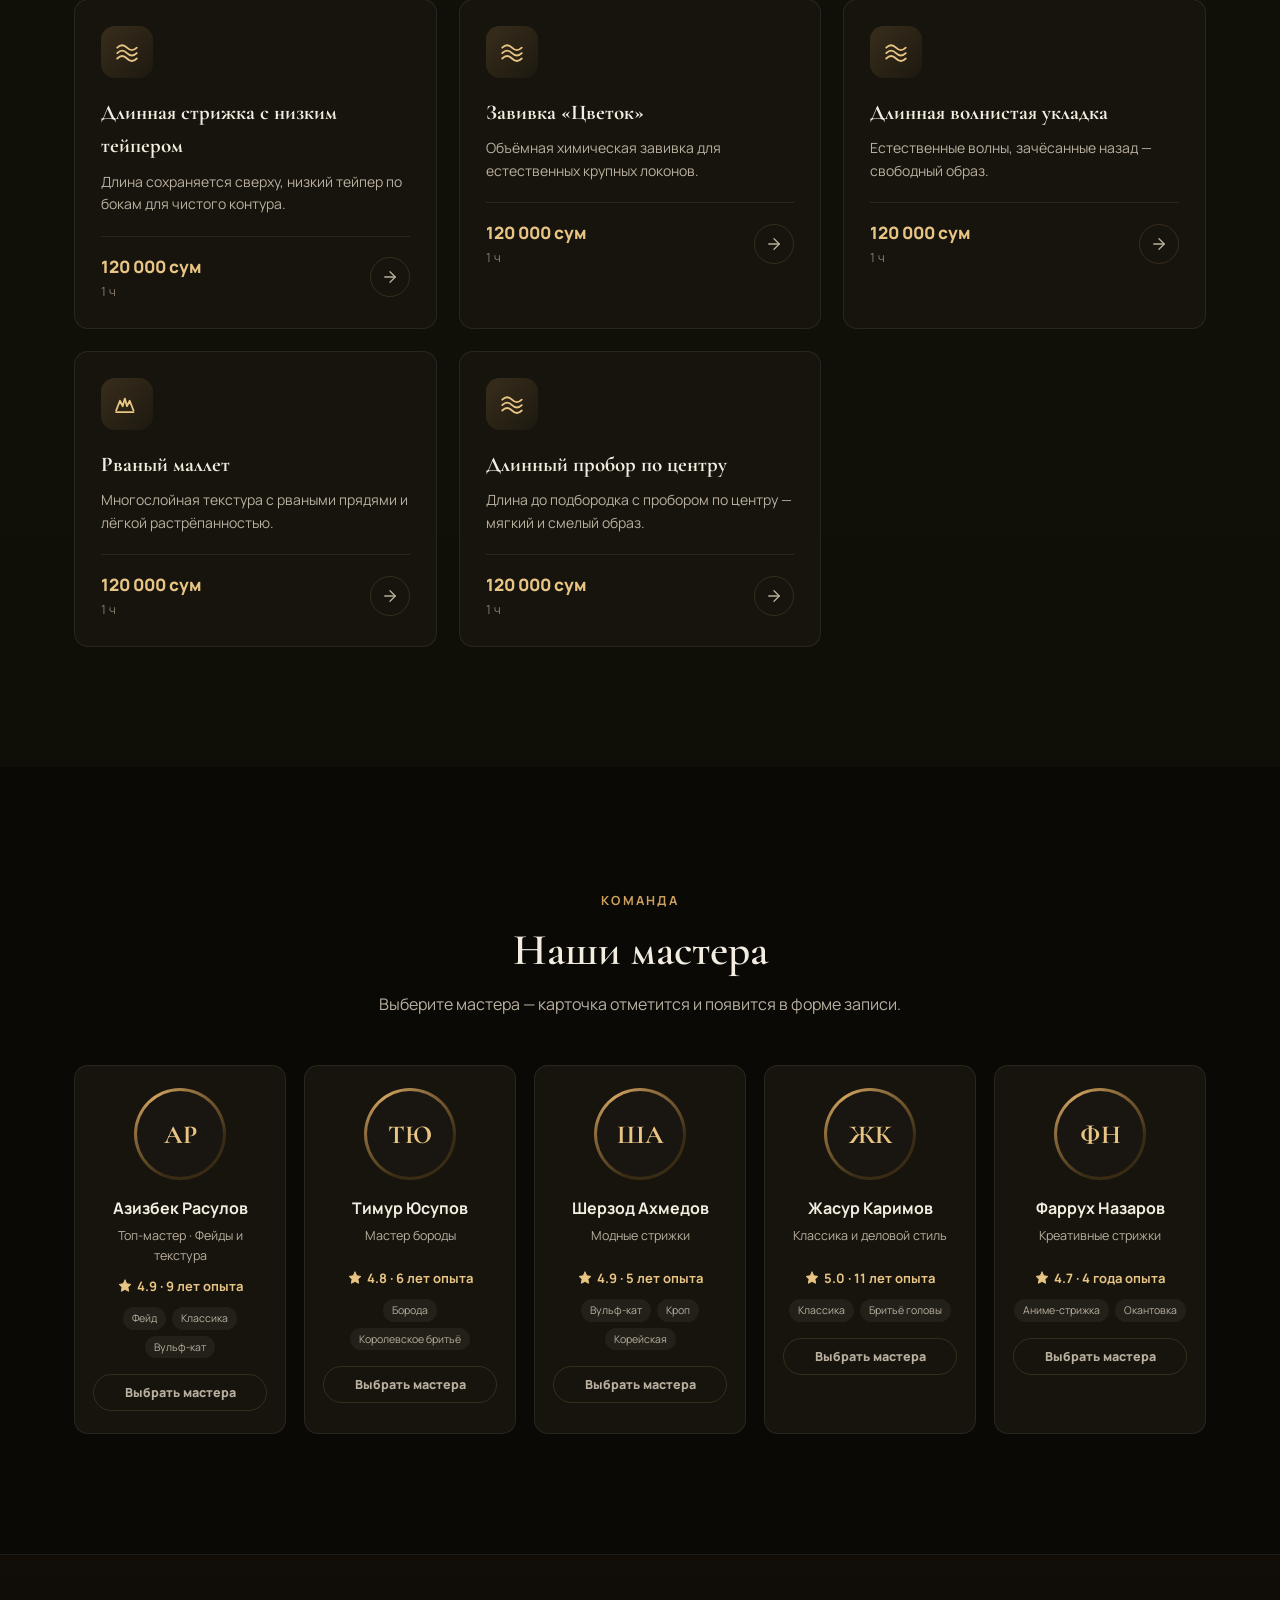
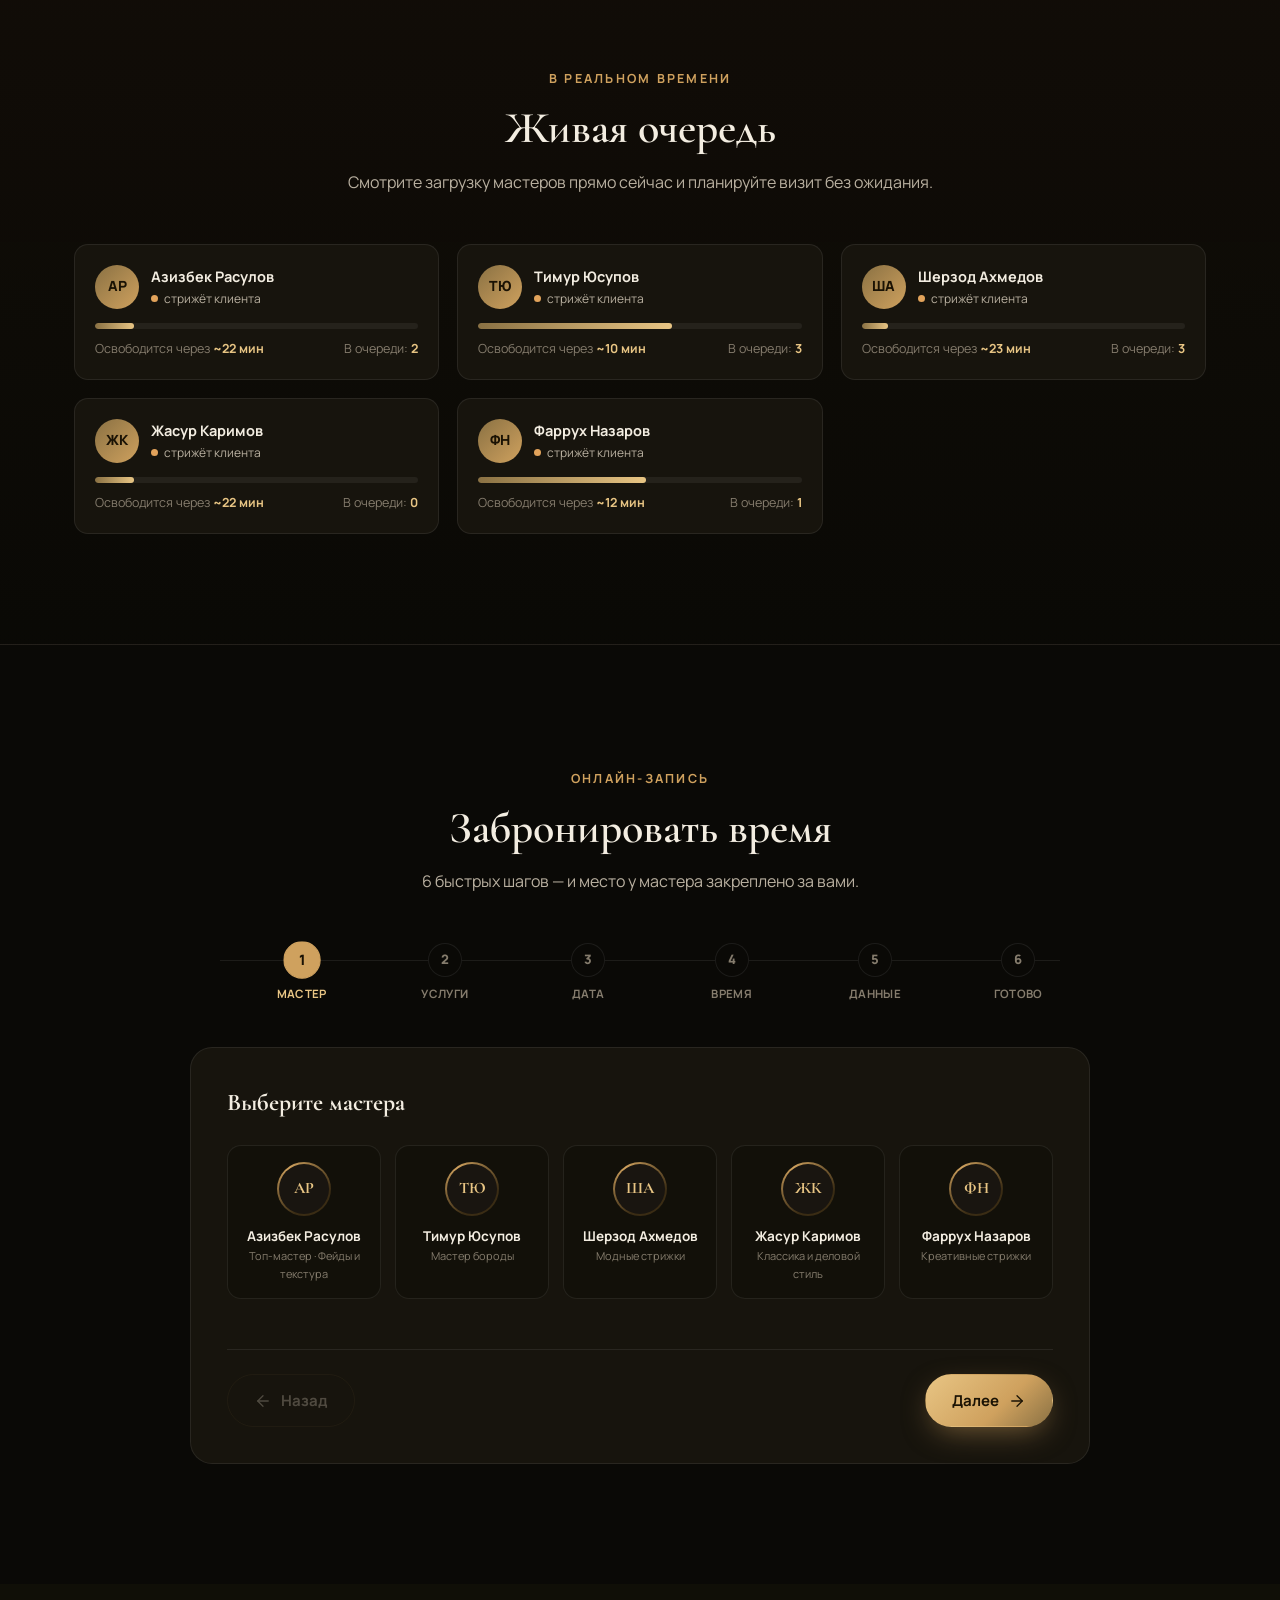
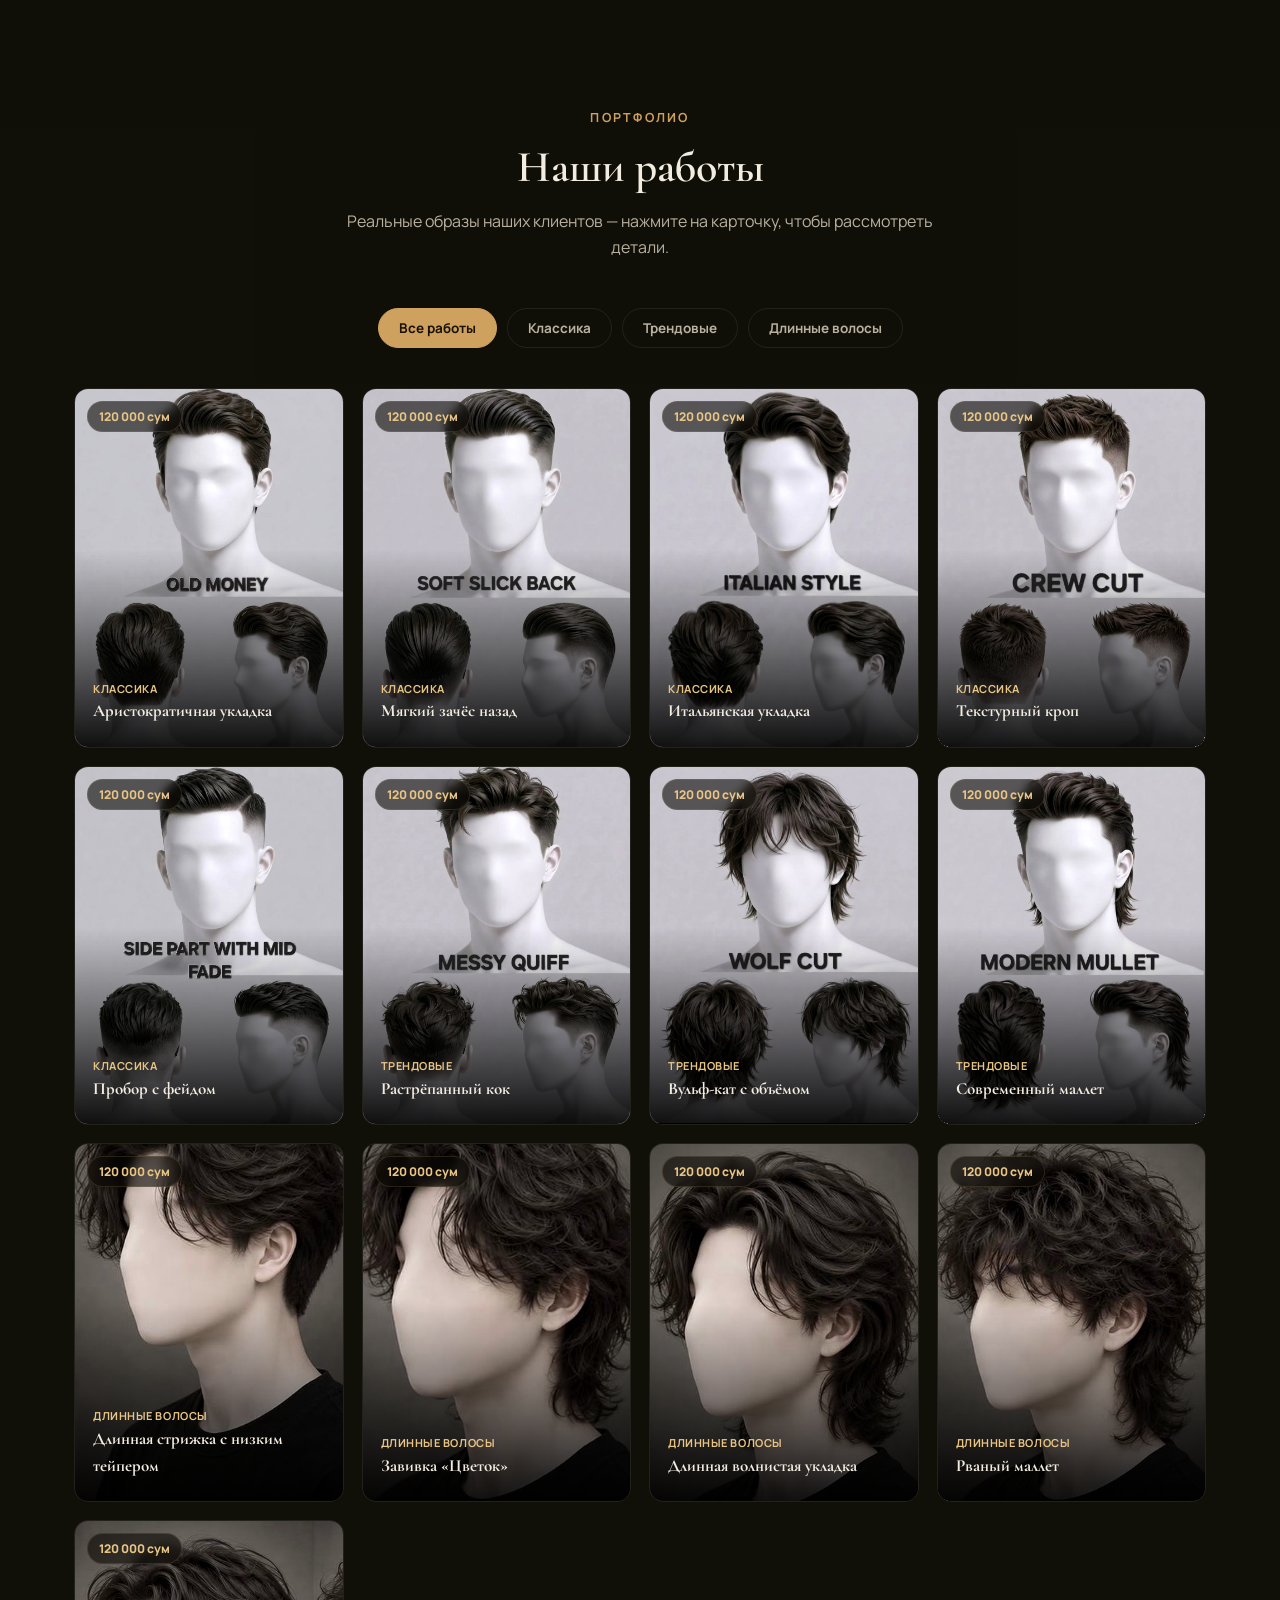
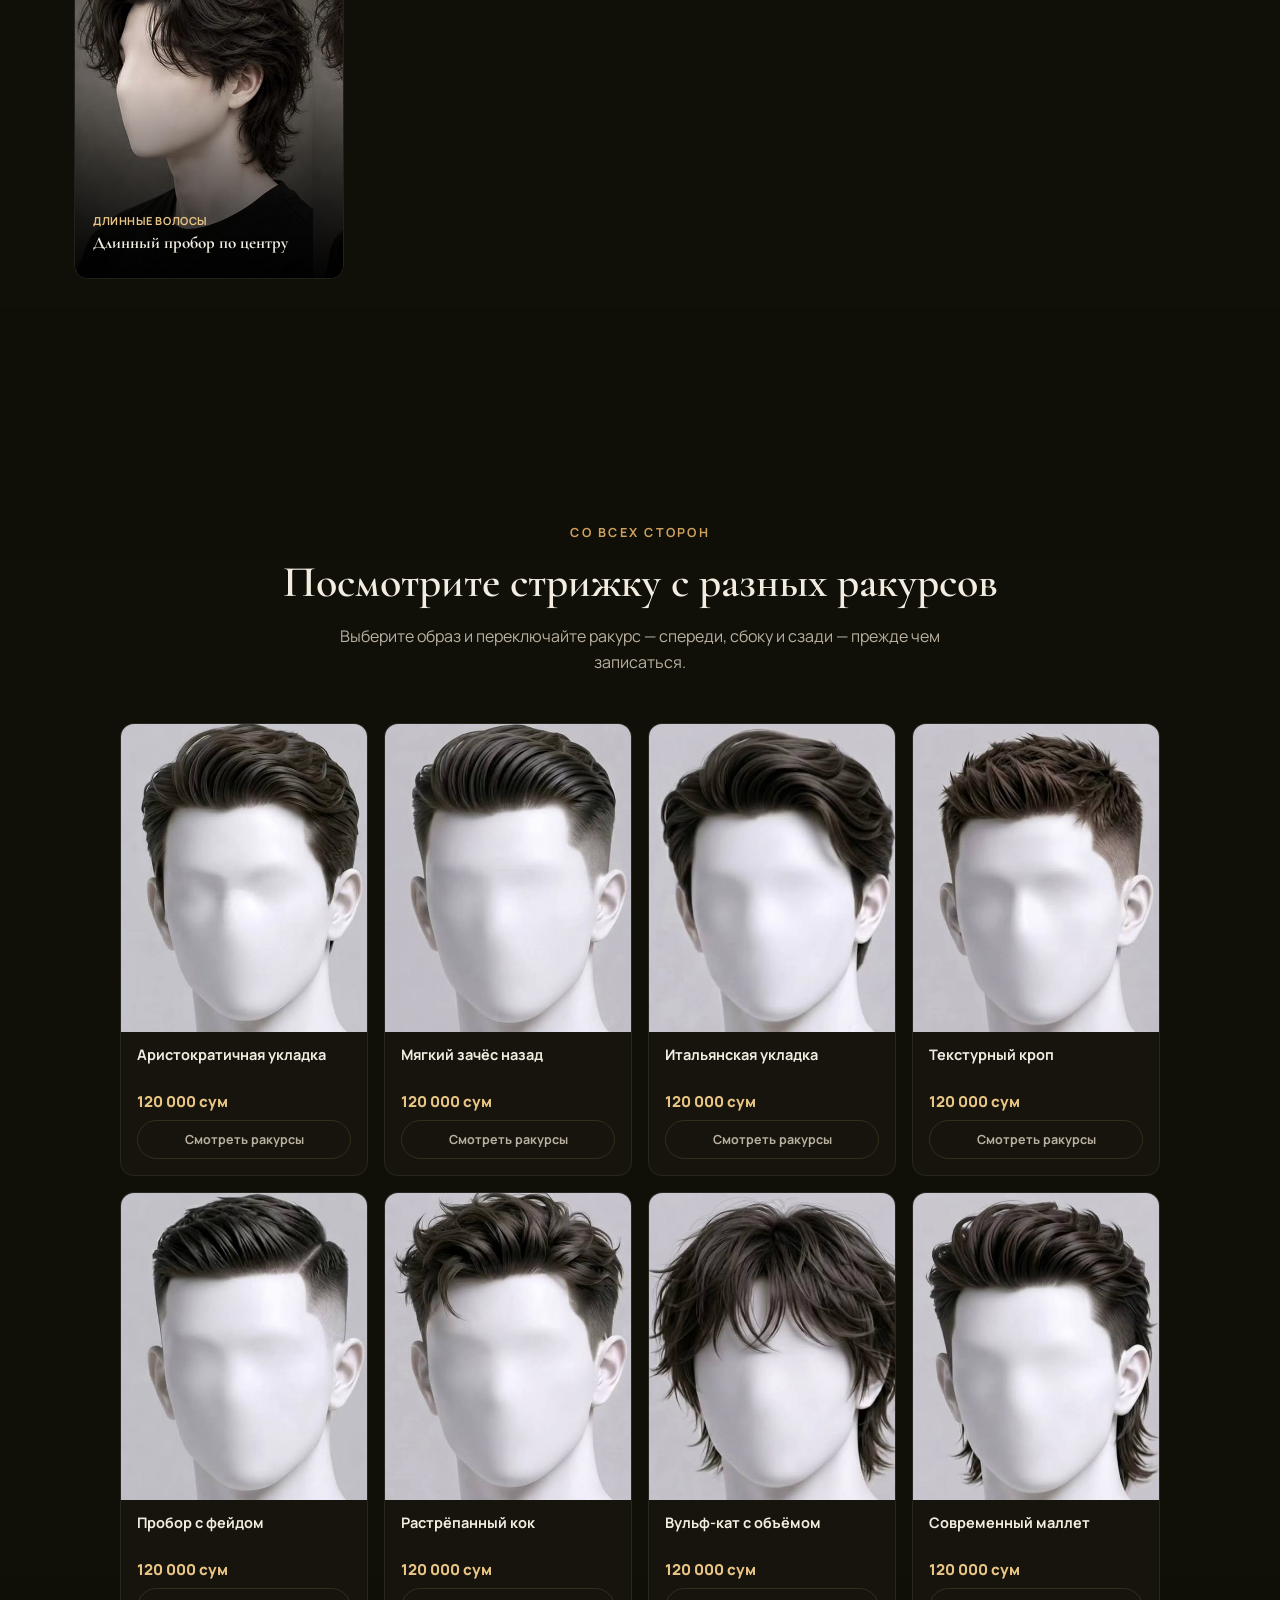
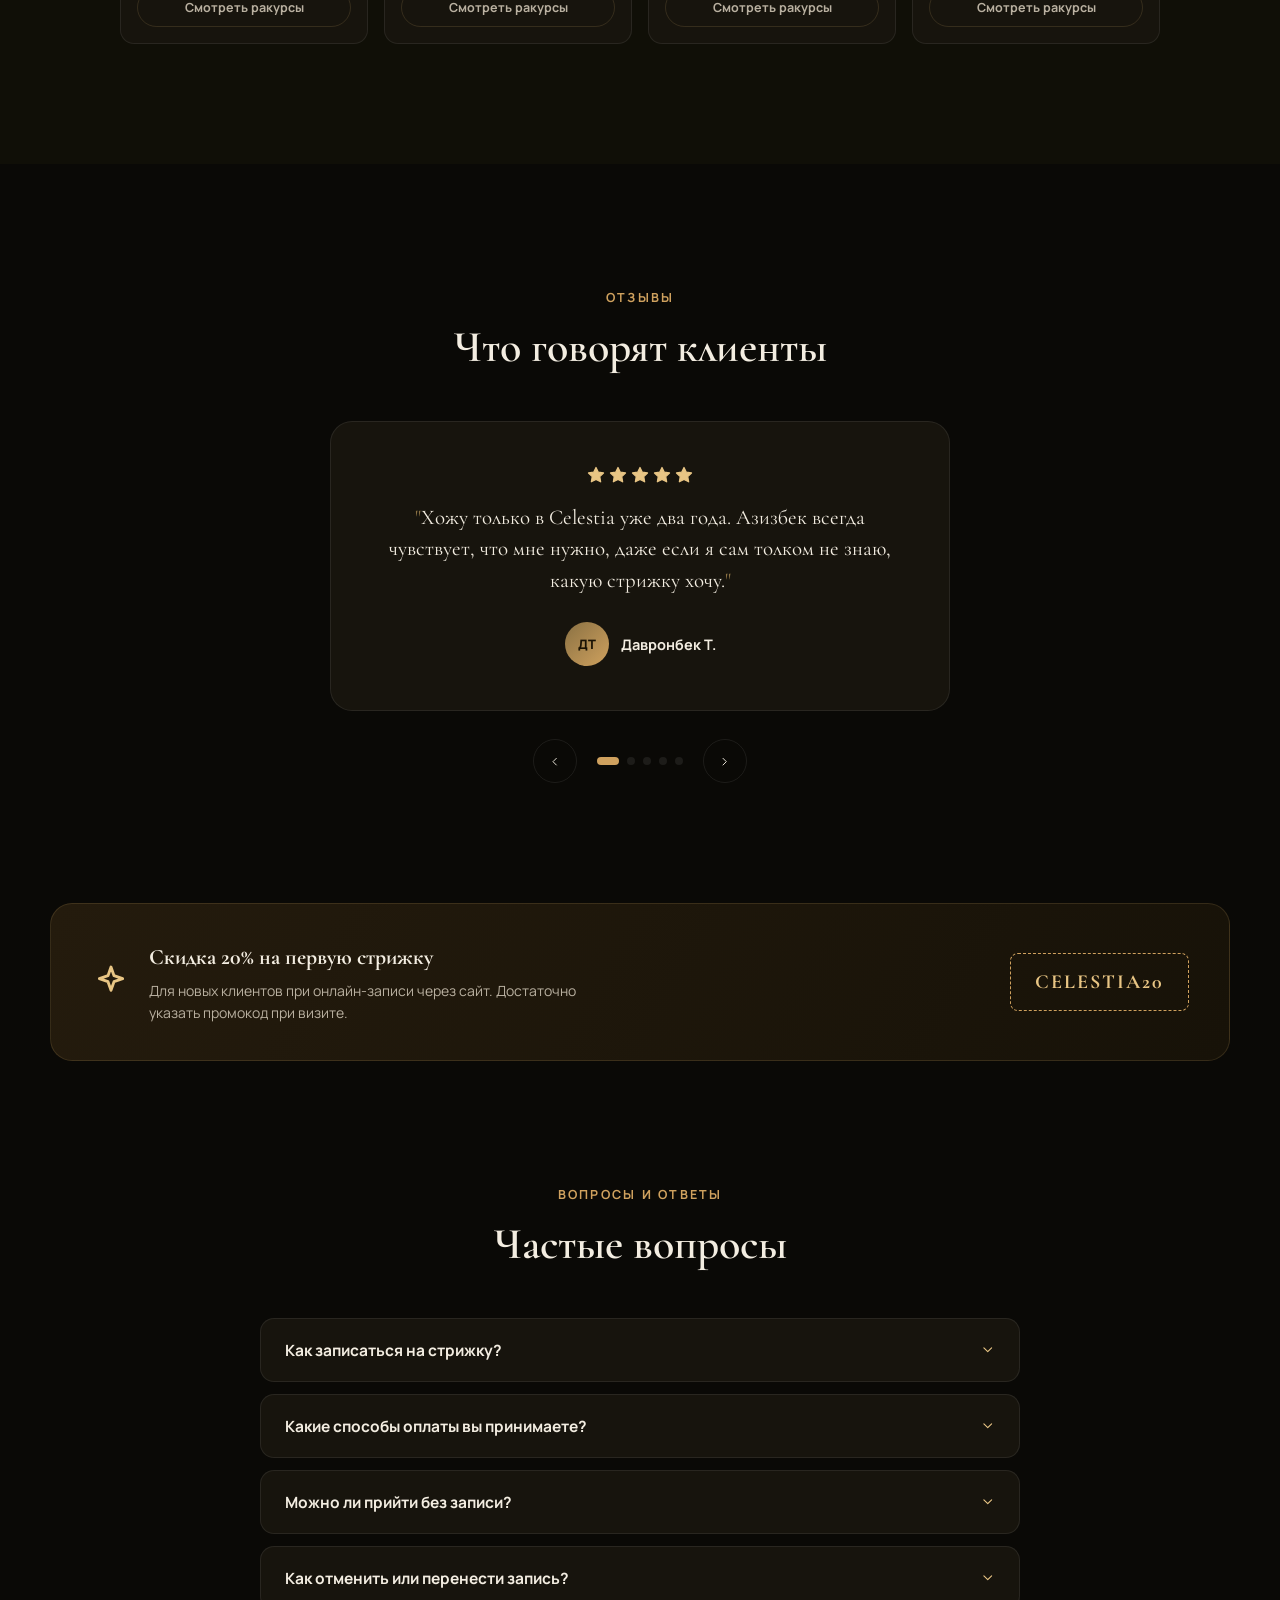
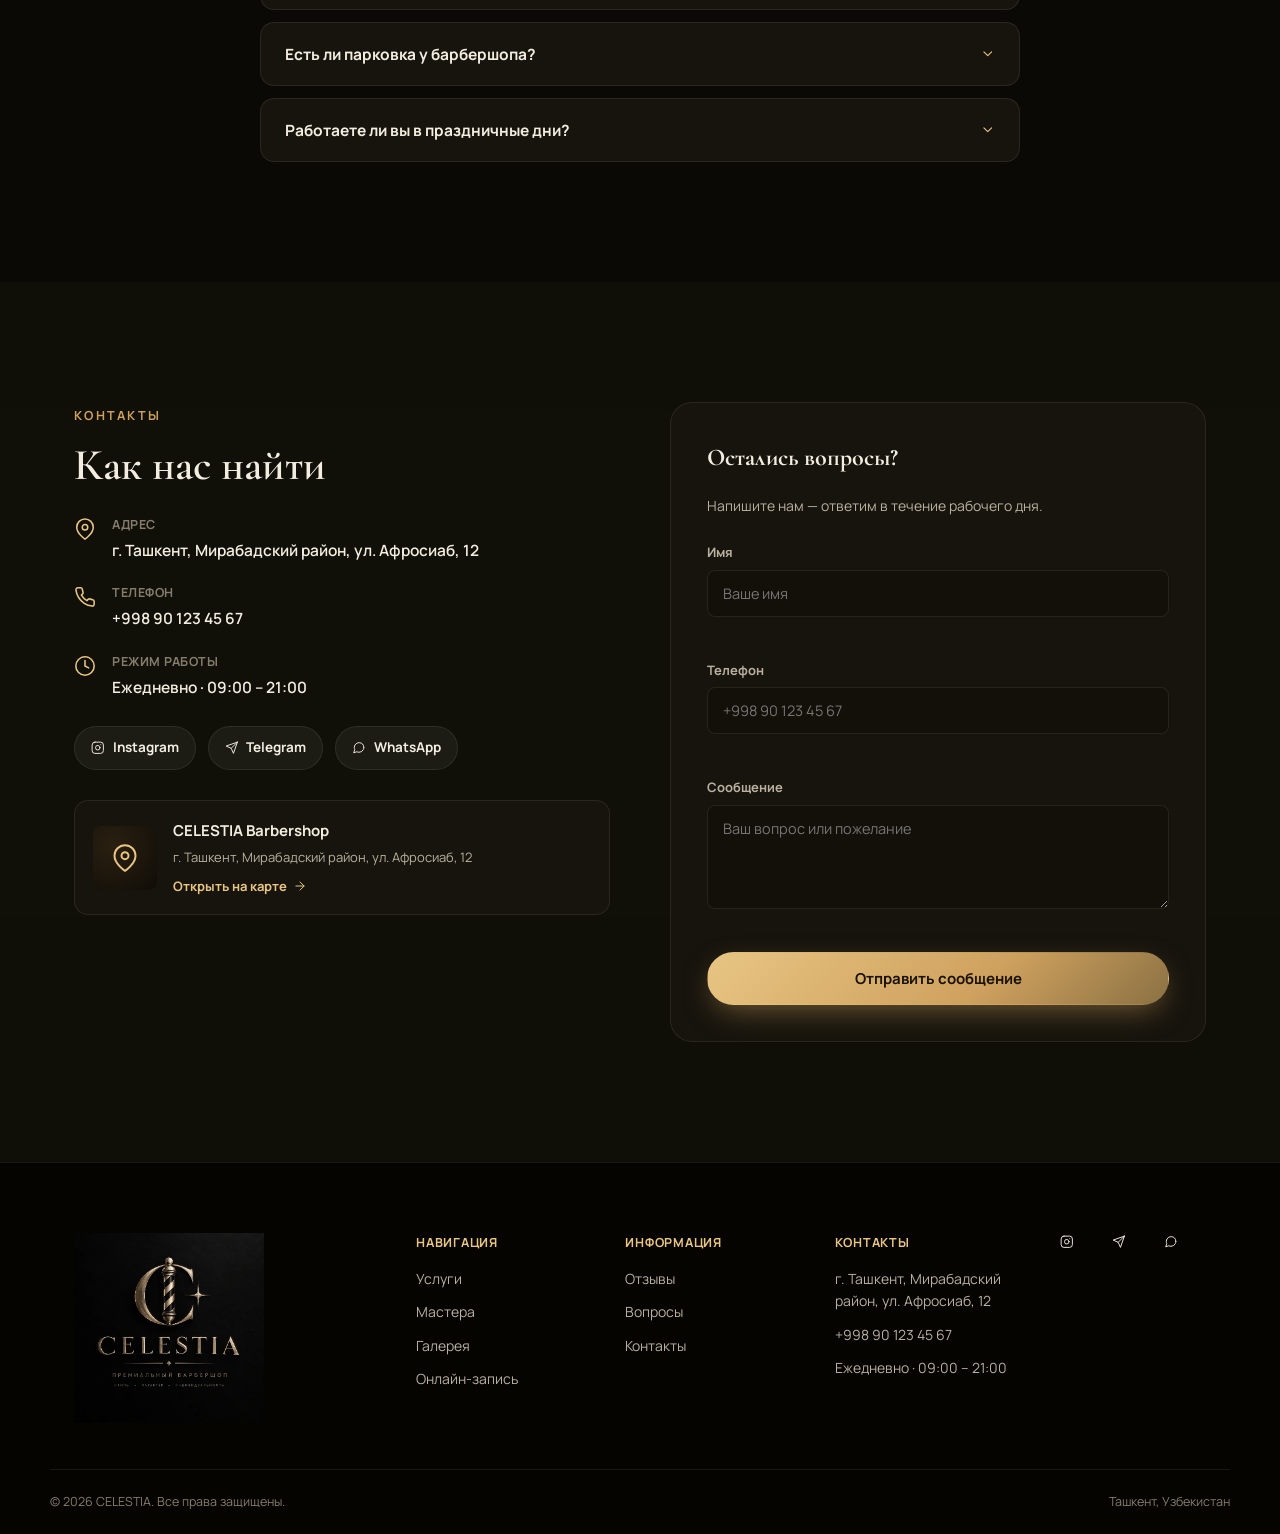
==== commit bb58d035: "Add basic SEO: Open Graph tags, structured data, sitemap, robots.txt - robots.txt + sitemap.xml so G" ====
--- a/index.html
+++ b/index.html
@@ -6,6 +6,51 @@
 <title>CELESTIA — Премиальный барбершоп в Ташкенте</title>
 <meta name="description" content="CELESTIA — премиальный барбершоп в Ташкенте. Стрижки, борода, уход. Онлайн-запись, живая очередь, опытные мастера.">
 <meta name="theme-color" content="#0a0906">
+<link rel="canonical" href="https://celestia-barbershop.vercel.app/">
+
+<!-- Open Graph / соцсети и предпросмотр ссылок -->
+<meta property="og:type" content="website">
+<meta property="og:site_name" content="CELESTIA">
+<meta property="og:title" content="CELESTIA — Премиальный барбершоп в Ташкенте">
+<meta property="og:description" content="Авторские стрижки, королевское бритьё и уход за бородой. Онлайн-запись и живая очередь.">
+<meta property="og:url" content="https://celestia-barbershop.vercel.app/">
+<meta property="og:image" content="https://celestia-barbershop.vercel.app/assets/og-image.jpg">
+<meta property="og:locale" content="ru_RU">
+<meta name="twitter:card" content="summary_large_image">
+<meta name="twitter:title" content="CELESTIA — Премиальный барбершоп в Ташкенте">
+<meta name="twitter:description" content="Авторские стрижки, королевское бритьё и уход за бородой. Онлайн-запись и живая очередь.">
+<meta name="twitter:image" content="https://celestia-barbershop.vercel.app/assets/og-image.jpg">
+
+<!-- Структурированные данные для Google (локальный бизнес) -->
+<script type="application/ld+json">
+{
+  "@context": "https://schema.org",
+  "@type": "HairSalon",
+  "name": "CELESTIA",
+  "image": "https://celestia-barbershop.vercel.app/assets/og-image.jpg",
+  "url": "https://celestia-barbershop.vercel.app/",
+  "telephone": "+998901234567",
+  "priceRange": "$$",
+  "address": {
+    "@type": "PostalAddress",
+    "streetAddress": "ул. Афросиаб, 12",
+    "addressLocality": "Ташкент",
+    "addressRegion": "Мирабадский район",
+    "addressCountry": "UZ"
+  },
+  "openingHoursSpecification": {
+    "@type": "OpeningHoursSpecification",
+    "dayOfWeek": ["Monday","Tuesday","Wednesday","Thursday","Friday","Saturday","Sunday"],
+    "opens": "09:00",
+    "closes": "21:00"
+  },
+  "sameAs": [
+    "https://instagram.com/celestia.uz",
+    "https://t.me/celestia_barbershop"
+  ]
+}
+</script>
+
 <link rel="icon" type="image/png" sizes="256x256" href="assets/favicon-256.png">
 <link rel="icon" type="image/png" sizes="32x32" href="assets/favicon-32.png">
 <link rel="apple-touch-icon" href="assets/apple-touch-icon.png">
